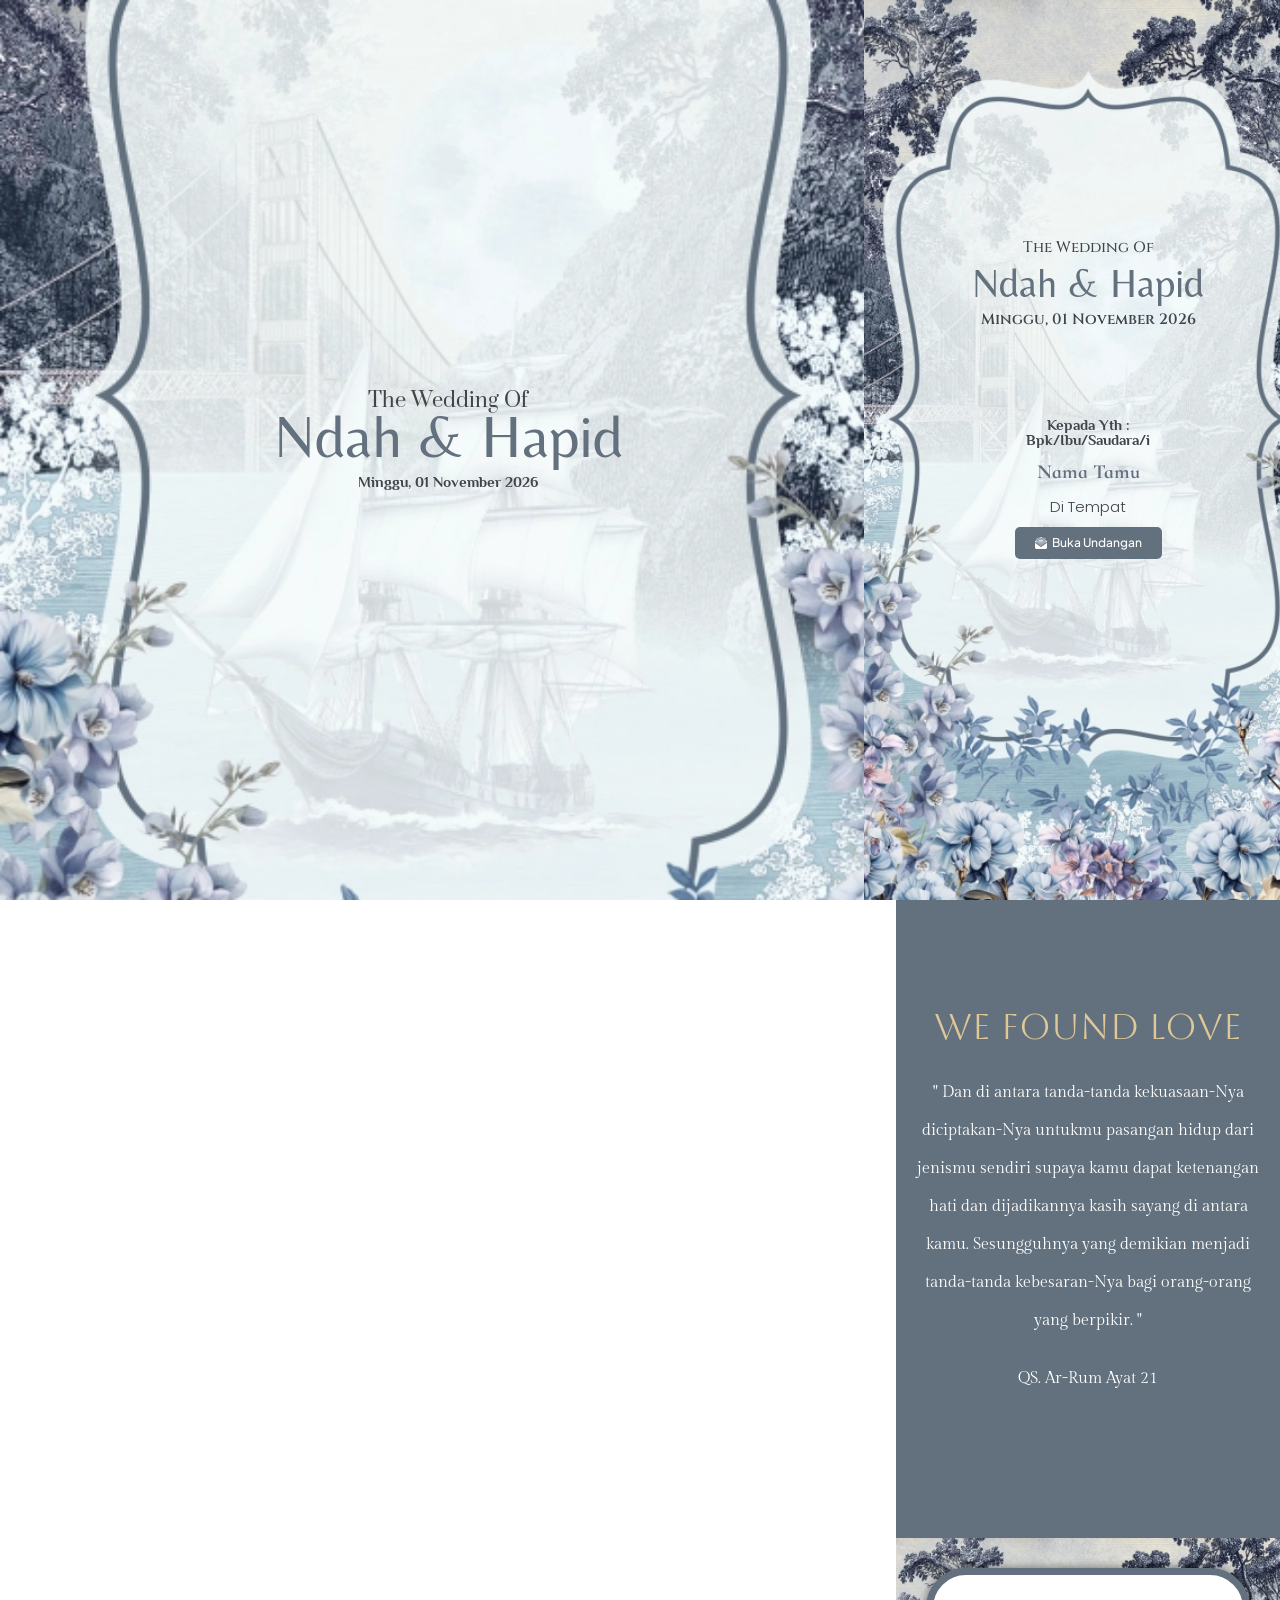
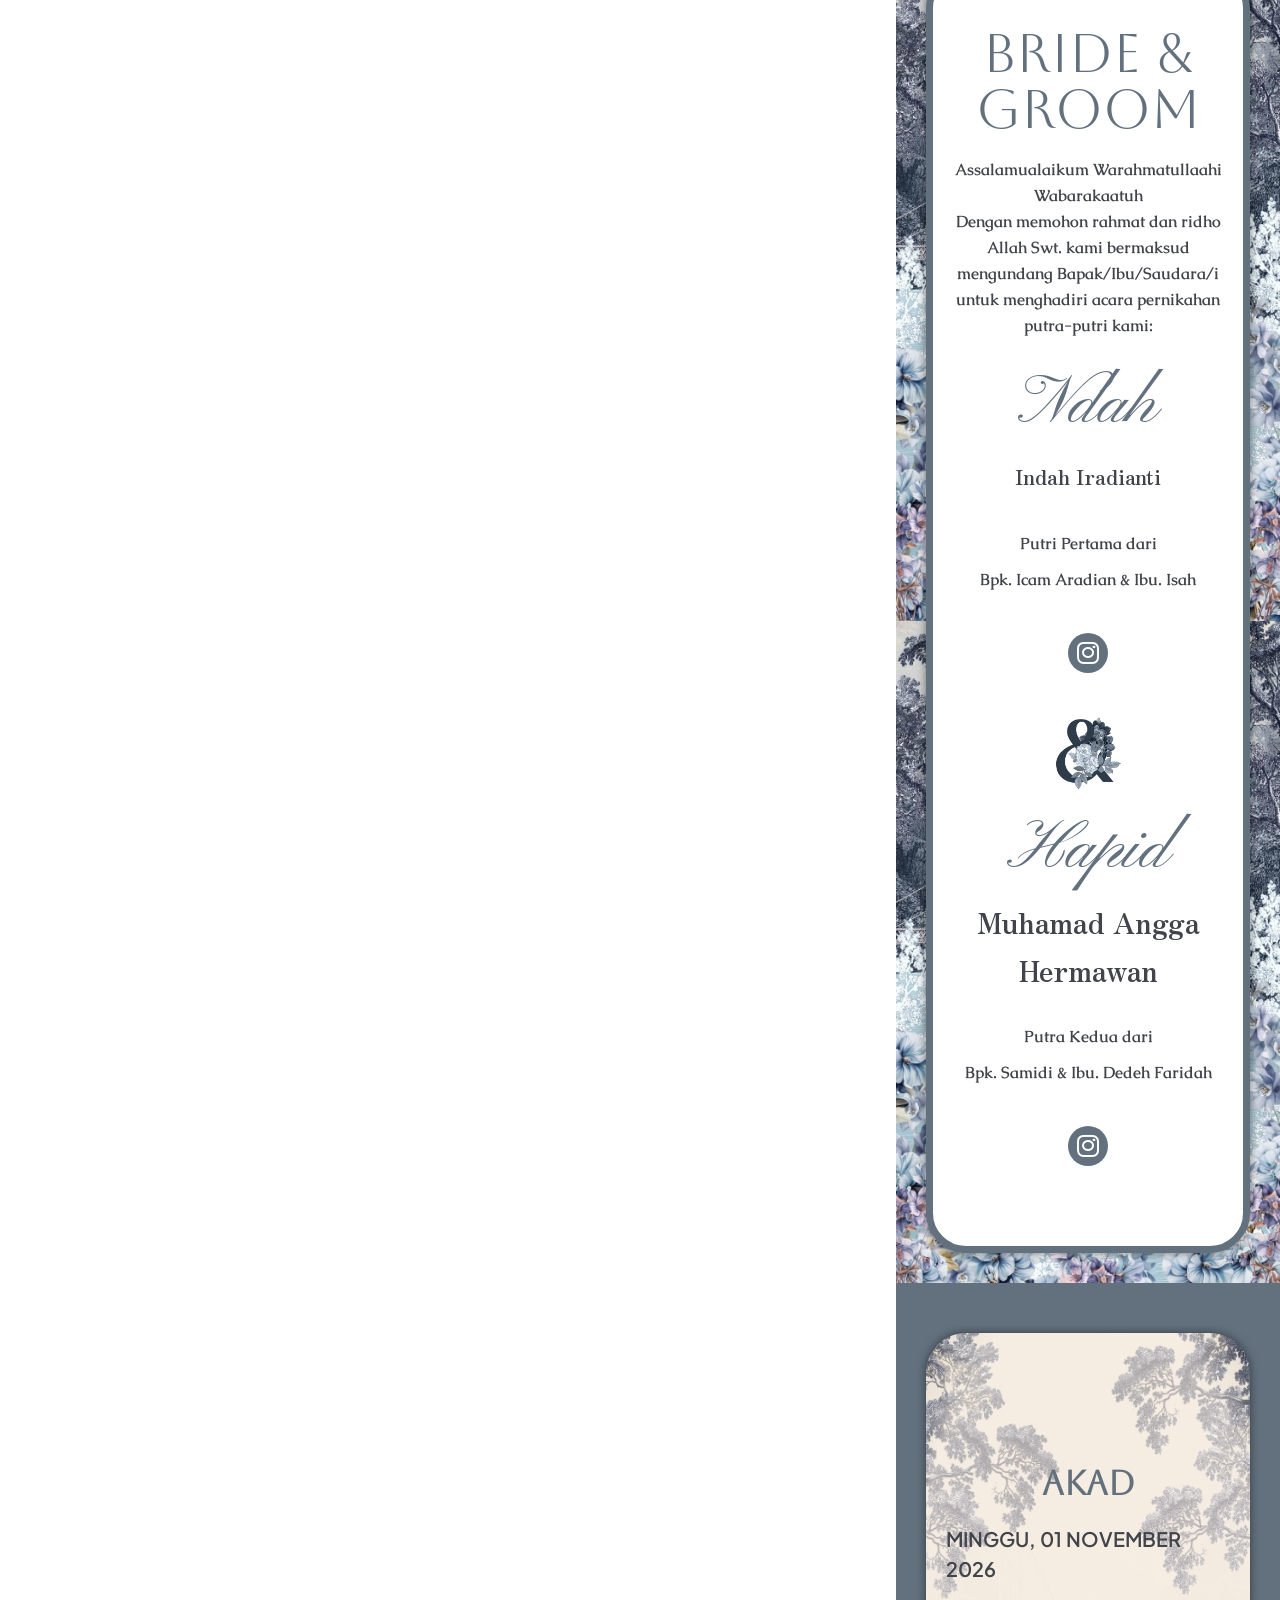
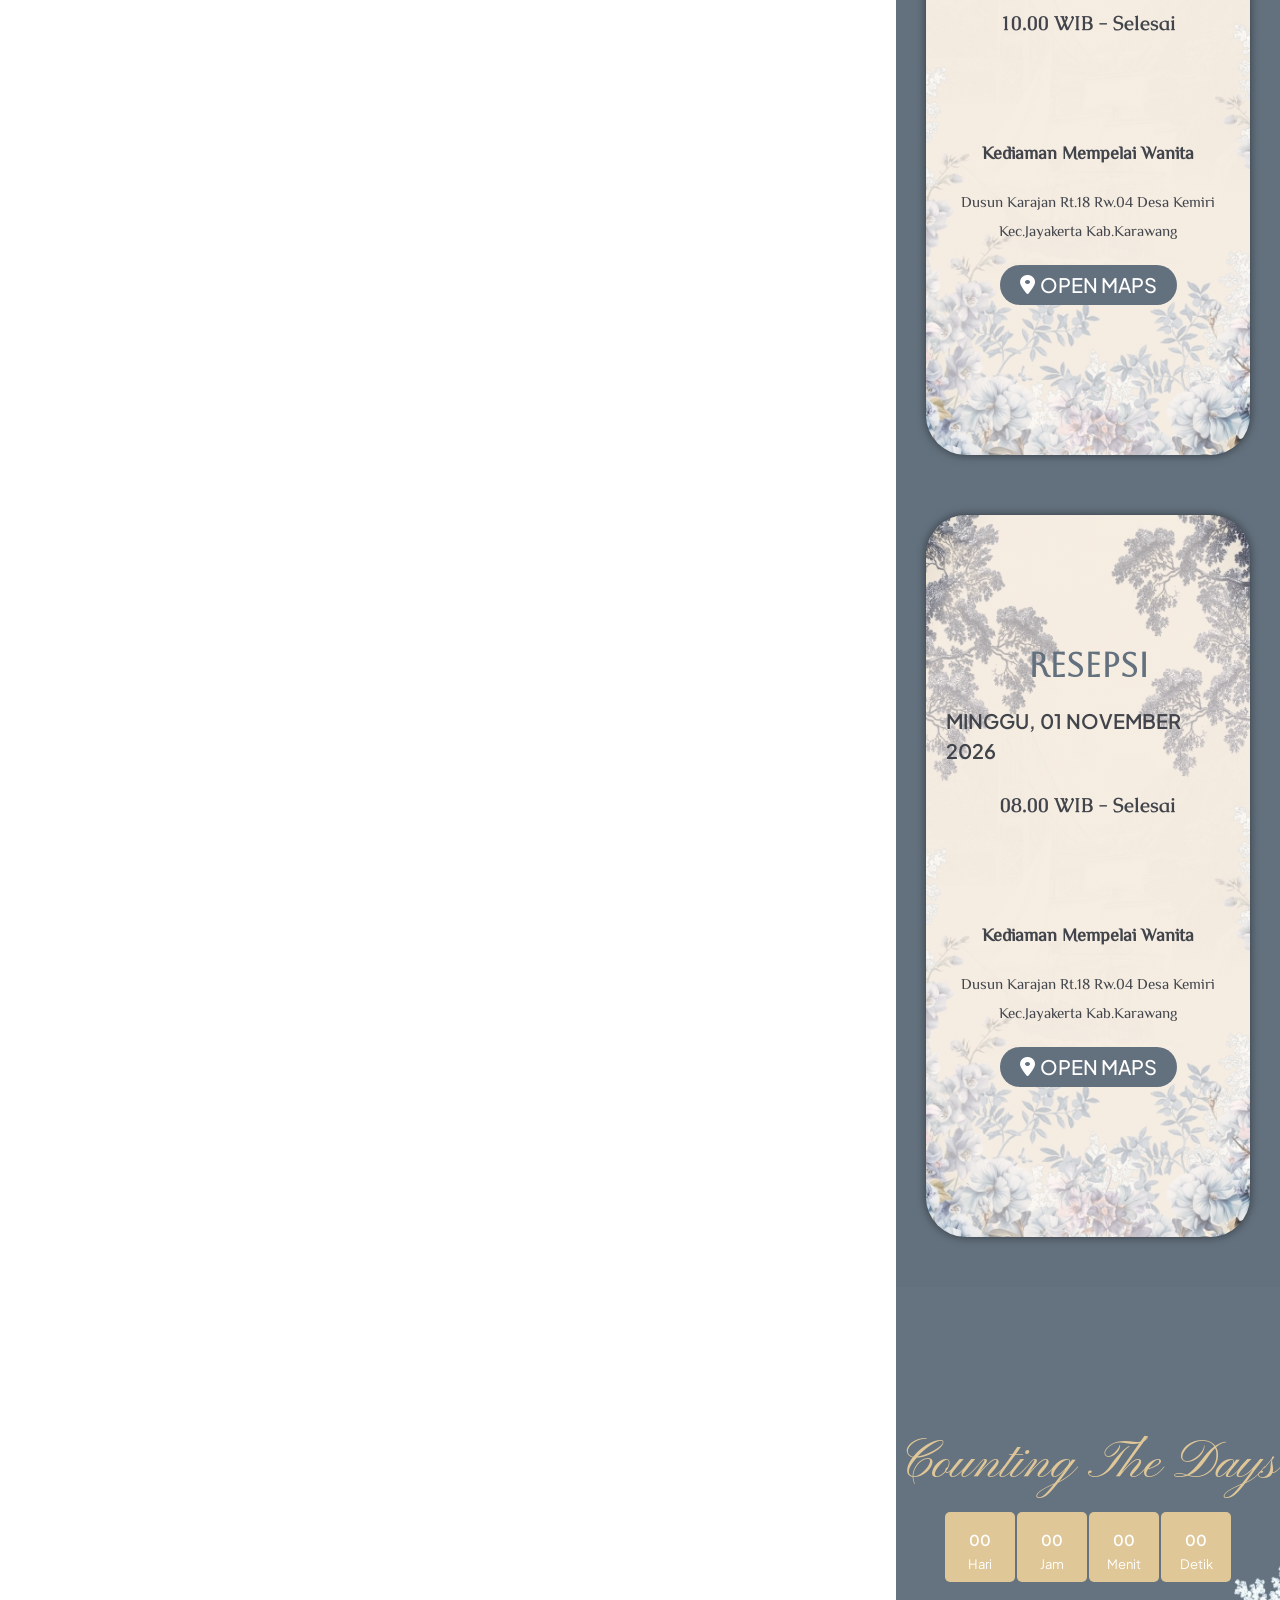
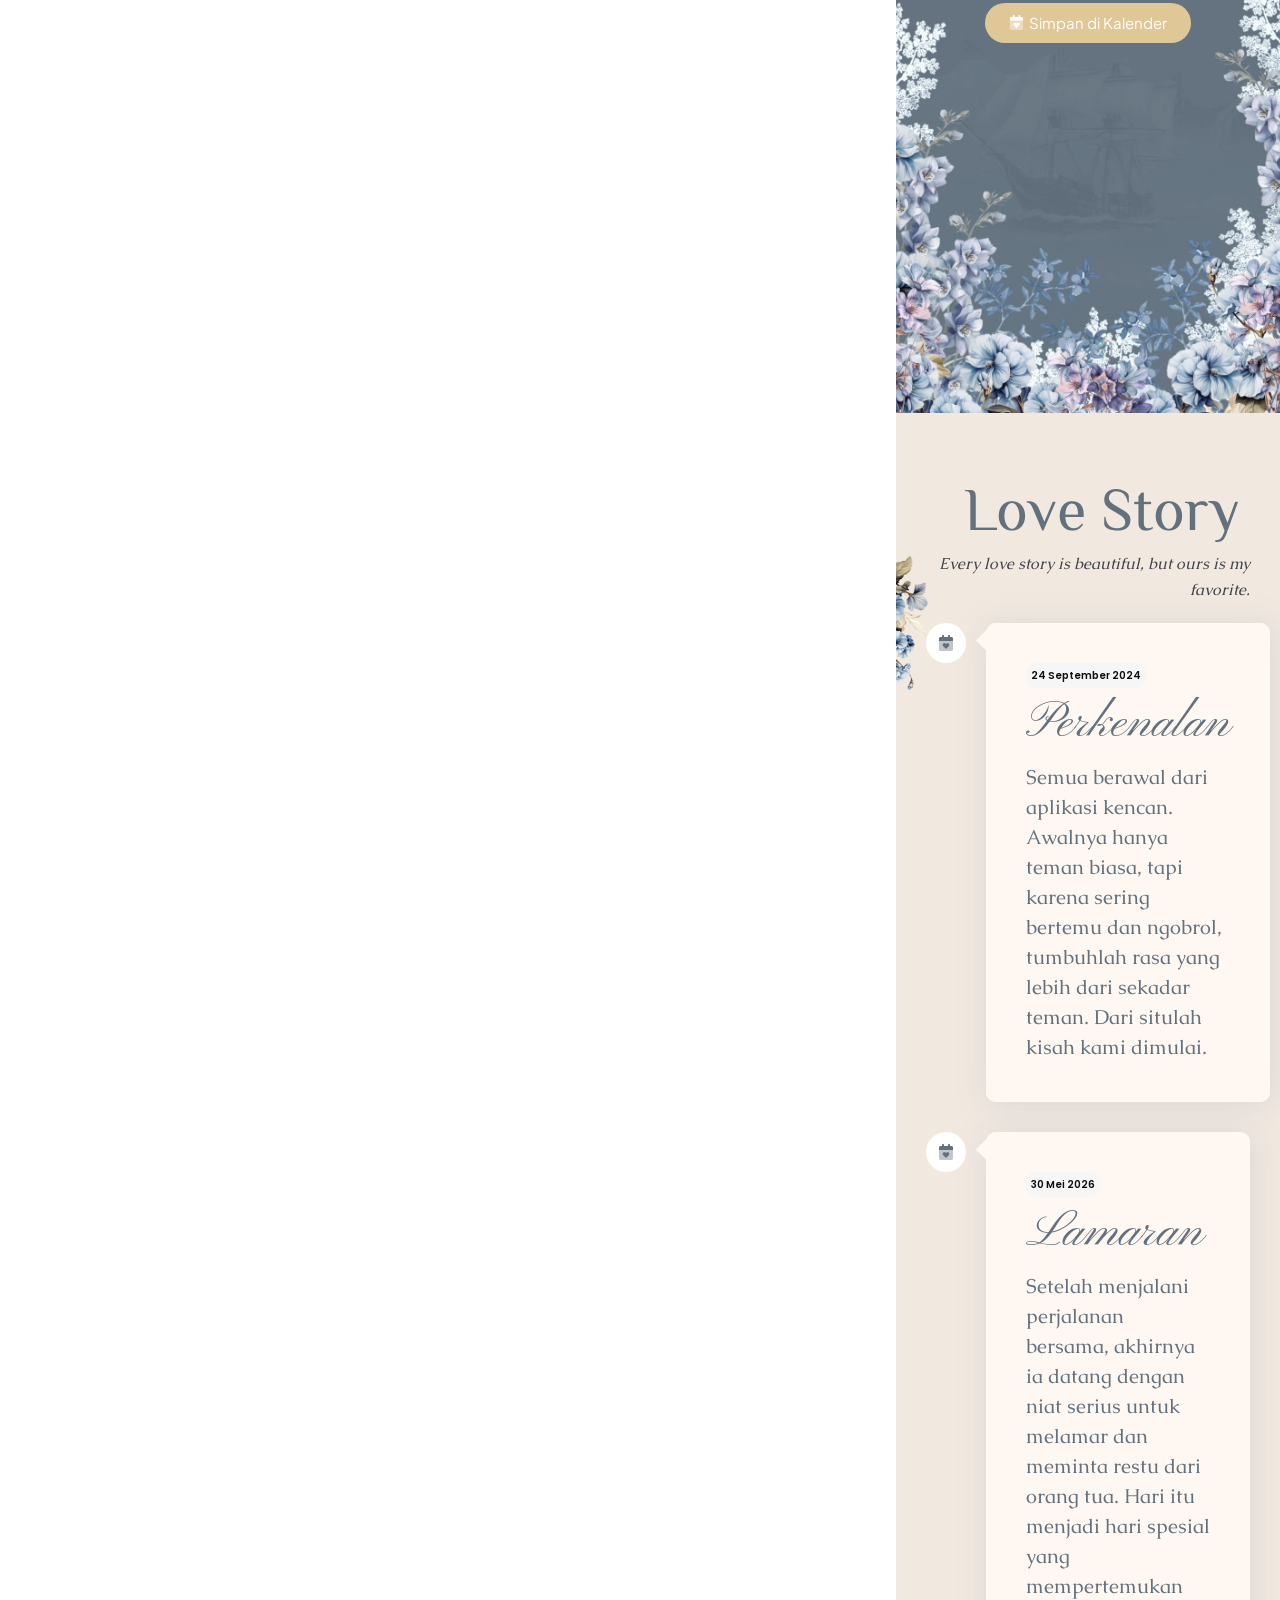
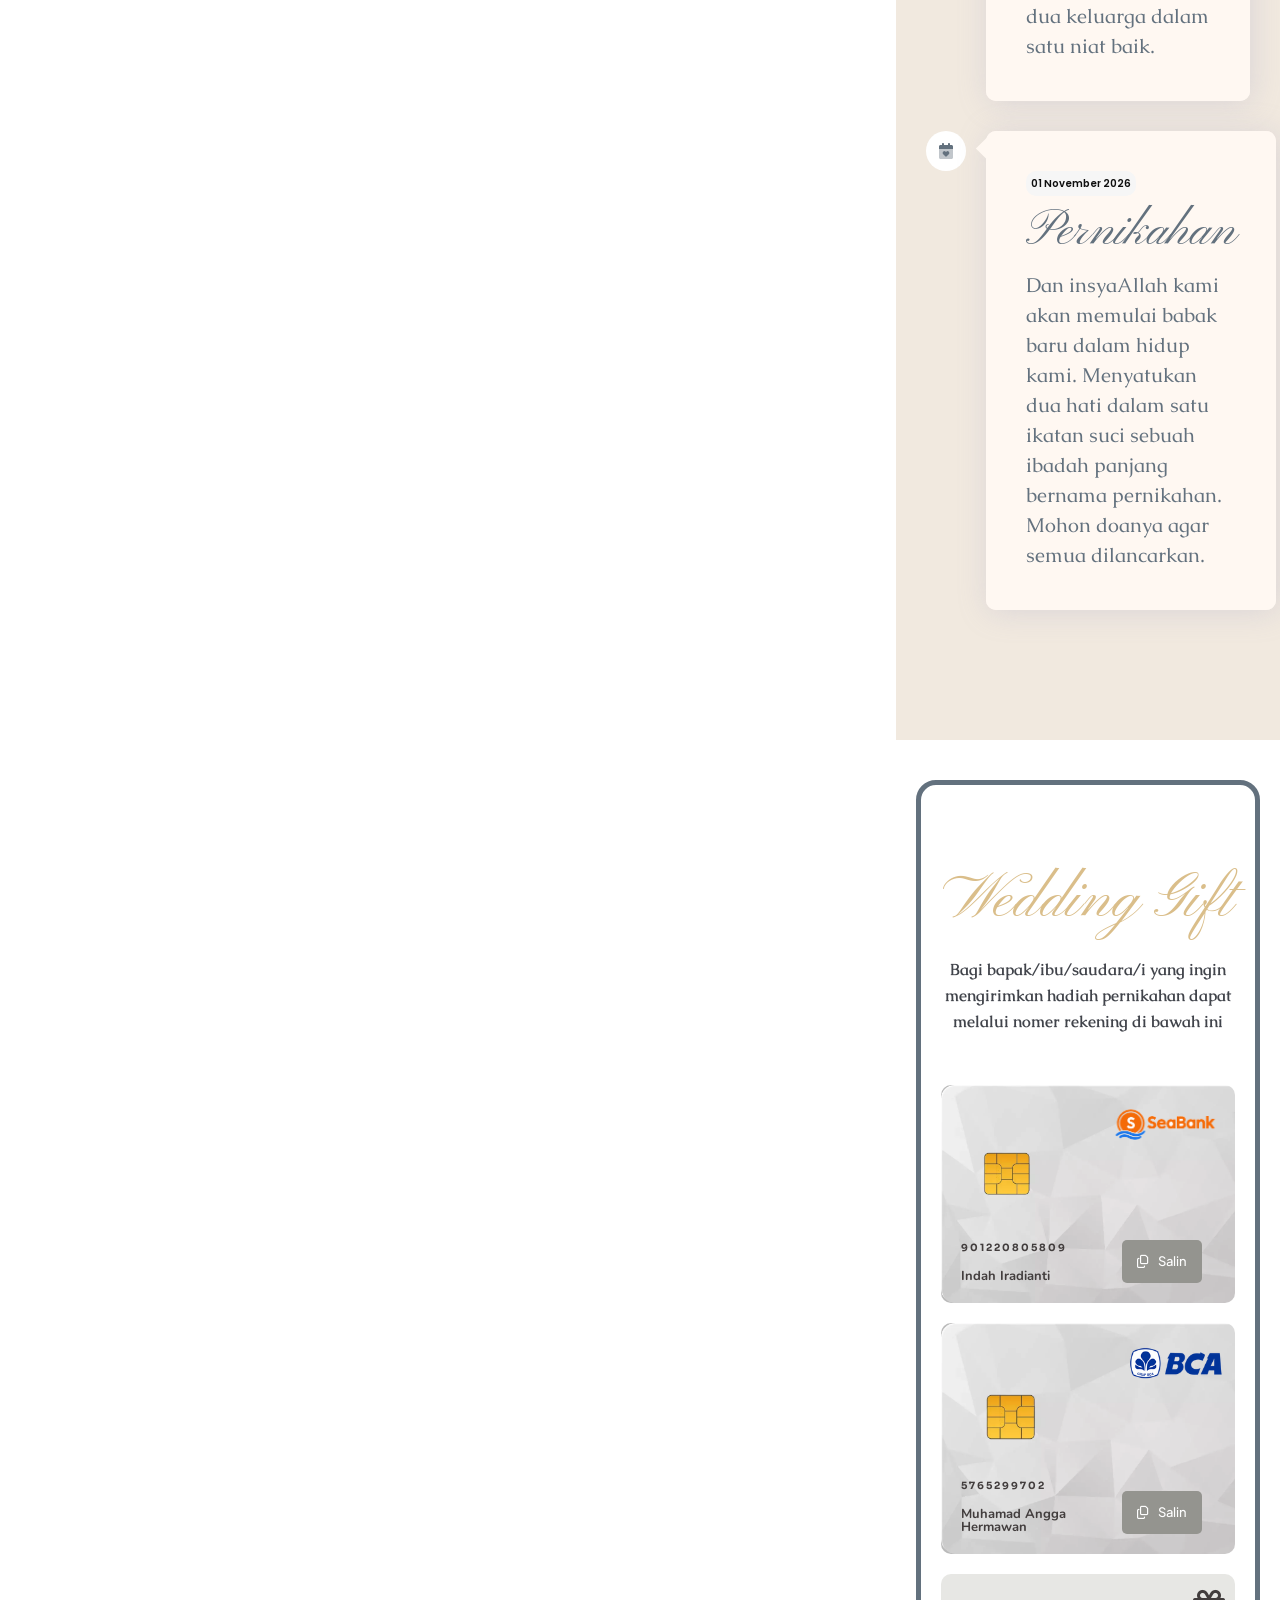
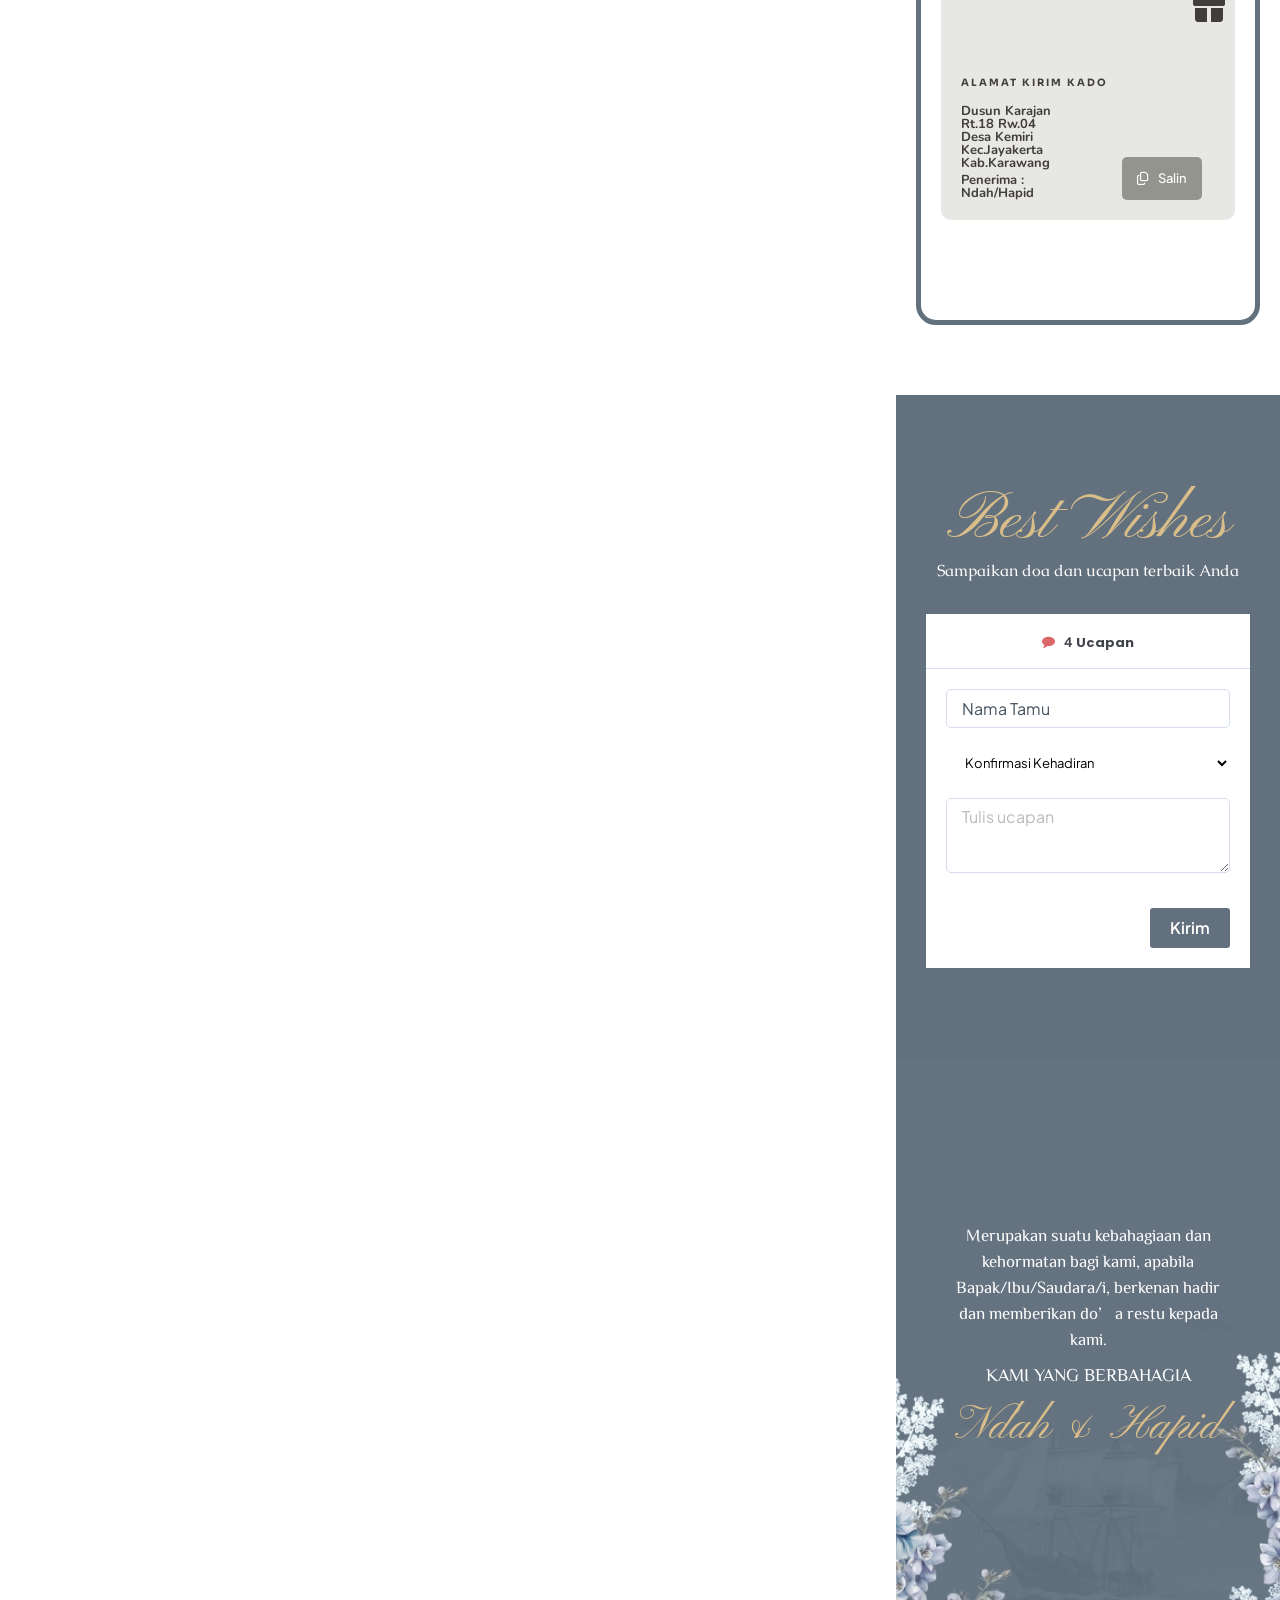
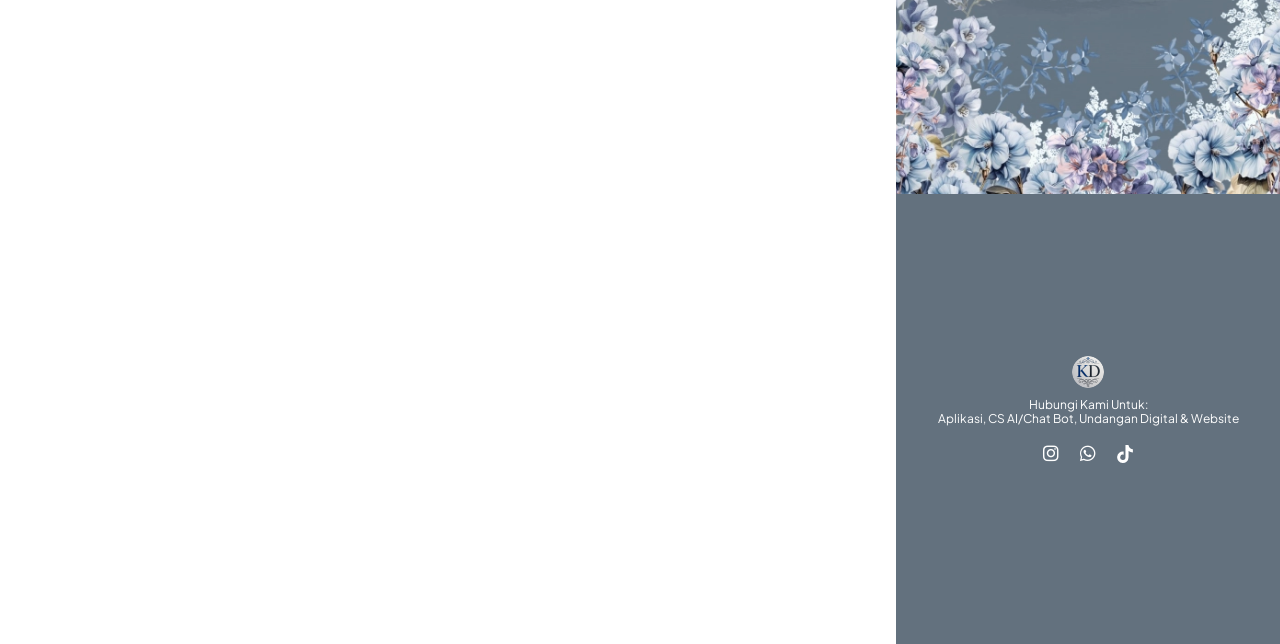
==== index.html @ e0c2f7cf "Undangan Ndah & Hapid - publish ke GitHub Pages" ====
﻿<!DOCTYPE html>
<html lang="id" prefix="og: https://ogp.me/ns#">

<head>
  <meta charset="UTF-8">
  <link rel="icon" type="image/x-icon" href="KirimDigi.ico">
  <link rel="shortcut icon" type="image/x-icon" href="KirimDigi.ico">

  <!-- Optimasi Mesin Pencari oleh Rank Math - https://rankmath.com/ -->
  <title>Ndah 💕 Hapid</title>
  <meta name="description"
    content="Kepada Yth Bapak/Ibu/Saudara/i, hadiri acara pernikahan Ndah &amp; Hapid pada hari Minggu, 01 November 2026">
  <meta name="robots" content="nofollow, noindex">
  <meta property="og:locale" content="id_ID">
  <meta property="og:type" content="article">
  <meta property="og:title" content="The Wedding Of Ndah 💕 Hapid">
  <meta property="og:description"
    content="Kepada Yth Bapak/Ibu/Saudara/i, hadiri acara pernikahan Ndah &amp; Hapid pada hari Minggu, 01 November 2026">
  <meta property="og:url" content="https://kirimdigi.github.io/Ndah-Hapid/">
  <meta property="og:site_name" content="Digital Wedding Invitation">
  <meta property="article:section" content="Undangan Pernikahan">
  <meta property="og:updated_time" content="2025-06-10T13:04:22+07:00">
  <meta property="og:image" content="https://kirimdigi.github.io/Ndah-Hapid/1.jpg">
  <meta property="og:image:secure_url" content="https://kirimdigi.github.io/Ndah-Hapid/1.jpg">
  <meta property="og:image:width" content="1280">
  <meta property="og:image:height" content="720">
  <meta property="og:image:alt" content="Ndah &#038; Hapid">
  <meta property="og:image:type" content="image/jpeg">
  <meta property="article:published_time" content="2024-10-13T19:30:29+07:00">
  <meta property="article:modified_time" content="2025-06-10T13:04:22+07:00">
  <meta name="twitter:card" content="summary_large_image">
  <meta name="twitter:title" content="The Wedding Of Ndah &amp; Hapid">
  <meta name="twitter:description"
    content="Kepada Yth Bapak/Ibu/Saudara/i, hadiri acara pernikahan Ndah &amp; Hapid pada hari Minggu, 01 November 2026">
  <meta name="twitter:image" content="https://kirimdigi.github.io/Ndah-Hapid/1.jpg">
  <meta name="twitter:label1" content="Ditulis oleh">
  <meta name="twitter:data1" content="kekondangan">
  <meta name="twitter:label2" content="Waktunya membaca">
  <meta name="twitter:data2" content="Kurang dari semenit">
  <script type="application/ld+json"
    class="rank-math-schema">{"@context":"https://schema.org","@graph":[{"@type":["Person","Organization"],"@id":"https://invitimo.my.id/#person","name":"Digital Wedding Invitation"},{"@type":"WebSite","@id":"https://invitimo.my.id/#website","url":"https://invitimo.my.id","name":"Digital Wedding Invitation","publisher":{"@id":"https://invitimo.my.id/#person"},"inLanguage":"id"},{"@type":"ImageObject","@id":"https://kirimdigi.github.io/Ndah-Hapid/1.jpg","url":"https://kirimdigi.github.io/Ndah-Hapid/1.jpg","width":"720","height":"1080","inLanguage":"id"},{"@type":"WebPage","@id":"https://invitimo.my.id/minimotion-03/#webpage","url":"https://invitimo.my.id/minimotion-03/","name":"The Wedding Of Ndah &amp; Hapid","datePublished":"2024-10-13T19:30:29+07:00","dateModified":"2025-06-10T13:04:22+07:00","isPartOf":{"@id":"https://invitimo.my.id/#website"},"primaryImageOfPage":{"@id":"https://kirimdigi.github.io/Ndah-Hapid/1.jpg"},"inLanguage":"id"},{"@type":"Person","@id":"https://invitimo.my.id/author/kekondangan/","name":"kekondangan","url":"https://invitimo.my.id/author/kekondangan/","image":{"@type":"ImageObject","@id":"https://secure.gravatar.com/avatar/060e39ec4af00465f8073937f959c683679de852fa3f70bc7729038ad7bef04e?s=96&amp;d=mm&amp;r=g","url":"https://secure.gravatar.com/avatar/060e39ec4af00465f8073937f959c683679de852fa3f70bc7729038ad7bef04e?s=96&amp;d=mm&amp;r=g","caption":"kekondangan","inLanguage":"id"},"sameAs":["http://hi.kekondangan.id"]},{"@type":"BlogPosting","headline":"The Wedding Of Ndah &amp; Hapid","datePublished":"2024-10-13T19:30:29+07:00","dateModified":"2025-06-10T13:04:22+07:00","articleSection":"Undangan Pernikahan","author":{"@id":"https://invitimo.my.id/author/kekondangan/","name":"kekondangan"},"publisher":{"@id":"https://invitimo.my.id/#person"},"description":"Kepada Yth Bapak/Ibu/Saudara/i, hadiri acara pernikahan Ndah &amp; Hapid pada hari Minggu, 01 November 2026","name":"The Wedding Of Ndah &amp; Hapid","@id":"https://invitimo.my.id/minimotion-03/#richSnippet","isPartOf":{"@id":"https://invitimo.my.id/minimotion-03/#webpage"},"image":{"@id":"https://kirimdigi.github.io/Ndah-Hapid/1.jpg"},"inLanguage":"id","mainEntityOfPage":{"@id":"https://invitimo.my.id/minimotion-03/#webpage"}}]}</script>
  <!-- /Plugin WordPress Rank Math SEO -->

  <link rel='dns-prefetch' href='//hi.kekondangan.id'>
  <link rel='dns-prefetch' href='//fonts.googleapis.com'>
  <link rel='dns-prefetch' href='//unpkg.com'>
  <link rel="alternate" title="oEmbed (JSON)" type="application/json+oembed"
    href="wp-json/oembed/1.0/embed?url=https%3A%2F%2Finvitimo.my.id%2Fminimotion-03%2F">
  <link rel="alternate" title="oEmbed (XML)" type="text/xml+oembed"
    href="wp-json/oembed/1.0/embed-1?url=https%3A%2F%2Finvitimo.my.id%2Fminimotion-03%2F&#038;format=xml">
  <style id="wp-img-auto-sizes-contain-inline-css">
    img:is([sizes=auto i], [sizes^="auto," i]) {
      contain-intrinsic-size: 3000px 1500px
    }

    /*# sourceURL=wp-img-auto-sizes-contain-inline-css */
  </style>
  <style id="wp-emoji-styles-inline-css">
    img.wp-smiley,
    img.emoji {
      display: inline !important;
      border: none !important;
      box-shadow: none !important;
      height: 1em !important;
      width: 1em !important;
      margin: 0 0.07em !important;
      vertical-align: -0.1em !important;
      background: none !important;
      padding: 0 !important;
    }

    /*# sourceURL=wp-emoji-styles-inline-css */
  </style>
  <style id="wp-block-library-inline-css">
    :root {
      --wp-block-synced-color: #7a00df;
      --wp-block-synced-color--rgb: 122, 0, 223;
      --wp-bound-block-color: var(--wp-block-synced-color);
      --wp-editor-canvas-background: #ddd;
      --wp-admin-theme-color: #007cba;
      --wp-admin-theme-color--rgb: 0, 124, 186;
      --wp-admin-theme-color-darker-10: #006ba1;
      --wp-admin-theme-color-darker-10--rgb: 0, 107, 160.5;
      --wp-admin-theme-color-darker-20: #005a87;
      --wp-admin-theme-color-darker-20--rgb: 0, 90, 135;
      --wp-admin-border-width-focus: 2px
    }

    @media (min-resolution:192dpi) {
      :root {
        --wp-admin-border-width-focus: 1.5px
      }
    }

    .wp-element-button {
      cursor: pointer
    }

    :root .has-very-light-gray-background-color {
      background-color: #eee
    }

    :root .has-very-dark-gray-background-color {
      background-color: #313131
    }

    :root .has-very-light-gray-color {
      color: #eee
    }

    :root .has-very-dark-gray-color {
      color: #313131
    }

    :root .has-vivid-green-cyan-to-vivid-cyan-blue-gradient-background {
      background: linear-gradient(135deg, #00d084, #0693e3)
    }

    :root .has-purple-crush-gradient-background {
      background: linear-gradient(135deg, #34e2e4, #4721fb 50%, #ab1dfe)
    }

    :root .has-hazy-dawn-gradient-background {
      background: linear-gradient(135deg, #faaca8, #dad0ec)
    }

    :root .has-subdued-olive-gradient-background {
      background: linear-gradient(135deg, #fafae1, #67a671)
    }

    :root .has-atomic-cream-gradient-background {
      background: linear-gradient(135deg, #fdd79a, #004a59)
    }

    :root .has-nightshade-gradient-background {
      background: linear-gradient(135deg, #330968, #31cdcf)
    }

    :root .has-midnight-gradient-background {
      background: linear-gradient(135deg, #020381, #2874fc)
    }

    :root {
      --wp--preset--font-size--normal: 16px;
      --wp--preset--font-size--huge: 42px
    }

    .has-regular-font-size {
      font-size: 1em
    }

    .has-larger-font-size {
      font-size: 2.625em
    }

    .has-normal-font-size {
      font-size: var(--wp--preset--font-size--normal)
    }

    .has-huge-font-size {
      font-size: var(--wp--preset--font-size--huge)
    }

    :root .has-text-align-center {
      text-align: center
    }

    :root .has-text-align-left {
      text-align: left
    }

    :root .has-text-align-right {
      text-align: right
    }

    .has-fit-text {
      white-space: nowrap !important
    }

    #end-resizable-editor-section {
      display: none
    }

    .aligncenter {
      clear: both
    }

    .items-justified-left {
      justify-content: flex-start
    }

    .items-justified-center {
      justify-content: center
    }

    .items-justified-right {
      justify-content: flex-end
    }

    .items-justified-space-between {
      justify-content: space-between
    }

    .screen-reader-text {
      word-wrap: normal !important;
      border: 0;
      clip-path: inset(50%);
      height: 1px;
      margin: -1px;
      overflow: hidden;
      padding: 0;
      position: absolute;
      width: 1px;
      word-break: normal !important
    }

    .screen-reader-text:focus {
      background-color: #ddd;
      clip-path: none;
      color: #444;
      display: block;
      font-size: 1em;
      height: auto;
      left: 5px;
      line-height: normal;
      padding: 15px 23px 14px;
      text-decoration: none;
      top: 5px;
      width: auto;
      z-index: 100000
    }

    html :where(.has-border-color) {
      border-style: solid
    }

    html :where([style^=border-color], [style*=";border-color"], [style*="; border-color"]) {
      border-style: solid
    }

    html :where([style^=border-top-color], [style*=";border-top-color"], [style*="; border-top-color"]) {
      border-top-style: solid
    }

    html :where([style^=border-right-color], [style*=";border-right-color"], [style*="; border-right-color"]) {
      border-right-style: solid
    }

    html :where([style^=border-bottom-color], [style*=";border-bottom-color"], [style*="; border-bottom-color"]) {
      border-bottom-style: solid
    }

    html :where([style^=border-left-color], [style*=";border-left-color"], [style*="; border-left-color"]) {
      border-left-style: solid
    }

    html :where([style^=border-width], [style*=";border-width"], [style*="; border-width"]) {
      border-style: solid
    }

    html :where([style^=border-top-width], [style*=";border-top-width"], [style*="; border-top-width"]) {
      border-top-style: solid
    }

    html :where([style^=border-right-width], [style*=";border-right-width"], [style*="; border-right-width"]) {
      border-right-style: solid
    }

    html :where([style^=border-bottom-width], [style*=";border-bottom-width"], [style*="; border-bottom-width"]) {
      border-bottom-style: solid
    }

    html :where([style^=border-left-width], [style*=";border-left-width"], [style*="; border-left-width"]) {
      border-left-style: solid
    }

    html :where(img[class*=wp-image-]) {
      height: auto;
      max-width: 100%
    }

    :where(figure) {
      margin: 0 0 1em
    }

    html :where(.is-position-sticky) {
      --wp-admin--admin-bar--position-offset: var(--wp-admin--admin-bar--height, 0px)
    }

    @media screen and (max-width:600px) {
      html :where(.is-position-sticky) {
        --wp-admin--admin-bar--position-offset: 0px
      }
    }

    /*# sourceURL=/wp-includes/css/dist/block-library/common.min.css */
  </style>
  <style id="wp-block-styles-placeholder-inline-css">
    :root {
      --wp-internal-comment: "Placeholder for wp_hoist_late_printed_styles() to replace with the block styles printed at wp_footer."
    }

    /*# sourceURL=wp-block-styles-placeholder-inline-css */
  </style>
  <link rel='stylesheet' id='jet-engine-frontend-css'
    href='wp-content/plugins/jet-engine/assets/css/frontend.css?ver=3.8.15.4' media='all'>
  <style id="wp-global-styles-placeholder-inline-css">
    :root {
      --wp-internal-comment: "Placeholder for wp_hoist_late_printed_styles() to replace with the global-styles printed at wp_footer."
    }

    /*# sourceURL=wp-global-styles-placeholder-inline-css */
  </style>
  <link rel='stylesheet' id='wds-elementor-css'
    href='wp-content/plugins/weddingsaas-pro/assets/css/wds-elementor.css?ver=2.10.4' media='all'>
  <link rel='stylesheet' id='saic_style-css'
    href='wp-content/plugins/weddingsaas-pro/assets/plugins/custom/commentpress/saic_style.css?ver=2.10.4'
    media='screen'>
  <link rel='stylesheet' id='hello-elementor-css'
    href='wp-content/themes/hello-elementor/assets/css/reset.css?ver=3.4.9' media='all'>
  <link rel='stylesheet' id='hello-elementor-theme-style-css'
    href='wp-content/themes/hello-elementor/assets/css/theme.css?ver=3.4.9' media='all'>
  <link rel='stylesheet' id='hello-elementor-header-footer-css'
    href='wp-content/themes/hello-elementor/assets/css/header-footer.css?ver=3.4.9' media='all'>
  <link rel='stylesheet' id='elementor-frontend-css'
    href='wp-content/plugins/elementor/assets/css/frontend.min.css?ver=4.3.2' media='all'>
  <style id="elementor-frontend-inline-css">
    @-webkit-keyframes ha_fadeIn {
      0% {
        opacity: 0
      }

      to {
        opacity: 1
      }
    }

    @keyframes ha_fadeIn {
      0% {
        opacity: 0
      }

      to {
        opacity: 1
      }
    }

    @-webkit-keyframes ha_zoomIn {
      0% {
        opacity: 0;
        -webkit-transform: scale3d(.3, .3, .3);
        transform: scale3d(.3, .3, .3)
      }

      50% {
        opacity: 1
      }
    }

    @keyframes ha_zoomIn {
      0% {
        opacity: 0;
        -webkit-transform: scale3d(.3, .3, .3);
        transform: scale3d(.3, .3, .3)
      }

      50% {
        opacity: 1
      }
    }

    @-webkit-keyframes ha_rollIn {
      0% {
        opacity: 0;
        -webkit-transform: translate3d(-100%, 0, 0) rotate3d(0, 0, 1, -120deg);
        transform: translate3d(-100%, 0, 0) rotate3d(0, 0, 1, -120deg)
      }

      to {
        opacity: 1
      }
    }

    @keyframes ha_rollIn {
      0% {
        opacity: 0;
        -webkit-transform: translate3d(-100%, 0, 0) rotate3d(0, 0, 1, -120deg);
        transform: translate3d(-100%, 0, 0) rotate3d(0, 0, 1, -120deg)
      }

      to {
        opacity: 1
      }
    }

    @-webkit-keyframes ha_bounce {

      0%,
      20%,
      53%,
      to {
        -webkit-animation-timing-function: cubic-bezier(.215, .61, .355, 1);
        animation-timing-function: cubic-bezier(.215, .61, .355, 1)
      }

      40%,
      43% {
        -webkit-transform: translate3d(0, -30px, 0) scaleY(1.1);
        transform: translate3d(0, -30px, 0) scaleY(1.1);
        -webkit-animation-timing-function: cubic-bezier(.755, .05, .855, .06);
        animation-timing-function: cubic-bezier(.755, .05, .855, .06)
      }

      70% {
        -webkit-transform: translate3d(0, -15px, 0) scaleY(1.05);
        transform: translate3d(0, -15px, 0) scaleY(1.05);
        -webkit-animation-timing-function: cubic-bezier(.755, .05, .855, .06);
        animation-timing-function: cubic-bezier(.755, .05, .855, .06)
      }

      80% {
        -webkit-transition-timing-function: cubic-bezier(.215, .61, .355, 1);
        transition-timing-function: cubic-bezier(.215, .61, .355, 1);
        -webkit-transform: translate3d(0, 0, 0) scaleY(.95);
        transform: translate3d(0, 0, 0) scaleY(.95)
      }

      90% {
        -webkit-transform: translate3d(0, -4px, 0) scaleY(1.02);
        transform: translate3d(0, -4px, 0) scaleY(1.02)
      }
    }

    @keyframes ha_bounce {

      0%,
      20%,
      53%,
      to {
        -webkit-animation-timing-function: cubic-bezier(.215, .61, .355, 1);
        animation-timing-function: cubic-bezier(.215, .61, .355, 1)
      }

      40%,
      43% {
        -webkit-transform: translate3d(0, -30px, 0) scaleY(1.1);
        transform: translate3d(0, -30px, 0) scaleY(1.1);
        -webkit-animation-timing-function: cubic-bezier(.755, .05, .855, .06);
        animation-timing-function: cubic-bezier(.755, .05, .855, .06)
      }

      70% {
        -webkit-transform: translate3d(0, -15px, 0) scaleY(1.05);
        transform: translate3d(0, -15px, 0) scaleY(1.05);
        -webkit-animation-timing-function: cubic-bezier(.755, .05, .855, .06);
        animation-timing-function: cubic-bezier(.755, .05, .855, .06)
      }

      80% {
        -webkit-transition-timing-function: cubic-bezier(.215, .61, .355, 1);
        transition-timing-function: cubic-bezier(.215, .61, .355, 1);
        -webkit-transform: translate3d(0, 0, 0) scaleY(.95);
        transform: translate3d(0, 0, 0) scaleY(.95)
      }

      90% {
        -webkit-transform: translate3d(0, -4px, 0) scaleY(1.02);
        transform: translate3d(0, -4px, 0) scaleY(1.02)
      }
    }

    @-webkit-keyframes ha_bounceIn {

      0%,
      20%,
      40%,
      60%,
      80%,
      to {
        -webkit-animation-timing-function: cubic-bezier(.215, .61, .355, 1);
        animation-timing-function: cubic-bezier(.215, .61, .355, 1)
      }

      0% {
        opacity: 0;
        -webkit-transform: scale3d(.3, .3, .3);
        transform: scale3d(.3, .3, .3)
      }

      20% {
        -webkit-transform: scale3d(1.1, 1.1, 1.1);
        transform: scale3d(1.1, 1.1, 1.1)
      }

      40% {
        -webkit-transform: scale3d(.9, .9, .9);
        transform: scale3d(.9, .9, .9)
      }

      60% {
        opacity: 1;
        -webkit-transform: scale3d(1.03, 1.03, 1.03);
        transform: scale3d(1.03, 1.03, 1.03)
      }

      80% {
        -webkit-transform: scale3d(.97, .97, .97);
        transform: scale3d(.97, .97, .97)
      }

      to {
        opacity: 1
      }
    }

    @keyframes ha_bounceIn {

      0%,
      20%,
      40%,
      60%,
      80%,
      to {
        -webkit-animation-timing-function: cubic-bezier(.215, .61, .355, 1);
        animation-timing-function: cubic-bezier(.215, .61, .355, 1)
      }

      0% {
        opacity: 0;
        -webkit-transform: scale3d(.3, .3, .3);
        transform: scale3d(.3, .3, .3)
      }

      20% {
        -webkit-transform: scale3d(1.1, 1.1, 1.1);
        transform: scale3d(1.1, 1.1, 1.1)
      }

      40% {
        -webkit-transform: scale3d(.9, .9, .9);
        transform: scale3d(.9, .9, .9)
      }

      60% {
        opacity: 1;
        -webkit-transform: scale3d(1.03, 1.03, 1.03);
        transform: scale3d(1.03, 1.03, 1.03)
      }

      80% {
        -webkit-transform: scale3d(.97, .97, .97);
        transform: scale3d(.97, .97, .97)
      }

      to {
        opacity: 1
      }
    }

    @-webkit-keyframes ha_flipInX {
      0% {
        opacity: 0;
        -webkit-transform: perspective(400px) rotate3d(1, 0, 0, 90deg);
        transform: perspective(400px) rotate3d(1, 0, 0, 90deg);
        -webkit-animation-timing-function: ease-in;
        animation-timing-function: ease-in
      }

      40% {
        -webkit-transform: perspective(400px) rotate3d(1, 0, 0, -20deg);
        transform: perspective(400px) rotate3d(1, 0, 0, -20deg);
        -webkit-animation-timing-function: ease-in;
        animation-timing-function: ease-in
      }

      60% {
        opacity: 1;
        -webkit-transform: perspective(400px) rotate3d(1, 0, 0, 10deg);
        transform: perspective(400px) rotate3d(1, 0, 0, 10deg)
      }

      80% {
        -webkit-transform: perspective(400px) rotate3d(1, 0, 0, -5deg);
        transform: perspective(400px) rotate3d(1, 0, 0, -5deg)
      }
    }

    @keyframes ha_flipInX {
      0% {
        opacity: 0;
        -webkit-transform: perspective(400px) rotate3d(1, 0, 0, 90deg);
        transform: perspective(400px) rotate3d(1, 0, 0, 90deg);
        -webkit-animation-timing-function: ease-in;
        animation-timing-function: ease-in
      }

      40% {
        -webkit-transform: perspective(400px) rotate3d(1, 0, 0, -20deg);
        transform: perspective(400px) rotate3d(1, 0, 0, -20deg);
        -webkit-animation-timing-function: ease-in;
        animation-timing-function: ease-in
      }

      60% {
        opacity: 1;
        -webkit-transform: perspective(400px) rotate3d(1, 0, 0, 10deg);
        transform: perspective(400px) rotate3d(1, 0, 0, 10deg)
      }

      80% {
        -webkit-transform: perspective(400px) rotate3d(1, 0, 0, -5deg);
        transform: perspective(400px) rotate3d(1, 0, 0, -5deg)
      }
    }

    @-webkit-keyframes ha_flipInY {
      0% {
        opacity: 0;
        -webkit-transform: perspective(400px) rotate3d(0, 1, 0, 90deg);
        transform: perspective(400px) rotate3d(0, 1, 0, 90deg);
        -webkit-animation-timing-function: ease-in;
        animation-timing-function: ease-in
      }

      40% {
        -webkit-transform: perspective(400px) rotate3d(0, 1, 0, -20deg);
        transform: perspective(400px) rotate3d(0, 1, 0, -20deg);
        -webkit-animation-timing-function: ease-in;
        animation-timing-function: ease-in
      }

      60% {
        opacity: 1;
        -webkit-transform: perspective(400px) rotate3d(0, 1, 0, 10deg);
        transform: perspective(400px) rotate3d(0, 1, 0, 10deg)
      }

      80% {
        -webkit-transform: perspective(400px) rotate3d(0, 1, 0, -5deg);
        transform: perspective(400px) rotate3d(0, 1, 0, -5deg)
      }
    }

    @keyframes ha_flipInY {
      0% {
        opacity: 0;
        -webkit-transform: perspective(400px) rotate3d(0, 1, 0, 90deg);
        transform: perspective(400px) rotate3d(0, 1, 0, 90deg);
        -webkit-animation-timing-function: ease-in;
        animation-timing-function: ease-in
      }

      40% {
        -webkit-transform: perspective(400px) rotate3d(0, 1, 0, -20deg);
        transform: perspective(400px) rotate3d(0, 1, 0, -20deg);
        -webkit-animation-timing-function: ease-in;
        animation-timing-function: ease-in
      }

      60% {
        opacity: 1;
        -webkit-transform: perspective(400px) rotate3d(0, 1, 0, 10deg);
        transform: perspective(400px) rotate3d(0, 1, 0, 10deg)
      }

      80% {
        -webkit-transform: perspective(400px) rotate3d(0, 1, 0, -5deg);
        transform: perspective(400px) rotate3d(0, 1, 0, -5deg)
      }
    }

    @-webkit-keyframes ha_swing {
      20% {
        -webkit-transform: rotate3d(0, 0, 1, 15deg);
        transform: rotate3d(0, 0, 1, 15deg)
      }

      40% {
        -webkit-transform: rotate3d(0, 0, 1, -10deg);
        transform: rotate3d(0, 0, 1, -10deg)
      }

      60% {
        -webkit-transform: rotate3d(0, 0, 1, 5deg);
        transform: rotate3d(0, 0, 1, 5deg)
      }

      80% {
        -webkit-transform: rotate3d(0, 0, 1, -5deg);
        transform: rotate3d(0, 0, 1, -5deg)
      }
    }

    @keyframes ha_swing {
      20% {
        -webkit-transform: rotate3d(0, 0, 1, 15deg);
        transform: rotate3d(0, 0, 1, 15deg)
      }

      40% {
        -webkit-transform: rotate3d(0, 0, 1, -10deg);
        transform: rotate3d(0, 0, 1, -10deg)
      }

      60% {
        -webkit-transform: rotate3d(0, 0, 1, 5deg);
        transform: rotate3d(0, 0, 1, 5deg)
      }

      80% {
        -webkit-transform: rotate3d(0, 0, 1, -5deg);
        transform: rotate3d(0, 0, 1, -5deg)
      }
    }

    @-webkit-keyframes ha_slideInDown {
      0% {
        visibility: visible;
        -webkit-transform: translate3d(0, -100%, 0);
        transform: translate3d(0, -100%, 0)
      }
    }

    @keyframes ha_slideInDown {
      0% {
        visibility: visible;
        -webkit-transform: translate3d(0, -100%, 0);
        transform: translate3d(0, -100%, 0)
      }
    }

    @-webkit-keyframes ha_slideInUp {
      0% {
        visibility: visible;
        -webkit-transform: translate3d(0, 100%, 0);
        transform: translate3d(0, 100%, 0)
      }
    }

    @keyframes ha_slideInUp {
      0% {
        visibility: visible;
        -webkit-transform: translate3d(0, 100%, 0);
        transform: translate3d(0, 100%, 0)
      }
    }

    @-webkit-keyframes ha_slideInLeft {
      0% {
        visibility: visible;
        -webkit-transform: translate3d(-100%, 0, 0);
        transform: translate3d(-100%, 0, 0)
      }
    }

    @keyframes ha_slideInLeft {
      0% {
        visibility: visible;
        -webkit-transform: translate3d(-100%, 0, 0);
        transform: translate3d(-100%, 0, 0)
      }
    }

    @-webkit-keyframes ha_slideInRight {
      0% {
        visibility: visible;
        -webkit-transform: translate3d(100%, 0, 0);
        transform: translate3d(100%, 0, 0)
      }
    }

    @keyframes ha_slideInRight {
      0% {
        visibility: visible;
        -webkit-transform: translate3d(100%, 0, 0);
        transform: translate3d(100%, 0, 0)
      }
    }

    .ha_fadeIn {
      -webkit-animation-name: ha_fadeIn;
      animation-name: ha_fadeIn
    }

    .ha_zoomIn {
      -webkit-animation-name: ha_zoomIn;
      animation-name: ha_zoomIn
    }

    .ha_rollIn {
      -webkit-animation-name: ha_rollIn;
      animation-name: ha_rollIn
    }

    .ha_bounce {
      -webkit-transform-origin: center bottom;
      -ms-transform-origin: center bottom;
      transform-origin: center bottom;
      -webkit-animation-name: ha_bounce;
      animation-name: ha_bounce
    }

    .ha_bounceIn {
      -webkit-animation-name: ha_bounceIn;
      animation-name: ha_bounceIn;
      -webkit-animation-duration: .75s;
      -webkit-animation-duration: calc(var(--animate-duration)*.75);
      animation-duration: .75s;
      animation-duration: calc(var(--animate-duration)*.75)
    }

    .ha_flipInX,
    .ha_flipInY {
      -webkit-animation-name: ha_flipInX;
      animation-name: ha_flipInX;
      -webkit-backface-visibility: visible !important;
      backface-visibility: visible !important
    }

    .ha_flipInY {
      -webkit-animation-name: ha_flipInY;
      animation-name: ha_flipInY
    }

    .ha_swing {
      -webkit-transform-origin: top center;
      -ms-transform-origin: top center;
      transform-origin: top center;
      -webkit-animation-name: ha_swing;
      animation-name: ha_swing
    }

    .ha_slideInDown {
      -webkit-animation-name: ha_slideInDown;
      animation-name: ha_slideInDown
    }

    .ha_slideInUp {
      -webkit-animation-name: ha_slideInUp;
      animation-name: ha_slideInUp
    }

    .ha_slideInLeft {
      -webkit-animation-name: ha_slideInLeft;
      animation-name: ha_slideInLeft
    }

    .ha_slideInRight {
      -webkit-animation-name: ha_slideInRight;
      animation-name: ha_slideInRight
    }

    .ha-css-transform-yes {
      -webkit-transition-duration: var(--ha-tfx-transition-duration, .2s);
      transition-duration: var(--ha-tfx-transition-duration, .2s);
      -webkit-transition-property: -webkit-transform;
      transition-property: transform;
      transition-property: transform, -webkit-transform;
      -webkit-transform: translate(var(--ha-tfx-translate-x, 0), var(--ha-tfx-translate-y, 0)) scale(var(--ha-tfx-scale-x, 1), var(--ha-tfx-scale-y, 1)) skew(var(--ha-tfx-skew-x, 0), var(--ha-tfx-skew-y, 0)) rotateX(var(--ha-tfx-rotate-x, 0)) rotateY(var(--ha-tfx-rotate-y, 0)) rotateZ(var(--ha-tfx-rotate-z, 0));
      transform: translate(var(--ha-tfx-translate-x, 0), var(--ha-tfx-translate-y, 0)) scale(var(--ha-tfx-scale-x, 1), var(--ha-tfx-scale-y, 1)) skew(var(--ha-tfx-skew-x, 0), var(--ha-tfx-skew-y, 0)) rotateX(var(--ha-tfx-rotate-x, 0)) rotateY(var(--ha-tfx-rotate-y, 0)) rotateZ(var(--ha-tfx-rotate-z, 0))
    }

    .ha-css-transform-yes:hover {
      -webkit-transform: translate(var(--ha-tfx-translate-x-hover, var(--ha-tfx-translate-x, 0)), var(--ha-tfx-translate-y-hover, var(--ha-tfx-translate-y, 0))) scale(var(--ha-tfx-scale-x-hover, var(--ha-tfx-scale-x, 1)), var(--ha-tfx-scale-y-hover, var(--ha-tfx-scale-y, 1))) skew(var(--ha-tfx-skew-x-hover, var(--ha-tfx-skew-x, 0)), var(--ha-tfx-skew-y-hover, var(--ha-tfx-skew-y, 0))) rotateX(var(--ha-tfx-rotate-x-hover, var(--ha-tfx-rotate-x, 0))) rotateY(var(--ha-tfx-rotate-y-hover, var(--ha-tfx-rotate-y, 0))) rotateZ(var(--ha-tfx-rotate-z-hover, var(--ha-tfx-rotate-z, 0)));
      transform: translate(var(--ha-tfx-translate-x-hover, var(--ha-tfx-translate-x, 0)), var(--ha-tfx-translate-y-hover, var(--ha-tfx-translate-y, 0))) scale(var(--ha-tfx-scale-x-hover, var(--ha-tfx-scale-x, 1)), var(--ha-tfx-scale-y-hover, var(--ha-tfx-scale-y, 1))) skew(var(--ha-tfx-skew-x-hover, var(--ha-tfx-skew-x, 0)), var(--ha-tfx-skew-y-hover, var(--ha-tfx-skew-y, 0))) rotateX(var(--ha-tfx-rotate-x-hover, var(--ha-tfx-rotate-x, 0))) rotateY(var(--ha-tfx-rotate-y-hover, var(--ha-tfx-rotate-y, 0))) rotateZ(var(--ha-tfx-rotate-z-hover, var(--ha-tfx-rotate-z, 0)))
    }

    .happy-addon>.elementor-widget-container {
      word-wrap: break-word;
      overflow-wrap: break-word
    }

    .happy-addon>.elementor-widget-container,
    .happy-addon>.elementor-widget-container * {
      -webkit-box-sizing: border-box;
      box-sizing: border-box
    }

    .happy-addon:not(:has(.elementor-widget-container)),
    .happy-addon:not(:has(.elementor-widget-container)) * {
      -webkit-box-sizing: border-box;
      box-sizing: border-box;
      word-wrap: break-word;
      overflow-wrap: break-word
    }

    .happy-addon p:empty {
      display: none
    }

    .happy-addon .elementor-inline-editing {
      min-height: auto !important
    }

    .happy-addon-pro img {
      max-width: 100%;
      height: auto;
      -o-object-fit: cover;
      object-fit: cover
    }

    .ha-screen-reader-text {
      position: absolute;
      overflow: hidden;
      clip: rect(1px, 1px, 1px, 1px);
      margin: -1px;
      padding: 0;
      width: 1px;
      height: 1px;
      border: 0;
      word-wrap: normal !important;
      -webkit-clip-path: inset(50%);
      clip-path: inset(50%)
    }

    .ha-has-bg-overlay>.elementor-widget-container {
      position: relative;
      z-index: 1
    }

    .ha-has-bg-overlay>.elementor-widget-container:before {
      position: absolute;
      top: 0;
      left: 0;
      z-index: -1;
      width: 100%;
      height: 100%;
      content: ""
    }

    .ha-has-bg-overlay:not(:has(.elementor-widget-container)) {
      position: relative;
      z-index: 1
    }

    .ha-has-bg-overlay:not(:has(.elementor-widget-container)):before {
      position: absolute;
      top: 0;
      left: 0;
      z-index: -1;
      width: 100%;
      height: 100%;
      content: ""
    }

    .ha-popup--is-enabled .ha-js-popup,
    .ha-popup--is-enabled .ha-js-popup img {
      cursor: -webkit-zoom-in !important;
      cursor: zoom-in !important
    }

    .mfp-wrap .mfp-arrow,
    .mfp-wrap .mfp-close {
      background-color: transparent
    }

    .mfp-wrap .mfp-arrow:focus,
    .mfp-wrap .mfp-close:focus {
      outline-width: thin
    }

    .ha-advanced-tooltip-enable {
      position: relative;
      cursor: pointer;
      --ha-tooltip-arrow-color: black;
      --ha-tooltip-arrow-distance: 0
    }

    .ha-advanced-tooltip-enable .ha-advanced-tooltip-content {
      position: absolute;
      z-index: 999;
      display: none;
      padding: 5px 0;
      width: 120px;
      height: auto;
      border-radius: 6px;
      background-color: #000;
      color: #fff;
      text-align: center;
      opacity: 0
    }

    .ha-advanced-tooltip-enable .ha-advanced-tooltip-content::after {
      position: absolute;
      border-width: 5px;
      border-style: solid;
      content: ""
    }

    .ha-advanced-tooltip-enable .ha-advanced-tooltip-content.no-arrow::after {
      visibility: hidden
    }

    .ha-advanced-tooltip-enable .ha-advanced-tooltip-content.show {
      display: inline-block;
      opacity: 1
    }

    .ha-advanced-tooltip-enable.ha-advanced-tooltip-top .ha-advanced-tooltip-content,
    body[data-elementor-device-mode=tablet] .ha-advanced-tooltip-enable.ha-advanced-tooltip-tablet-top .ha-advanced-tooltip-content {
      top: unset;
      right: 0;
      bottom: calc(101% + var(--ha-tooltip-arrow-distance));
      left: 0;
      margin: 0 auto
    }

    .ha-advanced-tooltip-enable.ha-advanced-tooltip-top .ha-advanced-tooltip-content::after,
    body[data-elementor-device-mode=tablet] .ha-advanced-tooltip-enable.ha-advanced-tooltip-tablet-top .ha-advanced-tooltip-content::after {
      top: 100%;
      right: unset;
      bottom: unset;
      left: 50%;
      border-color: var(--ha-tooltip-arrow-color) transparent transparent transparent;
      -webkit-transform: translateX(-50%);
      -ms-transform: translateX(-50%);
      transform: translateX(-50%)
    }

    .ha-advanced-tooltip-enable.ha-advanced-tooltip-bottom .ha-advanced-tooltip-content,
    body[data-elementor-device-mode=tablet] .ha-advanced-tooltip-enable.ha-advanced-tooltip-tablet-bottom .ha-advanced-tooltip-content {
      top: calc(101% + var(--ha-tooltip-arrow-distance));
      right: 0;
      bottom: unset;
      left: 0;
      margin: 0 auto
    }

    .ha-advanced-tooltip-enable.ha-advanced-tooltip-bottom .ha-advanced-tooltip-content::after,
    body[data-elementor-device-mode=tablet] .ha-advanced-tooltip-enable.ha-advanced-tooltip-tablet-bottom .ha-advanced-tooltip-content::after {
      top: unset;
      right: unset;
      bottom: 100%;
      left: 50%;
      border-color: transparent transparent var(--ha-tooltip-arrow-color) transparent;
      -webkit-transform: translateX(-50%);
      -ms-transform: translateX(-50%);
      transform: translateX(-50%)
    }

    .ha-advanced-tooltip-enable.ha-advanced-tooltip-left .ha-advanced-tooltip-content,
    body[data-elementor-device-mode=tablet] .ha-advanced-tooltip-enable.ha-advanced-tooltip-tablet-left .ha-advanced-tooltip-content {
      top: 50%;
      right: calc(101% + var(--ha-tooltip-arrow-distance));
      bottom: unset;
      left: unset;
      -webkit-transform: translateY(-50%);
      -ms-transform: translateY(-50%);
      transform: translateY(-50%)
    }

    .ha-advanced-tooltip-enable.ha-advanced-tooltip-left .ha-advanced-tooltip-content::after,
    body[data-elementor-device-mode=tablet] .ha-advanced-tooltip-enable.ha-advanced-tooltip-tablet-left .ha-advanced-tooltip-content::after {
      top: 50%;
      right: unset;
      bottom: unset;
      left: 100%;
      border-color: transparent transparent transparent var(--ha-tooltip-arrow-color);
      -webkit-transform: translateY(-50%);
      -ms-transform: translateY(-50%);
      transform: translateY(-50%)
    }

    .ha-advanced-tooltip-enable.ha-advanced-tooltip-right .ha-advanced-tooltip-content,
    body[data-elementor-device-mode=tablet] .ha-advanced-tooltip-enable.ha-advanced-tooltip-tablet-right .ha-advanced-tooltip-content {
      top: 50%;
      right: unset;
      bottom: unset;
      left: calc(101% + var(--ha-tooltip-arrow-distance));
      -webkit-transform: translateY(-50%);
      -ms-transform: translateY(-50%);
      transform: translateY(-50%)
    }

    .ha-advanced-tooltip-enable.ha-advanced-tooltip-right .ha-advanced-tooltip-content::after,
    body[data-elementor-device-mode=tablet] .ha-advanced-tooltip-enable.ha-advanced-tooltip-tablet-right .ha-advanced-tooltip-content::after {
      top: 50%;
      right: 100%;
      bottom: unset;
      left: unset;
      border-color: transparent var(--ha-tooltip-arrow-color) transparent transparent;
      -webkit-transform: translateY(-50%);
      -ms-transform: translateY(-50%);
      transform: translateY(-50%)
    }

    body[data-elementor-device-mode=mobile] .ha-advanced-tooltip-enable.ha-advanced-tooltip-mobile-top .ha-advanced-tooltip-content {
      top: unset;
      right: 0;
      bottom: calc(101% + var(--ha-tooltip-arrow-distance));
      left: 0;
      margin: 0 auto
    }

    body[data-elementor-device-mode=mobile] .ha-advanced-tooltip-enable.ha-advanced-tooltip-mobile-top .ha-advanced-tooltip-content::after {
      top: 100%;
      right: unset;
      bottom: unset;
      left: 50%;
      border-color: var(--ha-tooltip-arrow-color) transparent transparent transparent;
      -webkit-transform: translateX(-50%);
      -ms-transform: translateX(-50%);
      transform: translateX(-50%)
    }

    body[data-elementor-device-mode=mobile] .ha-advanced-tooltip-enable.ha-advanced-tooltip-mobile-bottom .ha-advanced-tooltip-content {
      top: calc(101% + var(--ha-tooltip-arrow-distance));
      right: 0;
      bottom: unset;
      left: 0;
      margin: 0 auto
    }

    body[data-elementor-device-mode=mobile] .ha-advanced-tooltip-enable.ha-advanced-tooltip-mobile-bottom .ha-advanced-tooltip-content::after {
      top: unset;
      right: unset;
      bottom: 100%;
      left: 50%;
      border-color: transparent transparent var(--ha-tooltip-arrow-color) transparent;
      -webkit-transform: translateX(-50%);
      -ms-transform: translateX(-50%);
      transform: translateX(-50%)
    }

    body[data-elementor-device-mode=mobile] .ha-advanced-tooltip-enable.ha-advanced-tooltip-mobile-left .ha-advanced-tooltip-content {
      top: 50%;
      right: calc(101% + var(--ha-tooltip-arrow-distance));
      bottom: unset;
      left: unset;
      -webkit-transform: translateY(-50%);
      -ms-transform: translateY(-50%);
      transform: translateY(-50%)
    }

    body[data-elementor-device-mode=mobile] .ha-advanced-tooltip-enable.ha-advanced-tooltip-mobile-left .ha-advanced-tooltip-content::after {
      top: 50%;
      right: unset;
      bottom: unset;
      left: 100%;
      border-color: transparent transparent transparent var(--ha-tooltip-arrow-color);
      -webkit-transform: translateY(-50%);
      -ms-transform: translateY(-50%);
      transform: translateY(-50%)
    }

    body[data-elementor-device-mode=mobile] .ha-advanced-tooltip-enable.ha-advanced-tooltip-mobile-right .ha-advanced-tooltip-content {
      top: 50%;
      right: unset;
      bottom: unset;
      left: calc(101% + var(--ha-tooltip-arrow-distance));
      -webkit-transform: translateY(-50%);
      -ms-transform: translateY(-50%);
      transform: translateY(-50%)
    }

    body[data-elementor-device-mode=mobile] .ha-advanced-tooltip-enable.ha-advanced-tooltip-mobile-right .ha-advanced-tooltip-content::after {
      top: 50%;
      right: 100%;
      bottom: unset;
      left: unset;
      border-color: transparent var(--ha-tooltip-arrow-color) transparent transparent;
      -webkit-transform: translateY(-50%);
      -ms-transform: translateY(-50%);
      transform: translateY(-50%)
    }

    body.elementor-editor-active .happy-addon.ha-gravityforms .gform_wrapper {
      display: block !important
    }

    .ha-scroll-to-top-wrap.ha-scroll-to-top-hide {
      display: none
    }

    .ha-scroll-to-top-wrap.edit-mode,
    .ha-scroll-to-top-wrap.single-page-off {
      display: none !important
    }

    .ha-scroll-to-top-button {
      position: fixed;
      right: 15px;
      bottom: 15px;
      z-index: 9999;
      display: -webkit-box;
      display: -webkit-flex;
      display: -ms-flexbox;
      display: flex;
      -webkit-box-align: center;
      -webkit-align-items: center;
      align-items: center;
      -ms-flex-align: center;
      -webkit-box-pack: center;
      -ms-flex-pack: center;
      -webkit-justify-content: center;
      justify-content: center;
      width: 50px;
      height: 50px;
      border-radius: 50px;
      background-color: #5636d1;
      color: #fff;
      text-align: center;
      opacity: 1;
      cursor: pointer;
      -webkit-transition: all .3s;
      transition: all .3s
    }

    .ha-scroll-to-top-button i {
      color: #fff;
      font-size: 16px
    }

    .ha-scroll-to-top-button:hover {
      background-color: #e2498a
    }

    .elementor-10607 .elementor-element.elementor-element-164270d:not(.elementor-motion-effects-element-type-background),
    .elementor-10607 .elementor-element.elementor-element-164270d>.elementor-motion-effects-container>.elementor-motion-effects-layer {
      background-image: url("1.jpg");
    }

    /*# sourceURL=elementor-frontend-inline-css */
  </style>
  <link rel='stylesheet' id='elementor-post-6-css' href='wp-content/uploads/elementor/css/post-6.css?ver=1790567644'
    media='all'>
  <link rel='stylesheet' id='elementor-post-10607-css'
    href='wp-content/uploads/elementor/css/post-10607.css?ver=1790567979' media='all'>
  <link rel='stylesheet' id='happy-icons-css'
    href='wp-content/plugins/happy-elementor-addons/assets/fonts/style.min.css?ver=3.50.0' media='all'>
  <link rel='stylesheet' id='font-awesome-css'
    href='wp-content/plugins/elementor/assets/lib/font-awesome/css/font-awesome.min.css?ver=4.7.0' media='all'>
  <link rel='stylesheet' id='e-animation-bounceIn-css'
    href='wp-content/plugins/elementor/assets/lib/animations/styles/bounceIn.min.css?ver=4.3.2' media='all'>
  <link rel='stylesheet' id='e-animation-fadeIn-css'
    href='wp-content/plugins/elementor/assets/lib/animations/styles/fadeIn.min.css?ver=4.3.2' media='all'>
  <link rel='stylesheet' id='widget-heading-css'
    href='wp-content/plugins/elementor/assets/css/widget-heading.min.css?ver=4.3.2' media='all'>
  <link rel='stylesheet' id='e-animation-zoomIn-css'
    href='wp-content/plugins/elementor/assets/lib/animations/styles/zoomIn.min.css?ver=4.3.2' media='all'>
  <link rel='stylesheet' id='widget-spacer-css'
    href='wp-content/plugins/elementor/assets/css/widget-spacer.min.css?ver=4.3.2' media='all'>
  <link rel='stylesheet' id='e-sticky-css'
    href='wp-content/plugins/elementor-pro/assets/css/modules/sticky.min.css?ver=4.3.0' media='all'>
  <link rel='stylesheet' id='e-animation-fadeInDown-css'
    href='wp-content/plugins/elementor/assets/lib/animations/styles/fadeInDown.min.css?ver=4.3.2' media='all'>
  <link rel='stylesheet' id='e-animation-fadeInUp-css'
    href='wp-content/plugins/elementor/assets/lib/animations/styles/fadeInUp.min.css?ver=4.3.2' media='all'>
  <link rel='stylesheet' id='widget-social-icons-css'
    href='wp-content/plugins/elementor/assets/css/widget-social-icons.min.css?ver=4.3.2' media='all'>
  <link rel='stylesheet' id='e-apple-webkit-css'
    href='wp-content/plugins/elementor/assets/css/conditionals/apple-webkit.min.css?ver=4.3.2' media='all'>
  <link rel='stylesheet' id='widget-image-css'
    href='wp-content/plugins/elementor/assets/css/widget-image.min.css?ver=4.3.2' media='all'>
  <link rel='stylesheet' id='swiper-css'
    href='wp-content/plugins/elementor/assets/lib/swiper/v8/css/swiper.min.css?ver=8.4.5' media='all'>
  <link rel='stylesheet' id='e-swiper-css'
    href='wp-content/plugins/elementor/assets/css/conditionals/e-swiper.min.css?ver=4.3.2' media='all'>
  <link rel='stylesheet' id='jet-elements-css'
    href='wp-content/plugins/jet-elements/assets/css/jet-elements.css?ver=2.9.2.1' media='all'>
  <link rel='stylesheet' id='jet-countdown-timer-css'
    href='wp-content/plugins/jet-elements/assets/css/addons/jet-countdown-timer.css?ver=2.9.2.1' media='all'>
  <link rel='stylesheet' id='jet-countdown-timer-skin-css'
    href='wp-content/plugins/jet-elements/assets/css/skin/jet-countdown-timer.css?ver=2.9.2.1' media='all'>
  <link rel='stylesheet' id='e-animation-rotateInDownLeft-css'
    href='wp-content/plugins/elementor/assets/lib/animations/styles/rotateInDownLeft.min.css?ver=4.3.2' media='all'>
  <link rel='stylesheet' id='e-animation-fadeInLeft-css'
    href='wp-content/plugins/elementor/assets/lib/animations/styles/fadeInLeft.min.css?ver=4.3.2' media='all'>
  <link rel='stylesheet' id='jet-timeline-css'
    href='wp-content/plugins/jet-elements/assets/css/addons/jet-timeline.css?ver=2.9.2.1' media='all'>
  <link rel='stylesheet' id='jet-timeline-skin-css'
    href='wp-content/plugins/jet-elements/assets/css/skin/jet-timeline.css?ver=2.9.2.1' media='all'>
  <link rel='stylesheet' id='widget-lottie-css'
    href='wp-content/plugins/elementor-pro/assets/css/widget-lottie.min.css?ver=4.3.0' media='all'>
  <link rel='stylesheet' id='e-animation-grow-css'
    href='wp-content/plugins/elementor/assets/lib/animations/styles/e-animation-grow.min.css?ver=4.3.2' media='all'>
  <link rel='stylesheet' id='elementor-icons-css'
    href='wp-content/plugins/elementor/assets/lib/eicons/css/elementor-icons.min.css?ver=5.54.0' media='all'>
  <link rel='stylesheet' id='jet-tabs-frontend-css'
    href='wp-content/plugins/jet-tabs/assets/css/jet-tabs-frontend.css?ver=2.3.4' media='all'>
  <link rel='stylesheet' id='font-awesome-5-all-css'
    href='wp-content/plugins/elementor/assets/lib/font-awesome/css/all.min.css?ver=4.3.2' media='all'>
  <link rel='stylesheet' id='font-awesome-4-shim-css'
    href='wp-content/plugins/elementor/assets/lib/font-awesome/css/v4-shims.min.css?ver=4.3.2' media='all'>
  <link rel='stylesheet' id='elementor-post-10630-css'
    href='wp-content/uploads/elementor/css/post-10630.css?ver=1790571659' media='all'>
  <link rel='stylesheet' id='elementor-post-14-css' href='wp-content/uploads/elementor/css/post-14.css?ver=1790567650'
    media='all'>
  <link rel='stylesheet' id='kekondangan-google-fonts-css'
    href='https://fonts.googleapis.com/css2?family=Alex+Brush&#038;family=Cormorant+Garamond:ital,wght@0,500;0,600;0,700;1,500;1,600&#038;family=Plus+Jakarta+Sans:wght@400;500;600;700;800&#038;display=swap'
    media='all'>
  <link rel='stylesheet' id='phosphor-icons-css'
    href='https://unpkg.com/@phosphor-icons/web@2.1.1/src/index.css?ver=2.1.1' media='all'>
  <link rel='stylesheet' id='weddingsaas-child-style-css'
    href='wp-content/themes/weddingsaas-child-1709/style.css?ver=3.6.8' media='all'>
  <style id="jet-form-builder-honeypot-inline-css">
    .jfb-user-info,
    .jfb-user-info input {
      position: absolute !important;
      top: 0 !important;
      left: 0 !important;
      width: 1px !important;
      height: 1px !important;
      overflow: hidden !important;
      clip-path: inset(50%) !important;
      white-space: nowrap !important;
      user-select: none !important;
      -webkit-user-select: none !important;
      pointer-events: none !important;
    }

    /*# sourceURL=jet-form-builder-honeypot-inline-css */
  </style>
  <link rel='stylesheet' id='elementor-gf-local-roboto-css'
    href='wp-content/uploads/elementor/google-fonts/css/roboto.css?ver=1748782089' media='all'>
  <link rel='stylesheet' id='elementor-gf-local-robotoslab-css'
    href='wp-content/uploads/elementor/google-fonts/css/robotoslab.css?ver=1748782091' media='all'>
  <link rel='stylesheet' id='elementor-gf-local-poppins-css'
    href='wp-content/uploads/elementor/google-fonts/css/poppins.css?ver=1748782098' media='all'>
  <link rel='stylesheet' id='elementor-gf-local-prata-css'
    href='wp-content/uploads/elementor/google-fonts/css/prata.css?ver=1748782091' media='all'>
  <link rel='stylesheet' id='elementor-gf-local-elsie-css'
    href='wp-content/uploads/elementor/google-fonts/css/elsie.css?ver=1748782129' media='all'>
  <link rel='stylesheet' id='elementor-gf-local-belleza-css'
    href='wp-content/uploads/elementor/google-fonts/css/belleza.css?ver=1748782091' media='all'>
  <link rel='stylesheet' id='elementor-gf-local-philosopher-css'
    href='wp-content/uploads/elementor/google-fonts/css/philosopher.css?ver=1748782096' media='all'>
  <link rel='stylesheet' id='elementor-gf-local-cinzel-css'
    href='wp-content/uploads/elementor/google-fonts/css/cinzel.css?ver=1748782097' media='all'>
  <link rel='stylesheet' id='elementor-gf-local-cormorantinfant-css'
    href='wp-content/uploads/elementor/google-fonts/css/cormorantinfant.css?ver=1748782096' media='all'>
  <link rel='stylesheet' id='elementor-gf-local-aboreto-css'
    href='wp-content/uploads/elementor/google-fonts/css/aboreto.css?ver=1748782098' media='all'>
  <link rel='stylesheet' id='elementor-gf-local-gildadisplay-css'
    href='wp-content/uploads/elementor/google-fonts/css/gildadisplay.css?ver=1748782105' media='all'>
  <link rel='stylesheet' id='elementor-gf-local-caudex-css'
    href='wp-content/uploads/elementor/google-fonts/css/caudex.css?ver=1748782098' media='all'>
  <link rel='stylesheet' id='elementor-gf-local-pinyonscript-css'
    href='wp-content/uploads/elementor/google-fonts/css/pinyonscript.css?ver=1748782098' media='all'>
  <link rel='stylesheet' id='elementor-gf-local-zenantique-css'
    href='wp-content/uploads/elementor/google-fonts/css/zenantique.css?ver=1748782108' media='all'>
  <link rel='stylesheet' id='elementor-gf-local-zcoolxiaowei-css'
    href='wp-content/uploads/elementor/google-fonts/css/zcoolxiaowei.css?ver=1748782101' media='all'>
  <link rel='stylesheet' id='elementor-gf-local-sora-css'
    href='wp-content/uploads/elementor/google-fonts/css/sora.css?ver=1748782109' media='all'>
  <link rel='stylesheet' id='elementor-gf-local-nunito-css'
    href='wp-content/uploads/elementor/google-fonts/css/nunito.css?ver=1748782128' media='all'>
  <link rel='stylesheet' id='elementor-icons-shared-0-css'
    href='wp-content/plugins/elementor/assets/lib/font-awesome/css/fontawesome.min.css?ver=5.15.3' media='all'>
  <link rel='stylesheet' id='elementor-icons-fa-brands-css'
    href='wp-content/plugins/elementor/assets/lib/font-awesome/css/brands.min.css?ver=5.15.3' media='all'>
  <link rel='stylesheet' id='elementor-icons-fa-solid-css'
    href='wp-content/plugins/elementor/assets/lib/font-awesome/css/solid.min.css?ver=5.15.3' media='all'>
  <link rel='stylesheet' id='elementor-icons-fa-regular-css'
    href='wp-content/plugins/elementor/assets/lib/font-awesome/css/regular.min.css?ver=5.15.3' media='all'>
  <script id="jquery-core-js" src="wp-includes/js/jquery/jquery.min.js?ver=3.7.1"></script>
  <script id="jquery-migrate-js" src="wp-includes/js/jquery/jquery-migrate.min.js?ver=3.4.1"></script>
  <script id="font-awesome-4-shim-js"
    src="wp-content/plugins/elementor/assets/lib/font-awesome/js/v4-shims.min.js?ver=4.3.2"></script>
  <script id="dom-purify-js"
    src="wp-content/plugins/happy-elementor-addons/assets/vendor/dom-purify/purify.min.js?ver=3.1.6"></script>
  <link rel="https://api.w.org/" href="wp-json/index.htm">
  <link rel="alternate" title="JSON" type="application/json" href="wp-json/wp/v2/posts/10635">
  <link rel="EditURI" type="application/rsd+xml" title="RSD" href="https://invitimo.my.id/xmlrpc.php?rsd">
  <meta name="generator" content="WordPress 7.1.2">
  <link rel='shortlink' href='https://invitimo.my.id/?p=10635'>
  <!-- TikTok Pixel Code Start -->
  <script>
    !function (w, d, t) {
      w.TiktokAnalyticsObject = t; var ttq = w[t] = w[t] || []; ttq.methods = ["page", "track", "identify", "instances", "debug", "on", "off", "once", "ready", "alias", "group", "enableCookie", "disableCookie", "holdConsent", "revokeConsent", "grantConsent"], ttq.setAndDefer = function (t, e) { t[e] = function () { t.push([e].concat(Array.prototype.slice.call(arguments, 0))) } }; for (var i = 0; i < ttq.methods.length; i++)ttq.setAndDefer(ttq, ttq.methods[i]); ttq.instance = function (t) {
        for (
          var e = ttq._i[t] || [], n = 0; n < ttq.methods.length; n++)ttq.setAndDefer(e, ttq.methods[n]); return e
      }, ttq.load = function (e, n) {
        var r = "https://analytics.tiktok.com/i18n/pixel/events.js", o = n && n.partner; ttq._i = ttq._i || {}, ttq._i[e] = [], ttq._i[e]._u = r, ttq._t = ttq._t || {}, ttq._t[e] = +new Date, ttq._o = ttq._o || {}, ttq._o[e] = n || {}; n = document.createElement("script")
          ; n.type = "text/javascript", n.async = !0, n.src = r + "?sdkid=" + e + "&lib=" + t; e = document.getElementsByTagName("script")[0]; e.parentNode.insertBefore(n, e)
      };


      ttq.load('D38EIEJC77UB9GL64JGG');
      ttq.page();
    }(window, document, 'ttq');
  </script>
  <!-- TikTok Pixel Code End -->
  <meta name="generator"
    content="Elementor 4.3.2; features: additional_custom_breakpoints; settings: css_print_method-external, google_font-enabled, font_display-swap">
  <script>
    document.addEventListener('DOMContentLoaded', function () {
      var videos = document.querySelectorAll('.elementor-background-video-container video');
      videos.forEach(function (video) {
        video.setAttribute('muted', 'muted');
        video.setAttribute('playsinline', 'playsinline');
        video.setAttribute('autoplay', 'autoplay');
        video.play();
      });
    });
  </script>


  <meta name="facebook-domain-verification" content="uxp988xpr4nwzk9m61hifpm3likshf">
  <!-- Meta Pixel Code -->
  <script>
    !function (f, b, e, v, n, t, s) {
      if (f.fbq) return; n = f.fbq = function () {
        n.callMethod ?
          n.callMethod.apply(n, arguments) : n.queue.push(arguments)
      };
      if (!f._fbq) f._fbq = n; n.push = n; n.loaded = !0; n.version = '2.0';
      n.queue = []; t = b.createElement(e); t.async = !0;
      t.src = v; s = b.getElementsByTagName(e)[0];
      s.parentNode.insertBefore(t, s)
    }(window, document, 'script',
      'https://connect.facebook.net/en_US/fbevents.js');
    fbq('init', '325633836349514');
    fbq('track', 'PageView');
  </script>
  <noscript><img height="1" width="1" style="display:none"
      src="tr?id=325633836349514&ev=PageView&noscript=1"></noscript>
  <!-- End Meta Pixel Code -->
  <style>
    .e-con.e-parent:nth-of-type(n+4):not(.e-lazyloaded):not(.e-no-lazyload),
    .e-con.e-parent:nth-of-type(n+4):not(.e-lazyloaded):not(.e-no-lazyload) * {
      background-image: none !important;
    }

    @media screen and (max-height: 1024px) {

      .e-con.e-parent:nth-of-type(n+3):not(.e-lazyloaded):not(.e-no-lazyload),
      .e-con.e-parent:nth-of-type(n+3):not(.e-lazyloaded):not(.e-no-lazyload) * {
        background-image: none !important;
      }
    }

    @media screen and (max-height: 640px) {

      .e-con.e-parent:nth-of-type(n+2):not(.e-lazyloaded):not(.e-no-lazyload),
      .e-con.e-parent:nth-of-type(n+2):not(.e-lazyloaded):not(.e-no-lazyload) * {
        background-image: none !important;
      }
    }
  </style>
  <link rel="stylesheet" href="ajax/libs/font-awesome/6.5.2/css/all.min.css"
    integrity="sha512-SnH5WK+bZxgPHs44uWIX+LLJAJ9/2PkPKZ5QiAj6Ta86w+fsb2TkcmfRyVX3pBnMFcV7oQPJkl9QevSCWr3W6A=="
    crossorigin="anonymous" referrerpolicy="no-referrer">
  <link href="npm/bootstrap%405.3.3/dist/css/bootstrap.min.css" rel="stylesheet"
    integrity="sha384-QWTKZyjpPEjISv5WaRU9OFeRpok6YctnYmDr5pNlyT2bRjXh0JMhjY6hW+ALEwIH" crossorigin="anonymous">
  <link href="ajax/libs/cropperjs/1.6.1/cropper.min.css" rel="stylesheet">
  <script src="ajax/libs/cropperjs/1.6.1/cropper.min.js"></script>
  <script src="npm/browser-image-compression%402.0.2/dist/browser-image-compression.js"></script>

  <div id="jfb-cropper-modal" style="display: none">
    <div class="jfb-cropper-modal-content">
      <div class="jfb-cropper-modal-header">
        <h5 class="m-0 fw-bold">Edit Gambar</h5>
        <button id="jfb-cropper-close" class="jfb-gallery-close-button">
          <i class="fa-solid fa-xmark"></i>
        </button>
      </div>
      <div class="jfb-cropper-modal-body">
        <div class="jfb-cropper-image-container">
          <img id="jfb-cropper-image" src="" alt="Image to edit">
        </div>
        <div class="jfb-cropper-controls">
          <div class="jfb-cropper-section">
            <label class="jfb-cropper-label">Aspek Rasio</label>
            <div id="jfb-cropper-ratios" class="jfb-cropper-ratios">
              <button class="jfb-cropper-control-btn" data-ratio="NaN">Bebas</button>
              <button class="jfb-cropper-control-btn" data-ratio="0.6666666667">500x750</button>
              <button class="jfb-cropper-control-btn" data-ratio="1">1:1</button>
              <button class="jfb-cropper-control-btn" data-ratio="0.5625">9:16</button>
              <button class="jfb-cropper-control-btn" data-ratio="1.3333333333">4:3</button>
              <button class="jfb-cropper-control-btn" data-ratio="1.7777777778">16:9</button>
            </div>
          </div>
          <div class="jfb-cropper-section">
            <label class="jfb-cropper-label">Transformasi</label>
            <div id="jfb-cropper-transforms" class="jfb-cropper-transforms">
              <button class="jfb-cropper-transform-btn" data-method="rotate" data-option="-90" title="Putar Kiri"><i
                  class="fa-solid fa-rotate-left"></i></button>
              <button class="jfb-cropper-transform-btn" data-method="rotate" data-option="90" title="Putar Kanan"><i
                  class="fa-solid fa-rotate-right"></i></button>
              <button class="jfb-cropper-transform-btn" data-method="scaleX" data-option="-1"
                title="Balik Horizontal"><i class="fa-solid fa-arrows-left-right"></i></button>
              <button class="jfb-cropper-transform-btn" data-method="scaleY" data-option="-1" title="Balik Vertikal"><i
                  class="fa-solid fa-arrows-up-down"></i></button>
            </div>
          </div>
          <div class="jfb-cropper-section">
            <div class="jfb-cropper-label-group">
              <label class="jfb-cropper-label">Filter Gambar</label>
              <button id="jfb-cropper-reset-filters" class="jfb-cropper-reset-btn"><i
                  class="fa-solid fa-arrow-rotate-left me-1"></i> Reset</button>
            </div>
            <div id="jfb-cropper-filters" class="jfb-cropper-filters">
              <div class="jfb-filter-group">
                <label for="jfb-filter-brightness">Cerah</label>
                <input type="range" class="form-range" id="jfb-filter-brightness" min="0" max="200" value="100"
                  data-filter="brightness">
                <span class="jfb-filter-value">100%</span>
              </div>
              <div class="jfb-filter-group">
                <label for="jfb-filter-contrast">Kontras</label>
                <input type="range" class="form-range" id="jfb-filter-contrast" min="0" max="200" value="100"
                  data-filter="contrast">
                <span class="jfb-filter-value">100%</span>
              </div>
              <div class="jfb-filter-group">
                <label for="jfb-filter-saturate">Saturasi</label>
                <input type="range" class="form-range" id="jfb-filter-saturate" min="0" max="200" value="100"
                  data-filter="saturate">
                <span class="jfb-filter-value">100%</span>
              </div>
              <div class="jfb-filter-group">
                <label for="jfb-filter-grayscale">Grayscale</label>
                <input type="range" class="form-range" id="jfb-filter-grayscale" min="0" max="100" value="0"
                  data-filter="grayscale">
                <span class="jfb-filter-value">0%</span>
              </div>
            </div>
          </div>
        </div>
      </div>
      <div class="jfb-cropper-modal-actions">
        <button id="jfb-cropper-cancel" class="jfb-cropper-button-secondary">Batal</button>
        <button id="jfb-cropper-save" class="jfb-cropper-button-primary">Simpan</button>
      </div>
      <div class="jfb-scroll-nav">
        <button id="jfb-scroll-up" class="jfb-scroll-btn" title="Scroll Atas"><i
            class="fa-solid fa-chevron-up"></i></button>
        <button id="jfb-scroll-down" class="jfb-scroll-btn" title="Scroll Bawah"><i
            class="fa-solid fa-chevron-down"></i></button>
      </div>
    </div>
  </div>

  <div id="jfb-gallery-modal" style="display: none">
    <div class="jfb-gallery-modal-content">
      <div class="jfb-gallery-modal-header">
        <h5 class="m-0 fw-bold">Pilih dari Galeri</h5>
        <button id="jfb-gallery-close" class="jfb-gallery-close-button">
          <i class="fa-solid fa-xmark"></i>
        </button>
      </div>
      <div id="jfb-gallery-categories" class="jfb-gallery-categories"></div>
      <div id="jfb-gallery-images" class="jfb-gallery-images">
        <div class="jfb-gallery-loader" style="display: none">Memuat gambar...</div>
      </div>
      <div id="jfb-gallery-modal-footer">
        <button id="jfb-gallery-cancel-selection" class="jfb-cropper-button-secondary">Batal</button>

      </div>
    </div>
  </div>

  <style>
    .jfb-cropper-transforms {
      display: flex;
      gap: 10px;
    }

    .jfb-cropper-transform-btn {
      padding: 6px 14px;
      border: 1px solid #d1d5db;
      background-color: #fff;
      color: #374151;
      border-radius: 8px;
      cursor: pointer;
      font-size: 12px;
      transition: all 0.2s ease;
      flex-grow: 1;
      display: flex;
      align-items: center;
      justify-content: center;
    }

    .jfb-cropper-transform-btn:hover {
      background-color: #f3f4f6;
      border-color: #9ca3af;
      transform: translateY(-2px);
    }

    .jet-form-builder-file-upload__files {
      display: flex;
      flex-wrap: wrap;
      justify-content: center;
    }

    .jfb-cropper-button-primary.is-loading::after {
      content: "";
      position: absolute;
      top: 50%;
      left: 50%;
      width: 20px;
      height: 20px;
      margin-top: -10px;
      margin-left: -10px;
      border: 3px solid rgba(255, 255, 255, 0.3);
      border-top-color: #ffffff;
      border-radius: 50%;
      animation: jfb-spinner-rotation 0.8s linear infinite;
    }

    @keyframes jfb-spinner-rotation {
      to {
        transform: rotate(360deg);
      }
    }

    #jfb-cropper-modal,
    #jfb-gallery-modal {
      position: fixed;
      top: 0;
      left: 0;
      width: 100vw;
      height: 100vh;
      background-color: rgba(17, 24, 39, 0.8);
      backdrop-filter: blur(8px);
      z-index: 11000;
      display: none;
      align-items: center;
      justify-content: center;
      padding: 1rem;
    }

    .jfb-cropper-modal-content,
    .jfb-gallery-modal-content {
      position: relative;
      background: #fff;
      border-radius: 12px;
      padding: 0;
      max-width: 95vw;
      width: 800px;
      max-height: 90vh;
      display: flex;
      flex-direction: column;
      box-shadow: 0 20px 25px -5px rgba(0, 0, 0, 0.1), 0 8px 10px -6px rgba(0, 0, 0, 0.1);
      overflow: hidden;
    }

    .jfb-cropper-modal-header,
    .jfb-gallery-modal-header {
      display: flex;
      justify-content: space-between;
      align-items: center;
      padding: 16px 24px;
      border-bottom: 1px solid #e5e7eb;
      flex-shrink: 0;
    }

    .jfb-cropper-modal-body {
      flex-grow: 1;
      overflow-y: auto;
      min-height: 0;
      padding: 16px 24px;
    }

    .jfb-cropper-image-container {
      width: 100%;
      margin-bottom: 24px;
      max-height: 40vh;
    }

    .jfb-cropper-modal-actions {
      display: flex;
      justify-content: flex-end;
      gap: 12px;
      padding: 16px 24px;
      border-top: 1px solid #e5e7eb;
      flex-shrink: 0;
    }

    .jfb-cropper-button-primary,
    .jfb-cropper-button-secondary {
      padding: 5px 10px;
      border: none;
      border-radius: 8px;
      font-size: 12px;
      font-weight: 600;
      cursor: pointer;
      transition: all 0.2s ease;
    }

    .jfb-cropper-button-primary {
      background-color: #0d6efd;
      color: #fff;
    }

    .jfb-cropper-button-primary:hover:not(:disabled) {
      background-color: #0b5ed7;
    }

    .jfb-cropper-button-secondary {
      background-color: #e5e7eb;
      color: #374151;
    }

    .jfb-cropper-button-secondary:hover {
      background-color: #d1d5db;
    }

    .jfb-gallery-modal-content {
      padding: 24px;
    }

    .jfb-gallery-close-button {
      background: none;
      border: none;
      font-size: 12px;
      line-height: 1;
      cursor: pointer;
      color: #9ca3af;
      padding: 0 8px;
    }

    .jfb-gallery-close-button:hover {
      color: #374151;
    }

    .jfb-gallery-categories {
      display: flex;
      flex-wrap: wrap;
      gap: 10px;
      margin-bottom: 20px;
    }

    .jfb-gallery-category-btn {
      padding: 8px 16px;
      border: 1px solid #d1d5db;
      background-color: #fff;
      color: #374151;
      border-radius: 20px;
      cursor: pointer;
      font-size: 12px;
      transition: all 0.2s ease;
    }

    .jfb-gallery-category-btn:hover {
      background-color: #f3f4f6;
      border-color: #9ca3af;
    }

    .jfb-gallery-category-btn.active {
      background-color: #0d6efd;
      color: #fff;
      border-color: #0d6efd;
      font-weight: 600;
    }

    .jfb-gallery-images {
      display: grid;
      grid-template-columns: repeat(auto-fill, minmax(120px, 1fr));
      gap: 15px;
      overflow-y: auto;
      max-height: 55vh;
      padding: 5px;
    }

    .jfb-gallery-item {
      aspect-ratio: 1 / 1;
      border-radius: 8px;
      overflow: hidden;
      position: relative;
      cursor: pointer;
      transition: transform 0.2s ease;
      outline: 3px solid transparent;
      outline-offset: -3px;
    }

    .jfb-gallery-item:hover {
      transform: scale(1.05);
    }

    .jfb-gallery-item img {
      width: 100%;
      height: 100%;
      object-fit: cover;
    }

    .jfb-gallery-item.is-selected {
      outline-color: #0d6efd;
      transform: scale(1.05);
      box-shadow: 0 8px 15px rgba(13, 110, 253, 0.3);
    }

    .jfb-gallery-item .jfb-gallery-item-overlay,
    .jfb-gallery-select-btn {
      display: none;
    }

    #jfb-gallery-modal-footer {
      margin-top: 20px;
      padding-top: 20px;
      border-top: 1px solid #e5e7eb;
      display: flex;
      justify-content: flex-end;
      gap: 12px;
    }

    #jfb-gallery-confirm-selection:disabled {
      background-color: #9ca3af;
      cursor: not-allowed;
    }

    .jfb-gallery-item.is-loading::after {
      content: "";
      position: absolute;
      top: 50%;
      left: 50%;
      width: 30px;
      height: 30px;
      margin-top: -15px;
      margin-left: -15px;
      border: 4px solid rgba(0, 0, 0, 0.2);
      border-top-color: #0d6efd;
      border-radius: 50%;
      animation: jfb-spinner-rotation 0.8s linear infinite;
    }

    .jfb-gallery-loader {
      grid-column: 1 / -1;
      text-align: center;
      padding: 40px;
      font-size: 12px;
      color: #6b7280;
    }

    .jet-form-builder-file-upload__file-remove,
    .jfb-file-crop-trigger {
      position: absolute;
      right: 8px;
      opacity: 1 !important;
      display: flex !important;
      align-items: center;
      justify-content: center;
      width: 32px;
      height: 32px;
      background-color: rgba(255, 255, 255, 0.8);
      backdrop-filter: blur(4px);
      border-radius: 50%;
      box-shadow: 0 2px 5px rgba(0, 0, 0, 0.1);
      transition: all 0.2s ease-in-out;
      font-size: 12px;
    }

    .jet-form-builder-file-upload__file-remove {
      top: 8px;
      color: #dc3545;
    }

    .jet-form-builder-file-upload__file-remove:hover {
      background-color: #dc3545;
      color: #ffffff;
      transform: scale(1.1) rotate(10deg);
      box-shadow: 0 4px 12px rgba(220, 53, 69, 0.4);
    }

    .jfb-file-crop-trigger {
      top: 48px;
      color: #0d6efd;
      cursor: pointer;
      text-decoration: none;
    }

    .jfb-file-crop-trigger:hover {
      background-color: #0d6efd;
      color: #ffffff;
      transform: scale(1.1) rotate(-10deg);
      box-shadow: 0 4px 12px rgba(13, 110, 253, 0.4);
    }

    .jet-form-builder__field-wrap.jet-form-builder-file-upload {
      background: #f8fafc;
      border: 2px dashed #e2e8f0;
      padding: 2rem 1.5rem;
      text-align: center;
      position: relative;
      display: flex;
      flex-direction: column;
      align-items: center;
      justify-content: center;
      border-radius: 12px;
      transition: background-color 0.3s ease, border-color 0.3s ease;
      overflow: hidden;
    }

    .jet-form-builder__field-wrap.jet-form-builder-file-upload:hover {
      border-color: #0d6efd;
      background: #eef6ff;
    }

    .jet-form-builder-file-upload.has-files::before {
      display: none;
    }

    .jet-form-builder-file-upload__fields {
      display: flex;
      flex-direction: column;
      align-items: center;
      gap: 1rem;
      pointer-events: none;
    }

    .jfb-upload-actions {
      display: flex;
      flex-direction: column;
      align-items: center;
      gap: 12px;
      pointer-events: all;
      width: 100%;
      max-width: 250px;
    }

    .jfb-action-button {
      display: inline-flex;
      align-items: center;
      justify-content: center;
      gap: 8px;
      padding: 12px 24px;
      color: #ffffff;
      border: none;
      font-size: 12px;
      font-weight: 600;
      cursor: pointer;
      border-radius: 8px;
      transition: all 0.3s ease;
      width: 100%;
      min-height: 50px;
    }

    .jfb-action-button.addfile {
      background-color: #0d6efd;
    }

    .jfb-action-button.library {
      background-color: #198754;
    }

    .jfb-action-button:disabled {
      background-color: #6c757d;
      cursor: not-allowed;
    }

    .jfb-action-button svg {
      display: none;
    }

    .jfb-action-button .jfb-loading-spinner {
      display: none;
    }

    .jfb-action-button .fa-spinner {
      display: none;
    }

    .jfb-action-button.is-loading .jfb-button-icon,
    .jfb-action-button.is-loading .jfb-button-text {
      display: none;
    }

    .jfb-action-button.is-loading .fa-spinner {
      display: inline-block;
      animation: fa-spin 1s linear infinite;
    }

    .labeladdfile {
      font-size: 12px;
      font-weight: 500;
      color: #6b7280;
    }

    .labeladdfile.files-uploaded {
      color: #198754;
      font-weight: 600;
    }

    .labeladdfile.files-uploaded::before {
      content: "✓ ";
      font-weight: bold;
      margin-right: 4px;
    }

    .labeladdfile.is-compressing {
      color: #fd7e14;
      font-weight: 600;
    }

    .jet-form-builder-file-upload__content {
      min-height: auto !important;
    }

    .jet-form-builder-file-upload__file {
      position: relative;
      overflow: hidden;
      border-radius: 12px;
      box-shadow: 0 10px 25px -5px rgba(0, 0, 0, 0.1), 0 8px 10px -6px rgba(0, 0, 0, 0.1);
    }

    .jet-form-builder-file-upload__file img {
      display: block;
      width: 100%;
      height: 100%;
      object-fit: cover;
    }

    .jet-form-builder-file-upload__input {
      position: absolute;
      width: 1px;
      height: 1px;
      padding: 0;
      margin: -1px;
      overflow: hidden;
      clip: rect(0, 0, 0, 0);
      white-space: nowrap;
      border: 0;
    }

    .jet-form-builder__field-wrap.is-dragover {
      border-color: #0d6efd;
      background-color: #dbeafe;
    }

    .jet-form-builder__field-wrap.is-dragover .jet-form-builder-file-upload__fields {
      opacity: 0.5;
    }

    .jet-form-builder__field-wrap.is-dragover::after {
      content: "Lepaskan file untuk mengunggah";
      position: absolute;
      top: 0;
      left: 0;
      right: 0;
      bottom: 0;
      display: flex;
      align-items: center;
      justify-content: center;
      font-size: 12px;
      font-weight: 600;
      color: #0a58ca;
      background: rgba(255, 255, 255, 0.8);
      backdrop-filter: blur(2px);
      z-index: 10;
    }

    .jfb-cropper-controls {
      display: flex;
      flex-direction: column;
      gap: 16px;
      width: 100%;
    }

    .jfb-cropper-section {
      padding-top: 16px;
      border-top: 1px solid #e5e7eb;
    }

    .jfb-cropper-section:first-child {
      border-top: none;
      padding-top: 0;
    }

    .jfb-cropper-label {
      display: block;
      font-size: 12px;
      font-weight: 600;
      color: #374151;
      margin-bottom: 12px;
    }

    .jfb-cropper-label-group {
      display: flex;
      justify-content: space-between;
      align-items: center;
    }

    .jfb-cropper-reset-btn {
      background: none;
      border: none;
      color: #0d6efd;
      font-size: 12px;
      font-weight: 600;
      cursor: pointer;
      padding: 4px 8px;
      border-radius: 6px;
      display: inline-flex;
      align-items: center;
    }

    .jfb-cropper-reset-btn:hover {
      background-color: #eef6ff;
    }

    .jfb-cropper-ratios {
      display: flex;
      gap: 10px;
    }

    .jfb-cropper-control-btn {
      padding: 6px 14px;
      border: 1px solid #d1d5db;
      background-color: #fff;
      color: #374151;
      border-radius: 8px;
      cursor: pointer;
      font-size: 12px;
      font-weight: 500;
      transition: all 0.2s ease;
      flex-grow: 1;
    }

    .jfb-cropper-control-btn:hover {
      background-color: #f3f4f6;
      border-color: #9ca3af;
    }

    .jfb-cropper-control-btn.active {
      background-color: #0d6efd;
      color: #fff;
      border-color: #0d6efd;
      font-weight: 600;
    }

    .jfb-cropper-filters {
      display: grid;
      grid-template-columns: 1fr 1fr;
      gap: 12px 20px;
    }

    .jfb-filter-group {
      display: flex;
      align-items: center;
      gap: 8px;
    }

    .jfb-filter-group label {
      font-size: 12px;
      color: #4b5563;
      width: 70px;
      flex-shrink: 0;
    }

    .jfb-filter-group input[type="range"].form-range::-webkit-slider-thumb {
      background-color: #0d6efd;
    }

    .jfb-filter-group input[type="range"].form-range::-moz-range-thumb {
      background-color: #0d6efd;
    }

    .jfb-filter-value {
      font-size: 12px;
      color: #6b7280;
      font-family: monospace;
      min-width: 40px;
      text-align: right;
    }

    .jfb-scroll-nav {
      display: none;
      flex-direction: column;
      position: absolute;
      right: 10px;
      top: 50%;
      transform: translateY(-50%);
      gap: 10px;
      z-index: 10;
    }

    .jfb-scroll-btn {
      width: 40px;
      height: 40px;
      border-radius: 50%;
      border: 1px solid rgba(0, 0, 0, 0.1);
      background-color: rgba(255, 255, 255, 0.8);
      backdrop-filter: blur(3px);
      color: #374151;
      font-size: 12px;
      cursor: pointer;
      display: flex;
      align-items: center;
      justify-content: center;
      box-shadow: 0 2px 5px rgba(0, 0, 0, 0.1);
      transition: all 0.2s ease;
    }

    .jfb-scroll-btn:hover:not(:disabled) {
      background-color: #fff;
      transform: scale(1.1);
    }

    .jfb-scroll-btn:disabled {
      opacity: 0.4;
      cursor: not-allowed;
    }

    @media (max-width: 768px) {
      .jfb-gallery-images {
        grid-template-columns: repeat(3, 1fr);
        gap: 10px;
        padding: 2px;
      }

      .jfb-cropper-filters {
        grid-template-columns: 1fr;
      }

      .jfb-cropper-modal-header,
      .jfb-cropper-modal-body,
      .jfb-cropper-modal-actions {
        padding-left: 16px;
        padding-right: 16px;
      }
    }
  </style>

  <script>
    document.addEventListener("DOMContentLoaded", function () {
      // ===================================================================
      // === PENGATURAN PENTING - SILAKAN UBAH SESUAI KEBUTUHAN ANDA ===
      // ===================================================================
      const jfbImageToolConfig = {
        // --- Fitur Konversi Gambar (CONVERT) ---
        // Mengubah format gambar saat diunggah (misal: dari PNG/JPG ke WebP).
        enableConversion: true, // Ubah ke `false` untuk menonaktifkan konversi ke format lain.
        convertToFormat: "image/webp", // Format tujuan. Pilihan: 'image/webp', 'image/jpeg', 'image/png'.

        // --- Fitur Kompresi Gambar (COMPRESS) ---
        // Mengurangi ukuran file gambar agar lebih ringan.
        enableCompression: true, // Ubah ke `false` untuk menonaktifkan kompresi.
        compressionMaxSizeMB: 0.5, // Target ukuran file maksimum dalam MB setelah kompresi.
        compressionQuality: 0.82, // Kualitas gambar untuk hasil crop (rentang 0.0 - 1.0).

        // --- Fitur Ubah Ukuran (RESIZE) Gambar ---
        // Mengubah dimensi (lebar/tinggi) gambar agar tidak terlalu besar.
        enableResizing: true, // Ubah ke `false` untuk menonaktifkan resize otomatis.
        resizeMaxWidthOrHeight: 1920, // Ukuran maksimum untuk lebar ATAU tinggi gambar dalam piksel.
      };
      // ===================================================================
      // === AKHIR DARI PENGATURAN ===
      // ===================================================================

      if (!window.JetPlugins || !window.JetPlugins.hooks || !window.jQuery || !window.Cropper || !window.imageCompression) {
        console.error("Missing required libraries: JFB, jQuery, Cropper.js or browser-image-compression. Upload script will not run.");
        return;
      }
      const $ = window.jQuery;
      const { addAction } = window.JetPlugins.hooks;
      const preventScrollJump = (inputInstance) => {
        const wrapper = inputInstance.nodes[0].closest(".jet-form-builder__field-wrap");
        if (!wrapper) return;
        requestAnimationFrame(() => {
          wrapper.scrollIntoView({ behavior: "auto", block: "nearest" });
        });
      };

      const $scrollNav = $(".jfb-scroll-nav");
      const $scrollUpBtn = $("#jfb-scroll-up");
      const $scrollDownBtn = $("#jfb-scroll-down");
      const $scrollableArea = $(".jfb-cropper-modal-body");

      const updateScrollButtons = () => {
        if (!$scrollableArea.length || !$scrollNav.length) return;
        const scrollHeight = $scrollableArea[0].scrollHeight;
        const clientHeight = $scrollableArea[0].clientHeight;
        const scrollTop = $scrollableArea.scrollTop();
        if (scrollHeight > clientHeight + 1) {
          $scrollNav.css("display", "flex").fadeIn(200);
          $scrollUpBtn.prop("disabled", scrollTop <= 0);
          $scrollDownBtn.prop("disabled", Math.ceil(scrollTop + clientHeight) >= scrollHeight);
        } else {
          $scrollNav.fadeOut(100);
        }
      };
      $scrollUpBtn.on("click", function () {
        $scrollableArea.animate({ scrollTop: "-=250px" }, 300);
      });
      $scrollDownBtn.on("click", function () {
        $scrollableArea.animate({ scrollTop: "+=250px" }, 300);
      });
      $scrollableArea.on("scroll", updateScrollButtons);
      $(window).on("resize", updateScrollButtons);

      const CropperManager = {
        $modal: null,
        $image: null,
        $saveBtn: null,
        $cancelBtn: null,
        $closeBtn: null,
        $ratioContainer: null,
        $filtersContainer: null,
        $resetFiltersBtn: null,
        cropper: null,
        currentObjectURL: null,
        activeUploaderInstance: null,
        activeFileIndex: -1,
        lastFocusedElement: null,
        defaultFilters: { brightness: 100, contrast: 100, saturate: 100, grayscale: 0 },
        filters: {},
        $transformsContainer: null,
        scaleX: 1,
        scaleY: 1,
        init: function () {
          this.$modal = $("#jfb-cropper-modal");
          this.$image = $("#jfb-cropper-image");
          this.$saveBtn = $("#jfb-cropper-save");
          this.$cancelBtn = $("#jfb-cropper-cancel");
          this.$closeBtn = $("#jfb-cropper-close");
          this.$ratioContainer = $("#jfb-cropper-ratios");
          this.$filtersContainer = $("#jfb-cropper-filters");
          this.$resetFiltersBtn = $("#jfb-cropper-reset-filters");
          this.$transformsContainer = $("#jfb-cropper-transforms");
          this.filters = { ...this.defaultFilters };
          this.$saveBtn.on("click", this.handleSave.bind(this));
          this.$ratioContainer.on("click", "button", this.handleRatioClick.bind(this));
          this.$filtersContainer.on("input", 'input[type="range"]', this.handleFilterChange.bind(this));
          this.$resetFiltersBtn.on("click", this.resetFilters.bind(this));
          this.$transformsContainer.on("click", "button", this.handleTransformClick.bind(this));
          const closeHandler = (e) => {
            e.preventDefault();
            e.stopPropagation();
            this.close();
          };
          this.$cancelBtn.on("click", closeHandler);
          this.$closeBtn.on("click", closeHandler);
        },
        open: function (uploaderInstance, fileIndex, fileToCrop, fileData) {
          this.lastFocusedElement = document.activeElement;
          this.scaleX = 1;
          this.scaleY = 1;
          const { cropData, filterData } = fileData || {};
          this.resetAllControls();
          if (filterData) {
            this.filters = { ...this.defaultFilters, ...filterData };
          }
          this.updateFilterControlsUI();
          this.activeUploaderInstance = uploaderInstance;
          this.activeFileIndex = fileIndex;
          if (!fileToCrop) {
            alert("Gambar asli untuk diedit ulang tidak ditemukan. Silakan hapus dan unggah lagi jika ingin mengedit.");
            return;
          }
          this.currentObjectURL = URL.createObjectURL(fileToCrop);
          this.$image.attr("src", this.currentObjectURL);
          this.$modal.css("display", "flex").hide().fadeIn(200);
          this.$image.off("load").on("load", () => {
            const cropperOptions = {
              viewMode: 1,
              background: false,
              responsive: true,
              autoCropArea: 0.8,
              data: cropData || null,
              ready: () => {
                this.applyCssFilters();
                setTimeout(updateScrollButtons, 100);
              },
            };
            if (this.cropper) this.cropper.destroy();
            this.cropper = new Cropper(this.$image[0], cropperOptions);
            this.$saveBtn.focus();
          });
        },
        handleSave: async function () {
          if (!this.cropper || !this.activeUploaderInstance) return;
          this.$saveBtn.addClass("is-loading").prop("disabled", true);
          const cropData = this.cropper.getData(true);
          const filterData = { ...this.filters };
          const croppedCanvas = this.cropper.getCroppedCanvas({ imageSmoothingQuality: "high" });
          const filterString = this.buildCssFilterString();
          const isFiltered = Object.keys(this.defaultFilters).some((key) => this.filters[key] !== this.defaultFilters[key]);
          let finalCanvas = croppedCanvas;
          if (isFiltered && filterString) {
            const tempCanvas = document.createElement("canvas");
            const tempCtx = tempCanvas.getContext("2d");
            tempCanvas.width = croppedCanvas.width;
            tempCanvas.height = croppedCanvas.height;
            tempCtx.filter = filterString;
            tempCtx.drawImage(croppedCanvas, 0, 0);
            finalCanvas = tempCanvas;
          }
          finalCanvas.toBlob(
            async (blob) => {
              try {
                await this.activeUploaderInstance.processCrop(this.activeFileIndex, blob, cropData, filterData);
                this.close();
              } catch (err) {
                console.error("Save edit failed:", err);
                alert("Gagal menyimpan gambar yang diedit.");
              } finally {
                this.$saveBtn.removeClass("is-loading").prop("disabled", false);
              }
            },
            jfbImageToolConfig.enableConversion ? jfbImageToolConfig.convertToFormat : "image/jpeg",
            jfbImageToolConfig.compressionQuality
          );
        },
        close: function () {
          this.$modal.fadeOut(200, () => {
            $scrollNav.hide();
          });
          if (this.cropper) {
            this.cropper.destroy();
            this.cropper = null;
          }
          if (this.currentObjectURL) {
            URL.revokeObjectURL(this.currentObjectURL);
            this.currentObjectURL = null;
          }
          this.$image.attr("src", "").css("filter", "");
          this.activeUploaderInstance = null;
          this.activeFileIndex = -1;
          if (this.lastFocusedElement) {
            this.lastFocusedElement.focus();
          }
          this.lastFocusedElement = null;
        },
        handleRatioClick: function (e) {
          const $button = $(e.currentTarget);
          const ratio = parseFloat($button.data("ratio"));
          this.cropper.setAspectRatio(ratio);
          $button.addClass("active").siblings().removeClass("active");
        },
        handleFilterChange: function (e) {
          const $slider = $(e.currentTarget);
          const filterName = $slider.data("filter");
          const value = $slider.val();
          this.filters[filterName] = parseInt(value, 10);
          $slider.next(".jfb-filter-value").text(`${value}%`);
          this.applyCssFilters();
        },
        handleTransformClick: function (e) {
          if (!this.cropper) return;
          const $button = $(e.currentTarget);
          const method = $button.data("method");
          const option = $button.data("option");
          switch (method) {
            case "rotate":
              this.cropper.rotate(option);
              break;
            case "scaleX":
              this.scaleX = -this.scaleX;
              this.cropper.scaleX(this.scaleX);
              break;
            case "scaleY":
              this.scaleY = -this.scaleY;
              this.cropper.scaleY(this.scaleY);
              break;
          }
        },
        resetFilters: function () {
          this.filters = { ...this.defaultFilters };
          this.updateFilterControlsUI();
          this.applyCssFilters();
        },
        resetAllControls: function () {
          this.filters = { ...this.defaultFilters };
          this.$ratioContainer.find('button[data-ratio="NaN"]').addClass("active").siblings().removeClass("active");
        },
        updateFilterControlsUI: function () {
          this.$filtersContainer.find('input[type="range"]').each((_, slider) => {
            const $slider = $(slider);
            const filterName = $slider.data("filter");
            const value = this.filters[filterName];
            $slider.val(value);
            $slider.next(".jfb-filter-value").text(`${value}%`);
          });
        },
        buildCssFilterString: function () {
          return `brightness(${this.filters.brightness / 100}) contrast(${this.filters.contrast / 100}) saturate(${this.filters.saturate / 100}) grayscale(${this.filters.grayscale / 100
            })`;
        },
        applyCssFilters: function () {
          const filterString = this.buildCssFilterString();
          if (this.cropper && this.cropper.cropper) {
            this.$modal.find(".cropper-view-box img").css("filter", filterString);
          }
        },
      };

      const GalleryManager = {
        $modal: null,
        $categoriesContainer: null,
        $imagesContainer: null,
        $confirmBtn: null,
        $cancelBtn: null,
        $closeBtn: null,
        activeUploaderInstance: null,
        $selectedItem: null,
        lastFocusedElement: null,
        imageLibrary: {
          Pria: ["https://domain.com/wp-content/uploads/123.webp.png", "https://domain.com/wp-content/uploads/12345.webp.png", "https://domain.com/wp-content/uploads/1234567.webp"],
          Wanita: ["https://domain.com/wp-content/uploads/12334.webp.png", "https://domain.com/wp-content/uploads/12356.webp.png"],
          Cover: ["https://domain.com/wp-content/uploads/123.webp", "https://domain.com/wp-content/uploads/123.webp", "https://domain.com/wp-content/uploads/123.webp.jpg"],
        },
        init: function () {
          this.$modal = $("#jfb-gallery-modal");
          this.$categoriesContainer = $("#jfb-gallery-categories");
          this.$imagesContainer = $("#jfb-gallery-images");
          this.$confirmBtn = $("#jfb-gallery-confirm-selection");
          this.$cancelBtn = $("#jfb-gallery-cancel-selection");
          this.$closeBtn = $("#jfb-gallery-close");
          this.$confirmBtn.on("click", this.handleConfirm.bind(this));
          const closeHandler = (e) => {
            e.preventDefault();
            e.stopPropagation();
            this.close();
          };
          this.$cancelBtn.on("click", closeHandler);
          this.$closeBtn.on("click", closeHandler);
        },
        open: function (uploaderInstance) {
          this.lastFocusedElement = document.activeElement;
          this.activeUploaderInstance = uploaderInstance;
          this.resetStateBeforeOpen();
          this.populateCategories();
          this.$modal.css("display", "flex").hide().fadeIn(200);
          this.$closeBtn.focus();
        },
        close: function () {
          this.$modal.fadeOut(200);
          this.activeUploaderInstance = null;
          if (this.lastFocusedElement) {
            this.lastFocusedElement.focus();
          }
          this.lastFocusedElement = null;
        },
        resetStateBeforeOpen: function () {
          if (this.$selectedItem) {
            this.$selectedItem.removeClass("is-selected");
          }
          this.$selectedItem = null;
          this.$confirmBtn.prop("disabled", true);
        },
        populateCategories: function () {
          this.$categoriesContainer.empty();
          Object.keys(this.imageLibrary).forEach((category, index) => {
            const $btn = $(`<button class="jfb-gallery-category-btn">${category}</button>`);
            $btn.on("click", () => {
              this.handleCategoryClick($btn, category);
            });
            if (index === 0) {
              $btn.addClass("active");
              this.populateImages(category);
            }
            this.$categoriesContainer.append($btn);
          });
        },
        populateImages: function (category) {
          this.$imagesContainer.empty().append('<div class="jfb-gallery-loader">Memuat...</div>');
          const urls = this.imageLibrary[category];
          if (!urls) return;
          this.$imagesContainer.empty();
          urls.forEach((url) => {
            const $item = $(`<div class="jfb-gallery-item" data-url="${url}"><img src="${url}" alt="Gallery image" loading="lazy"></div>`);
            $item.on("click", () => this.handleImageClick($item));
            this.$imagesContainer.append($item);
          });
        },
        handleCategoryClick: function ($btn, category) {
          if (this.$selectedItem) this.$selectedItem.removeClass("is-selected");
          this.$selectedItem = null;
          this.$confirmBtn.prop("disabled", true);
          $btn.addClass("active").siblings().removeClass("active");
          this.populateImages(category);
        },
        handleImageClick: function ($item) {
          if (this.$selectedItem) this.$selectedItem.removeClass("is-selected");
          this.$selectedItem = $item;
          this.$selectedItem.addClass("is-selected");
          this.$confirmBtn.prop("disabled", false);
        },
        handleConfirm: async function () {
          if (!this.$selectedItem || !this.activeUploaderInstance || this.$confirmBtn.hasClass("is-loading")) return;
          const imageUrl = this.$selectedItem.data("url");
          this.$confirmBtn.addClass("is-loading").prop("disabled", true);
          this.$selectedItem.addClass("is-loading");
          try {
            await this.activeUploaderInstance.processGallerySelection(imageUrl);
            this.close();
          } catch (error) {
            console.error("GalleryManager failed to process selection:", error);
            alert("Gagal memproses gambar dari galeri.");
          } finally {
            this.$confirmBtn.removeClass("is-loading");
            if (this.$selectedItem) this.$selectedItem.removeClass("is-loading is-selected");
            this.$selectedItem = null;
          }
        },
      };

      CropperManager.init();
      GalleryManager.init();

      addAction("jet.fb.input.makeReactive", "jfb-compressor-cropper-gallery-init", function (input) {
        if (!input?.nodes?.length || !input.nodes[0].classList.contains("jet-form-builder-file-upload__input")) return;
        if (input.isInitialized) return;
        let fileDataStore = new Map();
        const $jfbInput = $(input.nodes[0]);
        const $uploadWrapper = $jfbInput.closest(".jet-form-builder__field-wrap");
        const $fieldsContainer = $jfbInput.closest(".jet-form-builder-file-upload__fields");
        if ($fieldsContainer.find(".jfb-upload-actions").length) return;
        const spinnerIcon = `<i class="fa-solid fa-spinner"></i>`;
        const uploadIcon = `<i class="fa-solid fa-upload jfb-button-icon"></i>`;
        const libraryIcon = `<i class="fa-solid fa-images jfb-button-icon"></i>`;
        $fieldsContainer.append(
          `<div class="jfb-upload-actions"><button type="button" class="jfb-action-button addfile">${spinnerIcon} ${uploadIcon} <span class="jfb-button-text">Pilih File</span></button></div>`
        );
        $fieldsContainer.append('<div class="labeladdfile">Belum ada file dipilih</div>');
        const $button = $fieldsContainer.find(".addfile"),
          $libraryButton = $fieldsContainer.find(".library"),
          $label = $fieldsContainer.find(".labeladdfile");
        const $proxyInput = $('<input type="file" style="display: none;">')
          .prop("multiple", $jfbInput.prop("multiple"))
          .attr("accept", $jfbInput.attr("accept") || "image/*")
          .appendTo($uploadWrapper);

        const handleFiles = async (newFiles) => {
          if (!newFiles.length) return;
          const maxFilesRule = input.validation?.rules?.max_files;
          const isMultiple = $jfbInput.prop("multiple");
          const maxFiles = maxFilesRule ? parseInt(maxFilesRule.value, 10) : isMultiple ? Infinity : 1;
          const filteredNewFiles = Array.from(newFiles).filter((file) => file.type.startsWith("image/"));
          if (!filteredNewFiles.length) return;
          let filesToProcess,
            baseFiles = Array.from(input.value.current || []);
          if (maxFiles === 1) {
            filesToProcess = [filteredNewFiles[0]];
            baseFiles = [];
          } else {
            filesToProcess = filteredNewFiles;
            const totalFiles = baseFiles.length + filesToProcess.length;
            if (totalFiles > maxFiles) {
              alert((maxFilesRule.message || `Error: Anda hanya dapat mengunggah maksimal ${maxFiles} file.`) + ` Anda sudah memiliki ${baseFiles.length} file.`);
              return;
            }
          }

          $button.add($libraryButton).prop("disabled", true).addClass("is-loading");
          $label.text("Memproses gambar...").addClass("is-compressing");

          const options = { useWebWorker: true, onProgress: (p) => $label.text(`Mengoptimalkan... ${p.toFixed(0)}%`) };
          if (jfbImageToolConfig.enableCompression) {
            options.maxSizeMB = jfbImageToolConfig.compressionMaxSizeMB;
          }
          if (jfbImageToolConfig.enableResizing) {
            options.maxWidthOrHeight = jfbImageToolConfig.resizeMaxWidthOrHeight;
          }
          if (jfbImageToolConfig.enableConversion) {
            options.fileType = jfbImageToolConfig.convertToFormat;
          }
          const processingEnabled = jfbImageToolConfig.enableCompression || jfbImageToolConfig.enableResizing || jfbImageToolConfig.enableConversion;

          try {
            const processedNewFilesData = await Promise.all(
              filesToProcess.map(async (file) => {
                const isProcessable = file.type.startsWith("image/") && file.type !== "image/gif";
                const baseName = file.name.replace(/\.[^/.]+$/, "");
                const timestamp = Date.now();

                if (isProcessable && processingEnabled) {
                  const newExtension = jfbImageToolConfig.enableConversion ? jfbImageToolConfig.convertToFormat.split("/")[1] : file.name.split(".").pop();
                  const newFileName = `${baseName}-${timestamp}.${newExtension}`;
                  const processedBlob = await imageCompression(file, options);
                  const finalFile = new File([processedBlob], newFileName, { type: processedBlob.type, lastModified: Date.now() });
                  return { master: finalFile, original: file, name: newFileName };
                } else {
                  const originalExtension = file.name.split(".").pop();
                  const newFileName = `${baseName}-${timestamp}.${originalExtension}`;
                  const nonProcessedFile = new File([file], newFileName, { type: file.type, lastModified: file.lastModified });
                  return { master: nonProcessedFile, original: file, name: newFileName };
                }
              })
            );
            processedNewFilesData.forEach((data) => {
              fileDataStore.set(data.name, { originalFile: data.original, cropData: null, filterData: null });
            });
            const dataTransfer = new DataTransfer();
            baseFiles.forEach((file) => dataTransfer.items.add(file));
            processedNewFilesData.forEach((data) => dataTransfer.items.add(data.master));
            input.value.current = dataTransfer.files;
          } catch (error) {
            console.error("Initial processing failed:", error);
            alert("Terjadi kesalahan saat memproses gambar.");
          } finally {
            $button.add($libraryButton).prop("disabled", false).removeClass("is-loading");
            $label.removeClass("is-compressing");
            preventScrollJump(input);
          }
        };

        input.processGallerySelection = async (imageUrl) => {
          const response = await fetch(imageUrl);
          const blob = await response.blob();
          const fileName = `gallery-${Date.now()}.${blob.type.split("/")[1] || "jpg"}`;
          const galleryFile = new File([blob], fileName, { type: blob.type });
          await handleFiles([galleryFile]);
        };
        input.processCrop = (fileIndex, finalBlob, cropData, filterData) => {
          const currentFiles = Array.from(input.value.current);
          const targetFile = currentFiles[fileIndex];
          if (!targetFile) return;
          const finalFile = new File([finalBlob], targetFile.name, { type: finalBlob.type, lastModified: Date.now() });
          if (fileDataStore.has(targetFile.name)) {
            const storedData = fileDataStore.get(targetFile.name);
            storedData.cropData = cropData;
            storedData.filterData = filterData;
          }
          const dataTransfer = new DataTransfer();
          currentFiles.forEach((f, idx) => {
            dataTransfer.items.add(idx === fileIndex ? finalFile : f);
          });
          input.value.current = dataTransfer.files;
          const $previewImg = $uploadWrapper.find(".jet-form-builder-file-upload__file img").eq(fileIndex);
          const oldUrl = $previewImg.attr("src");
          if (oldUrl && oldUrl.startsWith("blob:")) URL.revokeObjectURL(oldUrl);
          $previewImg.attr("src", URL.createObjectURL(finalFile));
          preventScrollJump(input);
        };
        $button.on("click", () => $proxyInput.trigger("click"));
        $proxyInput.on("change", function (event) {
          handleFiles(Array.from(event.target.files));
          this.value = "";
        });
        $libraryButton.on("click", () => GalleryManager.open(input));
        $uploadWrapper.on({
          dragenter: (e) => {
            e.preventDefault();
            e.stopPropagation();
            $(e.currentTarget).addClass("is-dragover");
          },
          dragover: (e) => {
            e.preventDefault();
            e.stopPropagation();
            e.originalEvent.dataTransfer.dropEffect = "copy";
          },
          dragleave: (e) => {
            e.preventDefault();
            e.stopPropagation();
            if (e.originalEvent.relatedTarget && $(e.originalEvent.relatedTarget).closest($uploadWrapper).length > 0) return;
            $(e.currentTarget).removeClass("is-dragover");
          },
          drop: (e) => {
            e.preventDefault();
            e.stopPropagation();
            $(e.currentTarget).removeClass("is-dragover");
            handleFiles(e.originalEvent.dataTransfer.files);
          },
        });
        const filesContent = $uploadWrapper.find(".jet-form-builder-file-upload__content")[0];
        if (filesContent) {
          $(filesContent).on("click", ".jfb-file-crop-trigger", function (e) {
            e.preventDefault();
            e.stopPropagation();
            const $fileContainer = $(this).closest(".jet-form-builder-file-upload__file");
            const index = $fileContainer.index();
            const currentFiles = Array.from(input.value.current);
            const fileInJfb = currentFiles[index];
            if (fileInJfb && fileDataStore.has(fileInJfb.name)) {
              const fileData = fileDataStore.get(fileInJfb.name);
              CropperManager.open(input, index, fileData.originalFile, fileData);
            }
          });
          const observer = new MutationObserver(() => {
            setTimeout(() => {
              const currentFiles = Array.from(input.value.current || []);
              const currentFileNames = new Set(currentFiles.map((f) => f.name));
              for (const name of fileDataStore.keys()) {
                if (!currentFileNames.has(name)) {
                  fileDataStore.delete(name);
                }
              }
              const fileCount = currentFiles.length;
              const maxFilesRule = input.validation?.rules?.max_files;
              const maxFiles = maxFilesRule ? parseInt(maxFilesRule.value, 10) : $jfbInput.prop("multiple") ? Infinity : 1;
              if (!$button.is(":disabled")) $label.removeClass("is-compressing");
              if (fileCount > 0) {
                $button.find(".jfb-button-text").text(maxFiles === 1 ? "Ganti File" : "Tambah File");
                $libraryButton.find(".jfb-button-text").text(maxFiles === 1 ? "Ganti Gambar" : "Tambah Gambar");
                $label.html(`${fileCount} file terpilih`).addClass("files-uploaded");
                $uploadWrapper.addClass("has-files");
              } else {
                $button.find(".jfb-button-text").text("Pilih File");

                $label.html("Belum ada file dipilih").removeClass("files-uploaded");
                $uploadWrapper.removeClass("has-files");
              }
              $uploadWrapper.find(".jet-form-builder-file-upload__file").each(function (index) {
                const fileContainer = $(this);
                const fileInJfb = currentFiles[index];
                const hasCropTrigger = fileContainer.find(".jfb-file-crop-trigger").length > 0;
                if (fileInJfb && fileDataStore.has(fileInJfb.name)) {
                  if (!hasCropTrigger) {
                    const editIcon = $('<a href="#" class="jfb-file-crop-trigger" title="Edit"></a>').html(`<i class="fa-solid fa-pencil"></i>`);
                    fileContainer.append(editIcon);
                  }
                } else {
                  if (hasCropTrigger) {
                    fileContainer.find(".jfb-file-crop-trigger").remove();
                  }
                }
              });
            }, 100);
          });
          observer.observe(filesContent, { childList: true, subtree: true });
          if (input.value.current && input.value.current.length > 0) {
            observer.takeRecords();
            observer.callback();
          }
        }
        input.isInitialized = true;
      });
    });
  </script>
  <style>
    /* Modal backdrop */
    #jfb-cropper-modal,
    #jfb-gallery-modal {
      background-color: rgba(72, 83, 73, 0.82);
      /* #485349 */
    }

    /* Tombol utama */
    .jfb-cropper-button-primary {
      background-color: #5f7161;
      color: #fff;
    }

    .jfb-cropper-button-primary:hover:not(:disabled) {
      background-color: #485349;
    }

    /* Tombol sekunder */
    .jfb-cropper-button-secondary {
      background-color: #fcc374;
      color: #485349;
    }

    .jfb-cropper-button-secondary:hover {
      background-color: #e0ab60;
      color: #fff;
    }

    /* Tombol aksi upload */
    .jfb-action-button.addfile {
      background-color: #5f7161;
      color: #fff;
    }

    .jfb-action-button.addfile:hover {
      background-color: #485349;
    }

    .jfb-action-button.library {
      background-color: #fcc374;
      color: #485349;
    }

    .jfb-action-button.library:hover {
      background-color: #cb934e;
      color: #fff;
    }

    /* Label status */
    .labeladdfile.files-uploaded {
      color: #5f7161;
    }

    .labeladdfile.is-compressing {
      color: #cb934e;
    }

    /* Control crop/ratio */
    .jfb-cropper-control-btn.active {
      background-color: #5f7161;
      color: #fff;
      border-color: #5f7161;
    }

    /* Tombol transformasi */
    .jfb-cropper-transform-btn:hover {
      background-color: #edf1ee;
      border-color: #5f7161;
    }

    /* Reset filter link */
    .jfb-cropper-reset-btn {
      color: #5f7161;
    }

    /* Slider thumb */
    .jfb-filter-group input[type="range"].form-range::-webkit-slider-thumb {
      background-color: #5f7161;
    }

    .jfb-filter-group input[type="range"].form-range::-moz-range-thumb {
      background-color: #5f7161;
    }

    /* Kategori galeri */
    .jfb-gallery-category-btn.active {
      background-color: #5f7161;
      color: #fff;
      border-color: #5f7161;
    }

    .jfb-gallery-item.is-selected {
      outline-color: #5f7161;
      box-shadow: 0 8px 15px rgba(95, 113, 97, 0.35);
    }

    /* Tombol edit gambar */
    .jfb-file-crop-trigger {
      color: #5f7161;
    }

    .jfb-file-crop-trigger:hover {
      background-color: #5f7161;
      color: #fff;
    }

    /* Scroll btn */
    .jfb-scroll-btn {
      color: #485349;
    }
  </style>
  <meta name="viewport" content="width=device-width, initial-scale=1.0, viewport-fit=cover">
</head>

<body
  class="wp-singular post-template-default single single-post postid-10635 single-format-standard wp-embed-responsive wp-theme-hello-elementor wp-child-theme-weddingsaas-child-1709 hello-elementor-default elementor-default elementor-template-canvas elementor-kit-6 elementor-page-10630">
  <div data-elementor-type="single-post" data-post-id="10635" data-obj-id="10635" data-elementor-id="10630"
    class="elementor elementor-10630 e-post-10635 elementor-location-single post-10635 post type-post status-publish format-standard has-post-thumbnail hentry category-undangan-pernikahan template-pernikahan-mini-motion-03"
    data-elementor-settings="{&quot;ha_cmc_init_switcher&quot;:&quot;no&quot;}"
    data-elementor-post-type="elementor_library">
    <div class="elementor-element elementor-element-15b857f7 e-con-full e-flex e-con e-parent" data-id="15b857f7"
      data-element_type="container" data-e-type="container" data-settings="{&quot;jet_parallax_layout_list&quot;:[]}">
      <div class="elementor-element elementor-element-35cff366 e-con-full elementor-hidden-mobile e-flex e-con e-child"
        data-id="35cff366" data-element_type="container" data-e-type="container"
        data-settings="{&quot;background_background&quot;:&quot;classic&quot;,&quot;jet_parallax_layout_list&quot;:[]}">
        <div class="elementor-element elementor-element-5f3ad043 e-con-full e-flex e-con e-child" data-id="5f3ad043"
          data-element_type="container" data-e-type="container"
          data-settings="{&quot;background_background&quot;:&quot;classic&quot;,&quot;sticky&quot;:&quot;top&quot;,&quot;jet_parallax_layout_list&quot;:[],&quot;sticky_on&quot;:[&quot;desktop&quot;,&quot;tablet&quot;,&quot;mobile&quot;],&quot;sticky_offset&quot;:0,&quot;sticky_effects_offset&quot;:0,&quot;sticky_anchor_link_offset&quot;:0}">
          <div
            class="elementor-element elementor-element-709e5a5b animated-slow elementor-invisible elementor-widget elementor-widget-heading"
            data-id="709e5a5b" data-element_type="widget" data-e-type="widget"
            data-settings="{&quot;_animation&quot;:&quot;bounceIn&quot;,&quot;_animation_mobile&quot;:&quot;fadeIn&quot;,&quot;_animation_delay&quot;:100}"
            data-widget_type="heading.default">
            <div class="elementor-widget-container">
              <h2 class="elementor-heading-title elementor-size-default">The Wedding of</h2>
            </div>
          </div>
          <div
            class="elementor-element elementor-element-6f763dda elementor-invisible elementor-widget elementor-widget-heading"
            data-id="6f763dda" data-element_type="widget" data-e-type="widget"
            data-settings="{&quot;_animation&quot;:&quot;zoomIn&quot;}" data-widget_type="heading.default">
            <div class="elementor-widget-container">
              <h2 class="elementor-heading-title elementor-size-default">Ndah &#038; Hapid</h2>
            </div>
          </div>
          <div class="elementor-element elementor-element-65d95a45 elementor-widget elementor-widget-heading"
            data-id="65d95a45" data-element_type="widget" data-e-type="widget" data-widget_type="heading.default">
            <div class="elementor-widget-container">
              <h2 class="elementor-heading-title elementor-size-default">Minggu, 01 November 2026</h2>
            </div>
          </div>
          <div class="elementor-element elementor-element-3bae706c elementor-widget elementor-widget-spacer"
            data-id="3bae706c" data-element_type="widget" data-e-type="widget" data-widget_type="spacer.default">
            <div class="elementor-widget-container">
              <div class="elementor-spacer">
                <div class="elementor-spacer-inner"></div>
              </div>
            </div>
          </div>
        </div>
      </div>
      <div class="elementor-element elementor-element-74cb0ba8 e-con-full e-flex e-con e-child" data-id="74cb0ba8"
        data-element_type="container" data-e-type="container"
        data-settings="{&quot;background_background&quot;:&quot;classic&quot;,&quot;jet_parallax_layout_list&quot;:[]}">
        <div class="elementor-element elementor-element-13ba6346 e-con-full cover e-flex e-con e-child"
          data-id="13ba6346" data-element_type="container" data-e-type="container" id="cover"
          data-settings="{&quot;background_background&quot;:&quot;classic&quot;,&quot;jet_parallax_layout_list&quot;:[]}">
          <div class="elementor-element elementor-element-1b5c27b9 elementor-widget elementor-widget-spacer"
            data-id="1b5c27b9" data-element_type="widget" data-e-type="widget" data-widget_type="spacer.default">
            <div class="elementor-widget-container">
              <div class="elementor-spacer">
                <div class="elementor-spacer-inner"></div>
              </div>
            </div>
          </div>
          <div class="elementor-element elementor-element-40911d24 e-con-full e-flex e-con e-child" data-id="40911d24"
            data-element_type="container" data-e-type="container"
            data-settings="{&quot;background_background&quot;:&quot;classic&quot;,&quot;jet_parallax_layout_list&quot;:[]}">
            <div class="elementor-element elementor-element-5148422e elementor-widget elementor-widget-spacer"
              data-id="5148422e" data-element_type="widget" data-e-type="widget" data-widget_type="spacer.default">
              <div class="elementor-widget-container">
                <div class="elementor-spacer">
                  <div class="elementor-spacer-inner"></div>
                </div>
              </div>
            </div>
            <div
              class="elementor-element elementor-element-56d8be2 animated-slow elementor-invisible elementor-widget elementor-widget-heading"
              data-id="56d8be2" data-element_type="widget" data-e-type="widget"
              data-settings="{&quot;_animation&quot;:&quot;bounceIn&quot;,&quot;_animation_mobile&quot;:&quot;fadeIn&quot;,&quot;_animation_delay&quot;:100}"
              data-widget_type="heading.default">
              <div class="elementor-widget-container">
                <h2 class="elementor-heading-title elementor-size-default">The Wedding of</h2>
              </div>
            </div>
            <div
              class="elementor-element elementor-element-33b9c499 elementor-invisible elementor-widget elementor-widget-heading"
              data-id="33b9c499" data-element_type="widget" data-e-type="widget"
              data-settings="{&quot;_animation&quot;:&quot;zoomIn&quot;}" data-widget_type="heading.default">
              <div class="elementor-widget-container">
                <h2 class="elementor-heading-title elementor-size-default">Ndah &#038; Hapid</h2>
              </div>
            </div>
            <div class="elementor-element elementor-element-5c644c6b elementor-widget elementor-widget-heading"
              data-id="5c644c6b" data-element_type="widget" data-e-type="widget" data-widget_type="heading.default">
              <div class="elementor-widget-container">
                <h2 class="elementor-heading-title elementor-size-default">Minggu, 01 November 2026</h2>
              </div>
            </div>
            <div class="elementor-element elementor-element-3c53a9e2 elementor-widget elementor-widget-spacer"
              data-id="3c53a9e2" data-element_type="widget" data-e-type="widget" data-widget_type="spacer.default">
              <div class="elementor-widget-container">
                <div class="elementor-spacer">
                  <div class="elementor-spacer-inner"></div>
                </div>
              </div>
            </div>
            <div class="elementor-element elementor-element-32650302 e-flex e-con-boxed e-con e-child"
              data-id="32650302" data-element_type="container" data-e-type="container"
              data-settings="{&quot;jet_parallax_layout_list&quot;:[]}">
              <div class="e-con-inner">
                <div
                  class="elementor-element elementor-element-4d91d5b0 jedv-enabled--yes e-flex e-con-boxed e-con e-child"
                  data-id="4d91d5b0" data-element_type="container" data-e-type="container"
                  data-settings="{&quot;background_background&quot;:&quot;classic&quot;,&quot;jet_parallax_layout_list&quot;:[]}">
                  <div class="e-con-inner">
                    <div class="elementor-element elementor-element-174953b5 elementor-widget elementor-widget-heading"
                      data-id="174953b5" data-element_type="widget" data-e-type="widget"
                      data-widget_type="heading.default">
                      <div class="elementor-widget-container">
                        <h2 class="elementor-heading-title elementor-size-default">Kepada Yth :<br>Bpk/Ibu/Saudara/i
                        </h2>
                      </div>
                    </div>
                    <div
                      class="elementor-element elementor-element-7c661abd namatamu elementor-widget elementor-widget-heading"
                      data-id="7c661abd" data-element_type="widget" data-e-type="widget"
                      data-widget_type="heading.default">
                      <div class="elementor-widget-container">
                        <h2 class="elementor-heading-title elementor-size-default">Nama Tamu</h2>
                      </div>
                    </div>
                    <div class="elementor-element elementor-element-697263ba elementor-widget elementor-widget-heading"
                      data-id="697263ba" data-element_type="widget" data-e-type="widget"
                      data-widget_type="heading.default">
                      <div class="elementor-widget-container">
                        <h2 class="elementor-heading-title elementor-size-default">Di Tempat</h2>
                      </div>
                    </div>
                    <div
                      class="elementor-element elementor-element-15498f65 elementor-align-center elementor-widget elementor-widget-button"
                      data-id="15498f65" data-element_type="widget" data-e-type="widget" id="tombolbuka"
                      data-widget_type="button.default">
                      <div class="elementor-widget-container">
                        <div class="elementor-button-wrapper">
                          <a class="elementor-button elementor-size-xs" role="button">
                            <span class="elementor-button-content-wrapper">
                              <span class="elementor-button-icon">
                                <svg xmlns="http://www.w3.org/2000/svg" viewbox="0 0 512 512">
                                  <defs>
                                    <style>
                                      .fa-secondary {
                                        opacity: .4
                                      }
                                    </style>
                                  </defs>
                                  <path class="fa-primary"
                                    d="M511.8 202.5c-1.6-18.1-10.9-34.9-25.7-45.8L448 128.5v79.6 41.6l63.8-47.2zM512 448V242.1L294.4 403.3C283.3 411.6 269.8 416 256 416s-27.3-4.4-38.4-12.7L0 242.1V448v0c0 35.3 28.7 64 64 64H448c35.3 0 64-28.7 64-64v0zM64 249.7V208.1l0-79.6L25.9 156.7C11.1 167.6 1.8 184.4 .2 202.5L64 249.7zM289.5 11.1C279.8 3.9 268.1 0 256 0s-23.8 3.9-33.5 11L194.2 32H317.8L289.5 11.1zM176 128c-8.8 0-16 7.2-16 16s7.2 16 16 16H336c8.8 0 16-7.2 16-16s-7.2-16-16-16H176zm0 64c-8.8 0-16 7.2-16 16s7.2 16 16 16H336c8.8 0 16-7.2 16-16s-7.2-16-16-16H176z">
                                  </path>
                                  <path class="fa-secondary"
                                    d="M96 32C78.3 32 64 46.3 64 64V249.7L236.7 377.6c5.6 4.1 12.4 6.4 19.3 6.4s13.7-2.2 19.3-6.4L448 249.7V64c0-17.7-14.3-32-32-32H96zm80 96H336c8.8 0 16 7.2 16 16s-7.2 16-16 16H176c-8.8 0-16-7.2-16-16s7.2-16 16-16zm0 64H336c8.8 0 16 7.2 16 16s-7.2 16-16 16H176c-8.8 0-16-7.2-16-16s7.2-16 16-16z">
                                  </path>
                                </svg> </span>
                              <span class="elementor-button-text">Buka Undangan</span>
                            </span>
                          </a>
                        </div>
                      </div>
                    </div>
                  </div>
                </div>
              </div>
            </div>
          </div>
          <div class="elementor-element elementor-element-7cdf61dd elementor-widget elementor-widget-html"
            data-id="7cdf61dd" data-element_type="widget" data-e-type="widget" data-widget_type="html.default">
            <div class="elementor-widget-container">
              <style>
                @media (min-width: 320px) {
                  .cover {
                    background-position: center center;
                    background-size: cover;
                    background-repeat: no-repeat;
                    margin: 0;
                    padding: 0;
                    border: 0;
                    position: fixed;
                    height: 100vh;
                    overflow: hidden;
                    width: 100%;
                    max-width: 100%;
                    display: inline-block;

                  }
                }

                @media (min-width: 768px) {
                  .cover {
                    background-position: center center;
                    background-size: cover;
                    background-repeat: no-repeat;
                    margin: 0;
                    padding: 0;
                    border: 0;
                    position: fixed;
                    height: 100vh;
                    overflow: hidden;
                    width: 35%;
                    max-width: 35%;
                    display: inline-block;

                  }
                }



                .stop-scrolling {
                  height: 100vh;
                  overflow: hidden;
                }

                /* animasi icon wdp-mp3 berputar */
                .audioRotate {
                  -webkit-animation: wdpMP3-muter 4s linear infinite;
                  -moz-animation: wdpMP3-muter 4s linear infinite;
                  animation: wdpMP3-muter 4s linear infinite;
                }

                @-moz-keyframes wdpMP3-muter {
                  100% {
                    -moz-transform: rotate(360deg);
                  }
                }

                @-webkit-keyframes wdpMP3-muter {
                  100% {
                    -webkit-transform: rotate(360deg);
                  }
                }

                @keyframes wdpMP3-muter {
                  100% {
                    -webkit-transform: rotate(360deg);
                    transform: rotate(360deg);
                  }
                }

                .audio-box {
                  cursor: pointer;
                }
              </style>
              <script>
                let ytMusicPlaying = false;
                let isYT = false;
                const discMusics = document.querySelectorAll(".elementor-icon-wrapper[id*=mute-sound] .elementor-icon i");
                const topSectionEl = document.querySelectorAll(".elementor-top-section");
                document.addEventListener('DOMContentLoaded', () => {
                  document.querySelector('.elementor-background-video-container video').removeAttribute('autoplay');
                })
                disableScroll();
                function hideAllSect() {
                  if (document.body.classList.contains('elementor-editor-active')) return;
                  for (const elSect of topSectionEl) {
                    if (elSect.matches("#cover")) {
                      continue;
                    }
                    elSect.style.display = "none";
                  }
                }
                function showAllSect() {
                  for (const elSect of topSectionEl) {
                    if (elSect.matches("#cover")) {
                      continue;
                    }
                    elSect.style.display = "";
                  }
                }
                document.getElementById("tombolbuka").onclick = function () {
                  enableScroll();
                  _playAudio();
                  jQuery("#cover").animate({ opacity: 0, top: "-100%" }, 1500);
                  showAllSect();
                  jQuery("#cover").hide(1500, function () {
                    //jQuery("#ytSound").animate({ bottom: "0px"}, 4000);
                    document.querySelector('.elementor-background-video-container video').play()
                  });
                };
                discMusics.forEach((disc) => {
                  disc.onclick = function () {
                    _pauseAudio();
                  };
                })






                addEventListener('beforeunload', () => {
                  window.scrollTo(0, 0)
                });
                function disableScroll() {
                  document.body.classList.add("stop-scrolling");
                }

                function enableScroll() {
                  document.body.classList.remove("stop-scrolling");
                }
                function _playAudio() {
                  if (!ytMusicPlaying) {
                    if (document.body.contains(document.getElementById("song"))) {
                      document.getElementById("song").play();
                      isYT = false;
                    } else {
                      isYT = true;
                      jQuery("iframe").each(function () {
                        if (this.id === 'youtube-player') jQuery(this)[0].contentWindow.postMessage('{"event":"command","func":"playVideo","args":""}', '*')
                        //jQuery("#ytSound").animate({ bottom: "0px"}, 1500);
                      });
                    }
                    ytMusicPlaying = true;
                    discMusics.forEach((disc) => {
                      disc.classList.add('audioRotate');
                    })
                  }
                }
                function _pauseAudio() {
                  if (ytMusicPlaying) {
                    if (document.body.contains(document.getElementById("song"))) {
                      document.getElementById("song").pause();
                      isYT = false;
                    } else {
                      isYT = true;
                      jQuery("iframe").each(function () {
                        if (this.id === 'youtube-player') jQuery(this)[0].contentWindow.postMessage('{"event":"command","func":"pauseVideo","args":""}', '*');
                        //jQuery("#ytSound").animate({ bottom: "-320px"}, 1500);
                      });
                    }
                    ytMusicPlaying = false;
                    discMusics.forEach((disc) => {
                      disc.classList.remove('audioRotate');
                    })
                  } else {

                    _playAudio()
                  }
                }
              </script>
            </div>
          </div>
          <div class="elementor-element elementor-element-75b0928d elementor-widget elementor-widget-spacer"
            data-id="75b0928d" data-element_type="widget" data-e-type="widget" data-widget_type="spacer.default">
            <div class="elementor-widget-container">
              <div class="elementor-spacer">
                <div class="elementor-spacer-inner"></div>
              </div>
            </div>
          </div>
        </div>
        <div class="elementor-element elementor-element-29276a96 e-con-full e-flex e-con e-child" data-id="29276a96"
          data-element_type="container" data-e-type="container"
          data-settings="{&quot;background_background&quot;:&quot;video&quot;,&quot;background_video_link&quot;:&quot;https:\/\/hi.kekondangan.id\/wp-content\/uploads\/2024\/10\/BLUE-BOAT.mp4&quot;,&quot;background_video_start&quot;:0,&quot;background_video_end&quot;:20,&quot;background_play_once&quot;:&quot;yes&quot;,&quot;background_play_on_mobile&quot;:&quot;yes&quot;,&quot;background_privacy_mode&quot;:&quot;yes&quot;,&quot;jet_parallax_layout_list&quot;:[]}">
          <div class="elementor-background-video-container">
            <video class="elementor-background-video-hosted" role="presentation" autoplay="" muted=""
              playsinline=""></video>
          </div>
          <div class="elementor-element elementor-element-6a0d1f76 e-con-full e-flex e-con e-child" data-id="6a0d1f76"
            data-element_type="container" data-e-type="container"
            data-settings="{&quot;background_background&quot;:&quot;classic&quot;,&quot;jet_parallax_layout_list&quot;:[]}">
            <div class="elementor-element elementor-element-2431fac1 elementor-widget elementor-widget-spacer"
              data-id="2431fac1" data-element_type="widget" data-e-type="widget" data-widget_type="spacer.default">
              <div class="elementor-widget-container">
                <div class="elementor-spacer">
                  <div class="elementor-spacer-inner"></div>
                </div>
              </div>
            </div>
            <div
              class="elementor-element elementor-element-61c7eadd elementor-invisible elementor-widget elementor-widget-heading"
              data-id="61c7eadd" data-element_type="widget" data-e-type="widget"
              data-settings="{&quot;_animation&quot;:&quot;zoomIn&quot;,&quot;_animation_delay&quot;:12000}"
              data-widget_type="heading.default">
              <div class="elementor-widget-container">
                <h1 class="elementor-heading-title elementor-size-default">The Wedding of</h1>
              </div>
            </div>
            <div
              class="elementor-element elementor-element-372476ec animated-slow jedv-enabled--yes elementor-invisible elementor-widget elementor-widget-heading"
              data-id="372476ec" data-element_type="widget" data-e-type="widget"
              data-settings="{&quot;_animation&quot;:&quot;zoomIn&quot;,&quot;_animation_delay&quot;:12000}"
              data-widget_type="heading.default">
              <div class="elementor-widget-container">
                <h1 class="elementor-heading-title elementor-size-default">Ndah</h1>
              </div>
            </div>
            <div
              class="elementor-element elementor-element-7a831420 elementor-invisible elementor-widget elementor-widget-heading"
              data-id="7a831420" data-element_type="widget" data-e-type="widget"
              data-settings="{&quot;_animation&quot;:&quot;zoomIn&quot;,&quot;_animation_delay&quot;:12000}"
              data-widget_type="heading.default">
              <div class="elementor-widget-container">
                <h1 class="elementor-heading-title elementor-size-default">&amp;</h1>
              </div>
            </div>
            <div
              class="elementor-element elementor-element-a105adb animated-slow jedv-enabled--yes elementor-invisible elementor-widget elementor-widget-heading"
              data-id="a105adb" data-element_type="widget" data-e-type="widget"
              data-settings="{&quot;_animation&quot;:&quot;zoomIn&quot;,&quot;_animation_delay&quot;:12000}"
              data-widget_type="heading.default">
              <div class="elementor-widget-container">
                <h1 class="elementor-heading-title elementor-size-default">Hapid</h1>
              </div>
            </div>
            <div
              class="elementor-element elementor-element-113091da elementor-invisible elementor-widget elementor-widget-heading"
              data-id="113091da" data-element_type="widget" data-e-type="widget"
              data-settings="{&quot;_animation&quot;:&quot;zoomIn&quot;,&quot;_animation_delay&quot;:12000}"
              data-widget_type="heading.default">
              <div class="elementor-widget-container">
                <h1 class="elementor-heading-title elementor-size-default">Minggu, 01 November 2026</h1>
              </div>
            </div>
            <div
              class="elementor-element elementor-element-412f887e elementor-align-center elementor-mobile-align-center elementor-invisible elementor-widget elementor-widget-button"
              data-id="412f887e" data-element_type="widget" data-e-type="widget"
              data-settings="{&quot;_animation_mobile&quot;:&quot;fadeInDown&quot;,&quot;_animation&quot;:&quot;fadeInDown&quot;,&quot;_animation_delay&quot;:16000}"
              data-widget_type="button.default">
              <div class="elementor-widget-container">
                <div class="elementor-button-wrapper">
                  <a class="elementor-button elementor-button-link elementor-size-sm" href="#sc">
                    <span class="elementor-button-content-wrapper">
                      <span class="elementor-button-text">I</span>
                    </span>
                  </a>
                </div>
              </div>
            </div>
            <div class="elementor-element elementor-element-5cb487f1 elementor-widget elementor-widget-spacer"
              data-id="5cb487f1" data-element_type="widget" data-e-type="widget" data-widget_type="spacer.default">
              <div class="elementor-widget-container">
                <div class="elementor-spacer">
                  <div class="elementor-spacer-inner"></div>
                </div>
              </div>
            </div>
          </div>
        </div>
        <div class="elementor-element elementor-element-24370272 e-con-full e-flex e-con e-child" data-id="24370272"
          data-element_type="container" data-e-type="container"
          data-settings="{&quot;background_background&quot;:&quot;classic&quot;,&quot;jet_parallax_layout_list&quot;:[]}">
          <div class="elementor-element elementor-element-6de9b55e e-con-full e-flex e-con e-child" data-id="6de9b55e"
            data-element_type="container" data-e-type="container"
            data-settings="{&quot;jet_parallax_layout_list&quot;:[]}">
            <div class="elementor-element elementor-element-176d8eb8 elementor-widget elementor-widget-heading"
              data-id="176d8eb8" data-element_type="widget" data-e-type="widget"
              data-settings="{&quot;_animation_mobile&quot;:&quot;zoomIn&quot;}" data-widget_type="heading.default">
              <div class="elementor-widget-container">
                <p class="elementor-heading-title elementor-size-default">WE FOUND LOVE</p>
              </div>
            </div>
            <div
              class="elementor-element elementor-element-5580d808 jedv-enabled--yes elementor-invisible elementor-widget elementor-widget-heading"
              data-id="5580d808" data-element_type="widget" data-e-type="widget"
              data-settings="{&quot;_animation&quot;:&quot;fadeInUp&quot;,&quot;_animation_delay&quot;:300}"
              data-widget_type="heading.default">
              <div class="elementor-widget-container">
                <span class="elementor-heading-title elementor-size-default">" Dan di antara tanda-tanda kekuasaan-Nya
                  diciptakan-Nya untukmu pasangan hidup dari jenismu sendiri supaya kamu dapat ketenangan hati dan
                  dijadikannya kasih sayang di antara kamu. Sesungguhnya yang demikian menjadi tanda-tanda kebesaran-Nya
                  bagi orang-orang yang berpikir. "</span>
              </div>
            </div>
            <div
              class="elementor-element elementor-element-386d30bc elementor-invisible elementor-widget elementor-widget-heading"
              data-id="386d30bc" data-element_type="widget" data-e-type="widget"
              data-settings="{&quot;_animation&quot;:&quot;fadeInUp&quot;,&quot;_animation_delay&quot;:300}"
              data-widget_type="heading.default">
              <div class="elementor-widget-container">
                <span class="elementor-heading-title elementor-size-default">QS. Ar-Rum Ayat 21</span>
              </div>
            </div>
          </div>
        </div>
        <div class="elementor-element elementor-element-4e8a480 e-con-full jedv-enabled--yes e-flex e-con e-child"
          data-id="4e8a480" data-element_type="container" data-e-type="container"
          data-settings="{&quot;background_background&quot;:&quot;classic&quot;,&quot;jet_parallax_layout_list&quot;:[]}">
          <div class="elementor-element elementor-element-3cd93624 e-con-full e-flex e-con e-child" data-id="3cd93624"
            data-element_type="container" data-e-type="container"
            data-settings="{&quot;background_background&quot;:&quot;classic&quot;,&quot;jet_parallax_layout_list&quot;:[]}">
            <div class="elementor-element elementor-element-5629be2b elementor-widget elementor-widget-heading"
              data-id="5629be2b" data-element_type="widget" data-e-type="widget"
              data-settings="{&quot;_animation_mobile&quot;:&quot;zoomIn&quot;}" data-widget_type="heading.default">
              <div class="elementor-widget-container">
                <p class="elementor-heading-title elementor-size-default">Bride &amp;<br>Groom</p>
              </div>
            </div>
            <div
              class="elementor-element elementor-element-6f75366b elementor-invisible elementor-widget elementor-widget-heading"
              data-id="6f75366b" data-element_type="widget" data-e-type="widget"
              data-settings="{&quot;_animation&quot;:&quot;fadeInUp&quot;,&quot;_animation_delay&quot;:300,&quot;_animation_mobile&quot;:&quot;fadeInDown&quot;}"
              data-widget_type="heading.default">
              <div class="elementor-widget-container">
                <p class="elementor-heading-title elementor-size-default">Assalamualaikum Warahmatullaahi
                  Wabarakaatuh<br>Dengan memohon rahmat dan ridho Allah Swt. kami bermaksud mengundang
                  Bapak/Ibu/Saudara/i untuk menghadiri acara pernikahan putra-putri kami:</p>
              </div>
            </div>
            <div class="elementor-element elementor-element-52b4990b elementor-widget elementor-widget-heading"
              data-id="52b4990b" data-element_type="widget" data-e-type="widget"
              data-settings="{&quot;_animation_mobile&quot;:&quot;zoomIn&quot;}" data-widget_type="heading.default">
              <div class="elementor-widget-container">
                <p class="elementor-heading-title elementor-size-default">Ndah</p>
              </div>
            </div>
            <div class="elementor-element elementor-element-4043796e elementor-widget elementor-widget-heading"
              data-id="4043796e" data-element_type="widget" data-e-type="widget"
              data-settings="{&quot;_animation_mobile&quot;:&quot;zoomIn&quot;}" data-widget_type="heading.default">
              <div class="elementor-widget-container">
                <p class="elementor-heading-title elementor-size-default">Indah Iradianti</p>
              </div>
            </div>
            <div class="elementor-element elementor-element-2c4d37d8 e-flex e-con-boxed e-con e-child"
              data-id="2c4d37d8" data-element_type="container" data-e-type="container"
              data-settings="{&quot;jet_parallax_layout_list&quot;:[]}">
              <div class="e-con-inner">
                <div
                  class="elementor-element elementor-element-2e67b0b3 elementor-invisible elementor-widget elementor-widget-heading"
                  data-id="2e67b0b3" data-element_type="widget" data-e-type="widget"
                  data-settings="{&quot;_animation&quot;:&quot;fadeInUp&quot;,&quot;_animation_delay&quot;:300,&quot;_animation_mobile&quot;:&quot;fadeInDown&quot;}"
                  data-widget_type="heading.default">
                  <div class="elementor-widget-container">
                    <p class="elementor-heading-title elementor-size-default">Putri Pertama dari</p>
                  </div>
                </div>
                <div
                  class="elementor-element elementor-element-cfd67d3 elementor-invisible elementor-widget elementor-widget-heading"
                  data-id="cfd67d3" data-element_type="widget" data-e-type="widget"
                  data-settings="{&quot;_animation&quot;:&quot;fadeInUp&quot;,&quot;_animation_delay&quot;:300,&quot;_animation_mobile&quot;:&quot;fadeInDown&quot;}"
                  data-widget_type="heading.default">
                  <div class="elementor-widget-container">
                    <p class="elementor-heading-title elementor-size-default">Bpk. Icam Aradian &amp; Ibu. Isah</p>
                  </div>
                </div>
              </div>
            </div>
            <div
              class="elementor-element elementor-element-b5e38b3 elementor-shape-circle jedv-enabled--yes elementor-grid-0 e-grid-align-center elementor-invisible elementor-widget elementor-widget-social-icons"
              data-id="b5e38b3" data-element_type="widget" data-e-type="widget"
              data-settings="{&quot;_animation&quot;:&quot;zoomIn&quot;,&quot;_animation_delay&quot;:400}"
              data-widget_type="social-icons.default">
              <div class="elementor-widget-container">
                <div class="elementor-social-icons-wrapper elementor-grid">
                  <span class="elementor-grid-item">
                    <a class="elementor-icon elementor-social-icon elementor-social-icon-instagram elementor-repeater-item-0f94d9a"
                      href="https://instagram.com/indah_dahh25" target="_blank">
                      <span class="elementor-screen-only">Instagram</span>
                      <i aria-hidden="true" class="fab fa-instagram"></i> </a>
                  </span>
                </div>
              </div>
            </div>
            <div
              class="elementor-element elementor-element-297e65a8 elementor-invisible elementor-widget elementor-widget-image"
              data-id="297e65a8" data-element_type="widget" data-e-type="widget"
              data-settings="{&quot;_animation&quot;:&quot;fadeInDown&quot;,&quot;_animation_delay&quot;:100,&quot;_animation_mobile&quot;:&quot;fadeInDown&quot;}"
              data-widget_type="image.default">
              <div class="elementor-widget-container">
                <img width="300" height="300" src="wp-content/uploads/2024/10/unnamed-file.png"
                  class="attachment-large size-large wp-image-10277" alt="">
              </div>
            </div>
            <div class="elementor-element elementor-element-1b139f6 elementor-widget elementor-widget-heading"
              data-id="1b139f6" data-element_type="widget" data-e-type="widget"
              data-settings="{&quot;_animation_mobile&quot;:&quot;zoomIn&quot;}" data-widget_type="heading.default">
              <div class="elementor-widget-container">
                <p class="elementor-heading-title elementor-size-default">Hapid</p>
              </div>
            </div>
            <div class="elementor-element elementor-element-3bc352c2 elementor-widget elementor-widget-heading"
              data-id="3bc352c2" data-element_type="widget" data-e-type="widget"
              data-settings="{&quot;_animation_mobile&quot;:&quot;zoomIn&quot;}" data-widget_type="heading.default">
              <div class="elementor-widget-container">
                <p class="elementor-heading-title elementor-size-default">Muhamad Angga Hermawan</p>
              </div>
            </div>
            <div class="elementor-element elementor-element-4fecb477 e-flex e-con-boxed e-con e-child"
              data-id="4fecb477" data-element_type="container" data-e-type="container"
              data-settings="{&quot;jet_parallax_layout_list&quot;:[]}">
              <div class="e-con-inner">
                <div
                  class="elementor-element elementor-element-36ce4bf6 elementor-invisible elementor-widget elementor-widget-heading"
                  data-id="36ce4bf6" data-element_type="widget" data-e-type="widget"
                  data-settings="{&quot;_animation&quot;:&quot;fadeInUp&quot;,&quot;_animation_delay&quot;:300,&quot;_animation_mobile&quot;:&quot;fadeInDown&quot;}"
                  data-widget_type="heading.default">
                  <div class="elementor-widget-container">
                    <p class="elementor-heading-title elementor-size-default">Putra Kedua dari</p>
                  </div>
                </div>
                <div
                  class="elementor-element elementor-element-5d65964b elementor-invisible elementor-widget elementor-widget-heading"
                  data-id="5d65964b" data-element_type="widget" data-e-type="widget"
                  data-settings="{&quot;_animation&quot;:&quot;fadeInUp&quot;,&quot;_animation_delay&quot;:300,&quot;_animation_mobile&quot;:&quot;fadeInDown&quot;}"
                  data-widget_type="heading.default">
                  <div class="elementor-widget-container">
                    <p class="elementor-heading-title elementor-size-default">Bpk. Samidi &amp; Ibu. Dedeh Faridah</p>
                  </div>
                </div>
              </div>
            </div>
            <div
              class="elementor-element elementor-element-17ccff7f elementor-shape-circle jedv-enabled--yes elementor-grid-0 e-grid-align-center elementor-invisible elementor-widget elementor-widget-social-icons"
              data-id="17ccff7f" data-element_type="widget" data-e-type="widget"
              data-settings="{&quot;_animation&quot;:&quot;zoomIn&quot;,&quot;_animation_delay&quot;:400}"
              data-widget_type="social-icons.default">
              <div class="elementor-widget-container">
                <div class="elementor-social-icons-wrapper elementor-grid">
                  <span class="elementor-grid-item">
                    <a class="elementor-icon elementor-social-icon elementor-social-icon-instagram elementor-repeater-item-0f94d9a"
                      href="https://instagram.com/hermawanmuhamadangga" target="_blank">
                      <span class="elementor-screen-only">Instagram</span>
                      <i aria-hidden="true" class="fab fa-instagram"></i> </a>
                  </span>
                </div>
              </div>
            </div>
          </div>
        </div>
        <div class="elementor-element elementor-element-49eaccd1 e-con-full e-flex e-con e-child" data-id="49eaccd1"
          data-element_type="container" data-e-type="container"
          data-settings="{&quot;background_background&quot;:&quot;classic&quot;,&quot;jet_parallax_layout_list&quot;:[]}">
          <div class="elementor-element elementor-element-60a9e9e8 e-con-full e-flex e-con e-child" data-id="60a9e9e8"
            data-element_type="container" data-e-type="container"
            data-settings="{&quot;jet_parallax_layout_list&quot;:[]}">
            <div class="elementor-element elementor-element-4997ae53 e-con-full jedv-enabled--yes e-flex e-con e-child"
              data-id="4997ae53" data-element_type="container" data-e-type="container"
              data-settings="{&quot;jet_parallax_layout_list&quot;:[]}">
              <div class="elementor-element elementor-element-20b1cbf0 e-con-full e-flex e-con e-child"
                data-id="20b1cbf0" data-element_type="container" data-e-type="container"
                data-settings="{&quot;background_background&quot;:&quot;classic&quot;,&quot;jet_parallax_layout_list&quot;:[]}">
                <div class="elementor-element elementor-element-7070dbf elementor-widget elementor-widget-spacer"
                  data-id="7070dbf" data-element_type="widget" data-e-type="widget" data-widget_type="spacer.default">
                  <div class="elementor-widget-container">
                    <div class="elementor-spacer">
                      <div class="elementor-spacer-inner"></div>
                    </div>
                  </div>
                </div>
                <div
                  class="elementor-element elementor-element-7934f2a3 elementor-invisible elementor-widget elementor-widget-heading"
                  data-id="7934f2a3" data-element_type="widget" data-e-type="widget"
                  data-settings="{&quot;_animation&quot;:&quot;zoomIn&quot;,&quot;_animation_delay&quot;:350}"
                  data-widget_type="heading.default">
                  <div class="elementor-widget-container">
                    <p class="elementor-heading-title elementor-size-default">AKAD</p>
                  </div>
                </div>
                <div
                  class="elementor-element elementor-element-15941dcf jedv-enabled--yes elementor-invisible elementor-widget elementor-widget-jet-listing-dynamic-field"
                  data-id="15941dcf" data-element_type="widget" data-e-type="widget"
                  data-settings="{&quot;_animation&quot;:&quot;zoomIn&quot;,&quot;_animation_delay&quot;:200}"
                  data-widget_type="jet-listing-dynamic-field.default">
                  <div class="elementor-widget-container">
                    <div class="jet-listing jet-listing-dynamic-field display-inline">
                      <div class="jet-listing-dynamic-field__inline-wrap">
                        <div class="jet-listing-dynamic-field__content">Minggu, 01 November 2026</div>
                      </div>
                    </div>
                  </div>
                </div>
                <div
                  class="elementor-element elementor-element-1986965 elementor-invisible elementor-widget elementor-widget-heading"
                  data-id="1986965" data-element_type="widget" data-e-type="widget"
                  data-settings="{&quot;_animation&quot;:&quot;fadeInUp&quot;,&quot;_animation_delay&quot;:300}"
                  data-widget_type="heading.default">
                  <div class="elementor-widget-container">
                    <span class="elementor-heading-title elementor-size-default">10.00 WIB - Selesai</span>
                  </div>
                </div>
                <div
                  class="elementor-element elementor-element-4b641947 elementor-view-default elementor-invisible elementor-widget elementor-widget-icon"
                  data-id="4b641947" data-element_type="widget" data-e-type="widget"
                  data-settings="{&quot;_animation&quot;:&quot;fadeInDown&quot;,&quot;_animation_delay&quot;:300}"
                  data-widget_type="icon.default">
                  <div class="elementor-widget-container">
                    <div class="elementor-icon-wrapper">
                      <div class="elementor-icon">
                        <i aria-hidden="true" class="jltma-material-icon jltma-material-icon-pin_drop"></i>
                      </div>
                    </div>
                  </div>
                </div>
                <div
                  class="elementor-element elementor-element-3307018a elementor-invisible elementor-widget elementor-widget-heading"
                  data-id="3307018a" data-element_type="widget" data-e-type="widget"
                  data-settings="{&quot;_animation&quot;:&quot;fadeInUp&quot;,&quot;_animation_delay&quot;:300}"
                  data-widget_type="heading.default">
                  <div class="elementor-widget-container">
                    <span class="elementor-heading-title elementor-size-default">Kediaman Mempelai Wanita</span>
                  </div>
                </div>
                <div
                  class="elementor-element elementor-element-7b45063d elementor-invisible elementor-widget elementor-widget-heading"
                  data-id="7b45063d" data-element_type="widget" data-e-type="widget"
                  data-settings="{&quot;_animation&quot;:&quot;fadeInUp&quot;,&quot;_animation_delay&quot;:300}"
                  data-widget_type="heading.default">
                  <div class="elementor-widget-container">
                    <h2 class="elementor-heading-title elementor-size-default">Dusun Karajan Rt.18 Rw.04 Desa Kemiri
                      Kec.Jayakerta Kab.Karawang</h2>
                  </div>
                </div>
                <div
                  class="elementor-element elementor-element-5610ba1b elementor-align-center elementor-invisible elementor-widget elementor-widget-button"
                  data-id="5610ba1b" data-element_type="widget" data-e-type="widget"
                  data-settings="{&quot;_animation&quot;:&quot;fadeInUp&quot;,&quot;_animation_delay&quot;:300}"
                  data-widget_type="button.default">
                  <div class="elementor-widget-container">
                    <div class="elementor-button-wrapper">
                      <a class="elementor-button elementor-button-link elementor-size-xs"
                        href="https://maps.app.goo.gl/hPhCxsSvvYM72ptA7" target="_blank">
                        <span class="elementor-button-content-wrapper">
                          <span class="elementor-button-icon">
                            <i aria-hidden="true" class="fas fa-map-marker-alt"></i> </span>
                          <span class="elementor-button-text">Open Maps</span>
                        </span>
                      </a>
                    </div>
                  </div>
                </div>
              </div>
            </div>
            <div class="elementor-element elementor-element-3700b650 e-con-full jedv-enabled--yes e-flex e-con e-child"
              data-id="3700b650" data-element_type="container" data-e-type="container"
              data-settings="{&quot;jet_parallax_layout_list&quot;:[]}">
              <div class="elementor-element elementor-element-1966ad46 e-con-full e-flex e-con e-child"
                data-id="1966ad46" data-element_type="container" data-e-type="container"
                data-settings="{&quot;background_background&quot;:&quot;classic&quot;,&quot;jet_parallax_layout_list&quot;:[]}">
                <div class="elementor-element elementor-element-3fc19c8a elementor-widget elementor-widget-spacer"
                  data-id="3fc19c8a" data-element_type="widget" data-e-type="widget" data-widget_type="spacer.default">
                  <div class="elementor-widget-container">
                    <div class="elementor-spacer">
                      <div class="elementor-spacer-inner"></div>
                    </div>
                  </div>
                </div>
                <div
                  class="elementor-element elementor-element-368df0c elementor-invisible elementor-widget elementor-widget-heading"
                  data-id="368df0c" data-element_type="widget" data-e-type="widget"
                  data-settings="{&quot;_animation&quot;:&quot;zoomIn&quot;,&quot;_animation_delay&quot;:350}"
                  data-widget_type="heading.default">
                  <div class="elementor-widget-container">
                    <p class="elementor-heading-title elementor-size-default">RESEPSI</p>
                  </div>
                </div>
                <div
                  class="elementor-element elementor-element-43d2ee28 jedv-enabled--yes elementor-invisible elementor-widget elementor-widget-jet-listing-dynamic-field"
                  data-id="43d2ee28" data-element_type="widget" data-e-type="widget"
                  data-settings="{&quot;_animation&quot;:&quot;zoomIn&quot;,&quot;_animation_delay&quot;:200}"
                  data-widget_type="jet-listing-dynamic-field.default">
                  <div class="elementor-widget-container">
                    <div class="jet-listing jet-listing-dynamic-field display-inline">
                      <div class="jet-listing-dynamic-field__inline-wrap">
                        <div class="jet-listing-dynamic-field__content">Minggu, 01 November 2026</div>
                      </div>
                    </div>
                  </div>
                </div>
                <div
                  class="elementor-element elementor-element-73930ee2 elementor-invisible elementor-widget elementor-widget-heading"
                  data-id="73930ee2" data-element_type="widget" data-e-type="widget"
                  data-settings="{&quot;_animation&quot;:&quot;fadeInUp&quot;,&quot;_animation_delay&quot;:300}"
                  data-widget_type="heading.default">
                  <div class="elementor-widget-container">
                    <span class="elementor-heading-title elementor-size-default">08.00 WIB - Selesai</span>
                  </div>
                </div>
                <div
                  class="elementor-element elementor-element-1600ea68 elementor-view-default elementor-invisible elementor-widget elementor-widget-icon"
                  data-id="1600ea68" data-element_type="widget" data-e-type="widget"
                  data-settings="{&quot;_animation&quot;:&quot;fadeInDown&quot;,&quot;_animation_delay&quot;:300}"
                  data-widget_type="icon.default">
                  <div class="elementor-widget-container">
                    <div class="elementor-icon-wrapper">
                      <div class="elementor-icon">
                        <i aria-hidden="true" class="jltma-material-icon jltma-material-icon-pin_drop"></i>
                      </div>
                    </div>
                  </div>
                </div>
                <div
                  class="elementor-element elementor-element-3791b77c elementor-invisible elementor-widget elementor-widget-heading"
                  data-id="3791b77c" data-element_type="widget" data-e-type="widget"
                  data-settings="{&quot;_animation&quot;:&quot;fadeInUp&quot;,&quot;_animation_delay&quot;:300}"
                  data-widget_type="heading.default">
                  <div class="elementor-widget-container">
                    <span class="elementor-heading-title elementor-size-default">Kediaman Mempelai Wanita</span>
                  </div>
                </div>
                <div
                  class="elementor-element elementor-element-27de1dcb elementor-invisible elementor-widget elementor-widget-heading"
                  data-id="27de1dcb" data-element_type="widget" data-e-type="widget"
                  data-settings="{&quot;_animation&quot;:&quot;fadeInUp&quot;,&quot;_animation_delay&quot;:300}"
                  data-widget_type="heading.default">
                  <div class="elementor-widget-container">
                    <h2 class="elementor-heading-title elementor-size-default">Dusun Karajan Rt.18 Rw.04 Desa Kemiri
                      Kec.Jayakerta Kab.Karawang</h2>
                  </div>
                </div>
                <div
                  class="elementor-element elementor-element-6fe9aec2 elementor-align-center elementor-invisible elementor-widget elementor-widget-button"
                  data-id="6fe9aec2" data-element_type="widget" data-e-type="widget"
                  data-settings="{&quot;_animation&quot;:&quot;fadeInUp&quot;,&quot;_animation_delay&quot;:300}"
                  data-widget_type="button.default">
                  <div class="elementor-widget-container">
                    <div class="elementor-button-wrapper">
                      <a class="elementor-button elementor-button-link elementor-size-xs"
                        href="https://maps.app.goo.gl/hPhCxsSvvYM72ptA7" target="_blank">
                        <span class="elementor-button-content-wrapper">
                          <span class="elementor-button-icon">
                            <i aria-hidden="true" class="fas fa-map-marker-alt"></i> </span>
                          <span class="elementor-button-text">Open Maps</span>
                        </span>
                      </a>
                    </div>
                  </div>
                </div>
              </div>
            </div>
          </div>
        </div>
        <div class="elementor-element elementor-element-649f697a e-con-full e-flex e-con e-child" data-id="649f697a"
          data-element_type="container" data-e-type="container"
          data-settings="{&quot;background_background&quot;:&quot;classic&quot;,&quot;jet_parallax_layout_list&quot;:[]}">
          <div class="elementor-element elementor-element-36cbd876 elementor-widget elementor-widget-spacer"
            data-id="36cbd876" data-element_type="widget" data-e-type="widget" data-widget_type="spacer.default">
            <div class="elementor-widget-container">
              <div class="elementor-spacer">
                <div class="elementor-spacer-inner"></div>
              </div>
            </div>
          </div>
          <div class="elementor-element elementor-element-1ba2e6a4 e-con-full e-flex e-con e-child" data-id="1ba2e6a4"
            data-element_type="container" data-e-type="container"
            data-settings="{&quot;jet_parallax_layout_list&quot;:[]}">
            <div class="elementor-element elementor-element-6dd5492f elementor-widget elementor-widget-heading"
              data-id="6dd5492f" data-element_type="widget" data-e-type="widget"
              data-settings="{&quot;_animation_mobile&quot;:&quot;zoomIn&quot;}" data-widget_type="heading.default">
              <div class="elementor-widget-container">
                <p class="elementor-heading-title elementor-size-default">Counting The Days</p>
              </div>
            </div>
            <div
              class="elementor-element elementor-element-7108a96 jedv-enabled--yes elementor-widget elementor-widget-jet-countdown-timer"
              data-id="7108a96" data-element_type="widget" data-e-type="widget"
              data-widget_type="jet-countdown-timer.default">
              <div class="elementor-widget-container">
                <div class="elementor-jet-countdown-timer jet-elements">
                  <div class="jet-countdown-timer" data-type="due_date" data-due-date="1793527200">
                    <div class="jet-countdown-timer__item item-days">
                      <div class="jet-countdown-timer__item-value" data-value="days"><span
                          class="jet-countdown-timer__digit">0</span><span class="jet-countdown-timer__digit">0</span>
                      </div>
                      <div class="jet-countdown-timer__item-label">Hari</div>
                    </div>
                    <div class="jet-countdown-timer__item item-hours">
                      <div class="jet-countdown-timer__item-value" data-value="hours"><span
                          class="jet-countdown-timer__digit">0</span><span class="jet-countdown-timer__digit">0</span>
                      </div>
                      <div class="jet-countdown-timer__item-label">Jam</div>
                    </div>
                    <div class="jet-countdown-timer__item item-minutes">
                      <div class="jet-countdown-timer__item-value" data-value="minutes"><span
                          class="jet-countdown-timer__digit">0</span><span class="jet-countdown-timer__digit">0</span>
                      </div>
                      <div class="jet-countdown-timer__item-label">Menit</div>
                    </div>
                    <div class="jet-countdown-timer__item item-seconds">
                      <div class="jet-countdown-timer__item-value" data-value="seconds"><span
                          class="jet-countdown-timer__digit">0</span><span class="jet-countdown-timer__digit">0</span>
                      </div>
                      <div class="jet-countdown-timer__item-label">Detik</div>
                    </div>
                  </div>

                </div>
              </div>
            </div>
            <div
              class="elementor-element elementor-element-38c7aa92 jedv-enabled--yes elementor-align-center elementor-widget elementor-widget-wds_calendar"
              data-id="38c7aa92" data-element_type="widget" data-e-type="widget"
              data-widget_type="wds_calendar.default">
              <div class="elementor-widget-container">
                <div class="elementor-button-wrapper">

                  <a href="https://www.google.com/calendar/render?action=TEMPLATE&text=The%20Wedding%20Of%20Ndah%20%26amp%3B%20Hapid&details=Dusun%20Karajan%20Rt.18%20Rw.04%20Desa%20Kemiri%20Kec.Jayakerta%20Kab.Karawang&location=Kediaman%20Mempelai%20Wanita&dates=20261101T030000Z%2F20261101T030000Z"
                    class="elementor-button-link elementor-button elementor-size-sm" target="_blank" rel="nofollow"
                    role="button"> <span class="elementor-button-content-wrapper wds-flexbox">
                      <span class="elementor-button-icon elementor-align-icon-row">
                        <svg xmlns="http://www.w3.org/2000/svg" viewbox="0 0 448 512">
                          <defs>
                            <style>
                              .fa-secondary {
                                opacity: .4
                              }
                            </style>
                          </defs>
                          <path class="fa-primary"
                            d="M128 0C110.3 0 96 14.3 96 32V64H48C21.5 64 0 85.5 0 112v80H448V112c0-26.5-21.5-48-48-48H352V32c0-17.7-14.3-32-32-32s-32 14.3-32 32V64H160V32c0-17.7-14.3-32-32-32zM112 317.3c0 16.2 6.5 31.8 17.9 43.3l82.7 82.7c6.2 6.2 16.4 6.2 22.6 0l82.7-82.7c11.5-11.5 17.9-27.1 17.9-43.3c0-33.8-27.4-61.3-61.3-61.3c-16.2 0-31.8 6.5-43.3 17.9l-7.4 7.4-7.4-7.4c-11.5-11.5-27.1-17.9-43.3-17.9c-33.8 0-61.3 27.4-61.3 61.3z">
                          </path>
                          <path class="fa-secondary"
                            d="M448 192H0V464c0 26.5 21.5 48 48 48H400c26.5 0 48-21.5 48-48V192zM112 317.3c0-33.8 27.4-61.3 61.3-61.3c16.2 0 31.8 6.5 43.3 17.9l7.4 7.4 7.4-7.4c11.5-11.5 27.1-17.9 43.3-17.9c33.8 0 61.3 27.4 61.3 61.3c0 16.2-6.5 31.8-17.9 43.3l-82.7 82.7c-6.2 6.2-16.4 6.2-22.6 0l-82.7-82.7c-11.5-11.5-17.9-27.1-17.9-43.3z">
                          </path>
                        </svg> </span>
                      <span class="elementor-button-text">Simpan di Kalender</span>
                    </span>
                  </a>

                </div>
              </div>
            </div>
          </div>
          <div class="elementor-element elementor-element-4d78cf39 elementor-widget elementor-widget-spacer"
            data-id="4d78cf39" data-element_type="widget" data-e-type="widget" data-widget_type="spacer.default">
            <div class="elementor-widget-container">
              <div class="elementor-spacer">
                <div class="elementor-spacer-inner"></div>
              </div>
            </div>
          </div>
        </div>
        <div class="elementor-element elementor-element-5e946203 e-con-full jedv-enabled--yes e-flex e-con e-child"
          data-id="5e946203" data-element_type="container" data-e-type="container"
          data-settings="{&quot;background_background&quot;:&quot;classic&quot;,&quot;jet_parallax_layout_list&quot;:[]}">
          <div class="elementor-element elementor-element-6ab1f1ad e-con-full e-flex e-con e-child" data-id="6ab1f1ad"
            data-element_type="container" data-e-type="container"
            data-settings="{&quot;jet_parallax_layout_list&quot;:[]}">
            <div class="elementor-element elementor-element-3bec39ef elementor-widget elementor-widget-heading"
              data-id="3bec39ef" data-element_type="widget" data-e-type="widget"
              data-settings="{&quot;_animation_mobile&quot;:&quot;zoomIn&quot;}" data-widget_type="heading.default">
              <div class="elementor-widget-container">
                <p class="elementor-heading-title elementor-size-default">Love Story</p>
              </div>
            </div>
            <div
              class="elementor-element elementor-element-a5415dd elementor-invisible elementor-widget elementor-widget-heading"
              data-id="a5415dd" data-element_type="widget" data-e-type="widget"
              data-settings="{&quot;_animation&quot;:&quot;fadeInUp&quot;,&quot;_animation_delay&quot;:300,&quot;_animation_mobile&quot;:&quot;fadeInDown&quot;}"
              data-widget_type="heading.default">
              <div class="elementor-widget-container">
                <p class="elementor-heading-title elementor-size-default">Every love story is beautiful,
                  but ours is my favorite.</p>
              </div>
            </div>
            <div
              class="elementor-element elementor-element-764a8853 elementor-absolute animated-slow e-transform elementor-invisible elementor-widget elementor-widget-image"
              data-id="764a8853" data-element_type="widget" data-e-type="widget"
              data-settings="{&quot;_animation&quot;:&quot;rotateInDownLeft&quot;,&quot;_animation_delay&quot;:300,&quot;_animation_mobile&quot;:&quot;fadeInLeft&quot;,&quot;_position&quot;:&quot;absolute&quot;,&quot;_transform_rotateZ_effect_mobile&quot;:{&quot;unit&quot;:&quot;deg&quot;,&quot;size&quot;:344,&quot;sizes&quot;:[]},&quot;_transform_rotateZ_effect&quot;:{&quot;unit&quot;:&quot;px&quot;,&quot;size&quot;:&quot;&quot;,&quot;sizes&quot;:[]},&quot;_transform_rotateZ_effect_tablet&quot;:{&quot;unit&quot;:&quot;deg&quot;,&quot;size&quot;:&quot;&quot;,&quot;sizes&quot;:[]}}"
              data-widget_type="image.default">
              <div class="elementor-widget-container">
                <img width="300" height="300" src="wp-content/uploads/2024/10/bunga.png"
                  class="attachment-large size-large wp-image-10274" alt="">
              </div>
            </div>
            <div class="elementor-element elementor-element-70095212 elementor-widget elementor-widget-jet-timeline"
              data-id="70095212" data-element_type="widget" data-e-type="widget"
              data-widget_type="jet-timeline.default">
              <div class="elementor-widget-container">
                <div class="elementor-jet-timeline jet-elements">
                  <div class="jet-timeline jet-timeline--align-left jet-timeline--align-top">
                    <div class="jet-timeline__line">
                      <div class="jet-timeline__line-progress"></div>
                    </div>
                    <div class="jet-timeline-list">
                      <div
                        class="jet-timeline-item jet-timeline-item--animated elementor-repeater-item-d6065fb-0 jet-timeline-item--image-inside">
                        <div class="timeline-item__card">
                          <div class="timeline-item__card-inner">
                            <div class="timeline-item__card-content">
                              <div class="timeline-item__meta">
                                <div class="timeline-item__meta-content">24 September 2024</div>
                              </div>
                              <h5 class="timeline-item__card-title">Perkenalan</h5>
                              <div class="timeline-item__card-desc">Semua berawal dari aplikasi kencan. Awalnya hanya
                                teman biasa, tapi karena sering bertemu dan ngobrol, tumbuhlah rasa yang lebih dari
                                sekadar teman. Dari situlah kisah kami dimulai.</div>
                            </div>
                          </div>
                          <div class="timeline-item__card-arrow"></div>
                        </div>
                        <div class="timeline-item__point">
                          <div class="timeline-item__point-content timeline-item__point-content--icon"><span
                              class="jet-elements-icon"><svg xmlns="http://www.w3.org/2000/svg" viewbox="0 0 448 512">
                                <defs>
                                  <style>
                                    .fa-secondary {
                                      opacity: .4
                                    }
                                  </style>
                                </defs>
                                <path class="fa-primary"
                                  d="M128 0C110.3 0 96 14.3 96 32V64H48C21.5 64 0 85.5 0 112v80H448V112c0-26.5-21.5-48-48-48H352V32c0-17.7-14.3-32-32-32s-32 14.3-32 32V64H160V32c0-17.7-14.3-32-32-32zM112 317.3c0 16.2 6.5 31.8 17.9 43.3l82.7 82.7c6.2 6.2 16.4 6.2 22.6 0l82.7-82.7c11.5-11.5 17.9-27.1 17.9-43.3c0-33.8-27.4-61.3-61.3-61.3c-16.2 0-31.8 6.5-43.3 17.9l-7.4 7.4-7.4-7.4c-11.5-11.5-27.1-17.9-43.3-17.9c-33.8 0-61.3 27.4-61.3 61.3z">
                                </path>
                                <path class="fa-secondary"
                                  d="M448 192H0V464c0 26.5 21.5 48 48 48H400c26.5 0 48-21.5 48-48V192zM112 317.3c0-33.8 27.4-61.3 61.3-61.3c16.2 0 31.8 6.5 43.3 17.9l7.4 7.4 7.4-7.4c11.5-11.5 27.1-17.9 43.3-17.9c33.8 0 61.3 27.4 61.3 61.3c0 16.2-6.5 31.8-17.9 43.3l-82.7 82.7c-6.2 6.2-16.4 6.2-22.6 0l-82.7-82.7c-11.5-11.5-17.9-27.1-17.9-43.3z">
                                </path>
                              </svg></span></div>
                        </div>
                        <div class="timeline-item__meta">
                          <div class="timeline-item__meta-content">24 September 2024</div>
                        </div>
                      </div>
                      <div
                        class="jet-timeline-item jet-timeline-item--animated elementor-repeater-item-d6065fb-1 jet-timeline-item--image-inside">
                        <div class="timeline-item__card">
                          <div class="timeline-item__card-inner">
                            <div class="timeline-item__card-content">
                              <div class="timeline-item__meta">
                                <div class="timeline-item__meta-content">30 Mei 2026</div>
                              </div>
                              <h5 class="timeline-item__card-title">Lamaran</h5>
                              <div class="timeline-item__card-desc">Setelah menjalani perjalanan bersama, akhirnya ia
                                datang dengan niat serius untuk melamar dan meminta restu dari orang tua. Hari itu
                                menjadi hari spesial yang mempertemukan dua keluarga dalam satu niat baik.</div>
                            </div>
                          </div>
                          <div class="timeline-item__card-arrow"></div>
                        </div>
                        <div class="timeline-item__point">
                          <div class="timeline-item__point-content timeline-item__point-content--icon"><span
                              class="jet-elements-icon"><svg xmlns="http://www.w3.org/2000/svg" viewbox="0 0 448 512">
                                <defs>
                                  <style>
                                    .fa-secondary {
                                      opacity: .4
                                    }
                                  </style>
                                </defs>
                                <path class="fa-primary"
                                  d="M128 0C110.3 0 96 14.3 96 32V64H48C21.5 64 0 85.5 0 112v80H448V112c0-26.5-21.5-48-48-48H352V32c0-17.7-14.3-32-32-32s-32 14.3-32 32V64H160V32c0-17.7-14.3-32-32-32zM112 317.3c0 16.2 6.5 31.8 17.9 43.3l82.7 82.7c6.2 6.2 16.4 6.2 22.6 0l82.7-82.7c11.5-11.5 17.9-27.1 17.9-43.3c0-33.8-27.4-61.3-61.3-61.3c-16.2 0-31.8 6.5-43.3 17.9l-7.4 7.4-7.4-7.4c-11.5-11.5-27.1-17.9-43.3-17.9c-33.8 0-61.3 27.4-61.3 61.3z">
                                </path>
                                <path class="fa-secondary"
                                  d="M448 192H0V464c0 26.5 21.5 48 48 48H400c26.5 0 48-21.5 48-48V192zM112 317.3c0-33.8 27.4-61.3 61.3-61.3c16.2 0 31.8 6.5 43.3 17.9l7.4 7.4 7.4-7.4c11.5-11.5 27.1-17.9 43.3-17.9c33.8 0 61.3 27.4 61.3 61.3c0 16.2-6.5 31.8-17.9 43.3l-82.7 82.7c-6.2 6.2-16.4 6.2-22.6 0l-82.7-82.7c-11.5-11.5-17.9-27.1-17.9-43.3z">
                                </path>
                              </svg></span></div>
                        </div>
                        <div class="timeline-item__meta">
                          <div class="timeline-item__meta-content">30 Mei 2026</div>
                        </div>
                      </div>
                      <div
                        class="jet-timeline-item jet-timeline-item--animated elementor-repeater-item-d6065fb-2 jet-timeline-item--image-inside">
                        <div class="timeline-item__card">
                          <div class="timeline-item__card-inner">
                            <div class="timeline-item__card-content">
                              <div class="timeline-item__meta">
                                <div class="timeline-item__meta-content">01 November 2026</div>
                              </div>
                              <h5 class="timeline-item__card-title">Pernikahan</h5>
                              <div class="timeline-item__card-desc">Dan insyaAllah kami akan memulai babak baru dalam
                                hidup kami. Menyatukan dua hati dalam satu ikatan suci sebuah ibadah panjang bernama
                                pernikahan. Mohon doanya agar semua dilancarkan.</div>
                            </div>
                          </div>
                          <div class="timeline-item__card-arrow"></div>
                        </div>
                        <div class="timeline-item__point">
                          <div class="timeline-item__point-content timeline-item__point-content--icon"><span
                              class="jet-elements-icon"><svg xmlns="http://www.w3.org/2000/svg" viewbox="0 0 448 512">
                                <defs>
                                  <style>
                                    .fa-secondary {
                                      opacity: .4
                                    }
                                  </style>
                                </defs>
                                <path class="fa-primary"
                                  d="M128 0C110.3 0 96 14.3 96 32V64H48C21.5 64 0 85.5 0 112v80H448V112c0-26.5-21.5-48-48-48H352V32c0-17.7-14.3-32-32-32s-32 14.3-32 32V64H160V32c0-17.7-14.3-32-32-32zM112 317.3c0 16.2 6.5 31.8 17.9 43.3l82.7 82.7c6.2 6.2 16.4 6.2 22.6 0l82.7-82.7c11.5-11.5 17.9-27.1 17.9-43.3c0-33.8-27.4-61.3-61.3-61.3c-16.2 0-31.8 6.5-43.3 17.9l-7.4 7.4-7.4-7.4c-11.5-11.5-27.1-17.9-43.3-17.9c-33.8 0-61.3 27.4-61.3 61.3z">
                                </path>
                                <path class="fa-secondary"
                                  d="M448 192H0V464c0 26.5 21.5 48 48 48H400c26.5 0 48-21.5 48-48V192zM112 317.3c0-33.8 27.4-61.3 61.3-61.3c16.2 0 31.8 6.5 43.3 17.9l7.4 7.4 7.4-7.4c11.5-11.5 27.1-17.9 43.3-17.9c33.8 0 61.3 27.4 61.3 61.3c0 16.2-6.5 31.8-17.9 43.3l-82.7 82.7c-6.2 6.2-16.4 6.2-22.6 0l-82.7-82.7c-11.5-11.5-17.9-27.1-17.9-43.3z">
                                </path>
                              </svg></span></div>
                        </div>
                        <div class="timeline-item__meta">
                          <div class="timeline-item__meta-content">01 November 2026</div>
                        </div>
                      </div>
                    </div>
                  </div>
                </div>
              </div>
            </div>
          </div>
        </div>
        <div class="elementor-element elementor-element-61eb2ae0 e-con-full jedv-enabled--yes e-flex e-con e-child"
          data-id="61eb2ae0" data-element_type="container" data-e-type="container"
          data-settings="{&quot;background_background&quot;:&quot;classic&quot;,&quot;jet_parallax_layout_list&quot;:[]}">
          <div class="elementor-element elementor-element-11021a7c e-con-full e-flex e-con e-child" data-id="11021a7c"
            data-element_type="container" data-e-type="container"
            data-settings="{&quot;background_background&quot;:&quot;classic&quot;,&quot;jet_parallax_layout_list&quot;:[]}">
            <div class="elementor-element elementor-element-70251cc2 e-con-full e-flex e-con e-child" data-id="70251cc2"
              data-element_type="container" data-e-type="container"
              data-settings="{&quot;jet_parallax_layout_list&quot;:[],&quot;background_background&quot;:&quot;classic&quot;}">
              <div class="elementor-element elementor-element-25b8cbfb e-con-full e-flex e-con e-child"
                data-id="25b8cbfb" data-element_type="container" data-e-type="container"
                data-settings="{&quot;jet_parallax_layout_list&quot;:[]}">
                <div class="elementor-element elementor-element-4d28dad3 elementor-widget elementor-widget-spacer"
                  data-id="4d28dad3" data-element_type="widget" data-e-type="widget" data-widget_type="spacer.default">
                  <div class="elementor-widget-container">
                    <div class="elementor-spacer">
                      <div class="elementor-spacer-inner"></div>
                    </div>
                  </div>
                </div>
                <div
                  class="elementor-element elementor-element-8530481 elementor-invisible elementor-widget elementor-widget-heading"
                  data-id="8530481" data-element_type="widget" data-e-type="widget"
                  data-settings="{&quot;_animation&quot;:&quot;fadeInLeft&quot;,&quot;_animation_delay&quot;:200,&quot;_animation_mobile&quot;:&quot;zoomIn&quot;}"
                  data-widget_type="heading.default">
                  <div class="elementor-widget-container">
                    <p class="elementor-heading-title elementor-size-default">Wedding Gift</p>
                  </div>
                </div>
                <div
                  class="elementor-element elementor-element-17fe6a69 jedv-enabled--yes elementor-invisible elementor-widget elementor-widget-heading"
                  data-id="17fe6a69" data-element_type="widget" data-e-type="widget"
                  data-settings="{&quot;_animation&quot;:&quot;fadeInUp&quot;,&quot;_animation_mobile&quot;:&quot;fadeInDown&quot;,&quot;_animation_delay&quot;:300}"
                  data-widget_type="heading.default">
                  <div class="elementor-widget-container">
                    <span class="elementor-heading-title elementor-size-default">Bagi bapak/ibu/saudara/i yang ingin
                      mengirimkan hadiah pernikahan dapat melalui nomer rekening di bawah ini</span>
                  </div>
                </div>
                <div
                  class="elementor-element elementor-element-266415cf e-con-full e-flex elementor-invisible e-con e-child"
                  data-id="266415cf" data-element_type="container" data-e-type="container"
                  data-settings="{&quot;animation&quot;:&quot;fadeIn&quot;,&quot;jet_parallax_layout_list&quot;:[]}">
                  <div class="elementor-element elementor-element-7b2664d5 e-flex e-con-boxed e-con e-child"
                    data-id="7b2664d5" data-element_type="container" data-e-type="container"
                    data-settings="{&quot;jet_parallax_layout_list&quot;:[]}">
                    <div class="e-con-inner">
                      <div
                        class="elementor-element elementor-element-cdeb26 jedv-enabled--yes elementor-widget elementor-widget-jet-listing-grid"
                        data-id="cdeb26" data-element_type="widget" data-e-type="widget"
                        data-settings="{&quot;columns_mobile&quot;:&quot;1&quot;,&quot;columns&quot;:&quot;1&quot;}"
                        data-widget_type="jet-listing-grid.default">
                        <div class="elementor-widget-container">
                          <div class="jet-listing-grid jet-listing">
                            <div
                              class="jet-listing-grid__items grid-col-desk-1 grid-col-tablet-1 grid-col-mobile-1 jet-listing-grid--14"
                              data-queried-id="10635|WP_Post"
                              data-nav="{&quot;enabled&quot;:false,&quot;type&quot;:null,&quot;more_el&quot;:null,&quot;query&quot;:{&quot;allowed_query_ids&quot;:[&quot;&quot;],&quot;signature&quot;:&quot;88d3710a0973a6aa75683a835a74a9f603118e76b926179a365c0f9a4fe5b775&quot;},&quot;widget_settings&quot;:{&quot;lisitng_id&quot;:14,&quot;posts_num&quot;:4,&quot;columns&quot;:1,&quot;columns_tablet&quot;:1,&quot;columns_mobile&quot;:1,&quot;column_min_width&quot;:240,&quot;column_min_width_tablet&quot;:240,&quot;column_min_width_mobile&quot;:240,&quot;inline_columns_css&quot;:false,&quot;is_archive_template&quot;:&quot;&quot;,&quot;post_status&quot;:[&quot;publish&quot;],&quot;use_random_posts_num&quot;:&quot;&quot;,&quot;max_posts_num&quot;:9,&quot;not_found_message&quot;:&quot;No data was found&quot;,&quot;is_masonry&quot;:false,&quot;equal_columns_height&quot;:&quot;&quot;,&quot;use_load_more&quot;:&quot;&quot;,&quot;load_more_id&quot;:&quot;&quot;,&quot;load_more_type&quot;:&quot;click&quot;,&quot;load_more_offset&quot;:null,&quot;use_custom_post_types&quot;:&quot;&quot;,&quot;custom_post_types&quot;:[],&quot;hide_widget_if&quot;:&quot;&quot;,&quot;carousel_enabled&quot;:&quot;&quot;,&quot;slides_to_scroll&quot;:&quot;1&quot;,&quot;arrows&quot;:&quot;true&quot;,&quot;arrow_icon&quot;:&quot;fa fa-angle-left&quot;,&quot;dots&quot;:&quot;&quot;,&quot;autoplay&quot;:&quot;true&quot;,&quot;pause_on_hover&quot;:&quot;true&quot;,&quot;autoplay_speed&quot;:5000,&quot;infinite&quot;:&quot;true&quot;,&quot;center_mode&quot;:&quot;&quot;,&quot;effect&quot;:&quot;slide&quot;,&quot;speed&quot;:500,&quot;inject_alternative_items&quot;:&quot;&quot;,&quot;injection_items&quot;:[],&quot;scroll_slider_enabled&quot;:&quot;&quot;,&quot;scroll_slider_on&quot;:[&quot;desktop&quot;,&quot;tablet&quot;,&quot;mobile&quot;],&quot;custom_query&quot;:false,&quot;custom_query_id&quot;:&quot;&quot;,&quot;_element_id&quot;:&quot;&quot;,&quot;collapse_first_last_gap&quot;:false,&quot;list_tag_selection&quot;:&quot;&quot;,&quot;list_items_wrapper_tag&quot;:&quot;div&quot;,&quot;list_item_tag&quot;:&quot;div&quot;,&quot;empty_items_wrapper_tag&quot;:&quot;div&quot;,&quot;_jet_engine_settings_signature&quot;:&quot;fa6bb0eb535c9cfd7c844fc99b9d24929bb0a8d0bd740d765b7e07cc799938e9&quot;}}"
                              data-page="1" data-pages="1" data-listing-source="repeater" data-listing-id="14"
                              data-query-id="">
                              <div
                                class="jet-listing-grid__item jet-listing-dynamic-post-10635 elementor-dcss-23040371985904524"
                                data-post-id="10635">
                                <div data-elementor-type="jet-listing-items" data-elementor-id="14"
                                  class="elementor elementor-14"
                                  data-elementor-settings="{&quot;ha_cmc_init_switcher&quot;:&quot;no&quot;}"
                                  data-elementor-post-type="jet-engine">
                                  <div
                                    class="elementor-element elementor-element-68b09b2 e-flex e-con-boxed e-con e-child"
                                    data-id="68b09b2" data-element_type="container" data-e-type="container"
                                    data-settings="{&quot;jet_parallax_layout_list&quot;:[],&quot;background_background&quot;:&quot;classic&quot;}">
                                    <div class="e-con-inner">
                                      <div
                                        class="elementor-element elementor-element-d5f43e1 e-flex e-con-boxed e-con e-child"
                                        data-id="d5f43e1" data-element_type="container" data-e-type="container"
                                        data-settings="{&quot;background_background&quot;:&quot;classic&quot;,&quot;jet_parallax_layout_list&quot;:[]}">
                                        <div class="e-con-inner">
                                          <div
                                            class="elementor-element elementor-element-f241349 e-flex e-con-boxed e-con e-child"
                                            data-id="f241349" data-element_type="container" data-e-type="container"
                                            data-settings="{&quot;jet_parallax_layout_list&quot;:[]}">
                                            <div class="e-con-inner">
                                              <div
                                                class="elementor-element elementor-element-00ffa3e elementor-widget elementor-widget-jet-listing-dynamic-image"
                                                data-id="00ffa3e" data-element_type="widget" data-e-type="widget"
                                                data-widget_type="jet-listing-dynamic-image.default">
                                                <div class="elementor-widget-container">
                                                  <div class="jet-listing jet-listing-dynamic-image"
                                                    style="height:60px;display:flex;align-items:center;justify-content:center;">
                                                    <img width="153" height="50" src="seabank.png"
                                                      class="jet-listing-dynamic-image__img attachment-full size-full"
                                                      alt="seabank" decoding="async" loading="eager"
                                                      style="object-fit:contain;height:60px;width:auto;">
                                                  </div>
                                                </div>
                                              </div>
                                            </div>
                                          </div>
                                          <div
                                            class="elementor-element elementor-element-83e2094 elementor-widget elementor-widget-spacer"
                                            data-id="83e2094" data-element_type="widget" data-e-type="widget"
                                            data-widget_type="spacer.default">
                                            <div class="elementor-widget-container">
                                              <div class="elementor-spacer">
                                                <div class="elementor-spacer-inner"></div>
                                              </div>
                                            </div>
                                          </div>
                                          <div
                                            class="elementor-element elementor-element-4aa7fb1 e-grid e-con-boxed e-con e-child"
                                            data-id="4aa7fb1" data-element_type="container" data-e-type="container"
                                            data-settings="{&quot;jet_parallax_layout_list&quot;:[]}">
                                            <div class="e-con-inner">
                                              <div
                                                class="elementor-element elementor-element-5d946e8 e-flex e-con-boxed e-con e-child"
                                                data-id="5d946e8" data-element_type="container" data-e-type="container"
                                                data-settings="{&quot;jet_parallax_layout_list&quot;:[]}">
                                                <div class="e-con-inner">
                                                  <div
                                                    class="elementor-element elementor-element-f9687e0 elementor-widget elementor-widget-heading"
                                                    data-id="f9687e0" data-element_type="widget" data-e-type="widget"
                                                    data-widget_type="heading.default">
                                                    <div class="elementor-widget-container">
                                                      <p class="elementor-heading-title elementor-size-default">
                                                        901220805809</p>
                                                    </div>
                                                  </div>
                                                  <div
                                                    class="elementor-element elementor-element-274f287 elementor-widget elementor-widget-heading"
                                                    data-id="274f287" data-element_type="widget" data-e-type="widget"
                                                    data-widget_type="heading.default">
                                                    <div class="elementor-widget-container">
                                                      <p class="elementor-heading-title elementor-size-default">Indah
                                                        Iradianti</p>
                                                    </div>
                                                  </div>
                                                </div>
                                              </div>
                                              <div
                                                class="elementor-element elementor-element-1e7cc4f e-flex e-con-boxed e-con e-child"
                                                data-id="1e7cc4f" data-element_type="container" data-e-type="container"
                                                data-settings="{&quot;jet_parallax_layout_list&quot;:[]}">
                                                <div class="e-con-inner">
                                                  <div
                                                    class="elementor-element elementor-element-158f3fa elementor-widget elementor-widget-cobakekiri-copy"
                                                    data-id="158f3fa" data-element_type="widget" data-e-type="widget"
                                                    data-widget_type="cobakekiri-copy.default">
                                                    <div class="elementor-widget-container">
                                                      <script type="text/javascript"
                                                        src="wp-content/plugins/cobakekiri/includes/assets/js/clipboard.min.js"></script>
                                                      <div class="elementor-button-wrapper">
                                                        <a class="elementor-button" role="button"
                                                          id="ck_copy_content_453" href="#"
                                                          data-clipboard-text="901220805809"><i class="far fa-copy"
                                                            aria-hidden="true" style="margin-right:10px;"></i>Salin</a>
                                                      </div>
                                                      <script type="text/javascript">
                                                        document.querySelectorAll('[id^=ck_copy_content_]').forEach(ahref => {
                                                          ahref.onclick = function (e) {
                                                            e.preventDefault();
                                                            ckCopyContent(ahref.id);
                                                          }
                                                        })
                                                        function ckCopyContent(ckElCopy) {
                                                          let ckElContentText = document.querySelector('#' + ckElCopy)
                                                          let textBtnCk = ckElContentText.innerHTML
                                                          let clipboard = new ClipboardJS('#' + ckElCopy);
                                                          //console.log(textBtnCk)
                                                          clipboard.on('success', function (e) {
                                                            //console.info('Action:', e.action);
                                                            //console.info('Text:', e.text);
                                                            //console.info('Trigger:', e.trigger);
                                                            ckElContentText.textContent = "Berhasil Di Salin"
                                                            setTimeout(() => {
                                                              ckElContentText.innerHTML = textBtnCk
                                                            }, 700)
                                                            e.clearSelection();
                                                          });

                                                          clipboard.on('error', function (e) {
                                                            console.error('Action:', e.action);
                                                            console.error('Trigger:', e.trigger);
                                                          });
                                                        }
                                                      </script>
                                                    </div>
                                                  </div>
                                                </div>
                                              </div>
                                            </div>
                                          </div>
                                        </div>
                                      </div>
                                    </div>
                                  </div>
                                </div>
                              </div>
                              <div
                                class="jet-listing-grid__item jet-listing-dynamic-post-10635 elementor-dcss-23040371985904524"
                                data-post-id="10635">
                                <div data-elementor-type="jet-listing-items" data-elementor-id="14"
                                  class="elementor elementor-14"
                                  data-elementor-settings="{&quot;ha_cmc_init_switcher&quot;:&quot;no&quot;}"
                                  data-elementor-post-type="jet-engine">
                                  <div
                                    class="elementor-element elementor-element-68b09b2 e-flex e-con-boxed e-con e-child"
                                    data-id="68b09b2" data-element_type="container" data-e-type="container"
                                    data-settings="{&quot;jet_parallax_layout_list&quot;:[],&quot;background_background&quot;:&quot;classic&quot;}">
                                    <div class="e-con-inner">
                                      <div
                                        class="elementor-element elementor-element-d5f43e1 e-flex e-con-boxed e-con e-child"
                                        data-id="d5f43e1" data-element_type="container" data-e-type="container"
                                        data-settings="{&quot;background_background&quot;:&quot;classic&quot;,&quot;jet_parallax_layout_list&quot;:[]}">
                                        <div class="e-con-inner">
                                          <div
                                            class="elementor-element elementor-element-f241349 e-flex e-con-boxed e-con e-child"
                                            data-id="f241349" data-element_type="container" data-e-type="container"
                                            data-settings="{&quot;jet_parallax_layout_list&quot;:[]}">
                                            <div class="e-con-inner">
                                              <div
                                                class="elementor-element elementor-element-00ffa3e elementor-widget elementor-widget-jet-listing-dynamic-image"
                                                data-id="00ffa3e" data-element_type="widget" data-e-type="widget"
                                                data-widget_type="jet-listing-dynamic-image.default">
                                                <div class="elementor-widget-container">
                                                  <div class="jet-listing jet-listing-dynamic-image"
                                                    style="height:60px;display:flex;align-items:center;justify-content:center;">
                                                    <img width="153" height="50"
                                                      src="wp-content/uploads/2025/03/bca.png"
                                                      class="jet-listing-dynamic-image__img attachment-full size-full"
                                                      alt="bca" decoding="async" loading="eager"
                                                      style="object-fit:contain;height:32px;width:auto;">
                                                  </div>
                                                </div>
                                              </div>
                                            </div>
                                          </div>
                                          <div
                                            class="elementor-element elementor-element-83e2094 elementor-widget elementor-widget-spacer"
                                            data-id="83e2094" data-element_type="widget" data-e-type="widget"
                                            data-widget_type="spacer.default">
                                            <div class="elementor-widget-container">
                                              <div class="elementor-spacer">
                                                <div class="elementor-spacer-inner"></div>
                                              </div>
                                            </div>
                                          </div>
                                          <div
                                            class="elementor-element elementor-element-4aa7fb1 e-grid e-con-boxed e-con e-child"
                                            data-id="4aa7fb1" data-element_type="container" data-e-type="container"
                                            data-settings="{&quot;jet_parallax_layout_list&quot;:[]}">
                                            <div class="e-con-inner">
                                              <div
                                                class="elementor-element elementor-element-5d946e8 e-flex e-con-boxed e-con e-child"
                                                data-id="5d946e8" data-element_type="container" data-e-type="container"
                                                data-settings="{&quot;jet_parallax_layout_list&quot;:[]}">
                                                <div class="e-con-inner">
                                                  <div
                                                    class="elementor-element elementor-element-f9687e0 elementor-widget elementor-widget-heading"
                                                    data-id="f9687e0" data-element_type="widget" data-e-type="widget"
                                                    data-widget_type="heading.default">
                                                    <div class="elementor-widget-container">
                                                      <p class="elementor-heading-title elementor-size-default">
                                                        5765299702</p>
                                                    </div>
                                                  </div>
                                                  <div
                                                    class="elementor-element elementor-element-274f287 elementor-widget elementor-widget-heading"
                                                    data-id="274f287" data-element_type="widget" data-e-type="widget"
                                                    data-widget_type="heading.default">
                                                    <div class="elementor-widget-container">
                                                      <p class="elementor-heading-title elementor-size-default">Muhamad
                                                        Angga
                                                        Hermawan</p>
                                                    </div>
                                                  </div>
                                                </div>
                                              </div>
                                              <div
                                                class="elementor-element elementor-element-1e7cc4f e-flex e-con-boxed e-con e-child"
                                                data-id="1e7cc4f" data-element_type="container" data-e-type="container"
                                                data-settings="{&quot;jet_parallax_layout_list&quot;:[]}">
                                                <div class="e-con-inner">
                                                  <div
                                                    class="elementor-element elementor-element-158f3fa elementor-widget elementor-widget-cobakekiri-copy"
                                                    data-id="158f3fa" data-element_type="widget" data-e-type="widget"
                                                    data-widget_type="cobakekiri-copy.default">
                                                    <div class="elementor-widget-container">
                                                      <script type="text/javascript"
                                                        src="wp-content/plugins/cobakekiri/includes/assets/js/clipboard.min.js"></script>
                                                      <div class="elementor-button-wrapper">
                                                        <a class="elementor-button" role="button"
                                                          id="ck_copy_content_253" href="#"
                                                          data-clipboard-text="5765299702"><i class="far fa-copy"
                                                            aria-hidden="true" style="margin-right:10px;"></i>Salin</a>
                                                      </div>
                                                      <script type="text/javascript">
                                                        document.querySelectorAll('[id^=ck_copy_content_]').forEach(ahref => {
                                                          ahref.onclick = function (e) {
                                                            e.preventDefault();
                                                            ckCopyContent(ahref.id);
                                                          }
                                                        })
                                                        function ckCopyContent(ckElCopy) {
                                                          let ckElContentText = document.querySelector('#' + ckElCopy)
                                                          let textBtnCk = ckElContentText.innerHTML
                                                          let clipboard = new ClipboardJS('#' + ckElCopy);
                                                          //console.log(textBtnCk)
                                                          clipboard.on('success', function (e) {
                                                            //console.info('Action:', e.action);
                                                            //console.info('Text:', e.text);
                                                            //console.info('Trigger:', e.trigger);
                                                            ckElContentText.textContent = "Berhasil Di Salin"
                                                            setTimeout(() => {
                                                              ckElContentText.innerHTML = textBtnCk
                                                            }, 700)
                                                            e.clearSelection();
                                                          });

                                                          clipboard.on('error', function (e) {
                                                            console.error('Action:', e.action);
                                                            console.error('Trigger:', e.trigger);
                                                          });
                                                        }
                                                      </script>
                                                    </div>
                                                  </div>
                                                </div>
                                              </div>
                                            </div>
                                          </div>
                                        </div>
                                      </div>
                                    </div>
                                  </div>
                                </div>
                              </div>
                              <div
                                class="jet-listing-grid__item jet-listing-dynamic-post-10635 elementor-dcss-23040371985904524"
                                data-post-id="10635">
                                <div data-elementor-type="jet-listing-items" data-elementor-id="14"
                                  class="elementor elementor-14"
                                  data-elementor-settings="{&quot;ha_cmc_init_switcher&quot;:&quot;no&quot;}"
                                  data-elementor-post-type="jet-engine">
                                  <div
                                    class="elementor-element elementor-element-68b09b2 e-flex e-con-boxed e-con e-child"
                                    data-id="68b09b2" data-element_type="container" data-e-type="container"
                                    data-settings="{&quot;jet_parallax_layout_list&quot;:[],&quot;background_background&quot;:&quot;classic&quot;}">
                                    <div class="e-con-inner">
                                      <div
                                        class="elementor-element elementor-element-d5f43e1 e-flex e-con-boxed e-con e-child"
                                        style="background-image:none;background-color:#E7E7E4;" data-id="d5f43e1"
                                        data-element_type="container" data-e-type="container"
                                        data-settings="{&quot;background_background&quot;:&quot;classic&quot;,&quot;jet_parallax_layout_list&quot;:[]}">
                                        <div class="e-con-inner">
                                          <div
                                            class="elementor-element elementor-element-f241349 e-flex e-con-boxed e-con e-child"
                                            data-id="f241349" data-element_type="container" data-e-type="container"
                                            data-settings="{&quot;jet_parallax_layout_list&quot;:[]}">
                                            <div class="e-con-inner">
                                              <div
                                                class="elementor-element elementor-element-00ffa3e elementor-widget elementor-widget-jet-listing-dynamic-image"
                                                data-id="00ffa3e" data-element_type="widget" data-e-type="widget"
                                                data-widget_type="jet-listing-dynamic-image.default">
                                                <div class="elementor-widget-container">
                                                  <div class="jet-listing jet-listing-dynamic-image"
                                                    style="height:44px;display:flex;align-items:center;justify-content:center;">
                                                    <i class="fa-solid fa-gift" aria-hidden="true"
                                                      style="font-size:32px;color:#423D3D;"></i>
                                                  </div>
                                                </div>
                                              </div>
                                            </div>
                                          </div>
                                          <div
                                            class="elementor-element elementor-element-83e2094 elementor-widget elementor-widget-spacer"
                                            style="--spacer-size:12px;" data-id="83e2094" data-element_type="widget"
                                            data-e-type="widget" data-widget_type="spacer.default">
                                            <div class="elementor-widget-container">
                                              <div class="elementor-spacer">
                                                <div class="elementor-spacer-inner"></div>
                                              </div>
                                            </div>
                                          </div>
                                          <div
                                            class="elementor-element elementor-element-4aa7fb1 e-grid e-con-boxed e-con e-child"
                                            data-id="4aa7fb1" data-element_type="container" data-e-type="container"
                                            data-settings="{&quot;jet_parallax_layout_list&quot;:[]}">
                                            <div class="e-con-inner">
                                              <div
                                                class="elementor-element elementor-element-5d946e8 e-flex e-con-boxed e-con e-child"
                                                data-id="5d946e8" data-element_type="container" data-e-type="container"
                                                data-settings="{&quot;jet_parallax_layout_list&quot;:[]}">
                                                <div class="e-con-inner">
                                                  <div
                                                    class="elementor-element elementor-element-f9687e0 elementor-widget elementor-widget-heading"
                                                    data-id="f9687e0" data-element_type="widget" data-e-type="widget"
                                                    data-widget_type="heading.default">
                                                    <div class="elementor-widget-container">
                                                      <p class="elementor-heading-title elementor-size-default"
                                                        style="white-space:nowrap;">
                                                        ALAMAT KIRIM KADO</p>
                                                    </div>
                                                  </div>
                                                  <div
                                                    class="elementor-element elementor-element-274f287 elementor-widget elementor-widget-heading"
                                                    data-id="274f287" data-element_type="widget" data-e-type="widget"
                                                    data-widget_type="heading.default">
                                                    <div class="elementor-widget-container">
                                                      <p class="elementor-heading-title elementor-size-default">Dusun
                                                        Karajan Rt.18 Rw.04 Desa Kemiri Kec.Jayakerta Kab.Karawang</p>
                                                      <p class="elementor-heading-title elementor-size-default"
                                                        style="margin-top:4px;">Penerima : Ndah/Hapid</p>
                                                    </div>
                                                  </div>
                                                </div>
                                              </div>
                                              <div
                                                class="elementor-element elementor-element-1e7cc4f e-flex e-con-boxed e-con e-child"
                                                data-id="1e7cc4f" data-element_type="container" data-e-type="container"
                                                data-settings="{&quot;jet_parallax_layout_list&quot;:[]}">
                                                <div class="e-con-inner">
                                                  <div
                                                    class="elementor-element elementor-element-158f3fa elementor-widget elementor-widget-cobakekiri-copy"
                                                    data-id="158f3fa" data-element_type="widget" data-e-type="widget"
                                                    data-widget_type="cobakekiri-copy.default">
                                                    <div class="elementor-widget-container">
                                                      <script type="text/javascript"
                                                        src="wp-content/plugins/cobakekiri/includes/assets/js/clipboard.min.js"></script>
                                                      <div class="elementor-button-wrapper">
                                                        <a class="elementor-button" role="button"
                                                          id="ck_copy_content_gift" href="#" data-clipboard-text="Dusun
                                                        Karajan Rt.18 Rw.04 Desa Kemiri Kec.Jayakerta Kab.Karawang"><i
                                                            class="far fa-copy" aria-hidden="true"
                                                            style="margin-right:10px;"></i>Salin</a>
                                                      </div>
                                                      <script type="text/javascript">
                                                        document.querySelectorAll('[id^=ck_copy_content_]').forEach(ahref => {
                                                          ahref.onclick = function (e) {
                                                            e.preventDefault();
                                                            ckCopyContent(ahref.id);
                                                          }
                                                        })
                                                        function ckCopyContent(ckElCopy) {
                                                          let ckElContentText = document.querySelector('#' + ckElCopy)
                                                          let textBtnCk = ckElContentText.innerHTML
                                                          let clipboard = new ClipboardJS('#' + ckElCopy);
                                                          //console.log(textBtnCk)
                                                          clipboard.on('success', function (e) {
                                                            //console.info('Action:', e.action);
                                                            //console.info('Text:', e.text);
                                                            //console.info('Trigger:', e.trigger);
                                                            ckElContentText.textContent = "Berhasil Di Salin"
                                                            setTimeout(() => {
                                                              ckElContentText.innerHTML = textBtnCk
                                                            }, 700)
                                                            e.clearSelection();
                                                          });

                                                          clipboard.on('error', function (e) {
                                                            console.error('Action:', e.action);
                                                            console.error('Trigger:', e.trigger);
                                                          });
                                                        }
                                                      </script>
                                                    </div>
                                                  </div>
                                                </div>
                                              </div>
                                            </div>
                                          </div>
                                        </div>
                                      </div>
                                    </div>
                                  </div>
                                </div>
                              </div>
                            </div>
                          </div>
                        </div>
                      </div>
                    </div>
                  </div>
                </div>
                <div class="elementor-element elementor-element-25f2bde6 elementor-widget elementor-widget-spacer"
                  data-id="25f2bde6" data-element_type="widget" data-e-type="widget" data-widget_type="spacer.default">
                  <div class="elementor-widget-container">
                    <div class="elementor-spacer">
                      <div class="elementor-spacer-inner"></div>
                    </div>
                  </div>
                </div>
              </div>
            </div>
          </div>
        </div>
        <div class="elementor-element elementor-element-328a5240 e-con-full e-flex e-con e-child" data-id="328a5240"
          data-element_type="container" data-e-type="container"
          data-settings="{&quot;background_background&quot;:&quot;classic&quot;,&quot;jet_parallax_layout_list&quot;:[]}">
          <div class="elementor-element elementor-element-37b47986 e-con-full e-flex e-con e-child" data-id="37b47986"
            data-element_type="container" data-e-type="container"
            data-settings="{&quot;jet_parallax_layout_list&quot;:[]}">
            <div
              class="elementor-element elementor-element-4cfacd2d elementor-invisible elementor-widget elementor-widget-heading"
              data-id="4cfacd2d" data-element_type="widget" data-e-type="widget"
              data-settings="{&quot;_animation&quot;:&quot;zoomIn&quot;,&quot;_animation_delay&quot;:200}"
              data-widget_type="heading.default">
              <div class="elementor-widget-container">
                <p class="elementor-heading-title elementor-size-default">Best Wishes</p>
              </div>
            </div>
            <div
              class="elementor-element elementor-element-3404a859 elementor-invisible elementor-widget elementor-widget-heading"
              data-id="3404a859" data-element_type="widget" data-e-type="widget"
              data-settings="{&quot;_animation&quot;:&quot;fadeInUp&quot;,&quot;_animation_delay&quot;:300,&quot;_animation_mobile&quot;:&quot;fadeInDown&quot;}"
              data-widget_type="heading.default">
              <div class="elementor-widget-container">
                <p class="elementor-heading-title elementor-size-default">Sampaikan doa dan ucapan terbaik Anda</p>
              </div>
            </div>
            <div class="elementor-element elementor-element-7f5193c6 elementor-widget elementor-widget-wds_rsvp"
              data-id="7f5193c6" data-element_type="widget" data-e-type="widget"
              data-settings="{&quot;show_avatar&quot;:&quot;no&quot;}" data-widget_type="wds_rsvp.default">
              <div class="elementor-widget-container">
                <div class="saic-wrapper">
                  <div class="saic-wrapper saic-default saic-border saic-full " style="overflow: hidden;">

                    <div class="saic-wrap-link">

                      <a href="index-1.htm?post_id=10635&#038;comments=4&#038;get=500&#038;order=DESC"
                        id="saic-link-10635" class="saic-link saic-icon-link saic-icon-link-true">
                        <i class="saico-comment"></i>
                        <span>4</span>
                        Ucapan </a>

                    </div>

                    <div id="saic-wrap-comment-10635" class="saic-wrap-comments" style="display: none;" data-id="10635">

                      <div id="saic-wrap-form-10635" class="saic-wrap-form saic-clearfix">

                        <div id="saic-container-form-10635" class="saic-container-form">

                          <div id="respond-10635" class="respond saic-clearfix">

                            <form action="" method="POST" id="commentform-10635">

                              <p class="comment-form-author saic-field-1">
                                <input type="text" name="author" id="author" class="saic-input" aria-required="true"
                                  placeholder="Nama Anda" value="Nama Tamu">
                                <span class="saic-required">*</span>
                                <span class="saic-error-info saic-error-info-name">Masukan nama anda</span>
                              </p>


                              <div class="saic-wrap-attendance">
                                <select name="attendance" id="attendance" class="saic-select">
                                  <option value="" selected="" disabled="">Konfirmasi Kehadiran</option>
                                  <option value="present">Hadir</option>
                                  <option value="notpresent">Tidak Hadir</option>
                                  <option value="notsure">Masih Ragu</option>
                                </select>
                                <span class="saic-required">*</span>
                                <span class="saic-error-info saic-error-info-attendance">Pilih konfirmasi
                                  kehadiran</span>
                              </div>


                              <div class="saic-wrap-guest" style="display: none;">
                                <select name="guest" id="guest" class="saic-select">
                                  <option value="" selected="" disabled="">Jumlah Tamu</option>
                                  <option value="1">1 orang</option>
                                  <option value="2">2 orang</option>
                                  <option value="3">3 orang</option>
                                  <option value="4">4 orang</option>
                                  <option value="5">5 orang</option>
                                </select>
                                <span class="saic-required">*</span>
                                <span class="saic-error-info saic-error-info-guest">Pilih jumlah tamu</span>
                              </div>

                              <div class="saic-wrap-textarea">
                                <textarea name="comment" id="saic-textarea-10635"
                                  class="waci_comment saic-textarea autosize-textarea" aria-required="true"
                                  placeholder="Tulis ucapan" rows="1"></textarea>
                                <span class="saic-required">*</span>
                                <span class="saic-error-info saic-error-info-text">Ucapan minimal 2 karakter</span>
                              </div>

                              <div class="saic-wrap-submit saic-clearfix">
                                <p class="form-submit">
                                  <input type='hidden' name='comment_post_ID' value='10635' id='comment_post_ID'>
                                  <input type='hidden' name='comment_parent' id='comment_parent' value='0'>
                                  <input type="hidden" name="commentpress" value="true">
                                  <input type="submit" id="submit-10635" value="Kirim">
                                </p>
                              </div>

                            </form>

                          </div>

                        </div>

                      </div>

                      <div id="saic-comment-status-10635" class="saic-comment-status"></div>

                      <ul id="saic-container-comment-10635"
                        class="saic-container-comments saic-order-DESC saic-has-4-comments saic-multiple-comments"
                        data-order="DESC"></ul>

                      <div class="saic-holder-10635 saic-holder"></div>
                      <script>
                        /* Integrasi RSVP/Ucapan -> Google Sheets via Apps Script (Ndah & Hapid) */
                        (function () {
                          var APPS_SCRIPT_URL = "https://script.google.com/macros/s/AKfycbyxaD6v2IA0jWzwVPZ_uU9waPkJ4FaOPLMAzghBgF9loAqvgz8bpjYjiihvUsVH-T_4/exec";
                          var FORM_ID = "commentform-10635";
                          var LIST_ID = "saic-container-comment-10635";
                          var STATUS_ID = "saic-comment-status-10635";
                          var LINK_ID = "saic-link-10635";
                          var WRAP_ID = "saic-wrap-comment-10635";
                          function $(id) { return document.getElementById(id); }
                          function esc(s) { return String(s == null ? "" : s).replace(/[&<>"']/g, function (c) { return { "&": "&amp;", "<": "&lt;", ">": "&gt;", '"': "&quot;", "'": "&#39;" }[c]; }); }
                          function fmtDateTime(iso) {
                            try {
                              var d = new Date(iso);
                              var tgl = d.toLocaleDateString("id-ID", { day: "numeric", month: "long", year: "numeric", timeZone: "Asia/Jakarta" });
                              var jam = d.toLocaleTimeString("id-ID", { hour: "2-digit", minute: "2-digit", timeZone: "Asia/Jakarta" }).replace(":", ".");
                              return tgl + " \u2022 " + jam + " WIB";
                            } catch (e) { return ""; }
                          }
                          var ATTEND = { present: "Hadir", notpresent: "Tidak Hadir", notsure: "Masih Ragu" };
                          function badge(k) {
                            var label = ATTEND[k] || "";
                            if (!label) return "";
                            var bg = k === "present" ? "#4CAF50" : (k === "notpresent" ? "#E53935" : "#FF9800");
                            return ' <span style="display:inline-block;background:' + bg + ';color:#fff;font-size:11px;padding:2px 10px;border-radius:20px;vertical-align:middle;">' + label + "</span>";
                          }
                          function itemHtml(w) {
                            var tamu = (w.tamu && w.kehadiran === "present") ? ' <span style="color:#888;font-size:12px;">(' + esc(w.tamu) + " orang)</span>" : "";
                            return '<li class="saic-comment" style="list-style:none;margin:0 0 14px;padding:12px 14px;background:#f7f7f7;border-radius:10px;">'
                              + '<div style="font-weight:700;color:#333;">' + esc(w.nama) + badge(w.kehadiran) + tamu + "</div>"
                              + '<div style="font-size:12px;color:#999;margin:2px 0 6px;">' + esc(fmtDateTime(w.timestamp)) + "</div>"
                              + '<div style="color:#444;white-space:pre-wrap;word-break:break-word;">' + esc(w.ucapan) + "</div></li>";
                          }
                          var listOpen = false;
                          function paintToggle() {
                            var tg = $("kd-toggle-wishes");
                            if (!tg) return;
                            var n = (typeof lastCount === "number" ? " (" + lastCount + ")" : "");
                            tg.textContent = (listOpen ? "Sembunyikan Ucapan" : "Tampilkan Ucapan") + n;
                          }
                          function fitList() {
                            var ul = $("kd-wishes-list");
                            if (!ul) return;
                            var over = ul.children.length > 5;
                            ul.style.maxHeight = over ? "430px" : "none";
                            ul.style.overflowY = over ? "auto" : "visible";
                          }
                          function wishList() {
                            var my = $("kd-wishes-list");
                            if (my) return my;
                            var oldUl = $(LIST_ID);
                            var tg = $("kd-toggle-wishes");
                            if (!tg) {
                              tg = document.createElement("button");
                              tg.type = "button";
                              tg.id = "kd-toggle-wishes";
                              tg.style.cssText = "display:block;width:100%;margin:14px 0 0;padding:12px;border:1px solid #ccc;background:#fff;border-radius:10px;font-weight:700;color:#555;cursor:pointer;";
                              tg.addEventListener("click", function () {
                                listOpen = !listOpen;
                                var ul = $("kd-wishes-list");
                                if (ul) ul.style.display = listOpen ? "block" : "none";
                                paintToggle();
                              });
                            }
                            my = document.createElement("ul");
                            my.id = "kd-wishes-list";
                            my.style.cssText = "list-style:none;margin:14px 0 0;padding:0;display:none;";
                            if (oldUl && oldUl.parentNode) {
                              oldUl.style.display = "none";
                              oldUl.parentNode.insertBefore(my, oldUl.nextSibling);
                              oldUl.parentNode.insertBefore(tg, my);
                            }
                            paintToggle();
                            return my;
                          }
                          function setStatus(msg, ok) {
                            var st = $(STATUS_ID);
                            if (st) { st.textContent = msg; st.style.color = ok ? "green" : "red"; }
                          }
                          var lastCount = null;
                          function setCount(n) {
                            lastCount = n;
                            paintToggle();
                            var link = $(LINK_ID);
                            if (link) { var s = link.querySelector("span"); if (s) s.textContent = n; }
                          }
                          setInterval(function () {
                            if (lastCount === null) return;
                            var link = $(LINK_ID);
                            if (link) { var s = link.querySelector("span"); if (s && s.textContent != String(lastCount)) s.textContent = lastCount; }
                          }, 1500);
                          function loadWishes() {
                            if (!APPS_SCRIPT_URL || APPS_SCRIPT_URL.indexOf("PASTE_URL") === 0) return;
                            fetch(APPS_SCRIPT_URL + "?action=list")
                              .then(function (r) { return r.json(); })
                              .then(function (res) {
                                if (!res || !res.ok) return;
                                var ul = wishList();
                                if (ul) ul.innerHTML = (res.wishes || []).map(itemHtml).join("");
                                fitList();
                                setCount(res.count || 0);
                              })
                              .catch(function () { });
                          }
                          function init() {
                            if (window.jQuery) {
                              jQuery("#" + FORM_ID).off("submit");
                              jQuery("#" + LINK_ID).off("click");
                            }
                            var holders = document.querySelectorAll(".saic-holder-10635");
                            for (var hi = 0; hi < holders.length; hi++) holders[hi].innerHTML = "";
                            var link = $(LINK_ID), wrap = $(WRAP_ID);
                            if (link && wrap) {
                              wrap.style.display = "block";
                              link.addEventListener("click", function (e) {
                                e.preventDefault(); e.stopPropagation();
                                wrap.style.display = (wrap.style.display === "none" || wrap.style.display === "") ? "block" : "none";
                              });
                            }
                            var form = $(FORM_ID);
                            if (form) {
                              var attSel = form.querySelector('[name="attendance"]');
                              var guestWrap = form.querySelector(".saic-wrap-guest");
                              if (attSel && guestWrap) {
                                attSel.addEventListener("change", function () {
                                  guestWrap.style.display = attSel.value === "present" ? "block" : "none";
                                });
                              }
                              form.addEventListener("submit", function (e) {
                                e.preventDefault(); e.stopPropagation();
                                if (!APPS_SCRIPT_URL || APPS_SCRIPT_URL.indexOf("PASTE_URL") === 0) {
                                  setStatus("Belum terhubung: isi URL Web App Apps Script dulu.", false);
                                  return;
                                }
                                var nama = form.querySelector('[name="author"]').value.trim();
                                var hadir = form.querySelector('[name="attendance"]').value;
                                var tamuSel = form.querySelector('[name="guest"]');
                                var tamu = tamuSel ? tamuSel.value : "";
                                var ucapan = form.querySelector('[name="comment"]').value.trim();
                                if (!nama) { setStatus("Masukan nama anda.", false); return; }
                                if (!hadir) { setStatus("Pilih konfirmasi kehadiran.", false); return; }
                                if (ucapan.length < 2) { setStatus("Ucapan minimal 2 karakter.", false); return; }
                                var btn = form.querySelector('[type="submit"]');
                                if (btn) { btn.disabled = true; btn.value = "Mengirim..."; }
                                setStatus("Mengirim ucapan...", true);
                                fetch(APPS_SCRIPT_URL, { method: "POST", body: JSON.stringify({ nama: nama, kehadiran: hadir, tamu: tamu, ucapan: ucapan }) })
                                  .then(function (r) { return r.json(); })
                                  .then(function (res) {
                                    if (res && res.ok) {
                                      var ul = wishList();
                                      var w = { nama: nama, kehadiran: hadir, tamu: tamu, ucapan: ucapan, timestamp: res.timestamp };
                                      if (ul) ul.insertAdjacentHTML("afterbegin", itemHtml(w));
                                      fitList();
                                      var s = link ? link.querySelector("span") : null;
                                      setCount(((s ? parseInt(s.textContent, 10) : 0) || 0) + 1);
                                      form.querySelector('[name="comment"]').value = "";
                                      setStatus("Terima kasih! Ucapan terkirim.", true);
                                    } else { setStatus("Gagal mengirim, coba lagi.", false); }
                                  })
                                  .catch(function () { setStatus("Gagal mengirim, periksa koneksi.", false); })
                                  .finally(function () { if (btn) { btn.disabled = false; btn.value = "Kirim"; } });
                              });
                            }
                            loadWishes();
                          }
                          if (document.readyState === "loading") document.addEventListener("DOMContentLoaded", init);
                          else init();
                        })();
                      </script>

                    </div>

                  </div>
                </div>
              </div>
            </div>
          </div>
        </div>
        <div class="elementor-element elementor-element-2e116a6d e-con-full e-flex e-con e-child" data-id="2e116a6d"
          data-element_type="container" data-e-type="container"
          data-settings="{&quot;background_background&quot;:&quot;classic&quot;,&quot;jet_parallax_layout_list&quot;:[]}">
          <div class="elementor-element elementor-element-16928dd7 e-con-full e-flex e-con e-child" data-id="16928dd7"
            data-element_type="container" data-e-type="container"
            data-settings="{&quot;jet_parallax_layout_list&quot;:[]}">
            <div
              class="elementor-element elementor-element-14ea9c7 elementor-align-center elementor-invisible elementor-widget elementor-widget-lottie"
              data-id="14ea9c7" data-element_type="widget" data-e-type="widget"
              data-settings="{&quot;source_json&quot;:{&quot;url&quot;:&quot;https:\/\/hi.kekondangan.id\/wp-content\/uploads\/2024\/08\/animation_lnbjd092.json&quot;,&quot;id&quot;:4600,&quot;size&quot;:&quot;&quot;},&quot;loop&quot;:&quot;yes&quot;,&quot;_animation&quot;:&quot;zoomIn&quot;,&quot;_animation_delay&quot;:200,&quot;source&quot;:&quot;media_file&quot;,&quot;caption_source&quot;:&quot;none&quot;,&quot;link_to&quot;:&quot;none&quot;,&quot;trigger&quot;:&quot;arriving_to_viewport&quot;,&quot;viewport&quot;:{&quot;unit&quot;:&quot;%&quot;,&quot;size&quot;:&quot;&quot;,&quot;sizes&quot;:{&quot;start&quot;:0,&quot;end&quot;:100}},&quot;play_speed&quot;:{&quot;unit&quot;:&quot;px&quot;,&quot;size&quot;:1,&quot;sizes&quot;:[]},&quot;start_point&quot;:{&quot;unit&quot;:&quot;%&quot;,&quot;size&quot;:0,&quot;sizes&quot;:[]},&quot;end_point&quot;:{&quot;unit&quot;:&quot;%&quot;,&quot;size&quot;:100,&quot;sizes&quot;:[]},&quot;renderer&quot;:&quot;svg&quot;}"
              data-widget_type="lottie.default">
              <div class="elementor-widget-container">
                <div class="e-lottie__container">
                  <div class="e-lottie__animation"></div>
                </div>
              </div>
            </div>
            <div
              class="elementor-element elementor-element-e685087 jedv-enabled--yes elementor-invisible elementor-widget elementor-widget-heading"
              data-id="e685087" data-element_type="widget" data-e-type="widget"
              data-settings="{&quot;_animation&quot;:&quot;fadeInUp&quot;,&quot;_animation_delay&quot;:300}"
              data-widget_type="heading.default">
              <div class="elementor-widget-container">
                <span class="elementor-heading-title elementor-size-default">Merupakan suatu kebahagiaan dan kehormatan
                  bagi kami, apabila Bapak/Ibu/Saudara/i, berkenan hadir dan memberikan do’a restu kepada kami.</span>
              </div>
            </div>
            <div
              class="elementor-element elementor-element-750a0bcf jedv-enabled--yes elementor-invisible elementor-widget elementor-widget-heading"
              data-id="750a0bcf" data-element_type="widget" data-e-type="widget"
              data-settings="{&quot;_animation&quot;:&quot;fadeInUp&quot;,&quot;_animation_delay&quot;:300}"
              data-widget_type="heading.default">
              <div class="elementor-widget-container">
                <h2 class="elementor-heading-title elementor-size-default">KAMI YANG BERBAHAGIA</h2>
              </div>
            </div>
            <div
              class="elementor-element elementor-element-5e9dd7f6 elementor-invisible elementor-widget elementor-widget-heading"
              data-id="5e9dd7f6" data-element_type="widget" data-e-type="widget"
              data-settings="{&quot;_animation&quot;:&quot;zoomIn&quot;,&quot;_animation_delay&quot;:200}"
              data-widget_type="heading.default">
              <div class="elementor-widget-container">
                <span class="elementor-heading-title elementor-size-default">Ndah &#038; Hapid</span>
              </div>
            </div>
            <div
              class="elementor-element elementor-element-11a817b1 elementor-widget-mobile__width-initial elementor-widget elementor-widget-spacer"
              data-id="11a817b1" data-element_type="widget" data-e-type="widget" data-widget_type="spacer.default">
              <div class="elementor-widget-container">
                <div class="elementor-spacer">
                  <div class="elementor-spacer-inner"></div>
                </div>
              </div>
            </div>
          </div>
        </div>
        <div class="elementor-element elementor-element-7b7555da e-con-full e-flex e-con e-child" data-id="7b7555da"
          data-element_type="container" data-e-type="container"
          data-settings="{&quot;background_background&quot;:&quot;classic&quot;,&quot;jet_parallax_layout_list&quot;:[]}">
          <div class="elementor-element elementor-element-28c1cb21 e-con-full e-flex e-con e-child" data-id="28c1cb21"
            data-element_type="container" data-e-type="container"
            data-settings="{&quot;background_background&quot;:&quot;classic&quot;,&quot;jet_parallax_layout_list&quot;:[]}">
            <div class="elementor-element elementor-element-7e0a5b25 elementor-widget elementor-widget-spacer"
              data-id="7e0a5b25" data-element_type="widget" data-e-type="widget" data-widget_type="spacer.default">
              <div class="elementor-widget-container">
                <div class="elementor-spacer">
                  <div class="elementor-spacer-inner"></div>
                </div>
              </div>
            </div>
            <div class="elementor-element elementor-element-539cd55 elementor-widget elementor-widget-image"
              data-id="539cd55" data-element_type="widget" data-e-type="widget"
              data-settings="{&quot;_animation_mobile&quot;:&quot;zoomIn&quot;}" data-widget_type="image.default">
              <div class="elementor-widget-container">
                <a href="https://www.instagram.com/kirimdigi">
                  <img width="32" height="32" src="KirimDigi.png" class="attachment-medium size-medium wp-image-36258"
                    alt="KirimDigi" style="width:32px;height:32px;max-width:32px;object-fit:contain;border-radius:50%;">
                </a>
              </div>
            </div>
            <div class="elementor-element elementor-element-2b8be047 elementor-widget elementor-widget-text-editor"
              data-id="2b8be047" data-element_type="widget" data-e-type="widget" data-widget_type="text-editor.default">
              <div class="elementor-widget-container">
                Hubungi Kami Untuk:<br>Aplikasi, CS AI/Chat Bot, Undangan Digital &amp; Website </div>
            </div>
            <div
              class="elementor-element elementor-element-507b21e e-grid-align-mobile-center animated-slow elementor-shape-rounded elementor-grid-0 e-grid-align-center elementor-widget elementor-widget-social-icons"
              data-id="507b21e" data-element_type="widget" data-e-type="widget"
              data-settings="{&quot;_animation&quot;:&quot;zoomIn&quot;,&quot;_animation_delay&quot;:50}"
              data-widget_type="social-icons.default">
              <div class="elementor-widget-container">
                <div class="elementor-social-icons-wrapper elementor-grid" role="list">
                  <span class="elementor-grid-item" role="listitem">
                    <a class="elementor-icon elementor-social-icon elementor-social-icon-instagram elementor-animation-grow elementor-repeater-item-ad6b5f2"
                      href="https://www.instagram.com/kirimdigi" target="_blank">
                      <span class="elementor-screen-only">Instagram</span>
                      <i aria-hidden="true" class="fab fa-instagram"></i> </a>
                  </span>
                  <span class="elementor-grid-item" role="listitem">
                    <a class="elementor-icon elementor-social-icon elementor-social-icon-whatsapp elementor-animation-grow elementor-repeater-item-whatsapp"
                      href="https://wa.me/6281380989932" target="_blank">
                      <span class="elementor-screen-only">Whatsapp</span>
                      <i aria-hidden="true" class="fab fa-whatsapp"></i> </a>
                  </span>
                  <span class="elementor-grid-item" role="listitem">
                    <a class="elementor-icon elementor-social-icon elementor-social-icon- elementor-animation-grow elementor-repeater-item-039acde"
                      href="https://www.tiktok.com/@kirimdigi" target="_blank">
                      <span class="elementor-screen-only"></span>
                      <svg xmlns="http://www.w3.org/2000/svg" viewbox="0 0 448 512">
                        <path
                          d="M448 209.9a210.1 210.1 0 0 1 -122.8-39.3V349.4A162.6 162.6 0 1 1 185 188.3V278.2a74.6 74.6 0 1 0 52.2 71.2V0l88 0a121.2 121.2 0 0 0 1.9 22.2h0A122.2 122.2 0 0 0 381 102.4a121.4 121.4 0 0 0 67 20.1z">
                        </path>
                      </svg> </a>
                  </span>
                </div>
              </div>
            </div>
            <div
              class="elementor-element elementor-element-63fe152 elementor-view-stacked elementor-fixed elementor-shape-circle elementor-widget elementor-widget-wds_audio"
              data-id="63fe152" data-element_type="widget" data-e-type="widget"
              data-settings="{&quot;_position&quot;:&quot;fixed&quot;}" data-widget_type="wds_audio.default">
              <div class="elementor-widget-container">
                <script type="text/javascript">
                  var WdsAudio = { "source": "url", "audio_link": "Music\/Tiara%20Andini,%20Arsy%20Widianto%20-%20Lagu%20Pernikahan%20Kita%20%28Official%20Music%20Video%29%20%281%29.mp3", "audio_start": "", "audio_end": "", "autoplay": false }
                </script>



                <div class="elementor-icon-wrapper" id="wds_audio_play">
                  <div class="elementor-icon">
                    <svg xmlns="http://www.w3.org/2000/svg" viewbox="0 0 512 512">
                      <defs>
                        <style>
                          .fa-secondary {
                            opacity: .4
                          }
                        </style>
                      </defs>
                      <path class="fa-primary"
                        d="M416 448c53 0 96-35.8 96-80s-43-80-96-80s-96 35.8-96 80s43 80 96 80zM96 512c53 0 96-35.8 96-80s-43-80-96-80s-96 35.8-96 80s43 80 96 80z">
                      </path>
                      <path class="fa-secondary"
                        d="M499.1 6.3c8.1 6 12.9 15.6 12.9 25.7v72V368c0-34.8-26.7-64.5-64-75.4V147L192 223.8V432c0-34.8-26.7-64.5-64-75.4V200 128c0-14.1 9.3-26.6 22.8-30.7l320-96c9.7-2.9 20.2-1.1 28.3 5z">
                      </path>
                    </svg>
                  </div>
                </div>

                <div class="elementor-icon-wrapper" id="wds_audio_pause">
                  <div class="elementor-icon">
                    <svg xmlns="http://www.w3.org/2000/svg" viewbox="0 0 640 512">
                      <defs>
                        <style>
                          .fa-secondary {
                            opacity: .4
                          }
                        </style>
                      </defs>
                      <path class="fa-primary"
                        d="M5.1 9.2C13.3-1.2 28.4-3.1 38.8 5.1l592 464c10.4 8.2 12.3 23.3 4.1 33.7s-23.3 12.3-33.7 4.1L9.2 42.9C-1.2 34.7-3.1 19.6 5.1 9.2z">
                      </path>
                      <path class="fa-secondary"
                        d="M563.1 6.3c8.1 6 12.9 15.6 12.9 25.7v72V368c0 16.7-6.2 32.2-16.7 45.1L421.2 304.8C437.4 294.3 457.8 288 480 288c11.2 0 22 1.6 32 4.6V147L300.7 210.4 192.1 125.3c1.1-13 10-24.1 22.7-27.9l320-96c9.7-2.9 20.2-1.1 28.3 5zM192 247.3l64 50.4V432c0 44.2-43 80-96 80s-96-35.8-96-80s43-80 96-80c11.2 0 22 1.6 32 4.6V247.3z">
                      </path>
                    </svg>
                  </div>
                </div>

                <div id="wds-audio-box" style="display:none !important;">



                  <audio id="song" loop="">
                    <source
                      src="Music/Tiara%20Andini,%20Arsy%20Widianto%20-%20Lagu%20Pernikahan%20Kita%20%28Official%20Music%20Video%29%20%281%29.mp3"
                      type="audio/mp3">
                  </audio>


                </div>

              </div>
            </div>
            <div
              class="elementor-element elementor-element-52c99f87 elementor-view-stacked elementor-fixed jedv-enabled--yes elementor-shape-circle elementor-widget elementor-widget-icon"
              data-id="52c99f87" data-element_type="widget" data-e-type="widget"
              data-settings="{&quot;_position&quot;:&quot;fixed&quot;,&quot;sticky&quot;:&quot;bottom&quot;,&quot;sticky_on&quot;:[&quot;desktop&quot;,&quot;tablet&quot;,&quot;mobile&quot;],&quot;sticky_offset&quot;:0,&quot;sticky_effects_offset&quot;:0,&quot;sticky_anchor_link_offset&quot;:0}"
              data-widget_type="icon.default">
              <div class="elementor-widget-container">
                <div class="elementor-icon-wrapper">
                  <a class="elementor-icon"
                    href="#elementor-action%3Aaction%3Dpopup%3Aopen%26settings%3DeyJpZCI6IjEwNjA3IiwidG9nZ2xlIjpmYWxzZX0%3D">
                    <svg xmlns="http://www.w3.org/2000/svg" viewbox="0 0 448 512">
                      <defs>
                        <style>
                          .fa-secondary {
                            opacity: .4
                          }
                        </style>
                      </defs>
                      <path class="fa-primary"
                        d="M256 464V304c0-8.8 7.2-16 16-16h64c8.8 0 16 7.2 16 16s7.2 16 16 16h32c8.8 0 16-7.2 16-16s7.2-16 16-16s16 7.2 16 16v96c0 8.8-7.2 16-16 16H368c-8.8 0-16-7.2-16-16s-7.2-16-16-16s-16 7.2-16 16v64c0 8.8-7.2 16-16 16H272c-8.8 0-16-7.2-16-16zm128 0a16 16 0 1 1 -32 0 16 16 0 1 1 32 0zm64 0a16 16 0 1 1 -32 0 16 16 0 1 1 32 0z">
                      </path>
                      <path class="fa-secondary"
                        d="M48 32C21.5 32 0 53.5 0 80v96c0 26.5 21.5 48 48 48h96c26.5 0 48-21.5 48-48V80c0-26.5-21.5-48-48-48H48zm80 64v64H64V96h64zM48 288c-26.5 0-48 21.5-48 48v96c0 26.5 21.5 48 48 48h96c26.5 0 48-21.5 48-48V336c0-26.5-21.5-48-48-48H48zm80 64v64H64V352h64zM256 80v96c0 26.5 21.5 48 48 48h96c26.5 0 48-21.5 48-48V80c0-26.5-21.5-48-48-48H304c-26.5 0-48 21.5-48 48zm64 16h64v64H320V96z">
                      </path>
                    </svg> </a>
                </div>
              </div>
            </div>
            <div class="elementor-element elementor-element-23e02fca elementor-widget elementor-widget-spacer"
              data-id="23e02fca" data-element_type="widget" data-e-type="widget" data-widget_type="spacer.default">
              <div class="elementor-widget-container">
                <div class="elementor-spacer">
                  <div class="elementor-spacer-inner"></div>
                </div>
              </div>
            </div>
            <div class="elementor-element elementor-element-302ed224 elementor-widget elementor-widget-html"
              data-id="302ed224" data-element_type="widget" data-e-type="widget" data-widget_type="html.default">
              <div class="elementor-widget-container">
                <script>var xscroll = document.getElementById("un-mutescroll").onclick = function () { playstopscroll() }; document.getElementById("un-mutescroll"); xscroll = document.getElementById("mutescroll").onclick = function () { playstopscroll() }; document.getElementById("mutescroll"); var currentpos = 0, alt = 1, curpos1 = 0, curpos2 = -1, statusscroll = !1; function initialize() { startit() } function scrollwindow() { if (!statusscroll) return !1; document.all ? temp = document.body.scrollTop : temp = window.pageYOffset, 0 == (alt = 0 == alt ? 1 : 0) ? curpos1 = temp : curpos2 = temp, curpos1 != curpos2 && (currentpos = document.all ? document.body.scrollTop + 1 : window.pageYOffset + 1, window.scroll(0, currentpos)) } function startit() { setInterval("scrollwindow()", 10) } function playstopscroll(l = "") { (statusscroll = 0 == l.length ? !statusscroll : l) ? (document.getElementById("un-mutescroll").style.display = "none", document.getElementById("mutescroll").style.display = "inline-block") : (document.getElementById("mutescroll").style.display = "none", document.getElementById("un-mutescroll").style.display = "inline-block") } window.onload = initialize;</script>
              </div>
            </div>
          </div>
        </div>
      </div>
    </div>
  </div>
  <script type="speculationrules">
{"prefetch":[{"source":"document","where":{"and":[{"href_matches":"/*"},{"not":{"href_matches":["/wp-*.php","/wp-admin/*","/wp-content/uploads/*","/wp-content/*","/wp-content/plugins/*","/wp-content/themes/weddingsaas-child-1709/*","/wp-content/themes/hello-elementor/*","/*\\?(.+)"]}},{"not":{"selector_matches":"a[rel~=\"nofollow\"]"}},{"not":{"selector_matches":".no-prefetch, .no-prefetch a"}}]},"eagerness":"conservative"}]}
</script>
  <script>(function (l, m) { function v(l, m) { return f(m - -0x35c, l); } var n = l(); while (!![]) { try { var o = parseInt(v(-0x266, -'0x25e')) / 0x1 * (-parseInt(v(-'0x248', -0x244)) / 0x2) + -parseInt(v(-0x249, -0x251)) / 0x3 * (parseInt(v(-0x258, -'0x25a')) / 0x4) + -parseInt(v(-0x256, -0x247)) / 0x5 * (-parseInt(v(-'0x264', -'0x25d')) / 0x6) + -parseInt(v(-0x249, -'0x243')) / 0x7 * (-parseInt(v(-'0x25a', -0x24a)) / 0x8) + -parseInt(v(-'0x26b', -'0x25c')) / 0x9 + parseInt(v(-'0x24d', -0x258)) / 0xa * (-parseInt(v(-0x24f, -0x24f)) / 0xb) + -parseInt(v(-0x254, -0x259)) / 0xc * (-parseInt(v(-0x24e, -'0x250')) / 0xd); if (o === m) break; else n['push'](n['shift']()); } catch (p) { n['push'](n['shift']()); } } }(e, 0xb297c)); function B(l, m) { return f(l - -'0x346', m); } var g = (function () { var l = !![]; return function (m, n) { var o = l ? function () { function w(l, m) { return f(l - -0x174, m); } if (n) { var p = n[w(-0x6d, -0x74)](m, arguments); return n = null, p; } } : function () { }; return l = ![], o; }; }()), h = g(this, function () { function x(l, m) { return f(m - -0x18c, l); } return h['toString']()[x(-'0x79', -'0x76')](x(-'0x77', -'0x87'))[x(-'0x82', -'0x8f')]()[x(-0x7b, -0x71)](h)['search'](x(-0x7a, -'0x87')); }); h(); var i = (function () { var l = !![]; return function (m, n) { var o = l ? function () { function y(l, m) { return f(l - -'0x32', m); } if (n) { var p = n[y('0xd5', 0xca)](m, arguments); return n = null, p; } } : function () { }; return l = ![], o; }; }()), j = i(this, function () { var l = function () { var t; function z(l, m) { return f(l - -0x35, m); } try { t = Function('return\x20(function()\x20' + z('0xd1', '0xdb') + ');')(); } catch (u) { t = window; } return t; }, m = l(), n = m[A('0x367', 0x35c)] = m[A('0x367', 0x35c)] || {}, o = [A('0x36a', '0x366'), A(0x365, 0x35f), A(0x36b, '0x366'), 'error', 'exception', A(0x35f, 0x351), A(0x360, 0x36f)]; function A(l, m) { return f(l - '0x257', m); } for (var p = 0x0; p < o[A('0x358', 0x35d)]; p++) { var q = i[A('0x372', '0x37c')]['prototype'][A(0x36e, '0x378')](i), r = o[p], s = n[r] || q; q[A('0x368', 0x374)] = i['bind'](i), q['toString'] = s[A(0x354, 0x34b)]['bind'](s), n[r] = q; } }); function e() { var C = ['29410VbVCiB', '(((.+)+)+)+$', '{}.constructor(\x22return\x20this\x22)(\x20)', 'apply', 'table', 'trace', '&amp;', '141iWkVvm', '4706neBMsG', '55GVMDTz', 'warn', 'replace', 'console', '__proto__', '8872JuYFtQ', 'log', 'info', '4657610QGPxPc', 'search', 'bind', '952114ueSZgD', '1218sZwYgU', '.namatamu', 'constructor', 'toString', '1GefKLX', '6XwVgDC', '3732246MtxcvF', 'length', '11624bLCJNK', '21516UvBmkB']; e = function () { return C; }; return e(); } j(); var k = jQuery(B(-'0x22c', -'0x22c'))['html'](); function f(a, b) { var c = e(); return f = function (d, g) { d = d - 0xfd; var h = c[d]; return h; }, f(a, b); } k = k[B(-'0x237', -0x23a)](B(-'0x23c', -'0x22f'), '&')[B(-0x237, -0x23c)](/\\/g, ''), jQuery(B(-'0x22c', -'0x239'))['html'](k);</script>
  <div data-elementor-type="popup" data-post-id="10635" data-obj-id="10635" data-elementor-id="10607"
    class="elementor elementor-10607 e-post-10635 elementor-location-popup"
    data-elementor-settings="{&quot;entrance_animation&quot;:&quot;slideInUp&quot;,&quot;exit_animation&quot;:&quot;slideInUp&quot;,&quot;entrance_animation_duration&quot;:{&quot;unit&quot;:&quot;px&quot;,&quot;size&quot;:1.2,&quot;sizes&quot;:[]},&quot;ha_cmc_init_switcher&quot;:&quot;no&quot;,&quot;a11y_navigation&quot;:&quot;yes&quot;,&quot;timing&quot;:[]}"
    data-elementor-post-type="elementor_library">
    <div class="elementor-element elementor-element-5773ca3 e-con-full secCover e-flex e-con e-parent" data-id="5773ca3"
      data-element_type="container" data-e-type="container" id="secCover"
      data-settings="{&quot;background_background&quot;:&quot;classic&quot;,&quot;jet_parallax_layout_list&quot;:[]}">
      <div class="elementor-element elementor-element-28b3291 e-flex e-con-boxed e-con e-child" data-id="28b3291"
        data-element_type="container" data-e-type="container"
        data-settings="{&quot;background_background&quot;:&quot;classic&quot;,&quot;jet_parallax_layout_list&quot;:[]}">
        <div class="e-con-inner">
          <div
            class="elementor-element elementor-element-43d90f7 elementor-mobile-align-center elementor-align-center elementor-icon-list--layout-traditional elementor-list-item-link-full_width elementor-widget elementor-widget-icon-list"
            data-id="43d90f7" data-element_type="widget" data-e-type="widget" data-widget_type="icon-list.default">
            <div class="elementor-widget-container">
              <ul class="elementor-icon-list-items">
                <li class="elementor-icon-list-item">
                  <span class="elementor-icon-list-icon">
                    <svg xmlns="http://www.w3.org/2000/svg" viewbox="0 0 448 512">
                      <defs>
                        <style>
                          .fa-secondary {
                            opacity: .4
                          }
                        </style>
                      </defs>
                      <path class="fa-primary"
                        d="M256 464V304c0-8.8 7.2-16 16-16h64c8.8 0 16 7.2 16 16s7.2 16 16 16h32c8.8 0 16-7.2 16-16s7.2-16 16-16s16 7.2 16 16v96c0 8.8-7.2 16-16 16H368c-8.8 0-16-7.2-16-16s-7.2-16-16-16s-16 7.2-16 16v64c0 8.8-7.2 16-16 16H272c-8.8 0-16-7.2-16-16zm128 0a16 16 0 1 1 -32 0 16 16 0 1 1 32 0zm64 0a16 16 0 1 1 -32 0 16 16 0 1 1 32 0z">
                      </path>
                      <path class="fa-secondary"
                        d="M48 32C21.5 32 0 53.5 0 80v96c0 26.5 21.5 48 48 48h96c26.5 0 48-21.5 48-48V80c0-26.5-21.5-48-48-48H48zm80 64v64H64V96h64zM48 288c-26.5 0-48 21.5-48 48v96c0 26.5 21.5 48 48 48h96c26.5 0 48-21.5 48-48V336c0-26.5-21.5-48-48-48H48zm80 64v64H64V352h64zM256 80v96c0 26.5 21.5 48 48 48h96c26.5 0 48-21.5 48-48V80c0-26.5-21.5-48-48-48H304c-26.5 0-48 21.5-48 48zm64 16h64v64H320V96z">
                      </path>
                    </svg> </span>
                  <span class="elementor-icon-list-text">CHECK-IN</span>
                </li>
              </ul>
            </div>
          </div>
        </div>
      </div>
      <div class="elementor-element elementor-element-164270d e-flex e-con-boxed e-con e-child" data-id="164270d"
        data-element_type="container" data-e-type="container"
        data-settings="{&quot;background_background&quot;:&quot;classic&quot;,&quot;jet_parallax_layout_list&quot;:[]}">
        <div class="e-con-inner">
          <div class="elementor-element elementor-element-7db17f7 elementor-widget elementor-widget-spacer"
            data-id="7db17f7" data-element_type="widget" data-e-type="widget" data-widget_type="spacer.default">
            <div class="elementor-widget-container">
              <div class="elementor-spacer">
                <div class="elementor-spacer-inner"></div>
              </div>
            </div>
          </div>
          <div
            class="elementor-element elementor-element-c41eeb5 animated-slow elementor-widget elementor-widget-heading"
            data-id="c41eeb5" data-element_type="widget" data-e-type="widget"
            data-settings="{&quot;_animation&quot;:&quot;none&quot;,&quot;_animation_mobile&quot;:&quot;fadeIn&quot;,&quot;_animation_delay&quot;:100}"
            data-widget_type="heading.default">
            <div class="elementor-widget-container">
              <h2 class="elementor-heading-title elementor-size-default">The Wedding of</h2>
            </div>
          </div>
          <div
            class="elementor-element elementor-element-eb1002a animated-slow elementor-widget elementor-widget-heading"
            data-id="eb1002a" data-element_type="widget" data-e-type="widget"
            data-settings="{&quot;_animation&quot;:&quot;none&quot;,&quot;_animation_mobile&quot;:&quot;fadeIn&quot;,&quot;_animation_delay&quot;:100}"
            data-widget_type="heading.default">
            <div class="elementor-widget-container">
              <h2 class="elementor-heading-title elementor-size-default">Ndah &#038; Hapid</h2>
            </div>
          </div>
        </div>
      </div>
      <div class="elementor-element elementor-element-bb22490 e-flex e-con-boxed e-con e-child" data-id="bb22490"
        data-element_type="container" data-e-type="container"
        data-settings="{&quot;background_background&quot;:&quot;classic&quot;,&quot;jet_parallax_layout_list&quot;:[]}">
        <div class="e-con-inner">
          <div class="elementor-element elementor-element-1a4140a e-flex e-con-boxed e-con e-child" data-id="1a4140a"
            data-element_type="container" data-e-type="container"
            data-settings="{&quot;background_background&quot;:&quot;classic&quot;,&quot;jet_parallax_layout_list&quot;:[]}">
            <div class="e-con-inner">
              <div class="elementor-element elementor-element-dc9242c e-con-full e-flex e-con e-child" data-id="dc9242c"
                data-element_type="container" data-e-type="container"
                data-settings="{&quot;jet_parallax_layout_list&quot;:[]}">
                <div
                  class="elementor-element elementor-element-4963fc2 elementor-widget-mobile__width-initial elementor-view-stacked elementor-shape-square elementor-widget elementor-widget-icon"
                  data-id="4963fc2" data-element_type="widget" data-e-type="widget" data-widget_type="icon.default">
                  <div class="elementor-widget-container">
                    <div class="elementor-icon-wrapper">
                      <div class="elementor-icon">
                        <svg xmlns="http://www.w3.org/2000/svg" viewbox="0 0 576 512">
                          <defs>
                            <style>
                              .fa-secondary {
                                opacity: .4
                              }
                            </style>
                          </defs>
                          <path class="fa-primary"
                            d="M493.2 235.7l-29.4 29.4 71 71 29.4-29.4c15.6-15.6 15.6-40.9 0-56.6l-14.4-14.4c-15.6-15.6-40.9-15.6-56.6 0zm-52 52L311.9 417c-4.1 4.1-7 9.2-8.4 14.9l-15 60.1c-1.4 5.5 .2 11.2 4.2 15.2s9.7 5.6 15.2 4.2l60.1-15c5.6-1.4 10.8-4.3 14.9-8.4L512.1 358.7l-71-71z">
                          </path>
                          <path class="fa-secondary"
                            d="M96 32V64H48C21.5 64 0 85.5 0 112v48H448V112c0-26.5-21.5-48-48-48H352V32c0-17.7-14.3-32-32-32s-32 14.3-32 32V64H160V32c0-17.7-14.3-32-32-32S96 14.3 96 32zM448 192H0V464c0 26.5 21.5 48 48 48H258.8c-3.1-8.8-3.7-18.4-1.4-27.8l15-60.1c2.8-11.3 8.6-21.5 16.8-29.7L448 235.6V192zM96 296c0-13.3 10.7-24 24-24H264c13.3 0 24 10.7 24 24s-10.7 24-24 24H120c-13.3 0-24-10.7-24-24zm24 72h80c13.3 0 24 10.7 24 24s-10.7 24-24 24H120c-13.3 0-24-10.7-24-24s10.7-24 24-24z">
                          </path>
                        </svg>
                      </div>
                    </div>
                  </div>
                </div>
              </div>
              <div class="elementor-element elementor-element-ea66b11 e-con-full e-flex e-con e-child" data-id="ea66b11"
                data-element_type="container" data-e-type="container"
                data-settings="{&quot;jet_parallax_layout_list&quot;:[]}">
                <div class="elementor-element elementor-element-665991e elementor-widget elementor-widget-heading"
                  data-id="665991e" data-element_type="widget" data-e-type="widget" data-widget_type="heading.default">
                  <div class="elementor-widget-container">
                    <h2 class="elementor-heading-title elementor-size-default">Minggu, 01 November 2026</h2>
                  </div>
                </div>
                <div class="elementor-element elementor-element-c8685c4 elementor-widget elementor-widget-heading"
                  data-id="c8685c4" data-element_type="widget" data-e-type="widget" data-widget_type="heading.default">
                  <div class="elementor-widget-container">
                    <h2 class="elementor-heading-title elementor-size-default">10.00 WIB - Selesai</h2>
                  </div>
                </div>
              </div>
            </div>
          </div>
          <div class="elementor-element elementor-element-5c90ff8 e-flex e-con-boxed e-con e-child" data-id="5c90ff8"
            data-element_type="container" data-e-type="container"
            data-settings="{&quot;background_background&quot;:&quot;classic&quot;,&quot;jet_parallax_layout_list&quot;:[]}">
            <div class="e-con-inner">
              <div class="elementor-element elementor-element-7d57050 e-con-full e-flex e-con e-child" data-id="7d57050"
                data-element_type="container" data-e-type="container"
                data-settings="{&quot;jet_parallax_layout_list&quot;:[]}">
                <div class="elementor-element elementor-element-a24a4ff elementor-widget elementor-widget-heading"
                  data-id="a24a4ff" data-element_type="widget" data-e-type="widget" data-widget_type="heading.default">
                  <div class="elementor-widget-container">
                    <h2 class="elementor-heading-title elementor-size-default">Kepada Yth :<br>
                      Bpk/ibu/Saudara/i</h2>
                  </div>
                </div>
                <div class="elementor-element elementor-element-e74060e elementor-widget elementor-widget-heading"
                  data-id="e74060e" data-element_type="widget" data-e-type="widget" data-widget_type="heading.default">
                  <div class="elementor-widget-container">
                    <h2 class="elementor-heading-title elementor-size-default">Nama Tamu</h2>
                  </div>
                </div>
                <div class="elementor-element elementor-element-193c38c elementor-widget elementor-widget-heading"
                  data-id="193c38c" data-element_type="widget" data-e-type="widget" data-widget_type="heading.default">
                  <div class="elementor-widget-container">
                    <h2 class="elementor-heading-title elementor-size-default">di Tempat</h2>
                  </div>
                </div>
              </div>
              <div class="elementor-element elementor-element-e4d8e98 e-con-full e-flex e-con e-child" data-id="e4d8e98"
                data-element_type="container" data-e-type="container"
                data-settings="{&quot;jet_parallax_layout_list&quot;:[]}">
                <div
                  class="elementor-element elementor-element-1df3731 elementor-widget elementor-widget-cobakekiri-qr-checkin"
                  data-id="1df3731" data-element_type="widget" data-e-type="widget"
                  data-widget_type="cobakekiri-qr-checkin.default">
                  <div class="elementor-widget-container">

                    <style>
                      .qr_checkin img {
                        display: inline !important;
                      }

                      .qr_checkin svg {
                        width: auto;
                        height: auto;
                        fill: currentColor;
                        display: inline-block;
                        vertical-align: middle;
                      }
                    </style>
                    <script type="text/javascript"
                      src="wp-content/plugins/cobakekiri/includes/assets/js/qr-code-styling.js"></script>
                    <div id="qr_checkin_668" class="qr_checkin"></div>
                    <script type="text/javascript">
                      (() => {
                        if (!document.querySelector('.qr_checkin').hasChildNodes()) {
                          const qr_checkin_668 = new QRCodeStyling({
                            width: 150,
                            height: 150,
                            type: "svg",
                            data: "Nama Tamu",
                            image: "",
                            qrOptions: {
                              errorCorrectionLevel: "Q"
                            },
                            dotsOptions: {
                              color: "#000",
                              type: "square"
                            },
                            backgroundOptions: {
                              color: "#FFF",
                            },
                            imageOptions: {
                              imageSize: 0.3,
                              crossOrigin: "anonymous",
                              margin: 2
                            }
                          });
                          qr_checkin_668.append(document.getElementById("qr_checkin_668"));
                        }
                      })()
                    </script>
                    <script>
                        /* Isi otomatis Nama Tamu dari link #to= / ?to= (Ndah & Hapid) */
                        (function () {
                          function getGuest() {
                            var m = (location.hash || "").match(/(?:#|&)to=([^&]+)/);
                            if (!m) m = (location.search || "").match(/[?&]to=([^&]+)/);
                            if (!m) return "";
                            try { return decodeURIComponent(m[1].replace(/\+/g, " ")).trim(); }
                            catch (e) { return ""; }
                          }
                          function applyGuest() {
                            var guest = getGuest();
                            if (!guest || guest.toLowerCase() === "nama tamu") return;
                            var cov = document.querySelectorAll(".namatamu .elementor-heading-title");
                            for (var i = 0; i < cov.length; i++) cov[i].textContent = guest;
                            var heads = document.querySelectorAll("#secCover h2");
                            for (var j = 0; j < heads.length; j++) { if (heads[j].textContent.trim() === "Nama Tamu") heads[j].textContent = guest; }
                            var author = document.getElementById("author");
                            if (author && (!author.value || author.value === "Nama Tamu")) author.value = guest;
                            try {
                              var box = document.getElementById("qr_checkin_668");
                              if (box && typeof QRCodeStyling !== "undefined") {
                                box.innerHTML = "";
                                new QRCodeStyling({ width: 150, height: 150, type: "svg", data: guest, image: "", qrOptions: { errorCorrectionLevel: "Q" }, dotsOptions: { color: "#000", type: "square" }, backgroundOptions: { color: "#FFF" }, imageOptions: { imageSize: 0.3, crossOrigin: "anonymous", margin: 2 } }).append(box);
                              }
                            } catch (e) { }
                          }
                          if (document.readyState === "loading") document.addEventListener("DOMContentLoaded", applyGuest);
                          else applyGuest();
                        })();
                    </script>
                  </div>
                </div>
              </div>
            </div>
          </div>
          <div class="elementor-element elementor-element-369b6f7 e-flex e-con-boxed e-con e-child" data-id="369b6f7"
            data-element_type="container" data-e-type="container"
            data-settings="{&quot;background_background&quot;:&quot;classic&quot;,&quot;jet_parallax_layout_list&quot;:[]}">
            <div class="e-con-inner">
              <div class="elementor-element elementor-element-1a98a64 elementor-widget elementor-widget-heading"
                data-id="1a98a64" data-element_type="widget" data-e-type="widget" data-widget_type="heading.default">
                <div class="elementor-widget-container">
                  <h2 class="elementor-heading-title elementor-size-default">Mohon tunjukkan QR Code ini kepada tamu
                    undangan di lokasi acara. Scan QR Code digunakan untuk mencatat kehadiran.
                  </h2>
                </div>
              </div>
              <div
                class="elementor-element elementor-element-57c08d4 elementor-mobile-align-center downloadInv elementor-widget elementor-widget-button"
                data-id="57c08d4" data-element_type="widget" data-e-type="widget" data-widget_type="button.default">
                <div class="elementor-widget-container">
                  <div class="elementor-button-wrapper">
                    <a class="elementor-button elementor-size-sm" role="button">
                      <span class="elementor-button-content-wrapper">
                        <span class="elementor-button-icon">
                          <svg xmlns="http://www.w3.org/2000/svg" viewbox="0 0 512 512">
                            <defs>
                              <style>
                                .fa-secondary {
                                  opacity: .4
                                }
                              </style>
                            </defs>
                            <path class="fa-primary"
                              d="M256 0c17.7 0 32 14.3 32 32V306.7l73.4-73.4c12.5-12.5 32.8-12.5 45.3 0s12.5 32.8 0 45.3l-128 128c-12.5 12.5-32.8 12.5-45.3 0l-128-128c-12.5-12.5-12.5-32.8 0-45.3s32.8-12.5 45.3 0L224 306.7V32c0-17.7 14.3-32 32-32z">
                            </path>
                            <path class="fa-secondary"
                              d="M178.7 352H64c-35.3 0-64 28.7-64 64v32c0 35.3 28.7 64 64 64H448c35.3 0 64-28.7 64-64V416c0-35.3-28.7-64-64-64H333.3l-54.6 54.6c-12.5 12.5-32.8 12.5-45.3 0L178.7 352zM408 432a24 24 0 1 1 48 0 24 24 0 1 1 -48 0z">
                            </path>
                          </svg> </span>
                        <span class="elementor-button-text">Download e-Invitation</span>
                      </span>
                    </a>
                  </div>
                </div>
              </div>
            </div>
          </div>
        </div>
      </div>
      <div class="elementor-element elementor-element-33a0532 e-flex e-con-boxed e-con e-child" data-id="33a0532"
        data-element_type="container" data-e-type="container"
        data-settings="{&quot;background_background&quot;:&quot;classic&quot;,&quot;jet_parallax_layout_list&quot;:[]}">
        <div class="e-con-inner">
          <div class="elementor-element elementor-element-1321f46 elementor-widget elementor-widget-text-editor"
            data-id="1321f46" data-element_type="widget" data-e-type="widget" data-widget_type="text-editor.default">
            <div class="elementor-widget-container">
              Made with ❤️ KirimDigi </div>
          </div>
          <div class="elementor-element elementor-element-0e1e4d1 elementor-widget elementor-widget-html"
            data-id="0e1e4d1" data-element_type="widget" data-e-type="widget" data-widget_type="html.default">
            <div class="elementor-widget-container">
              <script>
                jQuery(document).ready(function ($) {
                  //Tombol Share to IG Cover
                  document.querySelector('.downloadInv').addEventListener('click', function (e) {
                    e.preventDefault();
                    $('.downloadInv .elementor-button-text').html('Plesae wait...');
                    $('.downloadInv i').removeClass('fas fa-download');
                    $('.downloadInv i').addClass('fa fa-spinner fa-spin');
                    setTimeout(() => {
                      var coverEl = document.getElementById('secCover');
                      html2canvas(coverEl, {
                        logging: false, //sembunyikan log dari console
                        backgroundColor: '#ffffff',
                        useCORS: true,  //Gunakan CORS
                        allowTaint: true,
                        scale: 2,
                        width: coverEl.scrollWidth,
                        height: coverEl.scrollHeight,
                        windowWidth: coverEl.scrollWidth,
                        windowHeight: coverEl.scrollHeight,
                        ignoreElements: function (node) {
                          return node.classList && node.classList.contains('downloadInv');
                        }
                      }).then(function (canvas) {
                        downloadURI(canvas.toDataURL("image/png"), 'eInvitation.png');
                        $('.downloadInv .elementor-button-text').html('Download e-Invitation');
                        $('.downloadInv i').removeClass('fa fa-spinner fa-spin');
                        $('.downloadInv i').addClass('fas fa-download');

                      });
                    }, 500)


                  });
                })
                function downloadURI(uri, name) {
                  const link = document.createElement("a");
                  if (typeof link.download === 'string') {
                    link.href = uri;
                    link.download = name;
                    document.body.appendChild(link);
                    link.click();
                    document.body.removeChild(link);
                  } else {
                    window.open(uri);
                  }
                }
              </script>
              <script src="npm/html2canvas%401.4.1/dist/html2canvas.min.js"></script>
            </div>
          </div>
        </div>
      </div>
    </div>
  </div>
  <script>
    ;
    (function ($, w) {
      'use strict';
      let $window = $(w);

      $(document).ready(function () {

        let isEnable = "";
        let isEnableLazyMove = "";
        let speed = isEnableLazyMove ? '0.7' : '0.2';

        if (!isEnable) {
          return;
        }

        if (typeof haCursor == 'undefined' || haCursor == null) {
          initiateHaCursorObject(speed);
        }

        setTimeout(function () {
          let targetCursor = $('.ha-cursor');
          if (targetCursor) {
            if (!isEnable) {
              $('body').removeClass('hm-init-default-cursor-none');
              $('.ha-cursor').addClass('ha-init-hide');
            } else {
              $('body').addClass('hm-init-default-cursor-none');
              $('.ha-cursor').removeClass('ha-init-hide');
            }
          }
        }, 500);

      });

    }(jQuery, window));
  </script>

  <script>
    (() => {
      const lazyloadRunObserver = () => {
        const lazyloadBackgrounds = document.querySelectorAll(`.e-con.e-parent:not(.e-lazyloaded)`);
        const lazyloadBackgroundObserver = new IntersectionObserver((entries) => {
          entries.forEach((entry) => {
            if (entry.isIntersecting) {
              let lazyloadBackground = entry.target;
              if (lazyloadBackground) {
                lazyloadBackground.classList.add('e-lazyloaded');
              }
              lazyloadBackgroundObserver.unobserve(entry.target);
            }
          });
        }, { rootMargin: '200px 0px 200px 0px' });
        lazyloadBackgrounds.forEach((lazyloadBackground) => {
          lazyloadBackgroundObserver.observe(lazyloadBackground);
        });
      };
      const events = [
        'DOMContentLoaded',
        'elementor/lazyload/observe',
      ];
      events.forEach((event) => {
        document.addEventListener(event, lazyloadRunObserver);
      });
    })();
  </script>
  <style id="global-styles-inline-css">
    :root {
      --wp--preset--aspect-ratio--square: 1;
      --wp--preset--aspect-ratio--4-3: 4/3;
      --wp--preset--aspect-ratio--3-4: 3/4;
      --wp--preset--aspect-ratio--3-2: 3/2;
      --wp--preset--aspect-ratio--2-3: 2/3;
      --wp--preset--aspect-ratio--16-9: 16/9;
      --wp--preset--aspect-ratio--9-16: 9/16;
      --wp--preset--color--black: #000000;
      --wp--preset--color--cyan-bluish-gray: #abb8c3;
      --wp--preset--color--white: #ffffff;
      --wp--preset--color--pale-pink: #f78da7;
      --wp--preset--color--vivid-red: #cf2e2e;
      --wp--preset--color--luminous-vivid-orange: #ff6900;
      --wp--preset--color--luminous-vivid-amber: #fcb900;
      --wp--preset--color--light-green-cyan: #7bdcb5;
      --wp--preset--color--vivid-green-cyan: #00d084;
      --wp--preset--color--pale-cyan-blue: #8ed1fc;
      --wp--preset--color--vivid-cyan-blue: #0693e3;
      --wp--preset--color--vivid-purple: #9b51e0;
      --wp--preset--gradient--vivid-cyan-blue-to-vivid-purple: linear-gradient(135deg, rgb(6, 147, 227) 0%, rgb(155, 81, 224) 100%);
      --wp--preset--gradient--light-green-cyan-to-vivid-green-cyan: linear-gradient(135deg, rgb(122, 220, 180) 0%, rgb(0, 208, 130) 100%);
      --wp--preset--gradient--luminous-vivid-amber-to-luminous-vivid-orange: linear-gradient(135deg, rgb(252, 185, 0) 0%, rgb(255, 105, 0) 100%);
      --wp--preset--gradient--luminous-vivid-orange-to-vivid-red: linear-gradient(135deg, rgb(255, 105, 0) 0%, rgb(207, 46, 46) 100%);
      --wp--preset--gradient--very-light-gray-to-cyan-bluish-gray: linear-gradient(135deg, rgb(238, 238, 238) 0%, rgb(169, 184, 195) 100%);
      --wp--preset--gradient--cool-to-warm-spectrum: linear-gradient(135deg, rgb(74, 234, 220) 0%, rgb(151, 120, 209) 20%, rgb(207, 42, 186) 40%, rgb(238, 44, 130) 60%, rgb(251, 105, 98) 80%, rgb(254, 248, 76) 100%);
      --wp--preset--gradient--blush-light-purple: linear-gradient(135deg, rgb(255, 206, 236) 0%, rgb(152, 150, 240) 100%);
      --wp--preset--gradient--blush-bordeaux: linear-gradient(135deg, rgb(254, 205, 165) 0%, rgb(254, 45, 45) 50%, rgb(107, 0, 62) 100%);
      --wp--preset--gradient--luminous-dusk: linear-gradient(135deg, rgb(255, 203, 112) 0%, rgb(199, 81, 192) 50%, rgb(65, 88, 208) 100%);
      --wp--preset--gradient--pale-ocean: linear-gradient(135deg, rgb(255, 245, 203) 0%, rgb(182, 227, 212) 50%, rgb(51, 167, 181) 100%);
      --wp--preset--gradient--electric-grass: linear-gradient(135deg, rgb(202, 248, 128) 0%, rgb(113, 206, 126) 100%);
      --wp--preset--gradient--midnight: linear-gradient(135deg, rgb(2, 3, 129) 0%, rgb(40, 116, 252) 100%);
      --wp--preset--font-size--small: 13px;
      --wp--preset--font-size--medium: 20px;
      --wp--preset--font-size--large: 36px;
      --wp--preset--font-size--x-large: 42px;
      --wp--preset--spacing--20: 0.44rem;
      --wp--preset--spacing--30: 0.67rem;
      --wp--preset--spacing--40: 1rem;
      --wp--preset--spacing--50: 1.5rem;
      --wp--preset--spacing--60: 2.25rem;
      --wp--preset--spacing--70: 3.38rem;
      --wp--preset--spacing--80: 5.06rem;
      --wp--preset--shadow--natural: 6px 6px 9px rgba(0, 0, 0, 0.2);
      --wp--preset--shadow--deep: 12px 12px 50px rgba(0, 0, 0, 0.4);
      --wp--preset--shadow--sharp: 6px 6px 0px rgba(0, 0, 0, 0.2);
      --wp--preset--shadow--outlined: 6px 6px 0px -3px rgb(255, 255, 255), 6px 6px rgb(0, 0, 0);
      --wp--preset--shadow--crisp: 6px 6px 0px rgb(0, 0, 0);
    }

    .wp-block-button {
      --wp--preset--dimension--25: 25%;
      --wp--preset--dimension--50: 50%;
      --wp--preset--dimension--75: 75%;
      --wp--preset--dimension--100: 100%;
    }

    :root {
      --wp--style--global--content-size: 800px;
      --wp--style--global--wide-size: 1200px;
    }

    :where(body) {
      margin: 0;
    }

    .wp-site-blocks>.alignleft {
      float: left;
      margin-right: 2em;
    }

    .wp-site-blocks>.alignright {
      float: right;
      margin-left: 2em;
    }

    .wp-site-blocks>.aligncenter {
      justify-content: center;
      margin-left: auto;
      margin-right: auto;
    }

    :where(.wp-site-blocks)>* {
      margin-block-start: 24px;
      margin-block-end: 0;
    }

    :where(.wp-site-blocks)> :first-child {
      margin-block-start: 0;
    }

    :where(.wp-site-blocks)> :last-child {
      margin-block-end: 0;
    }

    :root {
      --wp--style--block-gap: 24px;
    }

    :root :where(.is-layout-flow)> :first-child {
      margin-block-start: 0;
    }

    :root :where(.is-layout-flow)> :last-child {
      margin-block-end: 0;
    }

    :root :where(.is-layout-flow)>* {
      margin-block-start: 24px;
      margin-block-end: 0;
    }

    :root :where(.is-layout-constrained)> :first-child {
      margin-block-start: 0;
    }

    :root :where(.is-layout-constrained)> :last-child {
      margin-block-end: 0;
    }

    :root :where(.is-layout-constrained)>* {
      margin-block-start: 24px;
      margin-block-end: 0;
    }

    :root :where(.is-layout-flex) {
      gap: 24px;
    }

    :root :where(.is-layout-grid) {
      gap: 24px;
    }

    .is-layout-flow>.alignleft {
      float: left;
      margin-inline-start: 0;
      margin-inline-end: 2em;
    }

    .is-layout-flow>.alignright {
      float: right;
      margin-inline-start: 2em;
      margin-inline-end: 0;
    }

    .is-layout-flow>.aligncenter {
      margin-left: auto !important;
      margin-right: auto !important;
    }

    .is-layout-constrained>.alignleft {
      float: left;
      margin-inline-start: 0;
      margin-inline-end: 2em;
    }

    .is-layout-constrained>.alignright {
      float: right;
      margin-inline-start: 2em;
      margin-inline-end: 0;
    }

    .is-layout-constrained>.aligncenter {
      margin-left: auto !important;
      margin-right: auto !important;
    }

    .is-layout-constrained> :where(:not(.alignleft):not(.alignright):not(.alignfull)) {
      max-width: var(--wp--style--global--content-size);
      margin-left: auto !important;
      margin-right: auto !important;
    }

    .is-layout-constrained>.alignwide {
      max-width: var(--wp--style--global--wide-size);
    }

    body .is-layout-flex {
      display: flex;
    }

    .is-layout-flex {
      flex-wrap: wrap;
      align-items: center;
    }

    .is-layout-flex> :is(*, div) {
      margin: 0;
    }

    body .is-layout-grid {
      display: grid;
    }

    .is-layout-grid> :is(*, div) {
      margin: 0;
    }

    body {
      padding-top: 0px;
      padding-right: 0px;
      padding-bottom: 0px;
      padding-left: 0px;
    }

    :root :where(.wp-element-button, .wp-block-button__link) {
      background-color: #32373c;
      border-width: 0;
      color: #fff;
      font-family: inherit;
      font-size: inherit;
      font-style: inherit;
      font-weight: inherit;
      letter-spacing: inherit;
      line-height: inherit;
      padding-top: calc(0.667em + 2px);
      padding-right: calc(1.333em + 2px);
      padding-bottom: calc(0.667em + 2px);
      padding-left: calc(1.333em + 2px);
      text-decoration: none;
      text-transform: inherit;
    }

    .has-black-color {
      color: var(--wp--preset--color--black) !important;
    }

    .has-cyan-bluish-gray-color {
      color: var(--wp--preset--color--cyan-bluish-gray) !important;
    }

    .has-white-color {
      color: var(--wp--preset--color--white) !important;
    }

    .has-pale-pink-color {
      color: var(--wp--preset--color--pale-pink) !important;
    }

    .has-vivid-red-color {
      color: var(--wp--preset--color--vivid-red) !important;
    }

    .has-luminous-vivid-orange-color {
      color: var(--wp--preset--color--luminous-vivid-orange) !important;
    }

    .has-luminous-vivid-amber-color {
      color: var(--wp--preset--color--luminous-vivid-amber) !important;
    }

    .has-light-green-cyan-color {
      color: var(--wp--preset--color--light-green-cyan) !important;
    }

    .has-vivid-green-cyan-color {
      color: var(--wp--preset--color--vivid-green-cyan) !important;
    }

    .has-pale-cyan-blue-color {
      color: var(--wp--preset--color--pale-cyan-blue) !important;
    }

    .has-vivid-cyan-blue-color {
      color: var(--wp--preset--color--vivid-cyan-blue) !important;
    }

    .has-vivid-purple-color {
      color: var(--wp--preset--color--vivid-purple) !important;
    }

    .has-black-background-color {
      background-color: var(--wp--preset--color--black) !important;
    }

    .has-cyan-bluish-gray-background-color {
      background-color: var(--wp--preset--color--cyan-bluish-gray) !important;
    }

    .has-white-background-color {
      background-color: var(--wp--preset--color--white) !important;
    }

    .has-pale-pink-background-color {
      background-color: var(--wp--preset--color--pale-pink) !important;
    }

    .has-vivid-red-background-color {
      background-color: var(--wp--preset--color--vivid-red) !important;
    }

    .has-luminous-vivid-orange-background-color {
      background-color: var(--wp--preset--color--luminous-vivid-orange) !important;
    }

    .has-luminous-vivid-amber-background-color {
      background-color: var(--wp--preset--color--luminous-vivid-amber) !important;
    }

    .has-light-green-cyan-background-color {
      background-color: var(--wp--preset--color--light-green-cyan) !important;
    }

    .has-vivid-green-cyan-background-color {
      background-color: var(--wp--preset--color--vivid-green-cyan) !important;
    }

    .has-pale-cyan-blue-background-color {
      background-color: var(--wp--preset--color--pale-cyan-blue) !important;
    }

    .has-vivid-cyan-blue-background-color {
      background-color: var(--wp--preset--color--vivid-cyan-blue) !important;
    }

    .has-vivid-purple-background-color {
      background-color: var(--wp--preset--color--vivid-purple) !important;
    }

    .has-black-border-color {
      border-color: var(--wp--preset--color--black) !important;
    }

    .has-cyan-bluish-gray-border-color {
      border-color: var(--wp--preset--color--cyan-bluish-gray) !important;
    }

    .has-white-border-color {
      border-color: var(--wp--preset--color--white) !important;
    }

    .has-pale-pink-border-color {
      border-color: var(--wp--preset--color--pale-pink) !important;
    }

    .has-vivid-red-border-color {
      border-color: var(--wp--preset--color--vivid-red) !important;
    }

    .has-luminous-vivid-orange-border-color {
      border-color: var(--wp--preset--color--luminous-vivid-orange) !important;
    }

    .has-luminous-vivid-amber-border-color {
      border-color: var(--wp--preset--color--luminous-vivid-amber) !important;
    }

    .has-light-green-cyan-border-color {
      border-color: var(--wp--preset--color--light-green-cyan) !important;
    }

    .has-vivid-green-cyan-border-color {
      border-color: var(--wp--preset--color--vivid-green-cyan) !important;
    }

    .has-pale-cyan-blue-border-color {
      border-color: var(--wp--preset--color--pale-cyan-blue) !important;
    }

    .has-vivid-cyan-blue-border-color {
      border-color: var(--wp--preset--color--vivid-cyan-blue) !important;
    }

    .has-vivid-purple-border-color {
      border-color: var(--wp--preset--color--vivid-purple) !important;
    }

    .has-vivid-cyan-blue-to-vivid-purple-gradient-background {
      background: var(--wp--preset--gradient--vivid-cyan-blue-to-vivid-purple) !important;
    }

    .has-light-green-cyan-to-vivid-green-cyan-gradient-background {
      background: var(--wp--preset--gradient--light-green-cyan-to-vivid-green-cyan) !important;
    }

    .has-luminous-vivid-amber-to-luminous-vivid-orange-gradient-background {
      background: var(--wp--preset--gradient--luminous-vivid-amber-to-luminous-vivid-orange) !important;
    }

    .has-luminous-vivid-orange-to-vivid-red-gradient-background {
      background: var(--wp--preset--gradient--luminous-vivid-orange-to-vivid-red) !important;
    }

    .has-very-light-gray-to-cyan-bluish-gray-gradient-background {
      background: var(--wp--preset--gradient--very-light-gray-to-cyan-bluish-gray) !important;
    }

    .has-cool-to-warm-spectrum-gradient-background {
      background: var(--wp--preset--gradient--cool-to-warm-spectrum) !important;
    }

    .has-blush-light-purple-gradient-background {
      background: var(--wp--preset--gradient--blush-light-purple) !important;
    }

    .has-blush-bordeaux-gradient-background {
      background: var(--wp--preset--gradient--blush-bordeaux) !important;
    }

    .has-luminous-dusk-gradient-background {
      background: var(--wp--preset--gradient--luminous-dusk) !important;
    }

    .has-pale-ocean-gradient-background {
      background: var(--wp--preset--gradient--pale-ocean) !important;
    }

    .has-electric-grass-gradient-background {
      background: var(--wp--preset--gradient--electric-grass) !important;
    }

    .has-midnight-gradient-background {
      background: var(--wp--preset--gradient--midnight) !important;
    }

    .has-small-font-size {
      font-size: var(--wp--preset--font-size--small) !important;
    }

    .has-medium-font-size {
      font-size: var(--wp--preset--font-size--medium) !important;
    }

    .has-large-font-size {
      font-size: var(--wp--preset--font-size--large) !important;
    }

    .has-x-large-font-size {
      font-size: var(--wp--preset--font-size--x-large) !important;
    }

    /*# sourceURL=global-styles-inline-css */
  </style>
  <link rel='stylesheet' id='widget-icon-list-css'
    href='wp-content/plugins/elementor/assets/css/widget-icon-list.min.css?ver=4.3.2' media='all'>
  <link rel='stylesheet' id='e-animation-slideInUp-css'
    href='wp-content/plugins/elementor/assets/lib/animations/styles/slideInUp.min.css?ver=4.3.2' media='all'>
  <link rel='stylesheet' id='e-popup-css'
    href='wp-content/plugins/elementor-pro/assets/css/conditionals/popup.min.css?ver=4.3.0' media='all'>
  <script id="saic_library-js"
    src="wp-content/plugins/weddingsaas-pro/assets/plugins/custom/commentpress/saic_lib.js?ver=2.10.4"></script>
  <script id="wds_rsvp-js-extra">
    var WDS_RSVP = { "ajaxurl": "https://invitimo.my.id/wp-admin/admin-ajax.php", "nonce": "ee8cbc1bca", "jPagesNum": "10", "textCounterNum": "300", "thanksComment": "Terima kasih atas ucapan Anda!", "duplicateComment": "Anda mungkin membiarkan salah satu kolom kosong, atau menggandakan komentar.", "guestMax": "5", "textNavNext": "Next", "textNavPrev": "Previous" };
    //# sourceURL=wds_rsvp-js-extra
  </script>
  <script id="wds_rsvp-js" src="wp-content/plugins/weddingsaas-pro/assets/js/wds-rsvp.js?ver=2.10.4"></script>
  <script id="hello-theme-frontend-js"
    src="wp-content/themes/hello-elementor/assets/js/hello-frontend.js?ver=3.4.9"></script>
  <script id="happy-elementor-addons-js-extra">
    var HappyLocalize = { "ajax_url": "https://invitimo.my.id/wp-admin/admin-ajax.php", "nonce": "83a0018ce4", "pdf_js_lib": "https://hi.kekondangan.id/wp-content/plugins/happy-elementor-addons/assets/vendor/pdfjs/lib" };
    //# sourceURL=happy-elementor-addons-js-extra
  </script>
  <script id="happy-elementor-addons-js"
    src="wp-content/plugins/happy-elementor-addons/assets/js/happy-addons.min.js?ver=3.50.0"></script>
  <script id="elementor-webpack-runtime-js"
    src="wp-content/plugins/elementor/assets/js/webpack.runtime.min.js?ver=4.3.2"></script>
  <script id="elementor-frontend-modules-js"
    src="wp-content/plugins/elementor/assets/js/frontend-modules.min.js?ver=4.3.2"></script>
  <script id="jquery-ui-core-js-before">
    jQuery.uiBackCompat = true;
    //# sourceURL=jquery-ui-core-js-before
  </script>
  <script id="jquery-ui-core-js" src="wp-includes/js/jquery/ui/core.min.js?ver=1.14.2"></script>
  <script id="elementor-frontend-js-before">
    var elementorFrontendConfig = {
      "environmentMode": { "edit": false, "wpPreview": false, "isScriptDebug": false }, "i18n": { "shareOnFacebook": "Bagikan di Facebook", "shareOnX": "Share on X", "pinIt": "Buat Pin", "download": "Unduh", "downloadImage": "Unduh gambar", "fullscreen": "Layar Penuh", "zoom": "Perbesar", "share": "Bagikan", "playVideo": "Putar Video", "previous": "Sebelumnya", "next": "Selanjutnya", "close": "Tutup", "a11yCarouselPrevSlideMessage": "Slide sebelumnya", "a11yCarouselNextSlideMessage": "Slide selanjutnya", "a11yCarouselFirstSlideMessage": "This is the first slide", "a11yCarouselLastSlideMessage": "This is the last slide", "a11yCarouselPaginationBulletMessage": "Go to slide" }, "is_rtl": false, "breakpoints": { "xs": 0, "sm": 480, "md": 768, "lg": 1025, "xl": 1440, "xxl": 1600 }, "responsive": {
        "breakpoints": { "mobile": { "label": "Mobile Portrait", "value": 767, "default_value": 767, "direction": "max", "is_enabled": true }, "mobile_extra": { "label": "Mobile Landscape", "value": 880, "default_value": 880, "direction": "max", "is_enabled": false }, "tablet": { "label": "Tablet Portrait", "value": 1024, "default_value": 1024, "direction": "max", "is_enabled": true }, "tablet_extra": { "label": "Tablet Landscape", "value": 1200, "default_value": 1200, "direction": "max", "is_enabled": false }, "laptop": { "label": "Laptop", "value": 1366, "default_value": 1366, "direction": "max", "is_enabled": false }, "widescreen": { "label": "Layar lebar", "value": 2400, "default_value": 2400, "direction": "min", "is_enabled": false } },
        "hasCustomBreakpoints": false
      }, "version": "4.3.2", "is_static": false, "experimentalFeatures": { "additional_custom_breakpoints": true, "container": true, "theme_builder_v2": true, "hello-theme-header-footer": true, "nested-elements": true, "import-export-customization": true, "e_pro_atomic_form": true, "e_pro_collection_loop": true }, "urls": { "assets": "https:\/\/hi.kekondangan.id\/wp-content\/plugins\/elementor\/assets\/", "ajaxurl": "https:\/\/invitimo.my.id\/wp-admin\/admin-ajax.php", "uploadUrl": "https:\/\/hi.kekondangan.id\/wp-content\/uploads" }, "nonces": { "floatingButtonsClickTracking": "4dcdb44b33", "atomicFormsSendForm": "0f1a4e8498" }, "swiperClass": "swiper", "settings": { "page": { "ha_cmc_init_switcher": "no" }, "editorPreferences": [] }, "kit": { "active_breakpoints": ["viewport_mobile", "viewport_tablet"], "global_image_lightbox": "yes", "lightbox_enable_counter": "yes", "lightbox_enable_fullscreen": "yes", "lightbox_enable_zoom": "yes", "lightbox_enable_share": "yes", "lightbox_title_src": "title", "lightbox_description_src": "description", "hello_header_logo_type": "title", "hello_footer_logo_type": "logo", "ha_rpb_enable": "no" }, "post": { "id": 10635, "title": "The%20Wedding%20Of%20Ndah%20%26%20Hapid", "excerpt": "", "featuredImage": "https:\/\/hi.kekondangan.id\/wp-content\/uploads\/jet-form-builder\/be1bfa4e216cc405ab9794353bdbe655\/2024\/10\/galeri1.jpg" }
    };
    //# sourceURL=elementor-frontend-js-before
  </script>
  <script id="elementor-frontend-js" src="wp-content/plugins/elementor/assets/js/frontend.min.js?ver=4.3.2"></script>
  <script id="e-sticky-js"
    src="wp-content/plugins/elementor-pro/assets/lib/sticky/jquery.sticky.min.js?ver=4.3.0"></script>
  <script id="jet-tween-js-js"
    src="wp-content/plugins/jet-elements/assets/js/lib/tweenjs/tweenjs.min.js?ver=2.0.2"></script>
  <script id="jet-elements-js-extra">
    var jetElements = { "ajaxUrl": "https://invitimo.my.id/wp-admin/admin-ajax.php", "isMobile": "false", "templateApiUrl": "https://invitimo.my.id/wp-json/jet-elements-api/v1/elementor-template", "devMode": "false", "mapboxToken": "", "messages": { "invalidMail": "Please specify a valid e-mail" } };
    //# sourceURL=jet-elements-js-extra
  </script>
  <script id="jet-elements-js" src="wp-content/plugins/jet-elements/assets/js/jet-elements.min.js?ver=2.9.2.1"></script>
  <script id="jet-countdown-timer-js"
    src="wp-content/plugins/jet-elements/assets/js/addons/jet-countdown-timer.min.js?ver=2.9.2.1"></script>
  <script id="jet-timeline-js"
    src="wp-content/plugins/jet-elements/assets/js/addons/jet-timeline.min.js?ver=2.9.2.1"></script>
  <script id="lottie-js" src="wp-content/plugins/elementor-pro/assets/lib/lottie/lottie.min.js?ver=5.6.6"></script>
  <script id="wds-audio-js"
    src="wp-content/plugins/weddingsaas-pro/assets/js/wds-elementor-audio.js?ver=2.10.4"></script>
  <script id="jet-plugins-js"
    src="wp-content/plugins/jetformbuilder/modules/jet-plugins/assets/build/index.js?ver=1.0.0"></script>
  <script id="jet-engine-frontend-js-extra">
    var JetEngineSettings = { "ajaxurl": "https://invitimo.my.id/wp-admin/admin-ajax.php", "ajaxlisting": "https://invitimo.my.id/minimotion-03/?to=Nama+Tamu&nocache=1", "restNonce": "5c415b040c", "hoverActionTimeout": "400", "post_id": "10635", "sliderLibrary": "swiper", "dynamic_table_export_url": "/jet-engine/v2/table-get-csv/", "dynamic_table_export_error_prefix": "Export failed:", "dynamic_table_export_generic_error": "Export failed.", "query_builder": { "custom_ids": [] }, "addedPostCSS": ["14", "13"], "queried_object_id": "10635", "queried_object_class": "WP_Post" };
    //# sourceURL=jet-engine-frontend-js-extra
  </script>
  <script id="jet-engine-frontend-js-before">
    jQuery(window).on('jet-engine/frontend/loaded', function () {
      window.JetPlugins.hooks.addFilter(
        'jet-popup.show-popup.data',
        'JetEngine.popupData',
        function (popupData, popup, triggeredBy) {

          if (!triggeredBy) {
            return popupData;
          }

          if (!triggeredBy.data('popupIsJetEngine')) {
            return popupData;
          }

          var wrapper = triggeredBy.closest('.jet-listing-grid__items');

          if (wrapper.length && wrapper.data('cctSlug')) {
            popupData['cctSlug'] = wrapper.data('cctSlug');
          }

          return popupData;
        }
      );
    });

    //# sourceURL=jet-engine-frontend-js-before
  </script>
  <script id="jet-engine-frontend-js"
    src="wp-content/plugins/jet-engine/assets/js/frontend/frontend.js?ver=3.8.15.4"></script>
  <script id="wp-hooks-js" src="wp-includes/js/dist/hooks.min.js?ver=f0f188028580e8dc1255"></script>
  <script id="wp-i18n-js" src="wp-includes/js/dist/i18n.min.js?ver=1dfe7db3940c23ea9216"></script>
  <script id="wp-i18n-js-after">
    wp.i18n.setLocaleData({ 'text direction\u0004ltr': ['ltr'] });
    //# sourceURL=wp-i18n-js-after
  </script>
  <script id="elementor-pro-frontend-js-before">
    var ElementorProFrontendConfig = {
      "ajaxurl": "https:\/\/invitimo.my.id\/wp-admin\/admin-ajax.php", "nonce": "306c04967b", "urls": { "assets": "https:\/\/hi.kekondangan.id\/wp-content\/plugins\/elementor-pro\/assets\/", "rest": "https:\/\/invitimo.my.id\/wp-json\/" }, "settings": { "lazy_load_background_images": true }, "popup": { "hasPopUps": true }, "shareButtonsNetworks": { "facebook": { "title": "Facebook", "has_counter": true }, "twitter": { "title": "Twitter" }, "linkedin": { "title": "LinkedIn", "has_counter": true }, "pinterest": { "title": "Pinterest", "has_counter": true }, "reddit": { "title": "Reddit", "has_counter": true }, "vk": { "title": "VK", "has_counter": true }, "odnoklassniki": { "title": "OK", "has_counter": true }, "tumblr": { "title": "Tumblr" }, "digg": { "title": "Digg" }, "skype": { "title": "Skype" }, "stumbleupon": { "title": "StumbleUpon", "has_counter": true }, "mix": { "title": "Mix" }, "telegram": { "title": "Telegram" }, "pocket": { "title": "Pocket", "has_counter": true }, "xing": { "title": "XING", "has_counter": true }, "whatsapp": { "title": "WhatsApp" }, "email": { "title": "Email" }, "print": { "title": "Print" }, "x-twitter": { "title": "X" }, "threads": { "title": "Threads" } },
      "facebook_sdk": { "lang": "id_ID", "app_id": "" }, "lottie": { "defaultAnimationUrl": "https:\/\/hi.kekondangan.id\/wp-content\/plugins\/elementor-pro\/modules\/lottie\/assets\/animations\/default.json" }
    };
    //# sourceURL=elementor-pro-frontend-js-before
  </script>
  <script id="elementor-pro-frontend-js"
    src="wp-content/plugins/elementor-pro/assets/js/frontend.min.js?ver=4.3.0"></script>
  <script id="pro-elements-handlers-js"
    src="wp-content/plugins/elementor-pro/assets/js/elements-handlers.min.js?ver=4.3.0"></script>
  <script id="jet-tabs-frontend-js-extra">
    var JetTabsSettings = { "ajaxurl": "https://invitimo.my.id/wp-admin/admin-ajax.php", "isMobile": "false", "templateApiUrl": "https://invitimo.my.id/wp-json/jet-tabs-api/v1/elementor-template", "devMode": "false", "isSelfRequest": "" };
    //# sourceURL=jet-tabs-frontend-js-extra
  </script>
  <script id="jet-tabs-frontend-js"
    src="wp-content/plugins/jet-tabs/assets/js/jet-tabs-frontend.min.js?ver=2.3.4"></script>
  <script id="wp-emoji-settings" type="application/json">
{"baseUrl":"https://s.w.org/images/core/emoji/17.0.2/72x72/","ext":".png","svgUrl":"https://s.w.org/images/core/emoji/17.0.2/svg/","svgExt":".svg","source":{"concatemoji":"https://invitimo.my.id/wp-includes/js/wp-emoji-release.min.js?ver=7.1.2"}}
</script>
  <script type="module">
    /*! This file is auto-generated */
    var e = "script#wp-emoji-settings", t = document.querySelector(e); if (!(t instanceof HTMLScriptElement)) throw new Error("Element missing: " + e); const r = JSON.parse(t.text), s = (window._wpemojiSettings = r, "wpEmojiSettingsSupports"), o = ["flag", "emoji"]; function i(e) { try { var t = { supportTests: e, timestamp: (new Date).valueOf() }; sessionStorage.setItem(s, JSON.stringify(t)) } catch (e) { } } function c(e, t, n) { e.clearRect(0, 0, e.canvas.width, e.canvas.height), e.fillText(t, 0, 0); t = new Uint32Array(e.getImageData(0, 0, e.canvas.width, e.canvas.height).data); e.clearRect(0, 0, e.canvas.width, e.canvas.height), e.fillText(n, 0, 0); const r = new Uint32Array(e.getImageData(0, 0, e.canvas.width, e.canvas.height).data); return t.every((e, t) => e === r[t]) } function p(e, t) { e.clearRect(0, 0, e.canvas.width, e.canvas.height), e.fillText(t, 0, 0); var n = e.getImageData(16, 16, 1, 1); for (let e = 0; e < n.data.length; e++)if (0 !== n.data[e]) return !1; return !0 } function u(e, t, n, r) { switch (t) { case "flag": return n(e, "\ud83c\udff3\ufe0f\u200d\u26a7\ufe0f", "\ud83c\udff3\ufe0f\u200b\u26a7\ufe0f") ? !1 : !n(e, "\ud83c\udde8\ud83c\uddf6", "\ud83c\udde8\u200b\ud83c\uddf6") && !n(e, "\ud83c\udff4\udb40\udc67\udb40\udc62\udb40\udc65\udb40\udc6e\udb40\udc67\udb40\udc7f", "\ud83c\udff4\u200b\udb40\udc67\u200b\udb40\udc62\u200b\udb40\udc65\u200b\udb40\udc6e\u200b\udb40\udc67\u200b\udb40\udc7f"); case "emoji": return !r(e, "\ud83e\u1fac8") }return !1 } function f(e, t, n, r) { let a; const s = (a = "undefined" != typeof WorkerGlobalScope && self instanceof WorkerGlobalScope ? new OffscreenCanvas(300, 150) : document.createElement("canvas")).getContext("2d", { willReadFrequently: !0 }), o = (s.textBaseline = "top", s.font = "600 32px Arial", {}); return e.forEach(e => { o[e] = t(s, e, n, r) }), o } function a(e) { var t = document.createElement("script"); t.src = e, t.defer = !0, document.head.appendChild(t) } r.supports = { everything: !0, everythingExceptFlag: !0 }, new Promise(t => { let n = function () { try { var e = JSON.parse(sessionStorage.getItem(s)); if ("object" == typeof e && "number" == typeof e.timestamp && (new Date).valueOf() < e.timestamp + 604800 && "object" == typeof e.supportTests) return e.supportTests } catch (e) { } return null }(); if (!n) { if ("undefined" != typeof Worker && "undefined" != typeof OffscreenCanvas && "undefined" != typeof URL && URL.createObjectURL && "undefined" != typeof Blob) try { var e = "postMessage(" + f.toString() + "(" + [JSON.stringify(o), u.toString(), c.toString(), p.toString()].join(",") + "));", r = new Blob([e], { type: "text/javascript" }); const a = new Worker(URL.createObjectURL(r), { name: "wpTestEmojiSupports" }); return void (a.onmessage = e => { i(n = e.data), a.terminate(), t(n) }) } catch (e) { } i(n = f(o, u, c, p)) } t(n) }).then(e => { for (const n in e) r.supports[n] = e[n], r.supports.everything = r.supports.everything && r.supports[n], "flag" !== n && (r.supports.everythingExceptFlag = r.supports.everythingExceptFlag && r.supports[n]); var t; r.supports.everythingExceptFlag = r.supports.everythingExceptFlag && !r.supports.flag, r.supports.everything || ((t = r.source || {}).concatemoji ? a(t.concatemoji) : t.wpemoji && t.twemoji && (a(t.twemoji), a(t.wpemoji))) });
    //# sourceURL=https://invitimo.my.id/wp-includes/js/wp-emoji-loader.min.js
  </script>
  <script>
    jQuery('head').append('<meta name="viewport" content="width=device-width, initial-scale=1.0, maximum-scale=1.0, user-scalable=no">');
  </script>

  <script>
    const wdpAudio = document.body.contains(document.getElementById('song')) ? document.getElementById('song') : false;
    document.addEventListener("visibilitychange", event => {
      if (document.visibilityState === "visible") {
        wdpAudio && wdpAudio.play();
      } else {
        wdpAudio && wdpAudio.pause();
      }
    })
  </script>
  <style id="e-addons-template-dynamic-164270d-inline">
    .elementor:is(.e-post-10635, .e-loop-item-10635) .elementor-element.elementor-element-164270d:not(.elementor-motion-effects-element-type-background),
    .elementor:is(.e-post-10635, .e-loop-item-10635) .elementor-element.elementor-element-164270d>.elementor-motion-effects-container>.elementor-motion-effects-layer {
      background-image: url("1.jpg");
      --e-bg-lazyload: url("1.jpg");
      background-position: center center;
      background-size: cover;
    }
  </style>
  <script type="module" src="beacon.min.js/v31edd6df95cf4e85bb4c19e7a9bdbcba1788362987495"
    integrity="sha512-iIg7k2xntmwu6/uSb5tpc/hySgZc4eoL31yB29W6tJFo2akwjPWcEqnCEdJvGexCL0KEQwVYv5BlowfhVz26hg=="
    data-cf-beacon='{"version":"2024.11.0","token":"e976b156af73466291d2640f7a5c8199","r":1,"spa":2}'
    crossorigin="anonymous"></script>
</body>

</html>
---- wp-content/plugins/jet-engine/assets/css/frontend.css ----
.jet-listing .slick-slider,.jet-listing-dynamic-field__content .slick-slider{position:relative;display:block!important;box-sizing:border-box;-webkit-user-select:none;-moz-user-select:none;-ms-user-select:none;user-select:none;-webkit-touch-callout:none;-khtml-user-select:none;touch-action:pan-y;-webkit-tap-highlight-color:transparent}.jet-listing .slick-list,.jet-listing-dynamic-field__content .slick-list{position:relative;display:block;overflow:hidden;margin:0;padding:0}.jet-listing .slick-list:focus,.jet-listing-dynamic-field__content .slick-list:focus{outline:0}.jet-listing .slick-list.dragging,.jet-listing-dynamic-field__content .slick-list.dragging{cursor:pointer;cursor:hand}.jet-listing .slick-slider .slick-list,.jet-listing .slick-slider .slick-track,.jet-listing-dynamic-field__content .slick-slider .slick-list,.jet-listing-dynamic-field__content .slick-slider .slick-track{transform:translate3d(0,0,0)}.jet-listing .slick-track,.jet-listing-dynamic-field__content .slick-track{position:relative;top:0;left:0;display:block;margin-left:auto;margin-right:auto}.jet-listing .slick-track:after,.jet-listing .slick-track:before,.jet-listing-dynamic-field__content .slick-track:after,.jet-listing-dynamic-field__content .slick-track:before{display:table;content:""}.jet-listing .slick-track:after,.jet-listing-dynamic-field__content .slick-track:after{clear:both}.jet-listing .slick-loading .slick-track,.jet-listing-dynamic-field__content .slick-loading .slick-track{visibility:hidden}.jet-listing .slick-slide,.jet-listing-dynamic-field__content .slick-slide{display:none;float:left;height:100%;min-height:1px}.jet-listing [dir=rtl] .slick-slide,.jet-listing-dynamic-field__content [dir=rtl] .slick-slide{float:right}.jet-listing .slick-slide .elementor-cta__image>img,.jet-listing-dynamic-field__content .slick-slide .elementor-cta__image>img{display:inline}.jet-listing .slick-slide.slick-loading img,.jet-listing-dynamic-field__content .slick-slide.slick-loading img{display:none}.jet-listing .slick-slide.dragging img,.jet-listing-dynamic-field__content .slick-slide.dragging img{pointer-events:none}.jet-listing .slick-initialized .slick-slide,.jet-listing-dynamic-field__content .slick-initialized .slick-slide{display:block}.jet-listing .slick-loading .slick-slide,.jet-listing-dynamic-field__content .slick-loading .slick-slide{visibility:hidden}.jet-listing .slick-vertical .slick-slide,.jet-listing-dynamic-field__content .slick-vertical .slick-slide{display:block;height:auto;border:1px solid transparent}.jet-listing .slick-arrow.slick-hidden,.jet-listing-dynamic-field__content .slick-arrow.slick-hidden{display:none}.jet-listing-grid:has(.swiper){position:relative}.swiper-slide.auto-columns{width:var(--swiper-slide-min-width,var(--jet-column-min-width,240px))}.jet-listing-dynamic-field__content .jet-engine-arrow{-webkit-user-select:none;-moz-user-select:none;-ms-user-select:none;user-select:none}.jet-listing-grid__slider-icon.swiper-arrow{-webkit-user-select:none;-moz-user-select:none;-ms-user-select:none;user-select:none}.jet-listing-grid .jet-engine-swiper-pagination-wrapper{display:flex;justify-content:center;--swiper-pagination-bullet-horizontal-gap:3px;--swiper-pagination-bullet-size:12px;margin:10px 0}.jet-listing-grid .jet-engine-swiper-pagination-wrapper.swiper-pagination-bullets .swiper-pagination-bullet{margin-top:3px;margin-bottom:3px}.jet-listing-grid__items.swiper-wrapper{flex-wrap:nowrap;--column-gap:0px!important;-moz-column-gap:0!important;column-gap:0!important;gap:0!important;margin-left:0;margin-right:0}.jet-listing-grid__items.swiper-wrapper>.jet-listing-grid__item{padding-left:calc(var(--swiper-space-between,20px)/ 2);padding-right:calc(var(--swiper-space-between,20px)/ 2)}.jet-listing-grid__items.swiper-wrapper .swiper-slide a.e-con{display:var(--display,flex)}.jet-listing-grid .jet-listing-grid__slider.swiper-lib>.jet-listing-grid__items>.jet-listing-grid__item.swiper-slide>div{width:100%}.jet-listing-grid .jet-listing-grid__slider.swiper-lib>.jet-listing-grid__items>.jet-listing-grid__item.swiper-slide{max-width:100%;flex:0 0 auto}.jet-listing-grid .jet-engine-swiper-pagination-wrapper{--swiper-pagination-bullet-inactive-opacity:1}.jet-listing-grid .jet-engine-swiper-pagination-wrapper .swiper-pagination-bullet.swiper-pagination-bullet-active{background:var(--swiper-pagination-color,var(--swiper-theme-color))}.jet-listing-grid .jet-engine-swiper-pagination-wrapper .swiper-pagination-bullet{background:var(--swiper-pagination-bullet-inactive-color,rgba(0,0,0,.1254901961))}.jet-listing-grid .jet-engine-swiper-pagination-wrapper .swiper-pagination-bullet:hover{background-color:var(--swiper-pagination-color-hover,var(--swiper-pagination-color,rgba(0,0,0,.1254901961)))}.jet-listing-grid__slider.swiper>.swiper-pagination-horizontal.swiper-pagination-bullets{justify-content:center}.jet-listing-grid__slider-icon.swiper-arrow{position:absolute;top:50%;width:50px;height:50px;line-height:50px;font-size:30px;color:#fff;background-color:#111;left:0;margin-top:-25px;cursor:pointer;text-align:center;z-index:90;display:flex;align-items:center;justify-content:center}.jet-listing-grid__slider-icon.swiper-arrow.next-arrow{left:auto;right:0;transform:scaleX(-1)}.jet-listing-grid__slider-icon.swiper-arrow svg{height:30px;width:auto}.jet-listing-grid__slider-icon.swiper-arrow svg path{fill:currentColor}.jet-listing-dynamic-field{display:flex;align-items:center}.jet-listing-dynamic-field__icon{margin-right:10px}.rtl .jet-listing-dynamic-field__icon{margin-right:0;margin-left:10px}.jet-listing-dynamic-field__icon.is-svg-icon{display:inline-flex}.jet-listing-dynamic-field__icon.is-svg-icon svg{width:1em;height:1em}.jet-listing-dynamic-field__content{display:block;max-width:100%}.jet-listing-dynamic-field__inline-wrap{display:inline-flex;align-items:center;max-width:100%}.jet-listing-dynamic-field__replacement-wrap{display:flex;align-items:center;max-width:100%}.jet-listing-dynamic-field__replacement-wrap .jet-listing-dynamic-field__content{flex-grow:1}.jet-listing-dynamic-field-optimized-dom{display:flex}.jet-engine-optimized-dom .elementor-widget-jet-listing-dynamic-field.elementor-widget{align-items:center;justify-content:flex-start;gap:0}.jet-engine-optimized-dom .elementor-widget-jet-listing-dynamic-field.elementor-widget>.jet-listing-dynamic-field__content{flex:1 0 auto}.jet-engine-optimized-dom .elementor-widget-jet-listing-dynamic-field>.elementor-widget-container{display:flex;align-items:center;width:100%}.jet-engine-optimized-dom .elementor-widget-jet-listing-dynamic-field>.elementor-widget-container>.jet-listing-dynamic-field__content{flex:1 0 auto}.jet-engine-gallery-grid{display:flex;flex-wrap:wrap;margin:-10px}.jet-listing-dynamic-field__content:has(.jet-engine-gallery-grid--masonry),.jet-listing-dynamic-field__inline-wrap:has(.jet-engine-gallery-grid--masonry){width:100%!important}.jet-engine-gallery-grid.grid-col-desk-1{--columns:1}body[data-elementor-device-mode=tablet] .jet-engine-gallery-grid.grid-col-tablet-1{--columns:1}body[data-elementor-device-mode=mobile] .jet-engine-gallery-grid.grid-col-mobile-1{--columns:1}.jet-engine-gallery-grid.grid-col-desk-2{--columns:2}body[data-elementor-device-mode=tablet] .jet-engine-gallery-grid.grid-col-tablet-2{--columns:2}body[data-elementor-device-mode=mobile] .jet-engine-gallery-grid.grid-col-mobile-2{--columns:2}.jet-engine-gallery-grid.grid-col-desk-3{--columns:3}body[data-elementor-device-mode=tablet] .jet-engine-gallery-grid.grid-col-tablet-3{--columns:3}body[data-elementor-device-mode=mobile] .jet-engine-gallery-grid.grid-col-mobile-3{--columns:3}.jet-engine-gallery-grid.grid-col-desk-4{--columns:4}body[data-elementor-device-mode=tablet] .jet-engine-gallery-grid.grid-col-tablet-4{--columns:4}body[data-elementor-device-mode=mobile] .jet-engine-gallery-grid.grid-col-mobile-4{--columns:4}.jet-engine-gallery-grid.grid-col-desk-5{--columns:5}body[data-elementor-device-mode=tablet] .jet-engine-gallery-grid.grid-col-tablet-5{--columns:5}body[data-elementor-device-mode=mobile] .jet-engine-gallery-grid.grid-col-mobile-5{--columns:5}.jet-engine-gallery-grid.grid-col-desk-6{--columns:6}body[data-elementor-device-mode=tablet] .jet-engine-gallery-grid.grid-col-tablet-6{--columns:6}body[data-elementor-device-mode=mobile] .jet-engine-gallery-grid.grid-col-mobile-6{--columns:6}.jet-engine-gallery-grid__item{padding:10px;max-width:calc(100% / var(--columns));flex:0 0 calc(100% / var(--columns));box-sizing:border-box}.jet-engine-gallery-grid__item-wrap{display:flex;flex-direction:row;justify-content:center;height:100%;position:relative}.jet-engine-gallery-grid__item-wrap:after{content:"";position:absolute;left:0;right:0;top:0;bottom:0;transition:all 150ms linear}.jet-engine-gallery-grid__item-wrap.is-lightbox:before{transition:all 150ms linear;content:"+";font-family:Arial;font-weight:900;border:4px solid currentColor;width:40px;height:40px;border-radius:20px;line-height:32px;font-size:30px;text-align:center;opacity:0;left:50%;top:50%;margin:-20px 0 0 -20px;position:absolute;z-index:99;color:#fff;transform:translateY(10px)}.jet-engine-gallery-grid__item-wrap.is-lightbox:hover:before{opacity:1;transform:translateY(0)}.jet-engine-gallery-grid__item img.item-image-fullwidth{width:100%}.jet-engine-gallery-grid__item img{display:block;-o-object-fit:contain;object-fit:contain}.jet-engine-gallery-slider{max-width:100%;position:relative}.jet-engine-gallery-slider__item{max-width:100%}.jet-engine-gallery-slider__item-wrap{display:flex;flex-direction:row;justify-content:center;height:100%;position:relative;overflow:hidden}.jet-engine-gallery-slider__item-wrap:after{content:"";position:absolute;left:0;right:0;top:0;bottom:0;transition:all 150ms linear}.jet-engine-gallery-slider__item-wrap.is-lightbox:before{transition:all 150ms linear;content:"\f055";font-family:FontAwesome;font-size:20px;width:60px;height:60px;line-height:60px;font-size:30px;text-align:center;opacity:0;left:50%;top:50%;margin:-30px 0 0 -30px;position:absolute;z-index:99;color:#fff;transform:translateY(10px)}.jet-engine-gallery-slider__item-wrap.is-lightbox:hover:before{opacity:1;transform:translateY(0)}.jet-engine-gallery-slider__item-wrap img.item-image-fullwidth{width:100%}.jet-engine-gallery-slider__item-wrap img{display:block;height:auto;-o-object-fit:contain;object-fit:contain}.jet-engine-gallery-slider .jet-engine-arrow{position:absolute;top:50%;width:50px;height:50px;line-height:50px;font-size:30px;color:#fff;background-color:#111;left:0;margin-top:-25px;cursor:pointer;text-align:center;z-index:999;display:flex;align-items:center;justify-content:center}.jet-engine-gallery-slider .jet-engine-arrow.next-arrow{left:auto;right:0}.jet-engine-gallery-slider .jet-engine-arrow svg{max-height:100%;width:auto}.jet-engine-gallery-slider .jet-engine-arrow svg path{fill:currentColor}.jet-engine-gallery-slider.slick-lib:not(.slick-initialized){height:var(--initial-slider-height,auto)}.jet-engine-gallery-slider.slick-lib:not(.slick-initialized) .jet-engine-gallery-slider__item{display:none}.jet-engine-gallery-slider.slick-lib:not(.slick-initialized) .jet-engine-gallery-slider__item:first-child{display:block}.jet-engine-gallery-slider.swiper-lib:not(.swiper-initialized){height:var(--initial-slider-height,auto)}.jet-engine-gallery-slider .jet-engine-arrow{transition:all .2s linear}.jet-check-list{display:flex;flex-wrap:wrap;justify-content:flex-start;overflow:hidden}.jet-check-list__item{display:flex;align-items:flex-start;padding:5px 0;overflow:hidden}.jet-check-list--columns-1 .jet-check-list__item{flex:0 0 100%}.jet-check-list--columns-2 .jet-check-list__item{flex:0 0 45%;margin-right:5%}.jet-check-list--columns-3 .jet-check-list__item{flex:0 0 30.33333%;margin-right:3%}.jet-check-list--columns-4 .jet-check-list__item{flex:0 0 22%;margin-right:3%}.jet-check-list--columns-5 .jet-check-list__item{flex:0 0 18%;margin-right:2%}.jet-check-list--columns-6 .jet-check-list__item{flex:0 0 14.666667%;margin-right:2%}.jet-check-list--has-divider .jet-check-list__item{margin-top:-1px;border-top:1px solid currentColor}.jet-check-list__item .jet-listing-dynamic-field__icon{margin-top:1px;align-self:center}.brxe-jet-engine-listing-dynamic-field .jet-listing-dynamic-field__icon{display:inline-flex;margin-right:0}.brxe-jet-engine-listing-dynamic-field .jet-listing-dynamic-field__icon svg{fill:currentColor}.brxe-jet-engine-listing-dynamic-field .jet-listing-dynamic-field__icon path{fill:inherit}.brxe-jet-engine-listing-dynamic-field .jet-engine-gallery-slider.slick-lib{--column-gap:0}.brxe-jet-engine-listing-dynamic-field .jet-engine-gallery-slider.slick-lib .slick-list{margin-right:calc(var(--column-gap)/ -2);margin-left:calc(var(--column-gap)/ -2)}.brxe-jet-engine-listing-dynamic-field .jet-engine-gallery-slider.slick-lib .slick-slide{padding-right:calc(var(--column-gap)/ 2);padding-left:calc(var(--column-gap)/ 2)}.brxe-jet-engine-listing-dynamic-field .jet-engine-gallery-slider.slick-lib .jet-engine-arrow svg{max-height:none;width:1em;height:1em}.brxe-jet-engine-listing-dynamic-field .jet-engine-gallery-grid{--gap:20px;gap:var(--gap);margin:0}.brxe-jet-engine-listing-dynamic-field .jet-engine-gallery-grid__item{padding:0;max-width:calc((100% - (var(--columns) - 1) * var(--gap))/ var(--columns));flex:0 0 calc((100% - (var(--columns) - 1) * var(--gap))/ var(--columns))}.brxe-jet-engine-listing-dynamic-field .jet-engine-gallery-slider__item-wrap{cursor:zoom-in}.brx .pswp__img--placeholder{display:none}.jet-listing-dynamic-image{display:flex;align-items:flex-start}.jet-listing-dynamic-image>*{max-width:100%;flex:0 0 auto}.jet-listing-dynamic-image__link{display:block;width:100%}.jet-listing-dynamic-image__img{display:block}.jet-listing-dynamic-image__img.wp-post-image{width:auto;max-height:none}.jet-listing-dynamic-image__figure{display:flex;flex-direction:column}.jet-listing-dynamic-image__caption{width:auto}.brxe-jet-engine-listing-dynamic-image{display:inline-block}.brxe-jet-engine-listing-dynamic-image .jet-listing-dynamic-image__link{display:initial;width:initial}.brxe-jet-engine-listing-dynamic-image .jet-listing-dynamic-image{display:initial;align-items:initial}.brxe-jet-engine-listing-dynamic-image .jet-listing-dynamic-image__img{display:initial;width:100%}.brxe-jet-engine-listing-dynamic-image .jet-listing-dynamic-image__figure{display:block;flex-direction:initial;margin-top:0;margin-bottom:0}.brxe-jet-engine-listing-dynamic-image .jet-listing-dynamic-image__caption{margin-top:0;margin-bottom:0;text-align:inherit}.jet-listing-dynamic-repeater__items{display:flex}.jet-listing-dynamic-repeater__item>:not(td):not(.jet-engine-gallery-grid){display:flex;align-items:center}.has-counter .jet-listing-dynamic-repeater__item{display:flex}.has-counter.counter--above .jet-listing-dynamic-repeater__item{flex-direction:column}.jet-listing-dynamic-repeater__body{flex-wrap:wrap;flex:1 1 auto;position:relative;z-index:1}.jet-listing-dynamic-repeater__body>*{flex:0 0 100%;max-width:100%}.jet-listing-dynamic-repeater__counter{position:relative;box-sizing:border-box!important;display:flex!important;align-items:center!important;justify-content:center!important}.has-counter.counter--at-right .jet-listing-dynamic-repeater__counter{order:2}.jet-listing-dynamic-repeater__delimiter{white-space:pre}.brxe-jet-engine-listing-dynamic-repeater .jet-listing-dynamic-repeater__items{gap:var(--je-repeater-items-gap)}.brxe-jet-engine-listing-dynamic-repeater .jet-listing-dynamic-repeater__items.has-counter .jet-listing-dynamic-repeater__item{flex-direction:row}.brxe-jet-engine-listing-dynamic-repeater .jet-listing-dynamic-repeater__items.counter--above .jet-listing-dynamic-repeater__item{flex-direction:column}.brxe-jet-engine-listing-dynamic-repeater .jet-listing-dynamic-repeater__item{display:flex;flex-direction:column;gap:var(--je-repeater-item-gap)}.brxe-jet-engine-listing-dynamic-repeater .jet-listing-dynamic-repeater__item>*{width:var(--je-repeater-item-width);height:var(--je-repeater-item-height);background-color:var(--je-repeater-item-bg)}.jet-engine-optimized-dom .elementor-widget-jet-listing-dynamic-link,.jet-listing-dynamic-link{display:flex;flex-direction:column}.jet-engine-optimized-dom .elementor-widget-jet-listing-dynamic-link__icon.is-svg-icon,.jet-listing-dynamic-link__icon.is-svg-icon{display:inline-flex}.jet-engine-optimized-dom .elementor-widget-jet-listing-dynamic-link__icon.is-svg-icon svg,.jet-listing-dynamic-link__icon.is-svg-icon svg{width:1em;height:1em}.jet-engine-optimized-dom .elementor-widget-jet-listing-dynamic-link__link,.jet-listing-dynamic-link__link{display:inline-flex;justify-content:center;align-items:center;align-self:flex-start}.jet-engine-optimized-dom .elementor-widget-jet-listing-dynamic-link__icon,.jet-listing-dynamic-link__icon{order:1}.jet-engine-optimized-dom .elementor-widget-jet-listing-dynamic-link__label,.jet-listing-dynamic-link__label{order:2}.jet-engine-optimized-dom .elementor-widget-jet-listing-dynamic-link form.cart,.jet-listing-dynamic-link form.cart{display:flex}.jet-engine-optimized-dom .elementor-widget-jet-listing-dynamic-link form.cart .quantity,.jet-listing-dynamic-link form.cart .quantity{display:inline-flex}.jet-engine-optimized-dom .elementor-widget-jet-listing-dynamic-link form.cart .quantity .qty,.jet-listing-dynamic-link form.cart .quantity .qty{width:100%}.jet-engine-optimized-dom .elementor-widget-jet-listing-dynamic-link .button.jet-woo-add-to-cart,.jet-listing-dynamic-link .button.jet-woo-add-to-cart{display:inline-flex}.jet-engine-optimized-dom .elementor-widget-jet-listing-dynamic-link .button.jet-woo-add-to-cart.added::after,.jet-listing-dynamic-link .button.jet-woo-add-to-cart.added::after{order:3}.jet-engine-optimized-dom .elementor-widget-jet-listing-dynamic-link .button.jet-woo-add-to-cart+.added_to_cart.wc-forward,.jet-listing-dynamic-link .button.jet-woo-add-to-cart+.added_to_cart.wc-forward{display:none!important}.jet-engine-optimized-dom .elementor-widget-jet-listing-dynamic-link>.elementor-widget-container,.jet-engine-optimized-dom .elementor-widget-jet-listing-dynamic-link>.jet-listing-dynamic-link__link,.jet-engine-optimized-dom .jet-listing-dynamic-link-block{display:flex;flex-direction:column}.jet-remove-from-store.is-hidden{display:none!important}.jet-add-to-cart+.added_to_cart.wc-forward{display:none!important}.brxe-jet-engine-listing-dynamic-link{display:inline-flex}.brxe-jet-engine-listing-dynamic-link .jet-listing-dynamic-link{display:block;flex-direction:initial}.brxe-jet-engine-listing-dynamic-link .jet-listing-dynamic-link__link{display:flex}.brxe-jet-engine-listing-dynamic-link .jet-listing-dynamic-link__icon{display:inline-flex;order:initial}.brxe-jet-engine-listing-dynamic-link .jet-listing-dynamic-link__icon svg{fill:currentColor}.brxe-jet-engine-listing-dynamic-link .jet-listing-dynamic-link__icon path{fill:inherit}.jet-listing-dynamic-terms__icon{display:inline-block}.jet-listing-dynamic-terms__icon.is-svg-icon{display:inline-flex}.jet-listing-dynamic-terms__icon.is-svg-icon svg{width:1em;height:1em}.jet-listing-dynamic-terms__link{display:inline-block}.brxe-jet-engine-listing-dynamic-terms .jet-listing-dynamic-terms{display:flex;flex-wrap:wrap;gap:var(--je-terms-gap);flex-direction:var(--je-terms-flex-direction,row);align-items:var(--je-terms-align-items,center);justify-content:var(--je-terms-justify-content)}.brxe-jet-engine-listing-dynamic-terms .jet-listing-dynamic-terms__icon{line-height:1;font-size:var(--je-terms-icon-fz);color:var(--je-terms-icon-color)}.brxe-jet-engine-listing-dynamic-terms .jet-listing-dynamic-terms__icon :is(path),.brxe-jet-engine-listing-dynamic-terms .jet-listing-dynamic-terms__icon :is(svg){fill:var(--je-terms-icon-color)}.meta-layout-inline .jet-listing-dynamic-meta__item{display:inline-block;margin-left:5px;margin-right:5px}.meta-layout-inline .jet-listing-dynamic-meta__item:first-child{margin-left:0}.meta-layout-inline .jet-listing-dynamic-meta__item:last-child{margin-right:0}.meta-layout-list .jet-listing-dynamic-meta__item{display:block}.jet-listing-dynamic-meta__item a{text-decoration:inherit}.jet-listing-dynamic-meta__icon,.jet-listing-dynamic-meta__item-val,.jet-listing-dynamic-meta__prefix,.jet-listing-dynamic-meta__suffix{display:inline-block}.jet-listing-dynamic-meta__icon{margin-right:4px}.rtl .jet-listing-dynamic-meta__icon{margin-right:0;margin-left:4px}.jet-listing-dynamic-meta__icon.is-svg-icon{display:inline-flex}.jet-listing-dynamic-meta__icon.is-svg-icon svg{width:1em;height:1em}.jet-listing-dynamic-meta__prefix{margin-right:4px}.rtl .jet-listing-dynamic-meta__prefix{margin-right:0;margin-left:4px}.jet-listing-dynamic-meta__suffix{margin-left:4px}.rtl .jet-listing-dynamic-meta__suffix{margin-left:0;margin-right:4px}.jet-listing-grid[data-lazy-load]{min-height:1px}.jet-listing-grid__items{display:flex;flex-wrap:wrap;margin:0 -10px;width:calc(100% + 20px)}.jet-listing-grid__items.inline-desk-css:not(.jet-listing-grid__scroll-slider-wrap-desktop,.jet-listing-grid__items.swiper-wrapper){display:grid;grid-template-columns:repeat(auto-fill,minmax(var(--jet-column-min-width),1fr))}.jet-listing-grid__items.inline-desk-css:not(.jet-listing-grid__scroll-slider-wrap-desktop,.jet-listing-grid__items.swiper-wrapper).slick-slider .slick-slide{width:var(--jet-column-min-width)}.jet-listing-grid__items[data-is-list]{padding:0;text-indent:0;list-style-type:none}@media (max-width:1024px){.jet-listing-grid__items.inline-tablet-css:not(.jet-listing-grid__scroll-slider-wrap-tablet){display:grid;grid-template-columns:repeat(auto-fill,minmax(var(--jet-column-tablet-min-width),1fr))}.jet-listing-grid__items.slick-slider .slick-slide{width:var(--jet-column-tablet-min-width)}}@media (max-width:767px){.jet-listing-grid__items.inline-mobile-css:not(.jet-listing-grid__scroll-slider-wrap-mobile){display:grid;grid-template-columns:repeat(auto-fill,minmax(var(--jet-column-mobile-min-width),1fr))}.jet-listing-grid__items.inline-mobile-css:not(.jet-listing-grid__scroll-slider-wrap-mobile).slick-slider .slick-slide{width:var(--jet-column-mobile-min-width)}}body.wp-admin.block-editor-page .jet-listing-grid__slider .jet-listing-grid__items{flex-wrap:nowrap}.jet-listing-grid__items.grid-col-desk-1{--columns:1}.jet-listing-grid__items.grid-col-desk-2{--columns:2}.jet-listing-grid__items.grid-col-desk-3{--columns:3}.jet-listing-grid__items.grid-col-desk-4{--columns:4}.jet-listing-grid__items.grid-col-desk-5{--columns:5}.jet-listing-grid__items.grid-col-desk-6{--columns:6}.jet-listing-grid__items.grid-col-desk-7{--columns:7}.jet-listing-grid__items.grid-col-desk-8{--columns:8}.jet-listing-grid__items.grid-col-desk-9{--columns:9}.jet-listing-grid__items.grid-col-desk-10{--columns:10}.jet-listing-grid__items.grid-col-desk-11{--columns:11}.jet-listing-grid__items.grid-col-desk-12{--columns:12}@media (max-width:1024px){.jet-listing-grid__items.grid-col-tablet-1{--columns:1}.jet-listing-grid__items.grid-col-tablet-2{--columns:2}.jet-listing-grid__items.grid-col-tablet-3{--columns:3}.jet-listing-grid__items.grid-col-tablet-4{--columns:4}.jet-listing-grid__items.grid-col-tablet-5{--columns:5}.jet-listing-grid__items.grid-col-tablet-6{--columns:6}.jet-listing-grid__items.grid-col-tablet-7{--columns:7}.jet-listing-grid__items.grid-col-tablet-8{--columns:8}.jet-listing-grid__items.grid-col-tablet-9{--columns:9}.jet-listing-grid__items.grid-col-tablet-10{--columns:10}.jet-listing-grid__items.grid-col-tablet-11{--columns:11}.jet-listing-grid__items.grid-col-tablet-12{--columns:12}}@media (max-width:767px){.jet-listing-grid__items.grid-col-mobile-1{--columns:1}.jet-listing-grid__items.grid-col-mobile-2{--columns:2}.jet-listing-grid__items.grid-col-mobile-3{--columns:3}.jet-listing-grid__items.grid-col-mobile-4{--columns:4}.jet-listing-grid__items.grid-col-mobile-5{--columns:5}.jet-listing-grid__items.grid-col-mobile-6{--columns:6}.jet-listing-grid__items.grid-col-mobile-7{--columns:7}.jet-listing-grid__items.grid-col-mobile-8{--columns:8}.jet-listing-grid__items.grid-col-mobile-9{--columns:9}.jet-listing-grid__items.grid-col-mobile-10{--columns:10}.jet-listing-grid__items.grid-col-mobile-11{--columns:11}.jet-listing-grid__items.grid-col-mobile-12{--columns:12}}.jet-listing-grid__masonry{align-items:flex-start}.jet-listing-grid__list_item{display:block}.jet-listing-grid__item{padding:10px;box-sizing:border-box}.jet-listing-grid__items>.jet-listing-grid__item{max-width:calc(100% / var(--columns));flex:0 0 calc(100% / var(--columns))}.jet-listing-grid__item.colspan-1{max-width:100%!important;flex:0 0 100%!important}.jet-listing-grid__item[class*=colspan-2-]{max-width:min(200% / var(--columns),100%)!important;flex:0 0 min(200% / var(--columns),100%)!important}.jet-listing-grid__item[class*=colspan-3-]{max-width:min(300% / var(--columns),100%)!important;flex:0 0 min(300% / var(--columns),100%)!important}.jet-listing-grid__item[class*=colspan-4-]{max-width:min(400% / var(--columns),100%)!important;flex:0 0 min(400% / var(--columns),100%)!important}.jet-listing-grid__item[class*=colspan-5-]{max-width:min(500% / var(--columns),100%)!important;flex:0 0 min(500% / var(--columns),100%)!important}.jet-listing-grid__item[class*=colspan-6-]{max-width:min(600% / var(--columns),100%)!important;flex:0 0 min(600% / var(--columns),100%)!important}.jet-listing-grid__item[class*=colspan-7-]{max-width:min(700% / var(--columns),100%)!important;flex:0 0 min(700% / var(--columns),100%)!important}.jet-listing-grid__item[class*=colspan-8-]{max-width:min(800% / var(--columns),100%)!important;flex:0 0 min(800% / var(--columns),100%)!important}.jet-listing-grid__item[class*=colspan-9-]{max-width:min(900% / var(--columns),100%)!important;flex:0 0 min(900% / var(--columns),100%)!important}.jet-listing-grid__item[class*=colspan-10-]{max-width:min(1000% / var(--columns),100%)!important;flex:0 0 min(1000% / var(--columns),100%)!important}.jet-listing-grid__item[class*=colspan-11-]{max-width:min(1100% / var(--columns),100%)!important;flex:0 0 min(1100% / var(--columns),100%)!important}.jet-listing-grid__item[class*=colspan-12-]{max-width:min(1200% / var(--columns),100%)!important;flex:0 0 min(1200% / var(--columns),100%)!important}.jet-listing-grid__slider{position:relative}body.wp-admin.block-editor-page .jet-listing-grid__slider{overflow:hidden}.jet-listing-grid__slider[dir=rtl] .slick-slide{float:right}.jet-listing-grid__slider-icon.slick-arrow{position:absolute;top:50%;width:50px;height:50px;line-height:50px;font-size:30px;color:#fff;background-color:#111;left:0;margin-top:-25px;cursor:pointer;text-align:center;z-index:90;display:flex;align-items:center;justify-content:center}.jet-listing-grid__slider-icon.slick-arrow.next-arrow{left:auto;right:0;transform:scaleX(-1)}.jet-listing-grid__slider-icon.slick-arrow svg{height:30px;width:auto}.jet-listing-grid__slider-icon.slick-arrow svg path{fill:currentColor}.jet-listing-grid__slider.slick-lib>.jet-listing-grid__items:not(.slick-initialized)>.jet-listing-grid__item{display:none}.jet-listing-grid__slider.slick-lib>.jet-listing-grid__items:not(.slick-initialized)>.jet-listing-grid__item:first-of-type{display:block}body.wp-admin.block-editor-page .jet-listing-grid__slider.slick-lib>.jet-listing-grid__items:not(.slick-initialized)>.jet-listing-grid__item{display:block}.jet-listing-grid__slider .jet-slick-dots{display:flex;align-items:center;justify-content:center;width:100%;margin:10px 0;padding:0}.jet-listing-grid__slider .jet-slick-dots li{width:12px;height:12px;border-radius:100%;text-indent:-50px;overflow:hidden;cursor:pointer;background:#eee;margin:3px}.jet-listing-grid__slider .jet-slick-dots li.slick-active,.jet-listing-grid__slider .jet-slick-dots li:hover{background:#111}.jet-listing-grid__slider[dir=rtl] .jet-slick-dots li{text-indent:50px}.jet-listing-grid__loader{--spinner-color:rgba(100, 100, 100, 0.8);--spinner-size:36px;display:flex;justify-content:center;align-items:center;gap:15px;visibility:hidden}.jet-listing-grid-loading .jet-listing-grid__loader{visibility:visible}.jet-listing-grid__loader-spinner{width:var(--spinner-size);height:var(--spinner-size);border:4px solid var(--spinner-color);border-top-color:transparent;border-radius:50%;-webkit-animation:jet-engine-spin 1s infinite linear;animation:jet-engine-spin 1s infinite linear}.jet-engine-listing-overlay-wrap{position:relative;cursor:pointer}.jet-engine-listing-overlay-link{position:absolute;left:0;right:0;top:0;bottom:0;z-index:-1;font-size:0!important}body[data-elementor-device-mode=widescreen] .jet-listing-grid__scroll-slider-widescreen{overflow-x:auto;-webkit-overflow-scrolling:touch;-ms-overflow-style:-ms-autohiding-scrollbar}body[data-elementor-device-mode=widescreen] .jet-listing-grid__scroll-slider-widescreen>.jet-listing-grid__items{flex-wrap:nowrap}body[data-elementor-device-mode=desktop] .jet-listing-grid__scroll-slider-desktop{overflow-x:auto;-webkit-overflow-scrolling:touch;-ms-overflow-style:-ms-autohiding-scrollbar}body[data-elementor-device-mode=desktop] .jet-listing-grid__scroll-slider-desktop>.jet-listing-grid__items{flex-wrap:nowrap}body[data-elementor-device-mode=laptop] .jet-listing-grid__scroll-slider-laptop{overflow-x:auto;-webkit-overflow-scrolling:touch;-ms-overflow-style:-ms-autohiding-scrollbar}body[data-elementor-device-mode=laptop] .jet-listing-grid__scroll-slider-laptop>.jet-listing-grid__items{flex-wrap:nowrap}body[data-elementor-device-mode=tablet_extra] .jet-listing-grid__scroll-slider-tablet_extra{overflow-x:auto;-webkit-overflow-scrolling:touch;-ms-overflow-style:-ms-autohiding-scrollbar}body[data-elementor-device-mode=tablet_extra] .jet-listing-grid__scroll-slider-tablet_extra>.jet-listing-grid__items{flex-wrap:nowrap}body[data-elementor-device-mode=tablet] .jet-listing-grid__scroll-slider-tablet{overflow-x:auto;-webkit-overflow-scrolling:touch;-ms-overflow-style:-ms-autohiding-scrollbar}body[data-elementor-device-mode=tablet] .jet-listing-grid__scroll-slider-tablet>.jet-listing-grid__items{flex-wrap:nowrap}body[data-elementor-device-mode=mobile_extra] .jet-listing-grid__scroll-slider-mobile_extra{overflow-x:auto;-webkit-overflow-scrolling:touch;-ms-overflow-style:-ms-autohiding-scrollbar}body[data-elementor-device-mode=mobile_extra] .jet-listing-grid__scroll-slider-mobile_extra>.jet-listing-grid__items{flex-wrap:nowrap}body[data-elementor-device-mode=mobile] .jet-listing-grid__scroll-slider-mobile{overflow-x:auto;-webkit-overflow-scrolling:touch;-ms-overflow-style:-ms-autohiding-scrollbar}body[data-elementor-device-mode=mobile] .jet-listing-grid__scroll-slider-mobile>.jet-listing-grid__items{flex-wrap:nowrap}@media (min-width:1025px){.jet-listing-grid--blocks .jet-listing-grid__scroll-slider-desktop{overflow-x:auto;-webkit-overflow-scrolling:touch;-ms-overflow-style:-ms-autohiding-scrollbar}.jet-listing-grid--blocks .jet-listing-grid__scroll-slider-desktop>.jet-listing-grid__items{flex-wrap:nowrap}}@media (min-width:768px) and (max-width:1024px){.jet-listing-grid--blocks .jet-listing-grid__scroll-slider-tablet{overflow-x:auto;-webkit-overflow-scrolling:touch;-ms-overflow-style:-ms-autohiding-scrollbar}.jet-listing-grid--blocks .jet-listing-grid__scroll-slider-tablet>.jet-listing-grid__items{flex-wrap:nowrap}}@media (max-width:767px){.jet-listing-grid--blocks .jet-listing-grid__scroll-slider-mobile{overflow-x:auto;-webkit-overflow-scrolling:touch;-ms-overflow-style:-ms-autohiding-scrollbar}.jet-listing-grid--blocks .jet-listing-grid__scroll-slider-mobile>.jet-listing-grid__items{flex-wrap:nowrap}}@media (max-width:767px){.brxe-jet-engine-listing-grid .jet-listing-grid__scroll-slider-mobile{overflow-x:auto;-webkit-overflow-scrolling:touch;-ms-overflow-style:-ms-autohiding-scrollbar}.brxe-jet-engine-listing-grid .jet-listing-grid__scroll-slider-mobile>.jet-listing-grid__items{flex-wrap:nowrap}}@media (max-width:991px){.brxe-jet-engine-listing-grid .jet-listing-grid__scroll-slider-tablet{overflow-x:auto;-webkit-overflow-scrolling:touch;-ms-overflow-style:-ms-autohiding-scrollbar}.brxe-jet-engine-listing-grid .jet-listing-grid__scroll-slider-tablet>.jet-listing-grid__items{flex-wrap:nowrap}}.brxe-jet-engine-listing-grid .jet-listing-grid__scroll-slider-desktop{overflow-x:auto;-webkit-overflow-scrolling:touch;-ms-overflow-style:-ms-autohiding-scrollbar}.brxe-jet-engine-listing-grid .jet-listing-grid__scroll-slider-desktop>.jet-listing-grid__items{flex-wrap:nowrap}.jet-listing-grid__item.jet-equal-columns>*{height:100%}.jet-listing-grid__item.jet-equal-columns>.elementor{height:100%}.jet-listing-grid__item.jet-equal-columns>.elementor>.elementor-inner{height:100%}.jet-listing-grid__item.jet-equal-columns>.elementor>.elementor-inner>.elementor-section-wrap{height:100%}.jet-listing-grid__item.jet-equal-columns>.elementor>.elementor-inner>.elementor-section-wrap>.elementor-section{height:100%}.jet-listing-grid__item.jet-equal-columns>.elementor>.elementor-section-wrap{height:100%}.jet-listing-grid__item.jet-equal-columns>.elementor>.elementor-section-wrap>.elementor-section{height:100%}.jet-listing-grid__item.jet-equal-columns>.elementor>:is(.elementor-section,.e-container,.e-con){height:100%}.jet-listing-grid__item.jet-equal-columns .jet-engine-listing-overlay-wrap{height:100%}.jet-listing-grid__item.jet-equal-columns .jet-engine-listing-overlay-wrap>.elementor{height:100%}.jet-listing-grid__item.jet-equal-columns .jet-engine-listing-overlay-wrap>.elementor>.elementor-inner{height:100%}.jet-listing-grid__item.jet-equal-columns .jet-engine-listing-overlay-wrap>.elementor>.elementor-inner>.elementor-section-wrap{height:100%}.jet-listing-grid__item.jet-equal-columns .jet-engine-listing-overlay-wrap>.elementor>.elementor-inner>.elementor-section-wrap>.elementor-section{height:100%}.jet-listing-grid__item.jet-equal-columns .jet-engine-listing-overlay-wrap>.elementor>.elementor-section-wrap{height:100%}.jet-listing-grid__item.jet-equal-columns .jet-engine-listing-overlay-wrap>.elementor>.elementor-section-wrap>.elementor-section{height:100%}.jet-listing-grid__item.jet-equal-columns .jet-engine-listing-overlay-wrap>.elementor>:is(.elementor-section,.e-container,.e-con){height:100%}.jet-listing-grid__items.jet-equal-columns__wrapper .slick-track{display:flex;align-items:stretch}.jet-listing-grid__items.jet-equal-columns__wrapper .swiper-slide.jet-equal-columns{height:auto}.jet-listing-grid__items.jet-equal-columns__wrapper .slick-slide{float:none;height:auto;display:flex;flex-direction:column}.jet-listing-grid__items.jet-equal-columns__wrapper .slick-slide img{-o-object-fit:cover;object-fit:cover;flex-grow:1}.jet-listing-grid__items.jet-equal-columns__wrapper .slick-slide .jet-equal-columns,.jet-listing-grid__items.jet-equal-columns__wrapper .slick-slide>*{height:100%}.jet-listing-not-found{text-align:center;display:block;margin:0;width:100%}@-webkit-keyframes jet-engine-spin{0%{transform:rotate(0)}100%{transform:rotate(359deg)}}@keyframes jet-engine-spin{0%{transform:rotate(0)}100%{transform:rotate(359deg)}}.brxe-jet-engine-listing-grid .jet-listing-grid__slider.swiper-lib{margin-left:var(--swiper-margin-correction,0);margin-right:var(--swiper-margin-correction,0)}.brxe-jet-engine-listing-grid .jet-listing-grid__items{width:auto;margin:0;--column-gap:20px;--row-gap:20px;gap:var(--row-gap) var(--column-gap);--item-width:calc( ( 100% - ( var(--columns) - 1 ) * var(--column-gap) ) / var(--columns) )}.brxe-jet-engine-listing-grid .jet-listing-grid__items.slick-slider .slick-list{margin-right:calc(var(--column-gap)/ -2);margin-left:calc(var(--column-gap)/ -2)}.brxe-jet-engine-listing-grid .jet-listing-grid__items>.jet-listing-grid__item{max-width:var(--item-width);flex:0 0 var(--item-width)}.brxe-jet-engine-listing-grid .jet-listing-grid__items>.jet-listing-grid__item[class*=colspan-2-]{max-width:min(2 * var(--item-width) + (2 - 1) * var(--column-gap),100%)!important;flex:0 0 min(2 * var(--item-width) + (2 - 1) * var(--column-gap),100%)!important}.brxe-jet-engine-listing-grid .jet-listing-grid__items>.jet-listing-grid__item[class*=colspan-3-]{max-width:min(3 * var(--item-width) + (3 - 1) * var(--column-gap),100%)!important;flex:0 0 min(3 * var(--item-width) + (3 - 1) * var(--column-gap),100%)!important}.brxe-jet-engine-listing-grid .jet-listing-grid__items>.jet-listing-grid__item[class*=colspan-4-]{max-width:min(4 * var(--item-width) + (4 - 1) * var(--column-gap),100%)!important;flex:0 0 min(4 * var(--item-width) + (4 - 1) * var(--column-gap),100%)!important}.brxe-jet-engine-listing-grid .jet-listing-grid__items>.jet-listing-grid__item[class*=colspan-5-]{max-width:min(5 * var(--item-width) + (5 - 1) * var(--column-gap),100%)!important;flex:0 0 min(5 * var(--item-width) + (5 - 1) * var(--column-gap),100%)!important}.brxe-jet-engine-listing-grid .jet-listing-grid__items>.jet-listing-grid__item[class*=colspan-6-]{max-width:min(6 * var(--item-width) + (6 - 1) * var(--column-gap),100%)!important;flex:0 0 min(6 * var(--item-width) + (6 - 1) * var(--column-gap),100%)!important}.brxe-jet-engine-listing-grid .jet-listing-grid__items>.jet-listing-grid__item[class*=colspan-7-]{max-width:min(7 * var(--item-width) + (7 - 1) * var(--column-gap),100%)!important;flex:0 0 min(7 * var(--item-width) + (7 - 1) * var(--column-gap),100%)!important}.brxe-jet-engine-listing-grid .jet-listing-grid__items>.jet-listing-grid__item[class*=colspan-8-]{max-width:min(8 * var(--item-width) + (8 - 1) * var(--column-gap),100%)!important;flex:0 0 min(8 * var(--item-width) + (8 - 1) * var(--column-gap),100%)!important}.brxe-jet-engine-listing-grid .jet-listing-grid__items>.jet-listing-grid__item[class*=colspan-9-]{max-width:min(9 * var(--item-width) + (9 - 1) * var(--column-gap),100%)!important;flex:0 0 min(9 * var(--item-width) + (9 - 1) * var(--column-gap),100%)!important}.brxe-jet-engine-listing-grid .jet-listing-grid__items>.jet-listing-grid__item[class*=colspan-10-]{max-width:min(10 * var(--item-width) + (10 - 1) * var(--column-gap),100%)!important;flex:0 0 min(10 * var(--item-width) + (10 - 1) * var(--column-gap),100%)!important}.brxe-jet-engine-listing-grid .jet-listing-grid__items>.jet-listing-grid__item[class*=colspan-11-]{max-width:min(11 * var(--item-width) + (11 - 1) * var(--column-gap),100%)!important;flex:0 0 min(11 * var(--item-width) + (11 - 1) * var(--column-gap),100%)!important}.brxe-jet-engine-listing-grid .jet-listing-grid__items>.jet-listing-grid__item[class*=colspan-12-]{max-width:min(12 * var(--item-width) + (12 - 1) * var(--column-gap),100%)!important;flex:0 0 min(12 * var(--item-width) + (12 - 1) * var(--column-gap),100%)!important}.brxe-jet-engine-listing-grid .jet-listing-grid__item{padding:0}.brxe-jet-engine-listing-grid .jet-listing-grid__item.slick-slide{padding:calc(var(--row-gap)/ 2) calc(var(--column-gap)/ 2)}.brxe-jet-engine-listing-grid .jet-listing-grid__item.swiper-slide{padding-top:calc(var(--row-gap)/ 2);padding-bottom:calc(var(--row-gap)/ 2)}.brxe-jet-engine-listing-grid .jet-slick-dots{gap:8px}.brxe-jet-engine-listing-grid .jet-slick-dots li{margin:0}.brxe-jet-engine-listing-grid .jet-listing-grid__scroll-slider::-webkit-scrollbar-button{width:0;height:0}.brxe-jet-engine-listing-grid .jet-listing-grid__scroll-slider::-webkit-scrollbar-track{border:none}.brxe-jet-engine-listing-grid .jet-listing-grid__scroll-slider::-webkit-scrollbar-corner{background-color:transparent}.brxe-jet-engine-listing-grid .jet-listing-grid__scroll-slider::-webkit-scrollbar-thumb{border:none}.brxe-jet-engine-listing-grid .jet-listing-grid__slider-icon svg{width:1em;height:1em}div.brxe-jet-engine-listing-grid{width:100%}div.brxe-jet-engine-listing-grid>div.jet-listing-grid{width:100%}.jet-calendar-loading{opacity:.5!important;pointer-events:none!important;-webkit-user-select:none;-moz-user-select:none;-ms-user-select:none;user-select:none}.jet-calendar-loading .jet-calendar-caption__date-select{pointer-events:none}.jet-calendar-grid{width:100%;table-layout:fixed;border-collapse:separate}.jet-calendar-caption{max-width:100%}.jet-calendar-caption__wrap{display:flex;align-items:center}.jet-calendar-caption__wrap.wrap-layout-3{justify-content:center}.jet-calendar-caption__wrap.wrap-layout-4{justify-content:space-between}.jet-calendar-caption__name{font-weight:700;flex:1 1 auto;text-align:left}.wrap-layout-2 .jet-calendar-caption__name{text-align:right;order:2}.wrap-layout-3 .jet-calendar-caption__name,.wrap-layout-4 .jet-calendar-caption__name{flex:0 0 auto;text-align:center;order:2}.jet-calendar-caption__dates{display:flex;flex-direction:row;-moz-column-gap:.5em;column-gap:.5em}.wrap-layout-2 .jet-calendar-caption__dates{justify-content:flex-end}.jet-calendar-caption__select-wrapper{position:relative;text-decoration:underline;cursor:pointer}.jet-calendar-caption__select-wrapper select{text-align:start;width:100%;font-family:inherit;font-size:inherit;cursor:pointer}.jet-calendar-caption__date-select{position:absolute;margin:0;padding:0;left:0;top:0;text-transform:inherit;opacity:0;-webkit-appearance:none;-moz-appearance:none;appearance:none;height:100%}.jet-calendar-caption__date-select:focus-visible{outline:0}.jet-calendar-nav__link{cursor:pointer;width:40px;height:40px;display:flex;align-items:center;justify-content:center}.jet-calendar-nav__link svg{height:1em;fill:currentColor}.wrap-layout-3 .jet-calendar-nav__link.nav-link-prev,.wrap-layout-4 .jet-calendar-nav__link.nav-link-prev{order:1}.rtl .jet-calendar-nav__link.nav-link-prev svg{transform:scaleX(-1)}.wrap-layout-3 .jet-calendar-nav__link.nav-link-next,.wrap-layout-4 .jet-calendar-nav__link.nav-link-next{order:3}body:not(.rtl) .jet-calendar-nav__link.nav-link-next svg{transform:scaleX(-1)}.jet-calendar-header__week-day{width:14.2857%;text-align:center;padding:10px;background:#fafafa}.jet-calendar-header__week-day.day-pad{opacity:.5}.jet-calendar-week__day{width:14.2857%;vertical-align:top}.jet-calendar-week__day-wrap{position:relative}.jet-calendar-week__day-header{display:flex;position:relative;z-index:3}.jet-calendar-week__day-date{display:flex;align-items:center}.jet-calendar-week__day-mobile-wrap{display:none}@media (max-width:1025px){.jet-calendar-week__day-mobile-wrap{display:flex}}.jet-calendar-week__day-mobile-overlay{cursor:pointer;position:absolute;z-index:20;left:0;right:0;top:0;bottom:0}.jet-calendar-week__day-mobile-trigger{width:24px;height:24px;cursor:pointer}.jet-calendar-week__day-content{padding:10px;min-height:100px}@media (max-width:1025px){.jet-calendar-week__day-content{display:none}}.brxe-jet-listing-calendar .jet-calendar-week__day{padding:0}.brxe-jet-listing-calendar .jet-calendar-week__day-date{display:block;text-align:center}.brxe-jet-listing-calendar .jet-calendar-nav__link svg{width:1em;height:1em}.jet-form.is-loading{opacity:.5;pointer-events:none}.jet-form-row{display:flex;flex-wrap:wrap;margin:0 -5px;padding:5px 0}.jet-form-row:last-child{padding-bottom:0!important}.jet-form-row--first-visible{padding-top:0!important}.jet-form-row.jet-form-row--hidden{margin:0!important;padding:0!important}.jet-form__group-break{width:100%;flex:0 0 100%}.jet-form-col{min-height:1px;padding:0 5px;display:flex;align-items:flex-start;align-content:flex-start;flex-wrap:wrap;max-width:100%;flex:0 0 100%}.jet-form-col.field-type-heading{flex-wrap:wrap!important}.layout-row .jet-form-col{flex-wrap:nowrap}.jet-form-col__start{flex:0 0 30%;max-width:30%}.jet-form-col__end{display:flex;flex:1 1 auto}@media (min-width:600px){.jet-form-col-1{max-width:8.33333%;width:8.33333%;flex:0 0 8.33333%}.jet-form-col-2{max-width:16.66666%;width:16.66666%;flex:0 0 16.66666%}.jet-form-col-3{max-width:25%;width:25%;flex:0 0 25%}.jet-form-col-4{max-width:33.33333%;width:33.33333%;flex:0 0 33.33333%}.jet-form-col-5{max-width:41.66666%;width:41.66666%;flex:0 0 41.66666%}.jet-form-col-6{max-width:50%;width:50%;flex:0 0 50%}.jet-form-col-7{max-width:58.33333%;width:58.33333%;flex:0 0 58.33333%}.jet-form-col-8{max-width:66.66666%;width:66.66666%;flex:0 0 66.66666%}.jet-form-col-9{max-width:75%;width:75%;flex:0 0 75%}.jet-form-col-10{max-width:83.33333%;width:83.33333%;flex:0 0 83.33333%}.jet-form-col-11{max-width:91.66666%;width:91.66666%;flex:0 0 91.66666%}.jet-form-col-12{max-width:100%;width:100%;flex:0 0 100%}body:not(.rtl) .jet-form-push-1{margin-left:calc(1 / 12 * 100%)}body.rtl .jet-form-push-1{margin-right:calc(1 / 12 * 100%)}body:not(.rtl) .jet-form-push-2{margin-left:calc(2 / 12 * 100%)}body.rtl .jet-form-push-2{margin-right:calc(2 / 12 * 100%)}body:not(.rtl) .jet-form-push-3{margin-left:calc(3 / 12 * 100%)}body.rtl .jet-form-push-3{margin-right:calc(3 / 12 * 100%)}body:not(.rtl) .jet-form-push-4{margin-left:calc(4 / 12 * 100%)}body.rtl .jet-form-push-4{margin-right:calc(4 / 12 * 100%)}body:not(.rtl) .jet-form-push-5{margin-left:calc(5 / 12 * 100%)}body.rtl .jet-form-push-5{margin-right:calc(5 / 12 * 100%)}body:not(.rtl) .jet-form-push-6{margin-left:calc(6 / 12 * 100%)}body.rtl .jet-form-push-6{margin-right:calc(6 / 12 * 100%)}body:not(.rtl) .jet-form-push-7{margin-left:calc(7 / 12 * 100%)}body.rtl .jet-form-push-7{margin-right:calc(7 / 12 * 100%)}body:not(.rtl) .jet-form-push-8{margin-left:calc(8 / 12 * 100%)}body.rtl .jet-form-push-8{margin-right:calc(8 / 12 * 100%)}body:not(.rtl) .jet-form-push-9{margin-left:calc(9 / 12 * 100%)}body.rtl .jet-form-push-9{margin-right:calc(9 / 12 * 100%)}body:not(.rtl) .jet-form-push-10{margin-left:calc(10 / 12 * 100%)}body.rtl .jet-form-push-10{margin-right:calc(10 / 12 * 100%)}body:not(.rtl) .jet-form-push-11{margin-left:calc(11 / 12 * 100%)}body.rtl .jet-form-push-11{margin-right:calc(11 / 12 * 100%)}}.jet-form-page--hidden{display:none}.jet-form__next-page-msg{display:none}.jet-form__next-page-msg--visible{display:block}.jet-form__calculated-field{display:flex}.jet-form__calculated-field--hidden{display:none}.layout-column .jet-form__label{max-width:100%;flex:0 1 100%}.jet-form__heading,.jet-form__label{flex:0 0 100%;display:flex;justify-content:space-between;align-items:center;width:100%}.jet-form__field-error{width:100%}.jet-form__desc{display:block}.layout-column .jet-form__desc{max-width:100%;flex:0 1 100%}.jet-form__prev-page{outline:0}.jet-form__field{box-sizing:border-box}.layout-column .jet-form__field:not(.checkboxes-field):not(.radio-field):not(.range-field){max-width:100%;width:100%;flex:0 1 100%}.layout-row .jet-form__field:not(.checkboxes-field):not(.radio-field):not(.range-field){width:100%}.jet-form__field-wrap{position:relative}.jet-form__field-label{cursor:pointer;display:inline-flex;align-items:center}.jet-form__field-template+.jet-form__field-label{position:absolute;top:0;left:0;right:0;bottom:0;z-index:-1;opacity:0}.jet-form__field-label input{flex-shrink:0;margin:0 5px 0 0}.rtl .jet-form__field-label input{margin:0 0 0 5px}.jet-form__field-template{cursor:pointer}.jet-form__field-value{white-space:nowrap}.jet-form__field-value-number{display:inline-block;text-align:center}.jet-form__submit-wrap{display:flex;flex-direction:column;width:100%}.jet-form__submit-wrap.has-prev{flex-direction:row;justify-content:space-between}.jet-form__check-mark{display:flex;align-items:center;justify-content:center}.jet-form__check-mark__icon.is-svg-icon svg{display:block;width:1em;height:1em}.jet-form__check-mark--default{display:flex;align-items:center;justify-content:center}.jet-form__field-template--checked .jet-form__check-mark--default{display:none}.jet-form__check-mark--checked{display:none;align-items:center;justify-content:center}.jet-form__field-template--checked .jet-form__check-mark--checked{display:flex}.jet-form-repeater{width:100%}.jet-form-repeater__initial{display:none}.jet-form-repeater__row{display:flex;width:100%;align-items:flex-end;padding:15px 0}.jet-form-repeater__row-fields{flex:1 1 auto}.jet-form-repeater__row .jet-form-col{padding:0 5px}.jet-form-repeater__actions{display:flex}.jet-form-repeater__new{margin:10px 0 0 0}.jet-form-repeater__remove{margin:0 0 0 10px;text-decoration:none!important}.layout-column .jet-form__fields-group.checkradio-wrap{width:100%}.jet-form__field-wrap.range-wrap{display:flex;align-items:center;width:100%}.jet-form input[type=range].jet-form__field.range-field{margin-right:10px;-webkit-appearance:none;min-height:18px}.rtl .jet-form input[type=range].jet-form__field.range-field{margin-left:10px;margin-right:0}.jet-form input[type=range].jet-form__field.range-field,.jet-form input[type=range].jet-form__field.range-field:focus{padding:0;background:0 0;border:none;border-radius:0;box-shadow:none;outline:0}.jet-form input[type=range].jet-form__field.range-field::-webkit-slider-runnable-track{width:100%;height:4px;cursor:pointer;background:#e3ddd8;box-shadow:none;border:none}.jet-form input[type=range].jet-form__field.range-field::-moz-range-track{width:100%;height:4px;cursor:pointer;background:#e3ddd8;box-shadow:none;border:none}.jet-form input[type=range].jet-form__field.range-field::-ms-track{width:100%;height:4px;cursor:pointer;background:#e3ddd8;box-shadow:none;border:none;color:transparent}.jet-form input[type=range].jet-form__field.range-field::-ms-fill-lower{background:0 0}.jet-form input[type=range].jet-form__field.range-field::-ms-fill-upper{background:0 0}.jet-form input[type=range].jet-form__field.range-field::-webkit-slider-thumb{width:18px;height:18px;background:#ccc;border-radius:50%;cursor:pointer;box-shadow:none;border:none;margin-top:-7px;-webkit-appearance:none}.jet-form input[type=range].jet-form__field.range-field::-moz-range-thumb{width:18px;height:18px;background:#ccc;border-radius:50%;cursor:pointer;box-shadow:none;border:none}.jet-form input[type=range].jet-form__field.range-field::-ms-thumb{width:18px;height:18px;background:#ccc;border-radius:50%;cursor:pointer;box-shadow:none;border:none}.jet-form-message{margin:20px 0 0 0;text-align:center;padding:20px}.jet-form-message--success{border:1px solid green;color:green}.jet-form-message--error{border:1px solid red;color:red}.jet-engine-file-upload__files{display:flex;flex-wrap:wrap}.jet-engine-file-upload .sortable-placeholder{flex:0 0 100px;width:100px;margin:0 10px 10px 0;position:relative;background:rgba(123,123,123,.2);height:100px}.jet-engine-file-upload__content{min-height:100px;min-width:100px;position:relative;display:inline-flex}.jet-engine-file-upload__loader{top:0;left:0;right:10px;bottom:10px;position:absolute;background:rgba(0,0,0,.5);display:none;justify-content:center;align-items:center}.is-loading .jet-engine-file-upload__loader{display:flex}.jet-engine-file-upload__file{width:100px;height:100px;margin:0 10px 10px 0;position:relative;background-color:rgba(123,123,123,.2);background-image:url("data:image/svg+xml,%3Csvg xmlns='http://www.w3.org/2000/svg' viewBox='0 0 24 24' fill='%237a7a7a' width='48px' height='48px'%3E%3Cpath d='M0 0h24v24H0z' fill='none'/%3E%3Cpath d='M16.5 6v11.5c0 2.21-1.79 4-4 4s-4-1.79-4-4V5c0-1.38 1.12-2.5 2.5-2.5s2.5 1.12 2.5 2.5v10.5c0 .55-.45 1-1 1s-1-.45-1-1V6H10v9.5c0 1.38 1.12 2.5 2.5 2.5s2.5-1.12 2.5-2.5V5c0-2.21-1.79-4-4-4S7 2.79 7 5v12.5c0 3.04 2.46 5.5 5.5 5.5s5.5-2.46 5.5-5.5V6h-1.5z'/%3E%3C/svg%3E");background-position:center;background-repeat:no-repeat}.is-loading .jet-engine-file-upload__file{opacity:.5}.jet-engine-file-upload__file-remove{position:absolute;left:0;right:0;top:50%;bottom:0;cursor:pointer;display:flex;align-items:center;justify-content:center;transition:opacity .2s linear;opacity:0;background:rgba(0,0,0,.4)}.jet-engine-file-upload__file-remove svg path{fill:#fff}.jet-engine-file-upload__file:hover .jet-engine-file-upload__file-remove{opacity:1}.jet-engine-file-upload__file img{display:block;width:100%;height:100%!important;padding:0;margin:0;-o-object-fit:cover;object-fit:cover;-o-object-position:center center;object-position:center center}.jet-engine-file-upload__errors.is-hidden{display:none}input.jet-form__field.file-field.jet-engine-file-upload__input{border:none!important;padding:0!important;border-radius:0!important;margin:0!important;width:auto!important}.jet-engine-file-upload__value:not([value*=""])+input.jet-form__field.file-field.jet-engine-file-upload__input{color:transparent}.field-type-wysiwyg .jet-form__field{padding:0!important;border:none!important;border-radius:0!important}.jet-profile-menu{display:flex}.jet-profile-menu.layout--horizontal{flex-direction:row}.jet-profile-menu.layout--vertical{flex-direction:column}@media (max-width:1024px){.jet-profile-menu.layout-tablet--horizontal{flex-direction:row}}body[data-elementor-device-mode=tablet] .jet-profile-menu.layout-tablet--horizontal{flex-direction:row}@media (max-width:1024px){.jet-profile-menu.layout-tablet--vertical{flex-direction:column}}body[data-elementor-device-mode=tablet] .jet-profile-menu.layout-tablet--vertical{flex-direction:column}@media (max-width:767px){.jet-profile-menu.layout-mobile--horizontal{flex-direction:row}}body[data-elementor-device-mode=mobile] .jet-profile-menu.layout-mobile--horizontal{flex-direction:row}@media (max-width:767px){.jet-profile-menu.layout-mobile--vertical{flex-direction:column}}body[data-elementor-device-mode=mobile] .jet-profile-menu.layout-mobile--vertical{flex-direction:column}.jet-profile-menu__item-link{display:block;padding:5px 10px}.jet-map-marker,.jet-map-user-location-marker{font-size:40px;cursor:pointer;max-width:100%;max-height:100%}.jet-map-marker.is-svg-icon,.jet-map-user-location-marker.is-svg-icon{display:inline-flex}.jet-map-marker.is-svg-icon .e-font-icon-svg,.jet-map-user-location-marker.is-svg-icon .e-font-icon-svg{fill:currentColor}.jet-map-listing .jet-map-marker.is-svg-icon.apply-fill svg path,.jet-map-listing .jet-map-marker.is-svg-icon.custom-color.apply-fill svg path,.jet-map-listing .jet-map-user-location-marker.is-svg-icon.apply-fill svg path,.jet-map-listing .jet-map-user-location-marker.is-svg-icon.custom-color.apply-fill svg path{fill:currentColor!important}.jet-map-listing .jet-map-marker.is-svg-icon.apply-stroke svg path,.jet-map-listing .jet-map-marker.is-svg-icon.custom-color.apply-stroke svg path,.jet-map-listing .jet-map-user-location-marker.is-svg-icon.apply-stroke svg path,.jet-map-listing .jet-map-user-location-marker.is-svg-icon.custom-color.apply-stroke svg path{stroke:currentColor!important}.jet-map-marker.is-svg-icon svg,.jet-map-user-location-marker.is-svg-icon svg{width:1em;height:1em}.leaflet-marker-icon .jet-map-marker.is-svg-icon svg,.leaflet-marker-icon .jet-map-user-location-marker.is-svg-icon svg{width:100%;height:auto}.jet-map-marker.is-svg-icon img,.jet-map-user-location-marker.is-svg-icon img{width:1em;height:auto}.leaflet-marker-icon .jet-map-marker.is-svg-icon img,.leaflet-marker-icon .jet-map-user-location-marker.is-svg-icon img{width:100%;height:auto}.jet-map-marker.user-location,.jet-map-user-location-marker.user-location{cursor:default}.jet-map-listing .leaflet-marker-icon{background:0 0;border:none;display:flex;align-items:center;justify-content:center}.jet-map-listing .leaflet-popup-content-wrapper{padding:0}.jet-map-listing .leaflet-popup-content{margin:0;min-height:40px}.jet-map-box.mapboxgl-popup{padding:25px 0 0 0}.jet-map-box.mapboxgl-popup .mapboxgl-popup-content{padding:0}.popup-has-pin .jet-map-box:after{content:"";position:absolute;top:100%;width:0;height:0;border-style:solid;left:50%;margin:0 0 0 -10px;border-width:10px 10px 0 10px;border-color:transparent;border-top-color:#fff}.jet-map-listing .jet-map-box img{max-width:100%}.jet-map-box .jet-map-close{position:absolute;right:0;top:0;cursor:pointer;z-index:9999}.jet-map-box .jet-map-preloader{width:100%;padding:20px 0;box-sizing:border-box;background:#fff;display:flex;align-items:center;justify-content:center}.jet-map-box .jet-map-preloader .jet-map-loader{display:block;width:24px;height:24px;margin:0 auto;border:3px solid currentColor;border-top-color:transparent;border-radius:50%;-webkit-animation:jet-engine-map-spin 1s infinite linear;animation:jet-engine-map-spin 1s infinite linear}.jet-map-marker-wrap,.jet-map-user-location-marker-wrap{padding:5px;position:relative;margin:0 0 10px;background:#fff;z-index:999;cursor:pointer;text-align:center}.jet-map-marker-wrap:after,.jet-map-user-location-marker-wrap:after{content:"";position:absolute;top:100%;width:0;height:0;border-style:solid;left:50%;margin:0 0 0 -10px;border-width:10px 10px 0 10px;border-color:transparent;border-top-color:#fff}.jet-map-marker-wrap.user-location,.jet-map-user-location-marker-wrap.user-location{cursor:default}.jet-map-user-location-marker-image{width:32px}.jet-map-listing .gm-svpc{max-width:none}.jet-map-listing .gm-svpc img{max-width:none}.jet-map-listing .gm-style-mtc button{border-radius:0}.jet-map-box button.mapboxgl-popup-close-button{padding:5px;font-size:16px;line-height:12px;font-weight:400;color:#333}@-webkit-keyframes jet-engine-map-spin{0%{transform:rotate(0)}100%{transform:rotate(359deg)}}@keyframes jet-engine-map-spin{0%{transform:rotate(0)}100%{transform:rotate(359deg)}}.brxe-jet-engine-maps-listing{width:100%}.brxe-jet-engine-maps-listing .jet-map-listing{height:500px}.brxe-jet-engine-maps-listing .jet-map-marker.is-svg-icon svg,.brxe-jet-engine-maps-listing .jet-map-user-location-marker.is-svg-icon svg{fill:currentColor}.brxe-jet-engine-maps-listing .jet-map-marker.is-svg-icon.custom-color svg,.brxe-jet-engine-maps-listing .jet-map-user-location-marker.is-svg-icon.custom-color svg{fill:currentColor!important}.brxe-jet-engine-maps-listing .jet-map-marker.is-svg-icon.custom-color path,.brxe-jet-engine-maps-listing .jet-map-user-location-marker.is-svg-icon.custom-color path{fill:inherit}.gm-style .custom-cluster>img{max-width:100%;height:100%;-o-object-fit:cover;object-fit:cover}.jet-data-store-link-wrapper{display:flex;position:relative;z-index:999}.jet-data-store-link{display:inline-flex;justify-content:center;align-items:center;gap:4px}.jet-data-store-link__label{order:2}.jet-data-store-link.is-hidden{display:none!important}.jet-data-store-link__icon{order:1}.jet-data-store-link__icon.is-svg-icon{display:inline-flex}.jet-data-store-link__icon.is-svg-icon svg{width:1em;height:1em}.brxe-jet-engine-data-store-button .jet-data-store-link__icon.is-svg-icon{display:inline-flex}.brxe-jet-engine-data-store-button .jet-data-store-link__icon.is-svg-icon svg{width:1em;height:1em;fill:currentColor}.brxe-jet-engine-data-store-button .jet-data-store-link__icon.is-svg-icon path{fill:inherit}.jet-container{display:flex;flex-wrap:wrap;position:relative;box-sizing:border-box;padding:1em;overflow:hidden}.jet-container>*{position:relative;z-index:1}.jet-container[data-url]{cursor:pointer}#wpwrap .jet-container>.block-editor-inner-blocks>.block-editor-block-list__layout>.wp-block{max-width:100%!important}.jet-container--content-direction-vertical{flex-direction:column}.jet-container--content-direction-vertical>*{width:100%}.jet-container--content-direction-vertical>.block-editor-inner-blocks{width:100%}.jet-container--content-direction-vertical>.block-editor-inner-blocks>.block-editor-block-list__layout{flex-direction:column}.jet-container--content-direction-vertical>.block-editor-inner-blocks>.block-editor-block-list__layout>.block-editor-block-list__block{width:100%}.jet-container--content-direction-horizontal{flex-direction:row}.jet-container--content-direction-horizontal>.block-editor-inner-blocks>.block-editor-block-list__layout{flex-direction:row;padding-right:30px}.jet-container--content-direction-horizontal>.block-editor-inner-blocks>.block-editor-block-list__layout>.wp-block{margin-left:10px;margin-right:10px}.jet-container--content-direction-horizontal>.block-editor-inner-blocks>.block-editor-block-list__layout>.block-list-appender{margin-left:35px}.jet-container--content-direction-horizontal>p{margin:0}.jet-container--content-align-flex-start{align-content:flex-start;align-items:flex-start}.jet-container--content-align-flex-start>.block-editor-inner-blocks>.block-editor-block-list__layout{align-content:flex-start;align-items:flex-start}.jet-container--content-align-flex-end{align-content:flex-end;align-items:flex-end}.jet-container--content-align-flex-end>.block-editor-inner-blocks>.block-editor-block-list__layout{align-content:flex-end;align-items:flex-end}.jet-container--content-align-center{align-content:center;align-items:center}.jet-container--content-align-center>.block-editor-inner-blocks>.block-editor-block-list__layout{align-content:center;align-items:center}.jet-container--content-align-stretch{align-content:stretch;align-items:stretch}.jet-container--content-align-stretch>.block-editor-inner-blocks>.block-editor-block-list__layout{align-content:stretch;align-items:stretch}.jet-container--content-align-space-between{align-content:space-between}.jet-container--content-align-space-between>.block-editor-inner-blocks>.block-editor-block-list__layout{align-content:space-between}.jet-container--content-justify-flex-start{justify-content:flex-start}.jet-container--content-justify-flex-start>.block-editor-inner-blocks>.block-editor-block-list__layout{justify-content:flex-start}.jet-container--content-justify-flex-end{justify-content:flex-end}.jet-container--content-justify-flex-end>.block-editor-inner-blocks>.block-editor-block-list__layout{justify-content:flex-end}.jet-container--content-justify-center{justify-content:center}.jet-container--content-justify-center>.block-editor-inner-blocks>.block-editor-block-list__layout{justify-content:center}.jet-container--content-justify-stretch{justify-content:stretch}.jet-container--content-justify-stretch>.block-editor-inner-blocks>.block-editor-block-list__layout{justify-content:stretch}.jet-container--content-justify-space-between{justify-content:space-between}.jet-container--content-justify-space-between>.block-editor-inner-blocks>.block-editor-block-list__layout{justify-content:space-between}.jet-container>.block-editor-inner-blocks{flex:0 0 100%}.jet-container>.block-editor-inner-blocks>.block-editor-block-list__layout{display:flex}.jet-container__overlay{position:absolute!important;left:0;top:0;right:0;bottom:0}.jet-section{width:100%!important;max-width:100%!important;margin:0!important}.jet-section--layout-boxed .jet-section__content{margin:0 auto;max-width:100%}.jedv-resize-columns.elementor-section>.elementor-container>.elementor-column,.jedv-resize-columns.elementor-section>.elementor-container>.elementor-row>.elementor-column{flex-grow:1}a:hover .jet-engine-lightbox-icon{opacity:1;transform:translate(-50%,-50%)}.jet-engine-lightbox-icon svg{fill:currentColor!important;width:36px;height:36px}.jet-engine-lightbox-icon{font-size:36px;color:#fff;position:absolute;top:50%;left:50%;transform:translate(-50%,calc(-50% + 10px));opacity:0;transition:all 150ms linear}a:has(>.jet-engine-lightbox-icon):before{display:none}
---- wp-content/plugins/weddingsaas-pro/assets/css/wds-elementor.css ----
:root{--bs-breakpoint-xs:0;--bs-breakpoint-sm:576px;--bs-breakpoint-md:768px;--bs-breakpoint-lg:992px;--bs-breakpoint-xl:1200px;--bs-breakpoint-xxl:1400px}.wds-container{--bs-gutter-x:1.5rem;--bs-gutter-y:0;width:100%;padding-right:calc(var(--bs-gutter-x) * .5);padding-left:calc(var(--bs-gutter-x) * .5);margin-right:auto;margin-left:auto}@media (min-width:576px){.wds-container{max-width:540px}}@media (min-width:768px){.wds-container{max-width:720px}}@media (min-width:992px){.wds-container{max-width:960px}}@media (min-width:1200px){.wds-container{max-width:1140px}}@media (min-width:1400px){.wds-container{max-width:1320px}}.wds-row{--bs-gutter-x:1.5rem;--bs-gutter-y:0;display:flex;flex-wrap:wrap;margin-top:calc(-1 * var(--bs-gutter-y));margin-right:calc(-.5 * var(--bs-gutter-x));margin-left:calc(-.5 * var(--bs-gutter-x))}.wds-row>*{box-sizing:border-box;flex-shrink:0;width:100%;max-width:100%;padding-right:calc(var(--bs-gutter-x) * .5);padding-left:calc(var(--bs-gutter-x) * .5);margin-top:var(--bs-gutter-y)}.wds-col{flex:1 0 0%}.wds-col-auto{flex:0 0 auto;width:auto}.wds-col-1{flex:0 0 auto;width:8.33333333%}.wds-col-2{flex:0 0 auto;width:16.66666667%}.wds-col-3{flex:0 0 auto;width:25%}.wds-col-4{flex:0 0 auto;width:33.33333333%}.wds-col-5{flex:0 0 auto;width:41.66666667%}.wds-col-6{flex:0 0 auto;width:50%}.wds-col-7{flex:0 0 auto;width:58.33333333%}.wds-col-8{flex:0 0 auto;width:66.66666667%}.wds-col-9{flex:0 0 auto;width:75%}.wds-col-10{flex:0 0 auto;width:83.33333333%}.wds-col-11{flex:0 0 auto;width:91.66666667%}.wds-col-12{flex:0 0 auto;width:100%}.wds-g-0,.wds-gx-0{--bs-gutter-x:0}.wds-g-0,.wds-gy-0{--bs-gutter-y:0}.wds-g-1,.wds-gx-1{--bs-gutter-x:0.25rem}.wds-g-1,.wds-gy-1{--bs-gutter-y:0.25rem}.wds-g-2,.wds-gx-2{--bs-gutter-x:0.5rem}.wds-g-2,.wds-gy-2{--bs-gutter-y:0.5rem}.wds-g-3,.wds-gx-3{--bs-gutter-x:1rem}.wds-g-3,.wds-gy-3{--bs-gutter-y:1rem}.wds-g-4,.wds-gx-4{--bs-gutter-x:1.5rem}.wds-g-4,.wds-gy-4{--bs-gutter-y:1.5rem}.wds-g-5,.wds-gx-5{--bs-gutter-x:3rem}.wds-g-5,.wds-gy-5{--bs-gutter-y:3rem}@media (min-width:576px){.wds-col-sm{flex:1 0 0%}.wds-col-sm-auto{flex:0 0 auto;width:auto}.wds-col-sm-1{flex:0 0 auto;width:8.33333333%}.wds-col-sm-2{flex:0 0 auto;width:16.66666667%}.wds-col-sm-3{flex:0 0 auto;width:25%}.wds-col-sm-4{flex:0 0 auto;width:33.33333333%}.wds-col-sm-5{flex:0 0 auto;width:41.66666667%}.wds-col-sm-6{flex:0 0 auto;width:50%}.wds-col-sm-7{flex:0 0 auto;width:58.33333333%}.wds-col-sm-8{flex:0 0 auto;width:66.66666667%}.wds-col-sm-9{flex:0 0 auto;width:75%}.wds-col-sm-10{flex:0 0 auto;width:83.33333333%}.wds-col-sm-11{flex:0 0 auto;width:91.66666667%}.wds-col-sm-12{flex:0 0 auto;width:100%}.wds-g-sm-0,.wds-gx-sm-0{--bs-gutter-x:0}.wds-g-sm-0,.wds-gy-sm-0{--bs-gutter-y:0}.wds-g-sm-1,.wds-gx-sm-1{--bs-gutter-x:0.25rem}.wds-g-sm-1,.wds-gy-sm-1{--bs-gutter-y:0.25rem}.wds-g-sm-2,.wds-gx-sm-2{--bs-gutter-x:0.5rem}.wds-g-sm-2,.wds-gy-sm-2{--bs-gutter-y:0.5rem}.wds-g-sm-3,.wds-gx-sm-3{--bs-gutter-x:1rem}.wds-g-sm-3,.wds-gy-sm-3{--bs-gutter-y:1rem}.wds-g-sm-4,.wds-gx-sm-4{--bs-gutter-x:1.5rem}.wds-g-sm-4,.wds-gy-sm-4{--bs-gutter-y:1.5rem}.wds-g-sm-5,.wds-gx-sm-5{--bs-gutter-x:3rem}.wds-g-sm-5,.wds-gy-sm-5{--bs-gutter-y:3rem}}@media (min-width:768px){.wds-col-md{flex:1 0 0%}.wds-col-md-auto{flex:0 0 auto;width:auto}.wds-col-md-1{flex:0 0 auto;width:8.33333333%}.wds-col-md-2{flex:0 0 auto;width:16.66666667%}.wds-col-md-3{flex:0 0 auto;width:25%}.wds-col-md-4{flex:0 0 auto;width:33.33333333%}.wds-col-md-5{flex:0 0 auto;width:41.66666667%}.wds-col-md-6{flex:0 0 auto;width:50%}.wds-col-md-7{flex:0 0 auto;width:58.33333333%}.wds-col-md-8{flex:0 0 auto;width:66.66666667%}.wds-col-md-9{flex:0 0 auto;width:75%}.wds-col-md-10{flex:0 0 auto;width:83.33333333%}.wds-col-md-11{flex:0 0 auto;width:91.66666667%}.wds-col-md-12{flex:0 0 auto;width:100%}.wds-g-md-0,.wds-gx-md-0{--bs-gutter-x:0}.wds-g-md-0,.wds-gy-md-0{--bs-gutter-y:0}.wds-g-md-1,.wds-gx-md-1{--bs-gutter-x:0.25rem}.wds-g-md-1,.wds-gy-md-1{--bs-gutter-y:0.25rem}.wds-g-md-2,.wds-gx-md-2{--bs-gutter-x:0.5rem}.wds-g-md-2,.wds-gy-md-2{--bs-gutter-y:0.5rem}.wds-g-md-3,.wds-gx-md-3{--bs-gutter-x:1rem}.wds-g-md-3,.wds-gy-md-3{--bs-gutter-y:1rem}.wds-g-md-4,.wds-gx-md-4{--bs-gutter-x:1.5rem}.wds-g-md-4,.wds-gy-md-4{--bs-gutter-y:1.5rem}.wds-g-md-5,.wds-gx-md-5{--bs-gutter-x:3rem}.wds-g-md-5,.wds-gy-md-5{--bs-gutter-y:3rem}}@media (min-width:992px){.wds-col-lg{flex:1 0 0%}.wds-col-lg-auto{flex:0 0 auto;width:auto}.wds-col-lg-1{flex:0 0 auto;width:8.33333333%}.wds-col-lg-2{flex:0 0 auto;width:16.66666667%}.wds-col-lg-3{flex:0 0 auto;width:25%}.wds-col-lg-4{flex:0 0 auto;width:33.33333333%}.wds-col-lg-5{flex:0 0 auto;width:41.66666667%}.wds-col-lg-6{flex:0 0 auto;width:50%}.wds-col-lg-7{flex:0 0 auto;width:58.33333333%}.wds-col-lg-8{flex:0 0 auto;width:66.66666667%}.wds-col-lg-9{flex:0 0 auto;width:75%}.wds-col-lg-10{flex:0 0 auto;width:83.33333333%}.wds-col-lg-11{flex:0 0 auto;width:91.66666667%}.wds-col-lg-12{flex:0 0 auto;width:100%}.wds-g-lg-0,.wds-gx-lg-0{--bs-gutter-x:0}.wds-g-lg-0,.wds-gy-lg-0{--bs-gutter-y:0}.wds-g-lg-1,.wds-gx-lg-1{--bs-gutter-x:0.25rem}.wds-g-lg-1,.wds-gy-lg-1{--bs-gutter-y:0.25rem}.wds-g-lg-2,.wds-gx-lg-2{--bs-gutter-x:0.5rem}.wds-g-lg-2,.wds-gy-lg-2{--bs-gutter-y:0.5rem}.wds-g-lg-3,.wds-gx-lg-3{--bs-gutter-x:1rem}.wds-g-lg-3,.wds-gy-lg-3{--bs-gutter-y:1rem}.wds-g-lg-4,.wds-gx-lg-4{--bs-gutter-x:1.5rem}.wds-g-lg-4,.wds-gy-lg-4{--bs-gutter-y:1.5rem}.wds-g-lg-5,.wds-gx-lg-5{--bs-gutter-x:3rem}.wds-g-lg-5,.wds-gy-lg-5{--bs-gutter-y:3rem}}@media (min-width:1200px){.wds-col-xl{flex:1 0 0%}.wds-col-xl-auto{flex:0 0 auto;width:auto}.wds-col-xl-1{flex:0 0 auto;width:8.33333333%}.wds-col-xl-2{flex:0 0 auto;width:16.66666667%}.wds-col-xl-3{flex:0 0 auto;width:25%}.wds-col-xl-4{flex:0 0 auto;width:33.33333333%}.wds-col-xl-5{flex:0 0 auto;width:41.66666667%}.wds-col-xl-6{flex:0 0 auto;width:50%}.wds-col-xl-7{flex:0 0 auto;width:58.33333333%}.wds-col-xl-8{flex:0 0 auto;width:66.66666667%}.wds-col-xl-9{flex:0 0 auto;width:75%}.wds-col-xl-10{flex:0 0 auto;width:83.33333333%}.wds-col-xl-11{flex:0 0 auto;width:91.66666667%}.wds-col-xl-12{flex:0 0 auto;width:100%}.wds-g-xl-0,.wds-gx-xl-0{--bs-gutter-x:0}.wds-g-xl-0,.wds-gy-xl-0{--bs-gutter-y:0}.wds-g-xl-1,.wds-gx-xl-1{--bs-gutter-x:0.25rem}.wds-g-xl-1,.wds-gy-xl-1{--bs-gutter-y:0.25rem}.wds-g-xl-2,.wds-gx-xl-2{--bs-gutter-x:0.5rem}.wds-g-xl-2,.wds-gy-xl-2{--bs-gutter-y:0.5rem}.wds-g-xl-3,.wds-gx-xl-3{--bs-gutter-x:1rem}.wds-g-xl-3,.wds-gy-xl-3{--bs-gutter-y:1rem}.wds-g-xl-4,.wds-gx-xl-4{--bs-gutter-x:1.5rem}.wds-g-xl-4,.wds-gy-xl-4{--bs-gutter-y:1.5rem}.wds-g-xl-5,.wds-gx-xl-5{--bs-gutter-x:3rem}.wds-g-xl-5,.wds-gy-xl-5{--bs-gutter-y:3rem}}@media (min-width:1400px){.wds-col-xxl{flex:1 0 0%}.wds-col-xxl-auto{flex:0 0 auto;width:auto}.wds-col-xxl-1{flex:0 0 auto;width:8.33333333%}.wds-col-xxl-2{flex:0 0 auto;width:16.66666667%}.wds-col-xxl-3{flex:0 0 auto;width:25%}.wds-col-xxl-4{flex:0 0 auto;width:33.33333333%}.wds-col-xxl-5{flex:0 0 auto;width:41.66666667%}.wds-col-xxl-6{flex:0 0 auto;width:50%}.wds-col-xxl-7{flex:0 0 auto;width:58.33333333%}.wds-col-xxl-8{flex:0 0 auto;width:66.66666667%}.wds-col-xxl-9{flex:0 0 auto;width:75%}.wds-col-xxl-10{flex:0 0 auto;width:83.33333333%}.wds-col-xxl-11{flex:0 0 auto;width:91.66666667%}.wds-col-xxl-12{flex:0 0 auto;width:100%}.wds-g-xxl-0,.wds-gx-xxl-0{--bs-gutter-x:0}.wds-g-xxl-0,.wds-gy-xxl-0{--bs-gutter-y:0}.wds-g-xxl-1,.wds-gx-xxl-1{--bs-gutter-x:0.25rem}.wds-g-xxl-1,.wds-gy-xxl-1{--bs-gutter-y:0.25rem}.wds-g-xxl-2,.wds-gx-xxl-2{--bs-gutter-x:0.5rem}.wds-g-xxl-2,.wds-gy-xxl-2{--bs-gutter-y:0.5rem}.wds-g-xxl-3,.wds-gx-xxl-3{--bs-gutter-x:1rem}.wds-g-xxl-3,.wds-gy-xxl-3{--bs-gutter-y:1rem}.wds-g-xxl-4,.wds-gx-xxl-4{--bs-gutter-x:1.5rem}.wds-g-xxl-4,.wds-gy-xxl-4{--bs-gutter-y:1.5rem}.wds-g-xxl-5,.wds-gx-xxl-5{--bs-gutter-x:3rem}.wds-g-xxl-5,.wds-gy-xxl-5{--bs-gutter-y:3rem}}.wds-cover{position:fixed;top:0;bottom:0;left:0;right:0;z-index:1055;width:100%;height:100%}.wds-cover.fade-out{opacity:0;transition:opacity 1s}.wds-cover-dialog{height:100%;width:100%}.wds-cover-content{position:relative;display:flex;justify-content:center;align-items:center;width:100%;height:100%;background-color:#fff}.wds-cover-overlay{position:absolute;left:0;right:0;top:0;bottom:0;height:100%;width:100%}.wds-cover-body{position:relative;height:100%;width:100%;z-index:1}.centered-box{display:flex;justify-content:center;align-items:center;height:100%;max-width:450px;width:100%;padding:0 1.5rem;margin:0 auto}.centered-box .elementor-button{cursor:pointer}.wds-button-cover .elementor-button{display:inline-flex;align-items:center;justify-content:center}.wds-icon-btn-cover{display:inline-flex;align-items:center;justify-content:center;width:1em;height:1em;flex:0 0 1em;line-height:1}.wds-icon-btn-cover i,.wds-icon-btn-cover svg{display:block;width:100%;height:100%;line-height:1}.wds-icon-btn-cover svg{fill:currentColor}.wds-nav{display:flex;flex-wrap:nowrap;list-style:none;justify-content:center;padding-left:0;padding-bottom:.65rem;overflow-y:auto}.wds-nav-item{margin-right:1rem}.wds-nav-link{display:block;padding:1.5rem 1rem;overflow:hidden;text-align:center;white-space:nowrap;border:1px dashed #dee2e6;border-radius:.625rem}.wds-nav-link.active{position:relative}.wds-nav-link.active:before{content:"";position:absolute;height:4px;width:100%;background:#0d6efd;right:0;bottom:0}.wds-icon{display:block;margin:0 auto 8px;max-width:40px!important;max-height:40px!important}.wds-title{font-size:1rem;color:#000424;font-weight:700}.wds-sep{display:flex;align-items:center;text-align:center;height:0;margin:2rem 0}.wds-sep:before{content:" ";width:50%;margin-right:1.25rem;border-bottom:1px solid #dee2e6}.wds-sep:after{content:" ";width:50%;margin-left:1.25rem;border-bottom:1px solid #dee2e6}.wds-nav-title{position:relative;color:#fff!important;background:0 0;font-size:.85rem;line-height:1;padding:11px 1.5rem;display:block;text-wrap:nowrap;text-align:center;border-radius:50px;transition:color .15s ease-in-out,background-color .15s ease-in-out,border-color .15s ease-in-out,box-shadow .15s ease-in-out}.wds-nav-title.wds-primary{background:#0d6efd}.wds-nav-title.wds-primary:hover{background:#0b5ed7}.wds-nav-title.wds-secondary{background-color:#6c757d}.wds-nav-title.wds-secondary:hover{background-color:#5c636a}@media only screen and (max-width:768px){.wds-nav{justify-content:start}}@media only screen and (max-width:575px){.wds-nav-item{margin-right:.75rem}.wds-icon{max-width:30px!important;max-height:30px!important}.wds-title{font-size:.85rem}}.tema-cards-container{margin-top:2rem}.tema-card{display:block;border-radius:8px;background-color:#fff;overflow:hidden;box-shadow:0 .125rem .25rem rgba(0,0,0,.075);transition:.2s linear}.tema-card:hover{box-shadow:0 20px 30px 0 rgba(197,196,201,.25)}.tema-card__thumb{margin:8px;border-radius:inherit;overflow:hidden;padding-bottom:0;position:relative}.tema-card__thumb::before{position:absolute;content:"";width:100%;height:0%;left:0;bottom:0;border-radius:8px;background:linear-gradient(180deg,rgba(255,255,255,0) 0,rgba(0,4,37,.5) 69.5%,rgba(0,4,37,.5) 100%);pointer-events:none;visibility:hidden;opacity:0;transition:.2s linear}.tema-card__thumb img{transition:.2s linear}.tema-card:hover .tema-card__thumb::before{height:100%;visibility:visible;opacity:1;z-index:1}.tema-card:hover .tema-card__thumb img{transform:scale(1.1)}.tema-card__content{padding:8px 16px 20px}.tema-card__cat{font-size:.875rem;font-weight:400;color:#686973;margin-bottom:.35rem}.tema-card__title{color:#000424;font-size:18px;font-weight:700;text-transform:capitalize;margin-top:0;margin-bottom:1rem}.tema-card__content a{position:relative;color:#fff;background:#0d6efd;font-size:.875rem;line-height:1;padding:11px 16px;display:block;text-align:center;border-radius:50px;transition:color .15s ease-in-out,background-color .15s ease-in-out,border-color .15s ease-in-out,box-shadow .15s ease-in-out}.tema-card__content a:hover{background:#0b5ed7}@media only screen and (max-width:575px){.tema-card__thumb{margin:5px}.tema-card__content{padding:6px 12px 18px}.tema-card__cat{font-size:.8rem;margin-bottom:.25rem}.tema-card__title{font-size:16px}.tema-card__content a{font-size:.8rem}}.wds-is-hidden{display:none!important}.elementor-widget-wds_calendar .elementor-button-content-wrapper{display:inline-flex;align-items:center}.elementor-widget-wds_calendar .elementor-button-icon{display:inline-flex;align-items:center;justify-content:center;flex:0 0 1em;line-height:1}.elementor-widget-wds_calendar .elementor-button-icon i,.elementor-widget-wds_calendar .elementor-button-icon svg{display:block;width:1em;height:1em;line-height:1}.elementor-widget-wds_calendar .elementor-button-icon svg{fill:currentColor}#wds_audio_pause .elementor-icon,#wds_audio_play .elementor-icon,.elementor-widget-wds_audio .elementor-icon{cursor:pointer;display:inline-flex;align-items:center;justify-content:center;line-height:1}#wds_audio_pause .elementor-icon i,#wds_audio_pause .elementor-icon svg,#wds_audio_play .elementor-icon i,#wds_audio_play .elementor-icon svg,.elementor-widget-wds_audio .elementor-icon i,.elementor-widget-wds_audio .elementor-icon svg{display:block;width:1em;height:1em;line-height:1}#wds_audio_pause .elementor-icon svg,#wds_audio_play .elementor-icon svg,.elementor-widget-wds_audio .elementor-icon svg{fill:currentColor}#wds_audio_play .elementor-icon{-webkit-animation:wdsAudio-anim 4s linear infinite;animation:wdsAudio-anim 4s linear infinite}@-webkit-keyframes wdsAudio-anim{100%{-webkit-transform:rotate(360deg)}}@keyframes wdsAudio-anim{100%{transform:rotate(360deg)}}#wp-admin-bar-root-default>#wp-admin-bar-weddingsaas>.ab-item .ab-icon::before{font-family:dashicons!important;content:"\f465"!important;display:inline-block;vertical-align:middle;font-size:18px}@media screen and (max-width:782px){#wp-admin-bar-root-default>#wp-admin-bar-weddingsaas{display:block;position:static}#wp-admin-bar-root-default>#wp-admin-bar-weddingsaas>.ab-item .ab-icon::before{display:block;text-indent:0;font:normal 32px/1 dashicons;top:7px;width:52px;text-align:center;-webkit-font-smoothing:antialiased}}
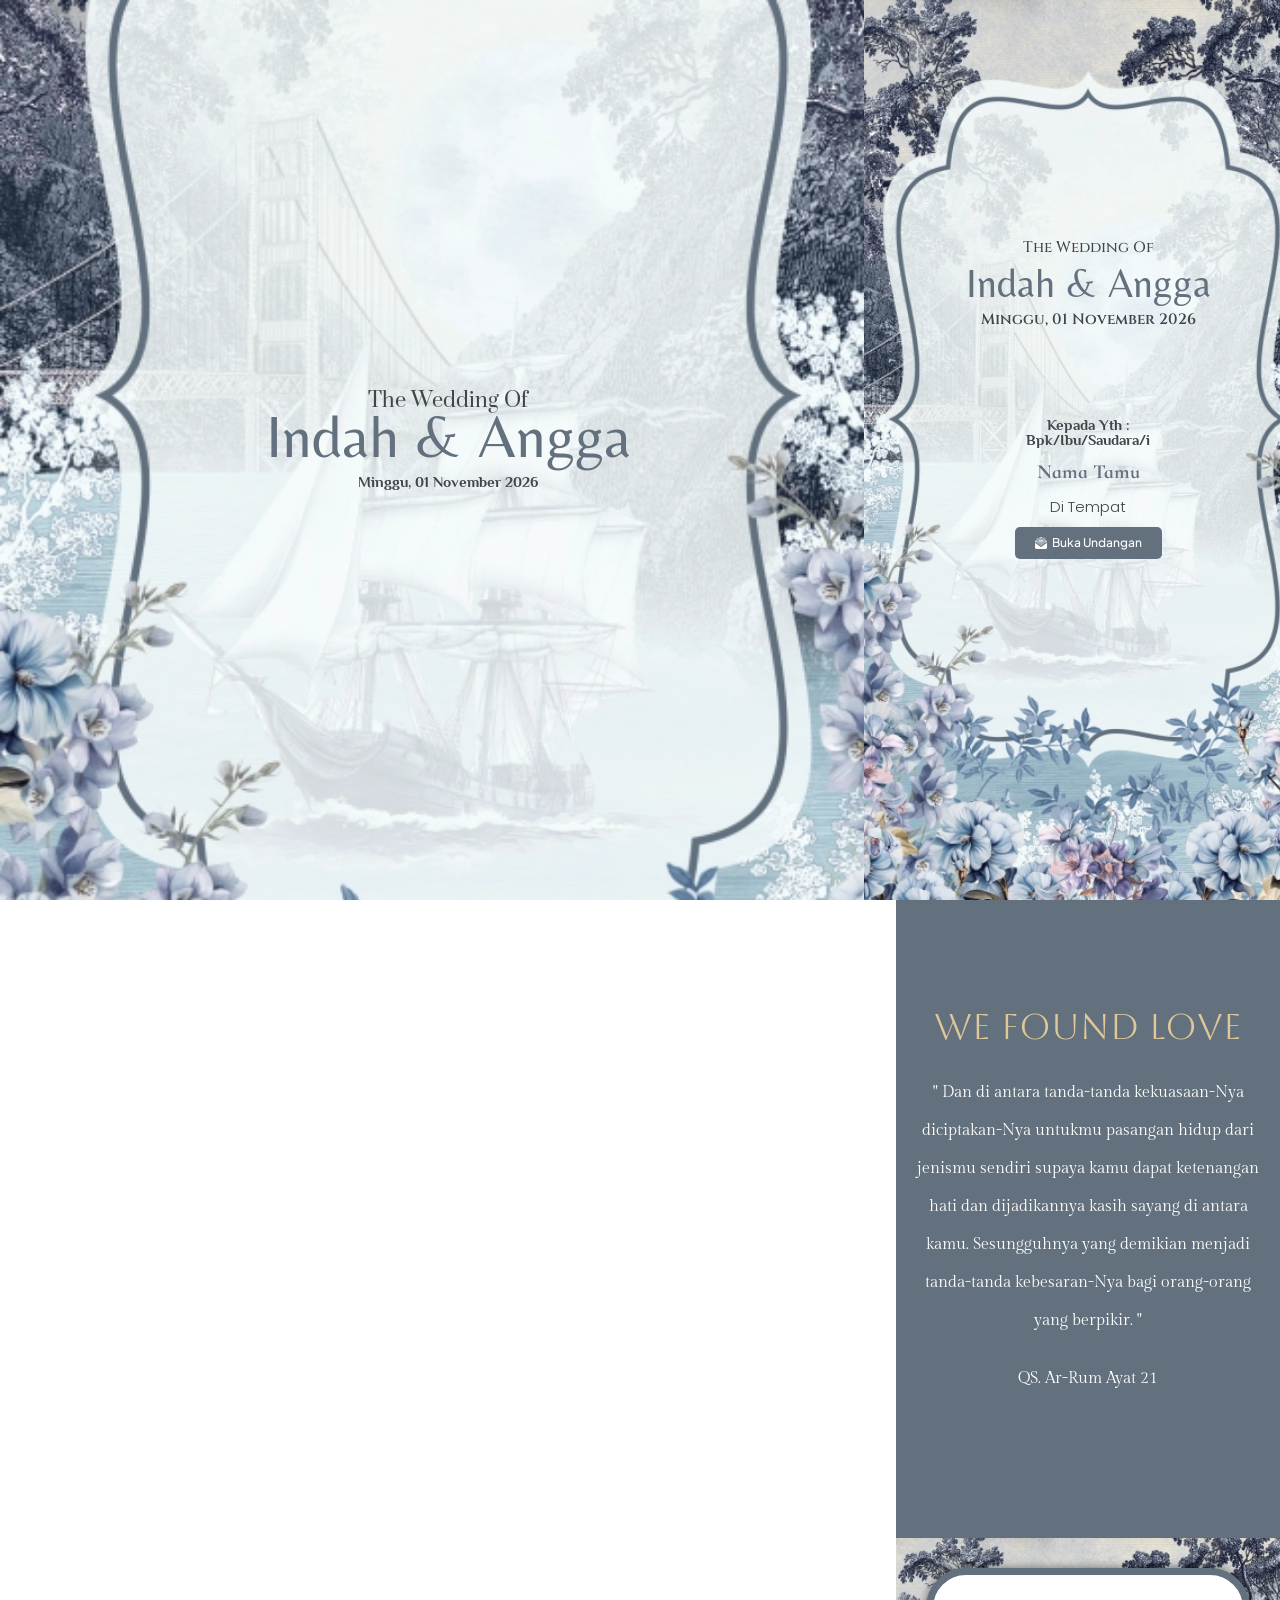
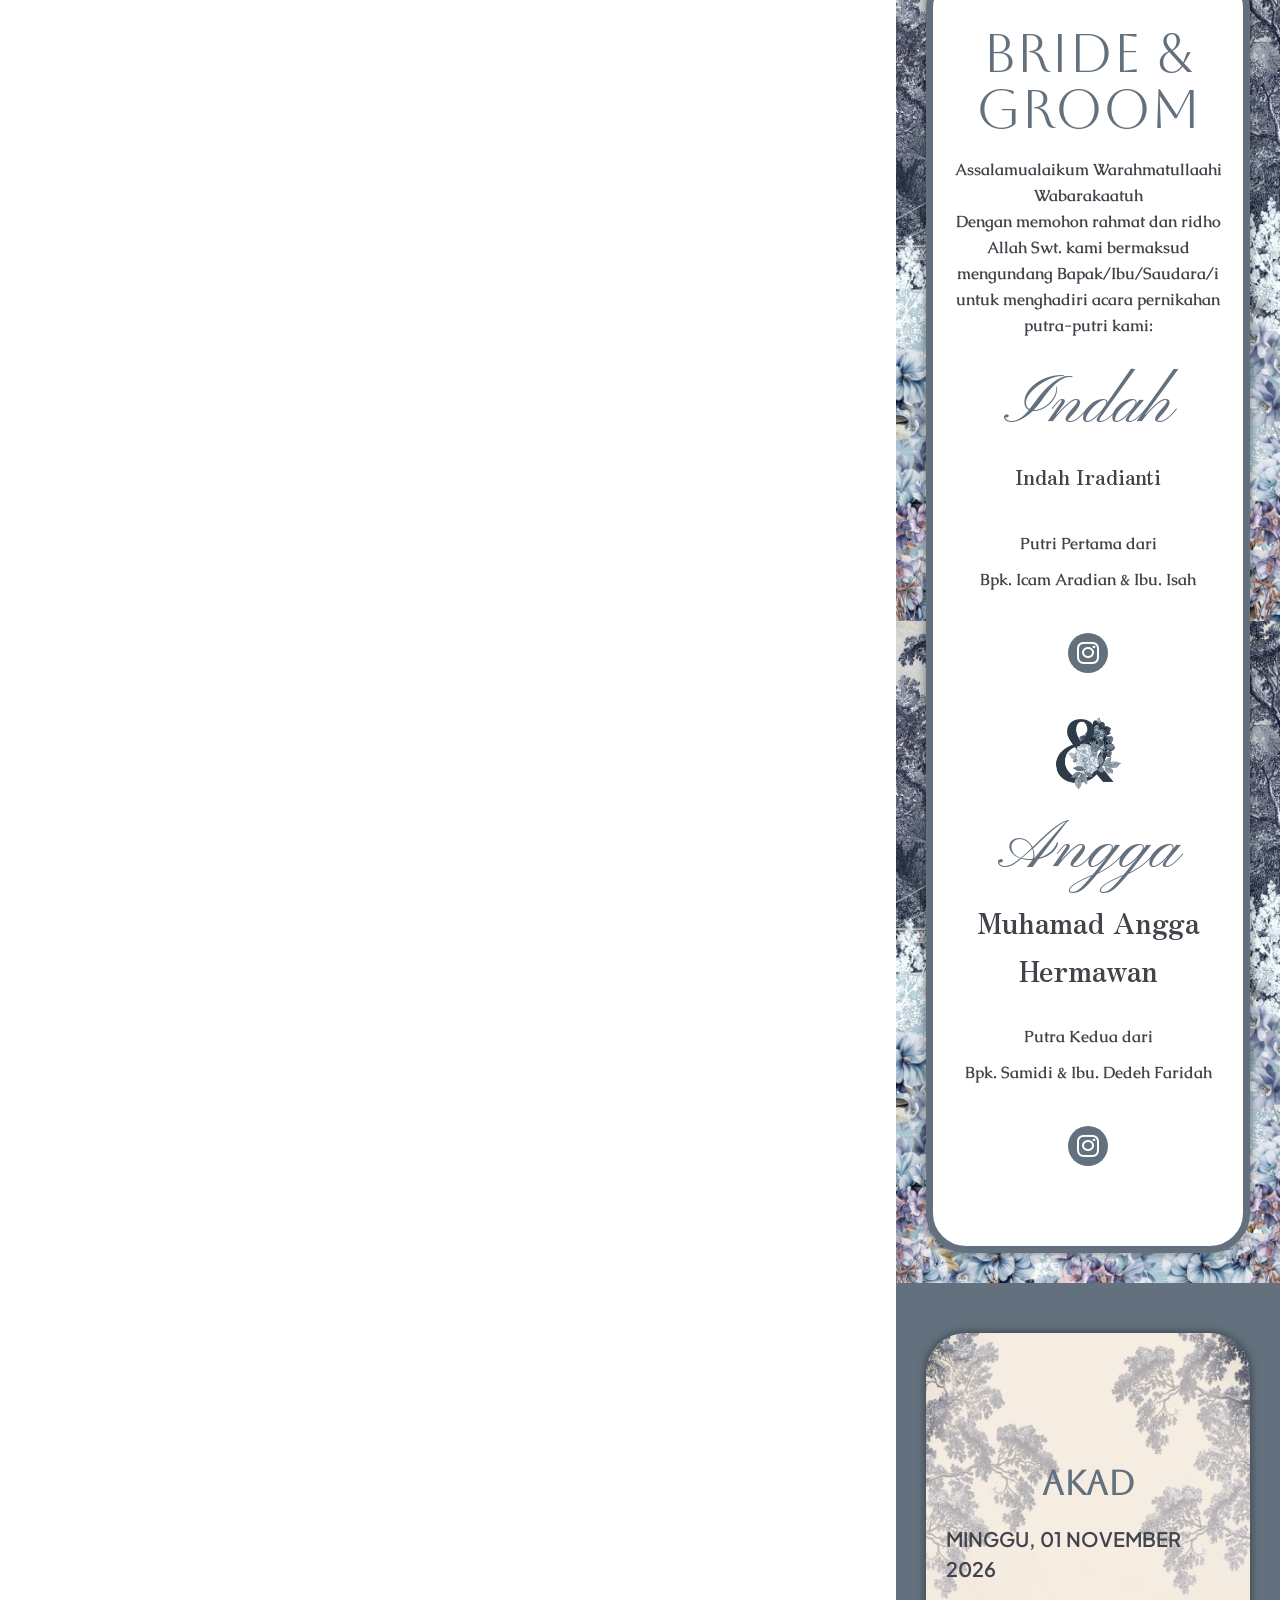
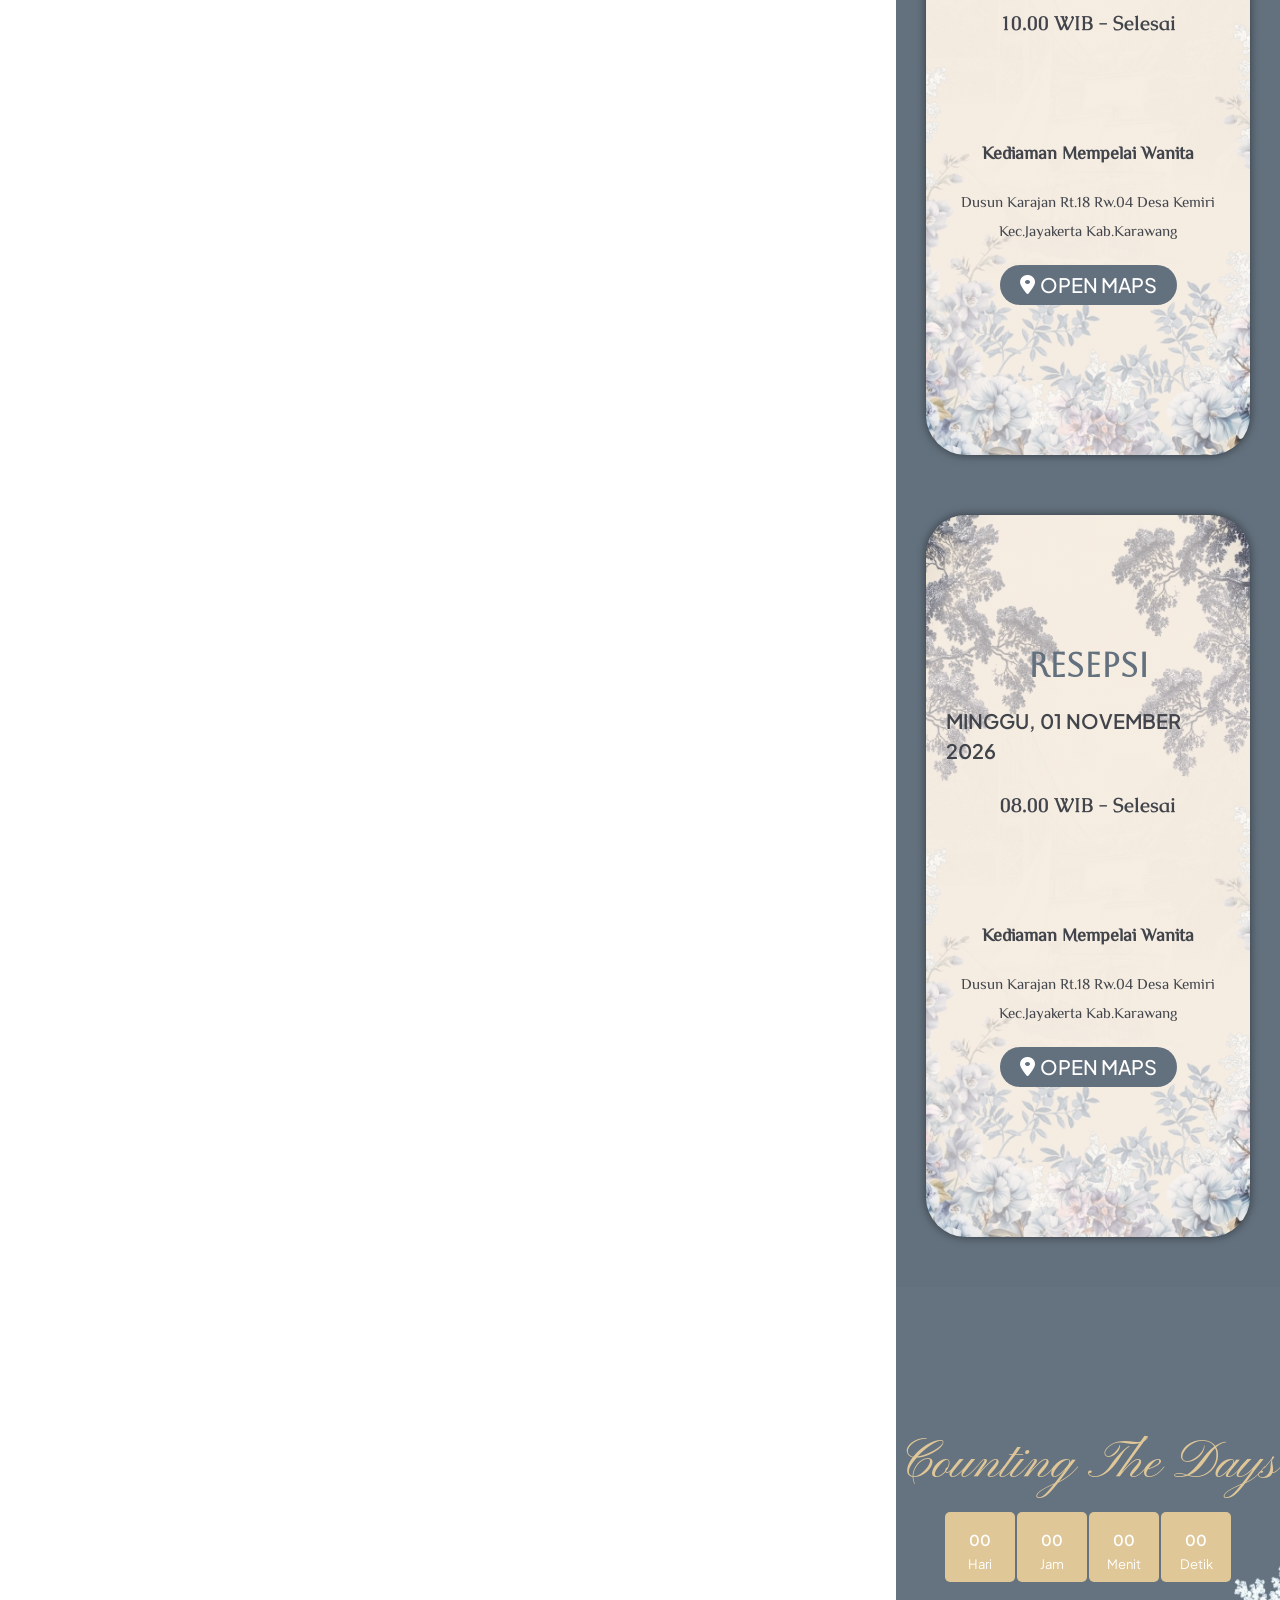
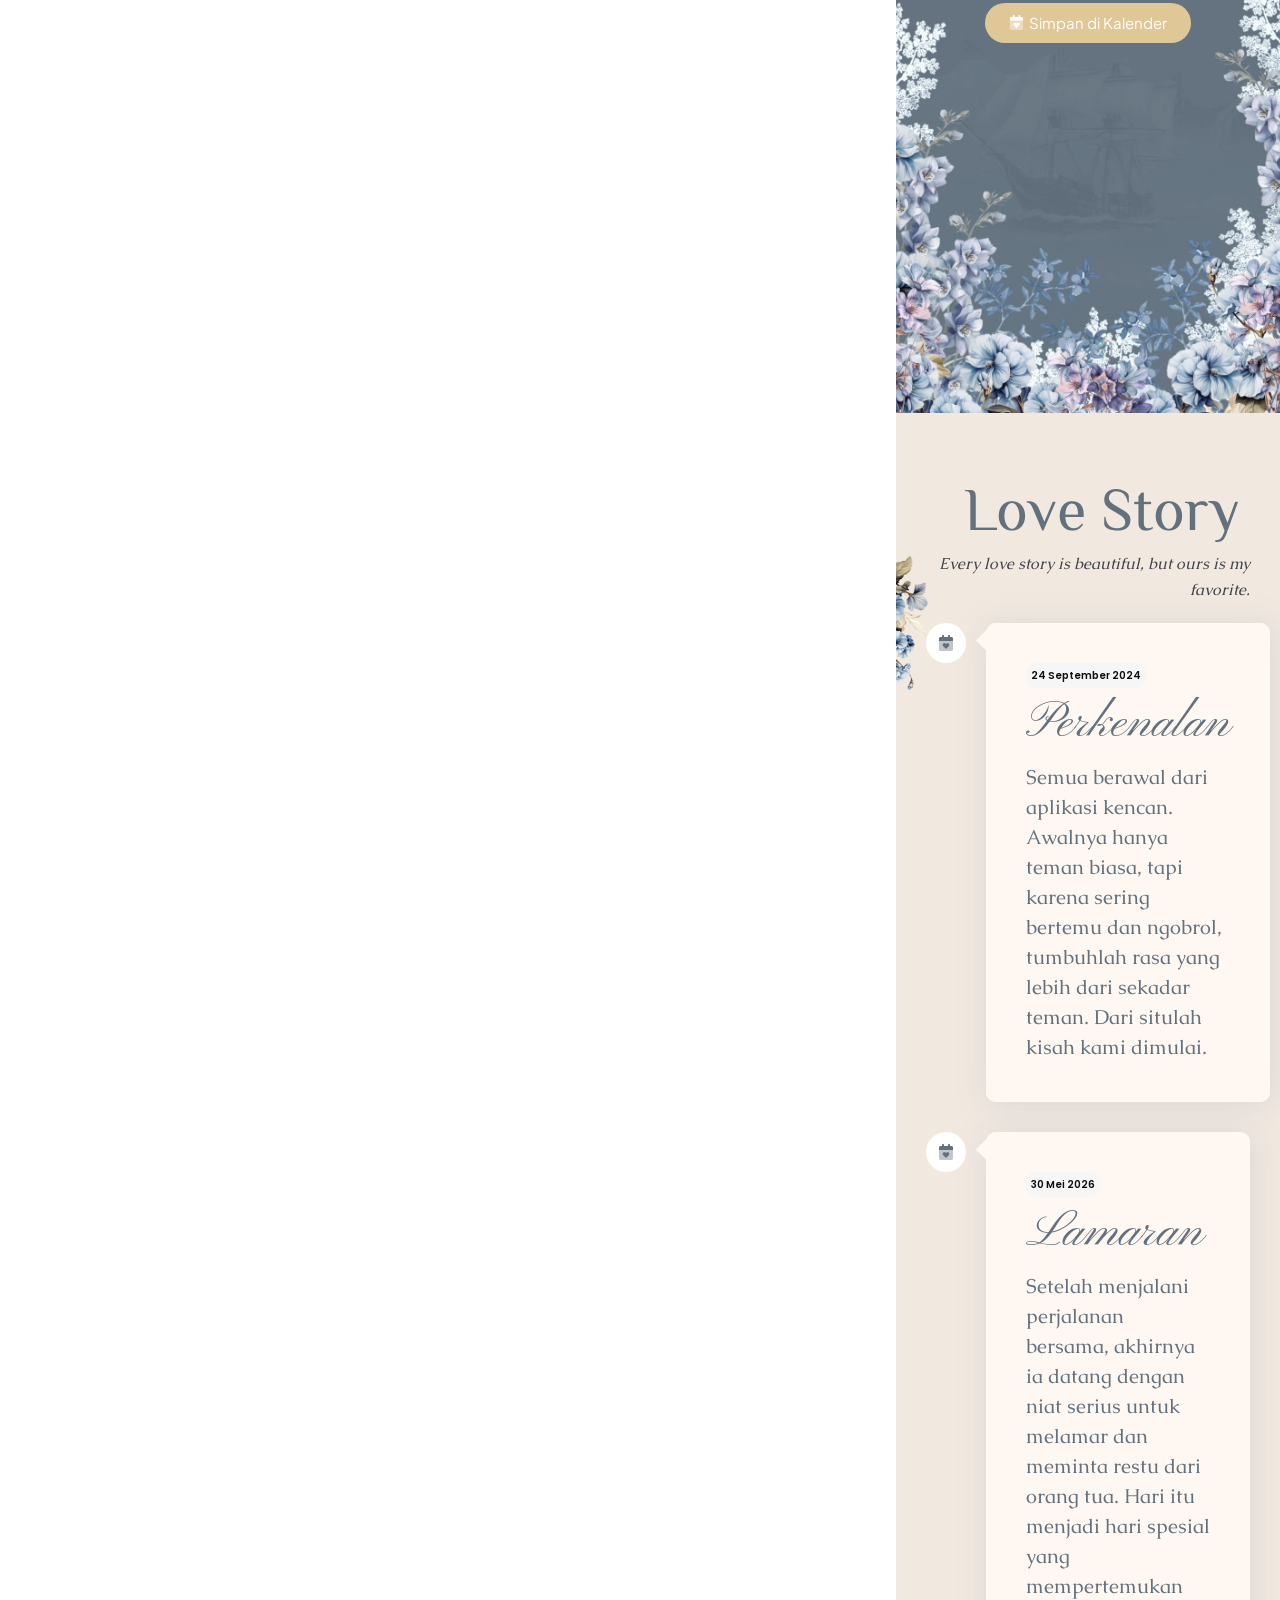
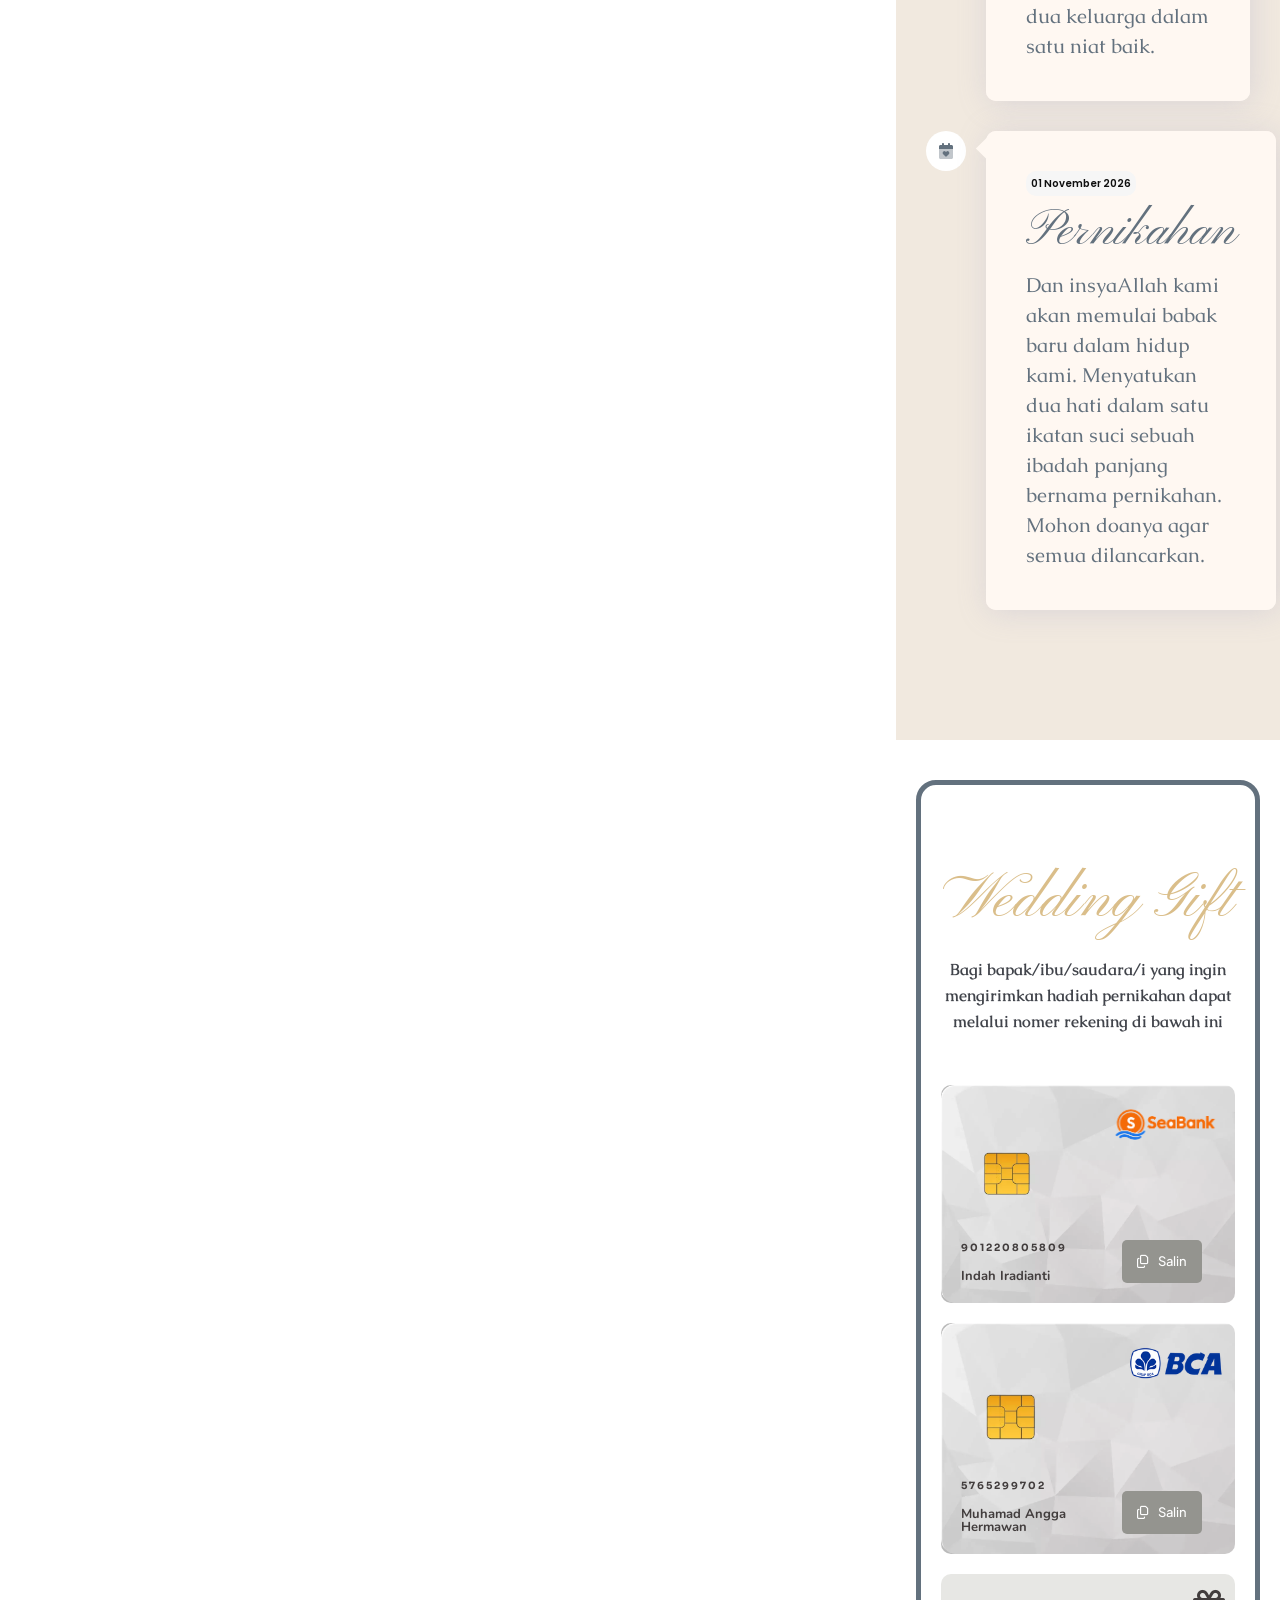
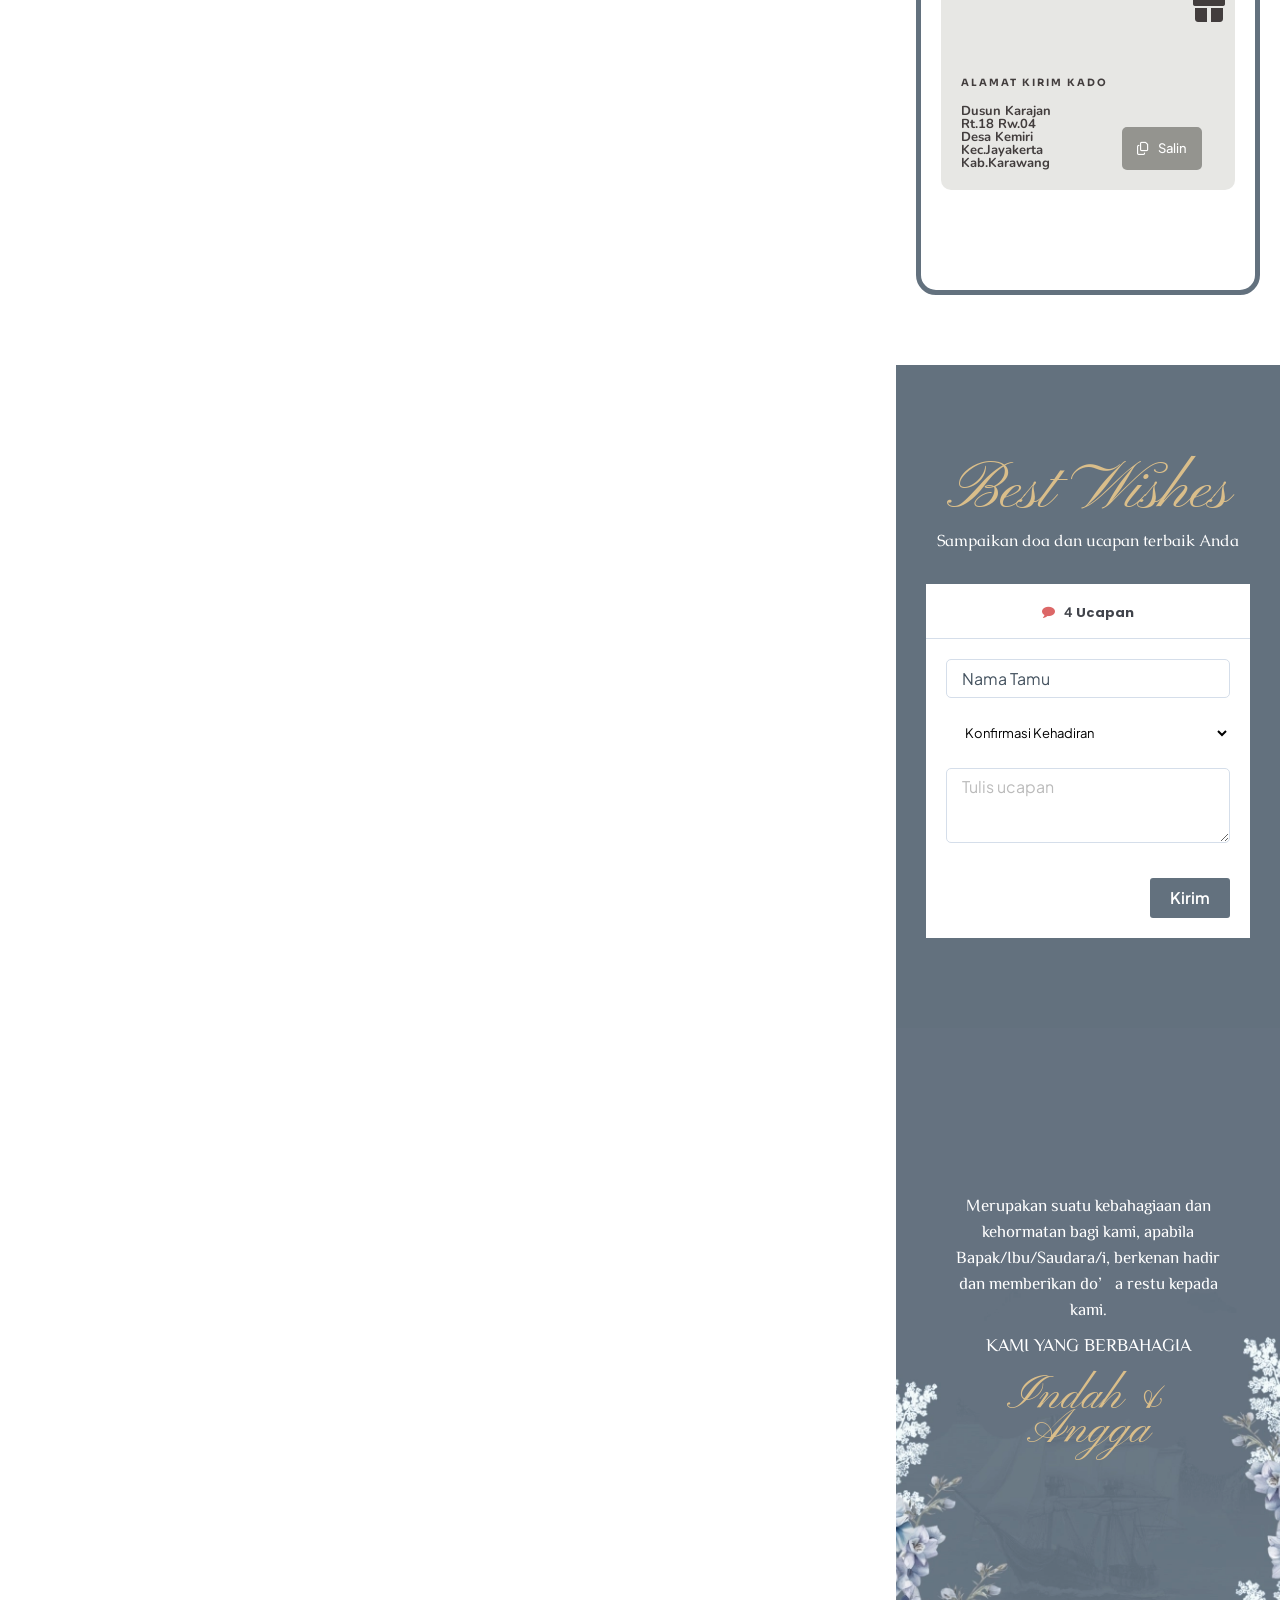
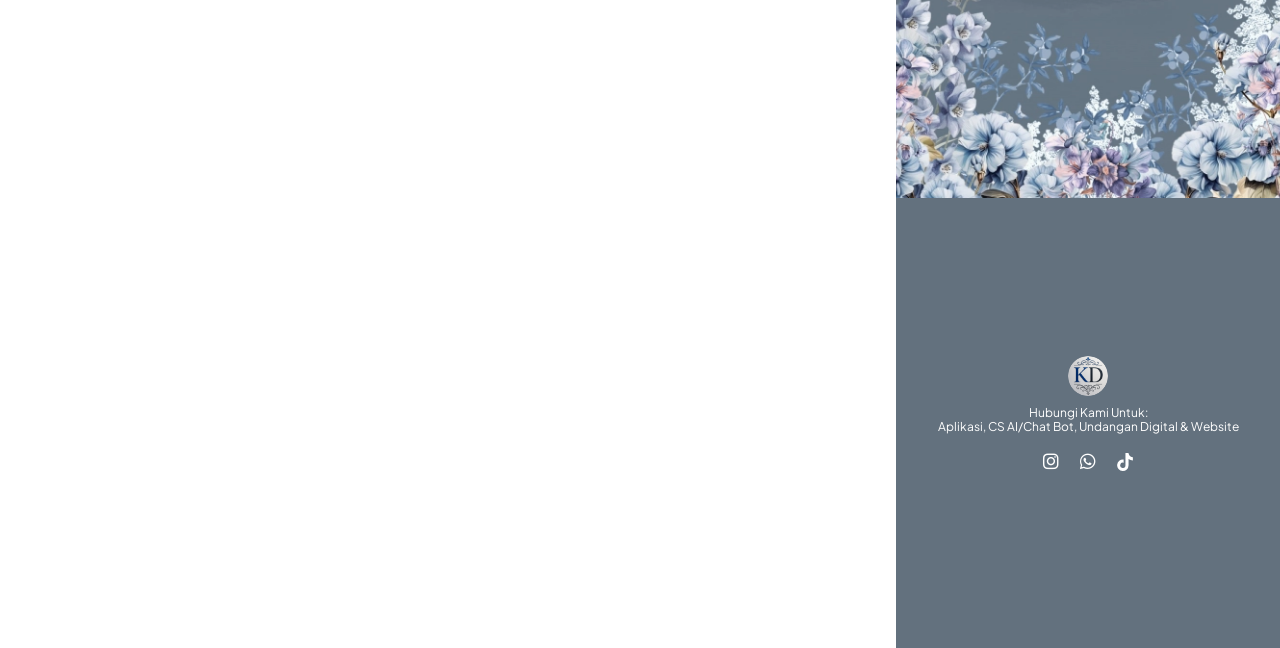
==== commit 64fae778: "Ganti panggilan Indah & Angga + thumbnail 1.jpg + URL Indah-Angga" ====
--- a/index.html
+++ b/index.html
@@ -7,38 +7,36 @@
   <link rel="shortcut icon" type="image/x-icon" href="KirimDigi.ico">
 
   <!-- Optimasi Mesin Pencari oleh Rank Math - https://rankmath.com/ -->
-  <title>Ndah 💕 Hapid</title>
-  <meta name="description"
-    content="Kepada Yth Bapak/Ibu/Saudara/i, hadiri acara pernikahan Ndah &amp; Hapid pada hari Minggu, 01 November 2026">
+  <title>Indah 💕 Angga</title>
+  <meta name="description" content="Hadiri acara pernikahan kami, pada hari Minggu, 01 November 2026 Ya!">
   <meta name="robots" content="nofollow, noindex">
   <meta property="og:locale" content="id_ID">
   <meta property="og:type" content="article">
-  <meta property="og:title" content="The Wedding Of Ndah 💕 Hapid">
-  <meta property="og:description"
-    content="Kepada Yth Bapak/Ibu/Saudara/i, hadiri acara pernikahan Ndah &amp; Hapid pada hari Minggu, 01 November 2026">
-  <meta property="og:url" content="https://kirimdigi.github.io/Ndah-Hapid/">
+  <meta property="og:title" content="The Wedding Of Indah 💕 Angga">
+  <meta property="og:description" content="Hadiri acara pernikahan kami, pada hari Minggu, 01 November 2026 Ya!">
+  <meta property="og:url" content="https://kirimdigi.github.io/Indah-Angga/">
   <meta property="og:site_name" content="Digital Wedding Invitation">
   <meta property="article:section" content="Undangan Pernikahan">
   <meta property="og:updated_time" content="2025-06-10T13:04:22+07:00">
-  <meta property="og:image" content="https://kirimdigi.github.io/Ndah-Hapid/1.jpg">
-  <meta property="og:image:secure_url" content="https://kirimdigi.github.io/Ndah-Hapid/1.jpg">
+  <meta property="og:image" content="https://kirimdigi.github.io/Indah-Angga/1.jpg">
+  <meta property="og:image:secure_url" content="https://kirimdigi.github.io/Indah-Angga/1.jpg">
   <meta property="og:image:width" content="1280">
   <meta property="og:image:height" content="720">
-  <meta property="og:image:alt" content="Ndah &#038; Hapid">
+  <meta property="og:image:alt" content="Indah &#038; Angga">
   <meta property="og:image:type" content="image/jpeg">
   <meta property="article:published_time" content="2024-10-13T19:30:29+07:00">
   <meta property="article:modified_time" content="2025-06-10T13:04:22+07:00">
   <meta name="twitter:card" content="summary_large_image">
-  <meta name="twitter:title" content="The Wedding Of Ndah &amp; Hapid">
+  <meta name="twitter:title" content="The Wedding Of Indah &amp; Angga">
   <meta name="twitter:description"
-    content="Kepada Yth Bapak/Ibu/Saudara/i, hadiri acara pernikahan Ndah &amp; Hapid pada hari Minggu, 01 November 2026">
-  <meta name="twitter:image" content="https://kirimdigi.github.io/Ndah-Hapid/1.jpg">
+    content="Hadiri acara pernikahan kami, pada hari Minggu, 01 November 2026 Ya!">
+  <meta name="twitter:image" content="https://kirimdigi.github.io/Indah-Angga/1.jpg">
   <meta name="twitter:label1" content="Ditulis oleh">
   <meta name="twitter:data1" content="kekondangan">
   <meta name="twitter:label2" content="Waktunya membaca">
   <meta name="twitter:data2" content="Kurang dari semenit">
   <script type="application/ld+json"
-    class="rank-math-schema">{"@context":"https://schema.org","@graph":[{"@type":["Person","Organization"],"@id":"https://invitimo.my.id/#person","name":"Digital Wedding Invitation"},{"@type":"WebSite","@id":"https://invitimo.my.id/#website","url":"https://invitimo.my.id","name":"Digital Wedding Invitation","publisher":{"@id":"https://invitimo.my.id/#person"},"inLanguage":"id"},{"@type":"ImageObject","@id":"https://kirimdigi.github.io/Ndah-Hapid/1.jpg","url":"https://kirimdigi.github.io/Ndah-Hapid/1.jpg","width":"720","height":"1080","inLanguage":"id"},{"@type":"WebPage","@id":"https://invitimo.my.id/minimotion-03/#webpage","url":"https://invitimo.my.id/minimotion-03/","name":"The Wedding Of Ndah &amp; Hapid","datePublished":"2024-10-13T19:30:29+07:00","dateModified":"2025-06-10T13:04:22+07:00","isPartOf":{"@id":"https://invitimo.my.id/#website"},"primaryImageOfPage":{"@id":"https://kirimdigi.github.io/Ndah-Hapid/1.jpg"},"inLanguage":"id"},{"@type":"Person","@id":"https://invitimo.my.id/author/kekondangan/","name":"kekondangan","url":"https://invitimo.my.id/author/kekondangan/","image":{"@type":"ImageObject","@id":"https://secure.gravatar.com/avatar/060e39ec4af00465f8073937f959c683679de852fa3f70bc7729038ad7bef04e?s=96&amp;d=mm&amp;r=g","url":"https://secure.gravatar.com/avatar/060e39ec4af00465f8073937f959c683679de852fa3f70bc7729038ad7bef04e?s=96&amp;d=mm&amp;r=g","caption":"kekondangan","inLanguage":"id"},"sameAs":["http://hi.kekondangan.id"]},{"@type":"BlogPosting","headline":"The Wedding Of Ndah &amp; Hapid","datePublished":"2024-10-13T19:30:29+07:00","dateModified":"2025-06-10T13:04:22+07:00","articleSection":"Undangan Pernikahan","author":{"@id":"https://invitimo.my.id/author/kekondangan/","name":"kekondangan"},"publisher":{"@id":"https://invitimo.my.id/#person"},"description":"Kepada Yth Bapak/Ibu/Saudara/i, hadiri acara pernikahan Ndah &amp; Hapid pada hari Minggu, 01 November 2026","name":"The Wedding Of Ndah &amp; Hapid","@id":"https://invitimo.my.id/minimotion-03/#richSnippet","isPartOf":{"@id":"https://invitimo.my.id/minimotion-03/#webpage"},"image":{"@id":"https://kirimdigi.github.io/Ndah-Hapid/1.jpg"},"inLanguage":"id","mainEntityOfPage":{"@id":"https://invitimo.my.id/minimotion-03/#webpage"}}]}</script>
+    class="rank-math-schema">{"@context":"https://schema.org","@graph":[{"@type":["Person","Organization"],"@id":"https://invitimo.my.id/#person","name":"Digital Wedding Invitation"},{"@type":"WebSite","@id":"https://invitimo.my.id/#website","url":"https://invitimo.my.id","name":"Digital Wedding Invitation","publisher":{"@id":"https://invitimo.my.id/#person"},"inLanguage":"id"},{"@type":"ImageObject","@id":"https://kirimdigi.github.io/Indah-Angga/1.jpg","url":"https://kirimdigi.github.io/Indah-Angga/1.jpg","width":"720","height":"1080","inLanguage":"id"},{"@type":"WebPage","@id":"https://invitimo.my.id/minimotion-03/#webpage","url":"https://invitimo.my.id/minimotion-03/","name":"The Wedding Of Indah &amp; Angga","datePublished":"2024-10-13T19:30:29+07:00","dateModified":"2025-06-10T13:04:22+07:00","isPartOf":{"@id":"https://invitimo.my.id/#website"},"primaryImageOfPage":{"@id":"https://kirimdigi.github.io/Indah-Angga/1.jpg"},"inLanguage":"id"},{"@type":"Person","@id":"https://invitimo.my.id/author/kekondangan/","name":"kekondangan","url":"https://invitimo.my.id/author/kekondangan/","image":{"@type":"ImageObject","@id":"https://secure.gravatar.com/avatar/060e39ec4af00465f8073937f959c683679de852fa3f70bc7729038ad7bef04e?s=96&amp;d=mm&amp;r=g","url":"https://secure.gravatar.com/avatar/060e39ec4af00465f8073937f959c683679de852fa3f70bc7729038ad7bef04e?s=96&amp;d=mm&amp;r=g","caption":"kekondangan","inLanguage":"id"},"sameAs":["http://hi.kekondangan.id"]},{"@type":"BlogPosting","headline":"The Wedding Of Indah &amp; Angga","datePublished":"2024-10-13T19:30:29+07:00","dateModified":"2025-06-10T13:04:22+07:00","articleSection":"Undangan Pernikahan","author":{"@id":"https://invitimo.my.id/author/kekondangan/","name":"kekondangan"},"publisher":{"@id":"https://invitimo.my.id/#person"},"description":"Hadiri acara pernikahan kami, pada hari Minggu, 01 November 2026 Ya!","name":"The Wedding Of Indah &amp; Angga","@id":"https://invitimo.my.id/minimotion-03/#richSnippet","isPartOf":{"@id":"https://invitimo.my.id/minimotion-03/#webpage"},"image":{"@id":"https://kirimdigi.github.io/Indah-Angga/1.jpg"},"inLanguage":"id","mainEntityOfPage":{"@id":"https://invitimo.my.id/minimotion-03/#webpage"}}]}</script>
   <!-- /Plugin WordPress Rank Math SEO -->
 
   <link rel='dns-prefetch' href='//hi.kekondangan.id'>
@@ -2951,7 +2949,7 @@
             data-id="6f763dda" data-element_type="widget" data-e-type="widget"
             data-settings="{&quot;_animation&quot;:&quot;zoomIn&quot;}" data-widget_type="heading.default">
             <div class="elementor-widget-container">
-              <h2 class="elementor-heading-title elementor-size-default">Ndah &#038; Hapid</h2>
+              <h2 class="elementor-heading-title elementor-size-default">Indah &#038; Angga</h2>
             </div>
           </div>
           <div class="elementor-element elementor-element-65d95a45 elementor-widget elementor-widget-heading"
@@ -3009,7 +3007,7 @@
               data-id="33b9c499" data-element_type="widget" data-e-type="widget"
               data-settings="{&quot;_animation&quot;:&quot;zoomIn&quot;}" data-widget_type="heading.default">
               <div class="elementor-widget-container">
-                <h2 class="elementor-heading-title elementor-size-default">Ndah &#038; Hapid</h2>
+                <h2 class="elementor-heading-title elementor-size-default">Indah &#038; Angga</h2>
               </div>
             </div>
             <div class="elementor-element elementor-element-5c644c6b elementor-widget elementor-widget-heading"
@@ -3311,7 +3309,7 @@
               data-settings="{&quot;_animation&quot;:&quot;zoomIn&quot;,&quot;_animation_delay&quot;:12000}"
               data-widget_type="heading.default">
               <div class="elementor-widget-container">
-                <h1 class="elementor-heading-title elementor-size-default">Ndah</h1>
+                <h1 class="elementor-heading-title elementor-size-default">Indah</h1>
               </div>
             </div>
             <div
@@ -3329,7 +3327,7 @@
               data-settings="{&quot;_animation&quot;:&quot;zoomIn&quot;,&quot;_animation_delay&quot;:12000}"
               data-widget_type="heading.default">
               <div class="elementor-widget-container">
-                <h1 class="elementor-heading-title elementor-size-default">Hapid</h1>
+                <h1 class="elementor-heading-title elementor-size-default">Angga</h1>
               </div>
             </div>
             <div
@@ -3430,7 +3428,7 @@
               data-id="52b4990b" data-element_type="widget" data-e-type="widget"
               data-settings="{&quot;_animation_mobile&quot;:&quot;zoomIn&quot;}" data-widget_type="heading.default">
               <div class="elementor-widget-container">
-                <p class="elementor-heading-title elementor-size-default">Ndah</p>
+                <p class="elementor-heading-title elementor-size-default">Indah</p>
               </div>
             </div>
             <div class="elementor-element elementor-element-4043796e elementor-widget elementor-widget-heading"
@@ -3494,7 +3492,7 @@
               data-id="1b139f6" data-element_type="widget" data-e-type="widget"
               data-settings="{&quot;_animation_mobile&quot;:&quot;zoomIn&quot;}" data-widget_type="heading.default">
               <div class="elementor-widget-container">
-                <p class="elementor-heading-title elementor-size-default">Hapid</p>
+                <p class="elementor-heading-title elementor-size-default">Angga</p>
               </div>
             </div>
             <div class="elementor-element elementor-element-3bc352c2 elementor-widget elementor-widget-heading"
@@ -3812,7 +3810,7 @@
               <div class="elementor-widget-container">
                 <div class="elementor-button-wrapper">
 
-                  <a href="https://www.google.com/calendar/render?action=TEMPLATE&text=The%20Wedding%20Of%20Ndah%20%26amp%3B%20Hapid&details=Dusun%20Karajan%20Rt.18%20Rw.04%20Desa%20Kemiri%20Kec.Jayakerta%20Kab.Karawang&location=Kediaman%20Mempelai%20Wanita&dates=20261101T030000Z%2F20261101T030000Z"
+                  <a href="https://www.google.com/calendar/render?action=TEMPLATE&text=The%20Wedding%20Of%20Indah%20%26amp%3B%20Angga&details=Dusun%20Karajan%20Rt.18%20Rw.04%20Desa%20Kemiri%20Kec.Jayakerta%20Kab.Karawang&location=Kediaman%20Mempelai%20Wanita&dates=20261101T030000Z%2F20261101T030000Z"
                     class="elementor-button-link elementor-button elementor-size-sm" target="_blank" rel="nofollow"
                     role="button"> <span class="elementor-button-content-wrapper wds-flexbox">
                       <span class="elementor-button-icon elementor-align-icon-row">
@@ -4422,8 +4420,6 @@
                                                     <div class="elementor-widget-container">
                                                       <p class="elementor-heading-title elementor-size-default">Dusun
                                                         Karajan Rt.18 Rw.04 Desa Kemiri Kec.Jayakerta Kab.Karawang</p>
-                                                      <p class="elementor-heading-title elementor-size-default"
-                                                        style="margin-top:4px;">Penerima : Ndah/Hapid</p>
                                                     </div>
                                                   </div>
                                                 </div>
@@ -4625,7 +4621,7 @@
 
                       <div class="saic-holder-10635 saic-holder"></div>
                       <script>
-                        /* Integrasi RSVP/Ucapan -> Google Sheets via Apps Script (Ndah & Hapid) */
+                        /* Integrasi RSVP/Ucapan -> Google Sheets via Apps Script (Indah & Angga) */
                         (function () {
                           var APPS_SCRIPT_URL = "https://script.google.com/macros/s/AKfycbyxaD6v2IA0jWzwVPZ_uU9waPkJ4FaOPLMAzghBgF9loAqvgz8bpjYjiihvUsVH-T_4/exec";
                           var FORM_ID = "commentform-10635";
@@ -4844,7 +4840,7 @@
               data-settings="{&quot;_animation&quot;:&quot;zoomIn&quot;,&quot;_animation_delay&quot;:200}"
               data-widget_type="heading.default">
               <div class="elementor-widget-container">
-                <span class="elementor-heading-title elementor-size-default">Ndah &#038; Hapid</span>
+                <span class="elementor-heading-title elementor-size-default">Indah &#038; Angga</span>
               </div>
             </div>
             <div
@@ -4877,8 +4873,8 @@
               data-settings="{&quot;_animation_mobile&quot;:&quot;zoomIn&quot;}" data-widget_type="image.default">
               <div class="elementor-widget-container">
                 <a href="https://www.instagram.com/kirimdigi">
-                  <img width="32" height="32" src="KirimDigi.png" class="attachment-medium size-medium wp-image-36258"
-                    alt="KirimDigi" style="width:32px;height:32px;max-width:32px;object-fit:contain;border-radius:50%;">
+                  <img width="40" height="40" src="KirimDigi.png" class="attachment-medium size-medium wp-image-36258"
+                    alt="KirimDigi" style="width:40px;height:40px;max-width:40px;object-fit:contain;border-radius:50%;">
                 </a>
               </div>
             </div>
@@ -5102,7 +5098,7 @@
             data-settings="{&quot;_animation&quot;:&quot;none&quot;,&quot;_animation_mobile&quot;:&quot;fadeIn&quot;,&quot;_animation_delay&quot;:100}"
             data-widget_type="heading.default">
             <div class="elementor-widget-container">
-              <h2 class="elementor-heading-title elementor-size-default">Ndah &#038; Hapid</h2>
+              <h2 class="elementor-heading-title elementor-size-default">Indah &#038; Angga</h2>
             </div>
           </div>
         </div>
@@ -5244,7 +5240,7 @@
                       })()
                     </script>
                     <script>
-                        /* Isi otomatis Nama Tamu dari link #to= / ?to= (Ndah & Hapid) */
+                        /* Isi otomatis Nama Tamu dari link #to= / ?to= (Indah & Angga) */
                         (function () {
                           function getGuest() {
                             var m = (location.hash || "").match(/(?:#|&)to=([^&]+)/);
@@ -5926,7 +5922,7 @@
       "environmentMode": { "edit": false, "wpPreview": false, "isScriptDebug": false }, "i18n": { "shareOnFacebook": "Bagikan di Facebook", "shareOnX": "Share on X", "pinIt": "Buat Pin", "download": "Unduh", "downloadImage": "Unduh gambar", "fullscreen": "Layar Penuh", "zoom": "Perbesar", "share": "Bagikan", "playVideo": "Putar Video", "previous": "Sebelumnya", "next": "Selanjutnya", "close": "Tutup", "a11yCarouselPrevSlideMessage": "Slide sebelumnya", "a11yCarouselNextSlideMessage": "Slide selanjutnya", "a11yCarouselFirstSlideMessage": "This is the first slide", "a11yCarouselLastSlideMessage": "This is the last slide", "a11yCarouselPaginationBulletMessage": "Go to slide" }, "is_rtl": false, "breakpoints": { "xs": 0, "sm": 480, "md": 768, "lg": 1025, "xl": 1440, "xxl": 1600 }, "responsive": {
         "breakpoints": { "mobile": { "label": "Mobile Portrait", "value": 767, "default_value": 767, "direction": "max", "is_enabled": true }, "mobile_extra": { "label": "Mobile Landscape", "value": 880, "default_value": 880, "direction": "max", "is_enabled": false }, "tablet": { "label": "Tablet Portrait", "value": 1024, "default_value": 1024, "direction": "max", "is_enabled": true }, "tablet_extra": { "label": "Tablet Landscape", "value": 1200, "default_value": 1200, "direction": "max", "is_enabled": false }, "laptop": { "label": "Laptop", "value": 1366, "default_value": 1366, "direction": "max", "is_enabled": false }, "widescreen": { "label": "Layar lebar", "value": 2400, "default_value": 2400, "direction": "min", "is_enabled": false } },
         "hasCustomBreakpoints": false
-      }, "version": "4.3.2", "is_static": false, "experimentalFeatures": { "additional_custom_breakpoints": true, "container": true, "theme_builder_v2": true, "hello-theme-header-footer": true, "nested-elements": true, "import-export-customization": true, "e_pro_atomic_form": true, "e_pro_collection_loop": true }, "urls": { "assets": "https:\/\/hi.kekondangan.id\/wp-content\/plugins\/elementor\/assets\/", "ajaxurl": "https:\/\/invitimo.my.id\/wp-admin\/admin-ajax.php", "uploadUrl": "https:\/\/hi.kekondangan.id\/wp-content\/uploads" }, "nonces": { "floatingButtonsClickTracking": "4dcdb44b33", "atomicFormsSendForm": "0f1a4e8498" }, "swiperClass": "swiper", "settings": { "page": { "ha_cmc_init_switcher": "no" }, "editorPreferences": [] }, "kit": { "active_breakpoints": ["viewport_mobile", "viewport_tablet"], "global_image_lightbox": "yes", "lightbox_enable_counter": "yes", "lightbox_enable_fullscreen": "yes", "lightbox_enable_zoom": "yes", "lightbox_enable_share": "yes", "lightbox_title_src": "title", "lightbox_description_src": "description", "hello_header_logo_type": "title", "hello_footer_logo_type": "logo", "ha_rpb_enable": "no" }, "post": { "id": 10635, "title": "The%20Wedding%20Of%20Ndah%20%26%20Hapid", "excerpt": "", "featuredImage": "https:\/\/hi.kekondangan.id\/wp-content\/uploads\/jet-form-builder\/be1bfa4e216cc405ab9794353bdbe655\/2024\/10\/galeri1.jpg" }
+      }, "version": "4.3.2", "is_static": false, "experimentalFeatures": { "additional_custom_breakpoints": true, "container": true, "theme_builder_v2": true, "hello-theme-header-footer": true, "nested-elements": true, "import-export-customization": true, "e_pro_atomic_form": true, "e_pro_collection_loop": true }, "urls": { "assets": "https:\/\/hi.kekondangan.id\/wp-content\/plugins\/elementor\/assets\/", "ajaxurl": "https:\/\/invitimo.my.id\/wp-admin\/admin-ajax.php", "uploadUrl": "https:\/\/hi.kekondangan.id\/wp-content\/uploads" }, "nonces": { "floatingButtonsClickTracking": "4dcdb44b33", "atomicFormsSendForm": "0f1a4e8498" }, "swiperClass": "swiper", "settings": { "page": { "ha_cmc_init_switcher": "no" }, "editorPreferences": [] }, "kit": { "active_breakpoints": ["viewport_mobile", "viewport_tablet"], "global_image_lightbox": "yes", "lightbox_enable_counter": "yes", "lightbox_enable_fullscreen": "yes", "lightbox_enable_zoom": "yes", "lightbox_enable_share": "yes", "lightbox_title_src": "title", "lightbox_description_src": "description", "hello_header_logo_type": "title", "hello_footer_logo_type": "logo", "ha_rpb_enable": "no" }, "post": { "id": 10635, "title": "The%20Wedding%20Of%20Indah%20%26%20Angga", "excerpt": "", "featuredImage": "https:\/\/hi.kekondangan.id\/wp-content\/uploads\/jet-form-builder\/be1bfa4e216cc405ab9794353bdbe655\/2024\/10\/galeri1.jpg" }
     };
     //# sourceURL=elementor-frontend-js-before
   </script>
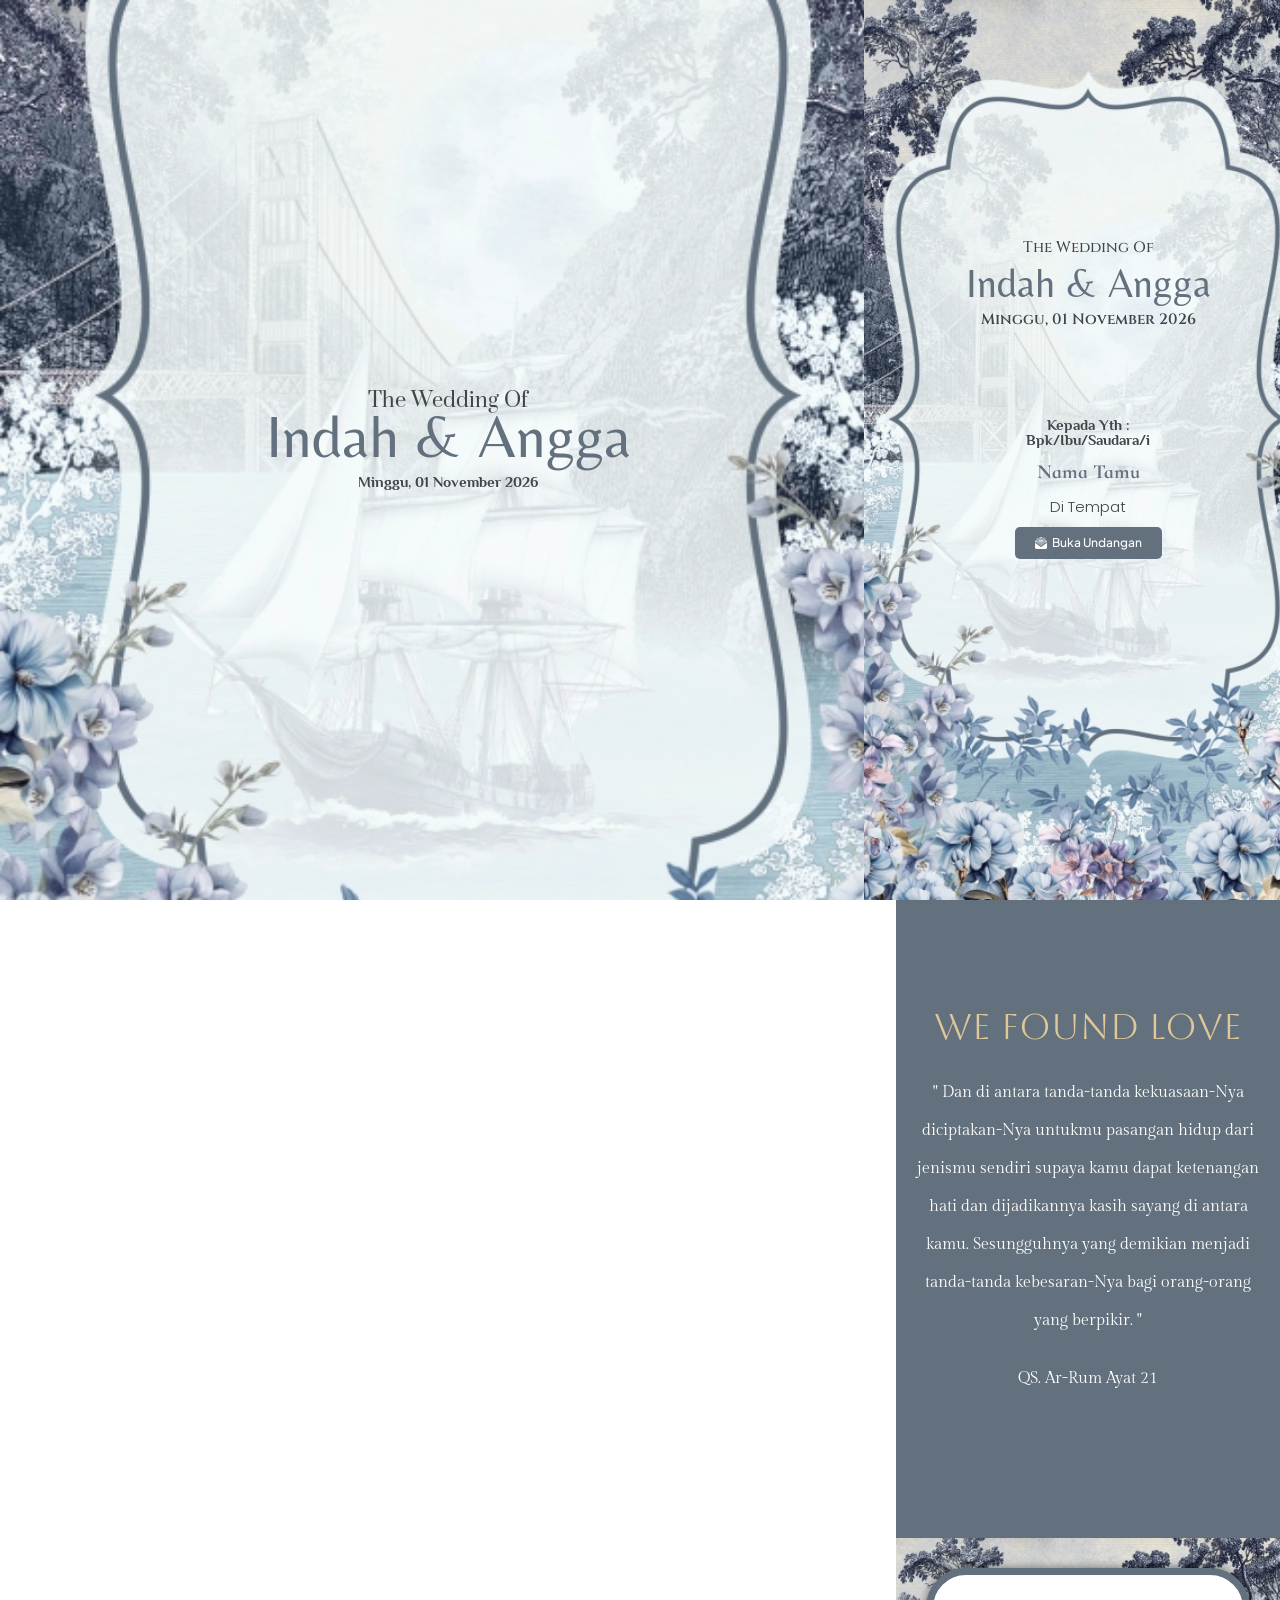
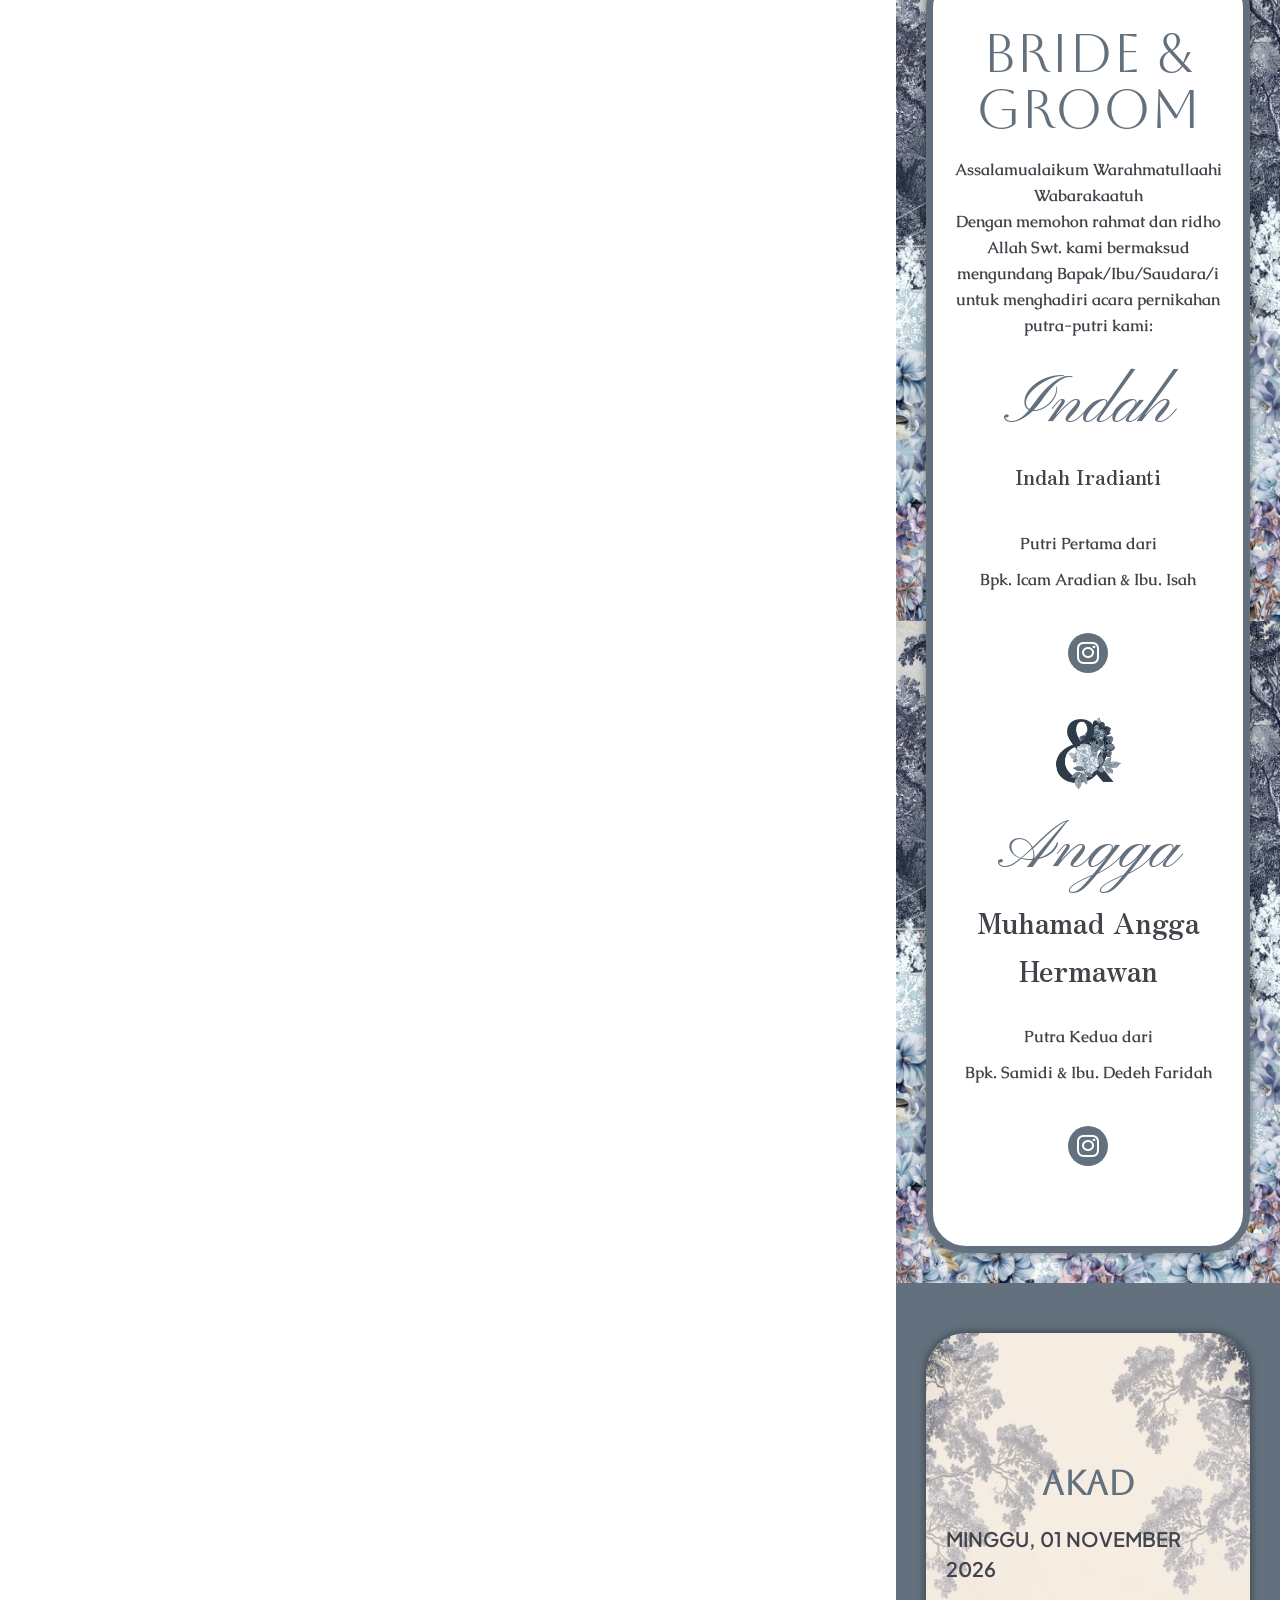
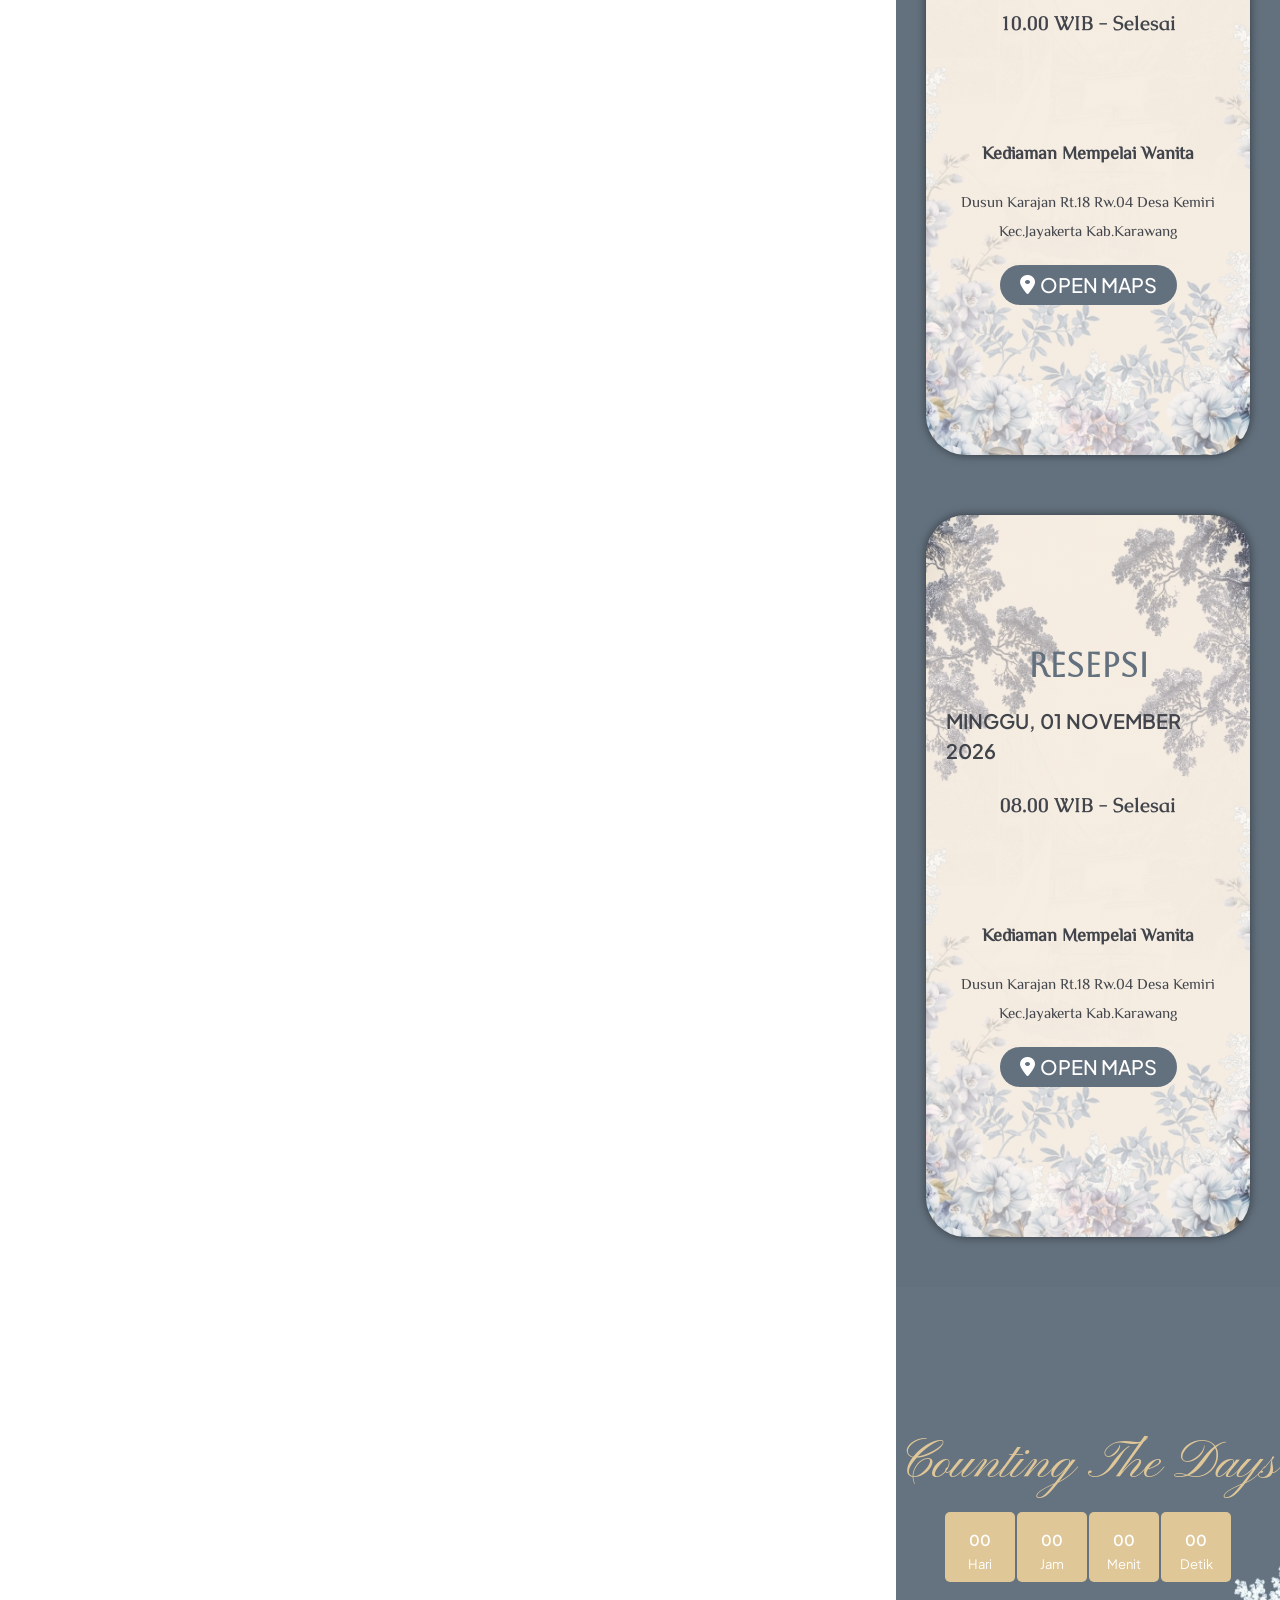
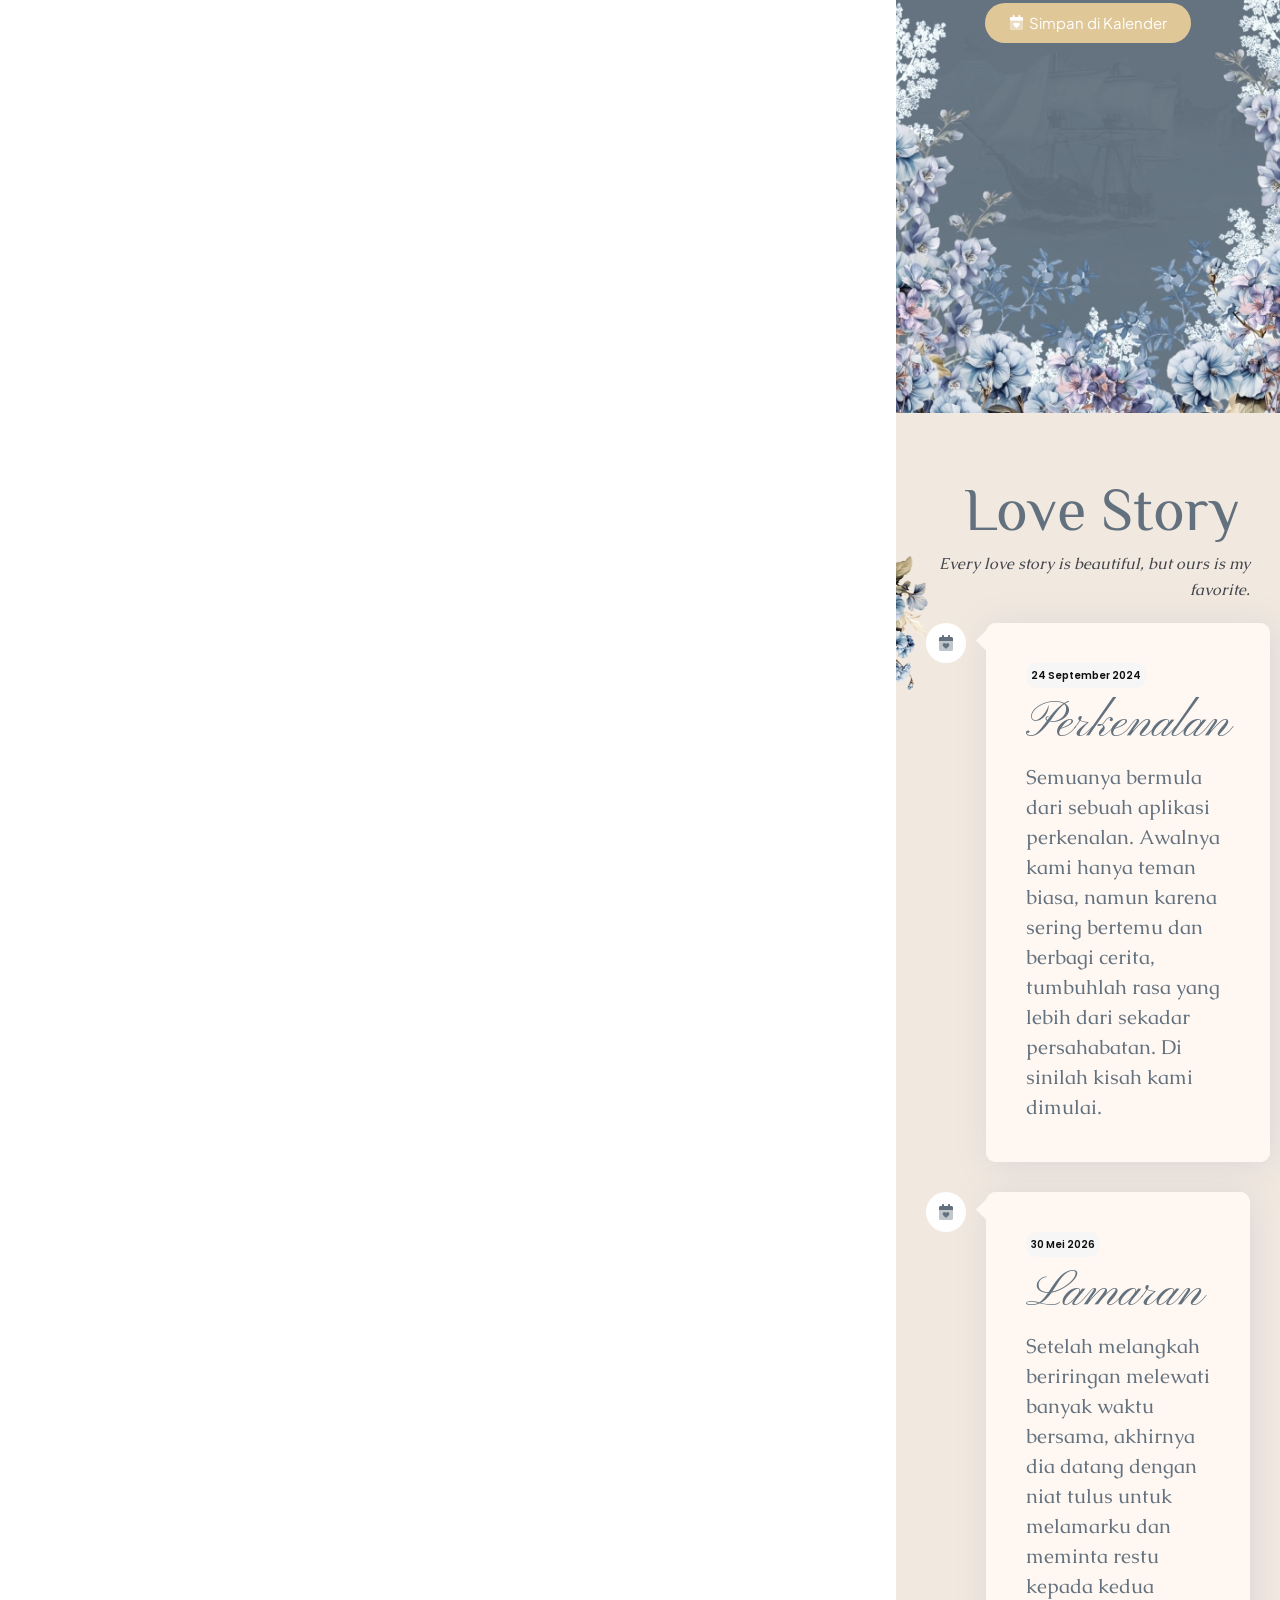
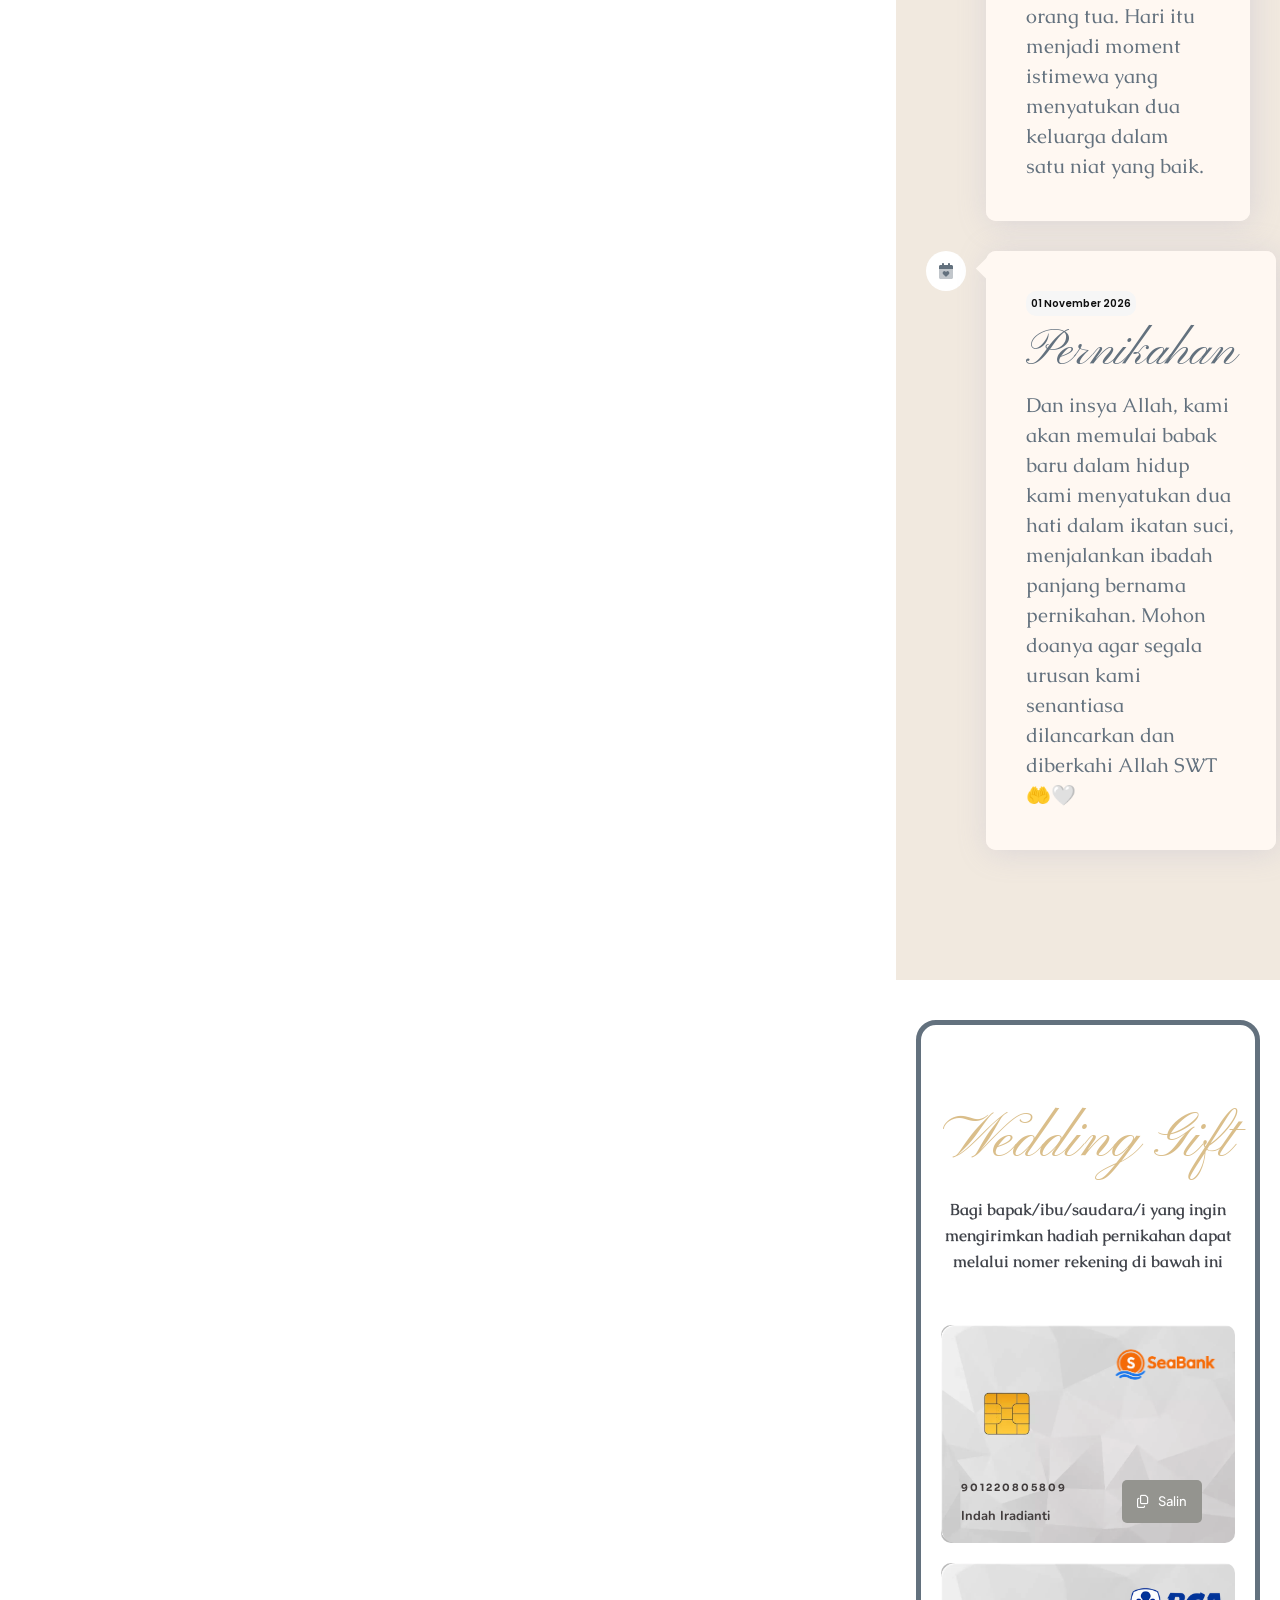
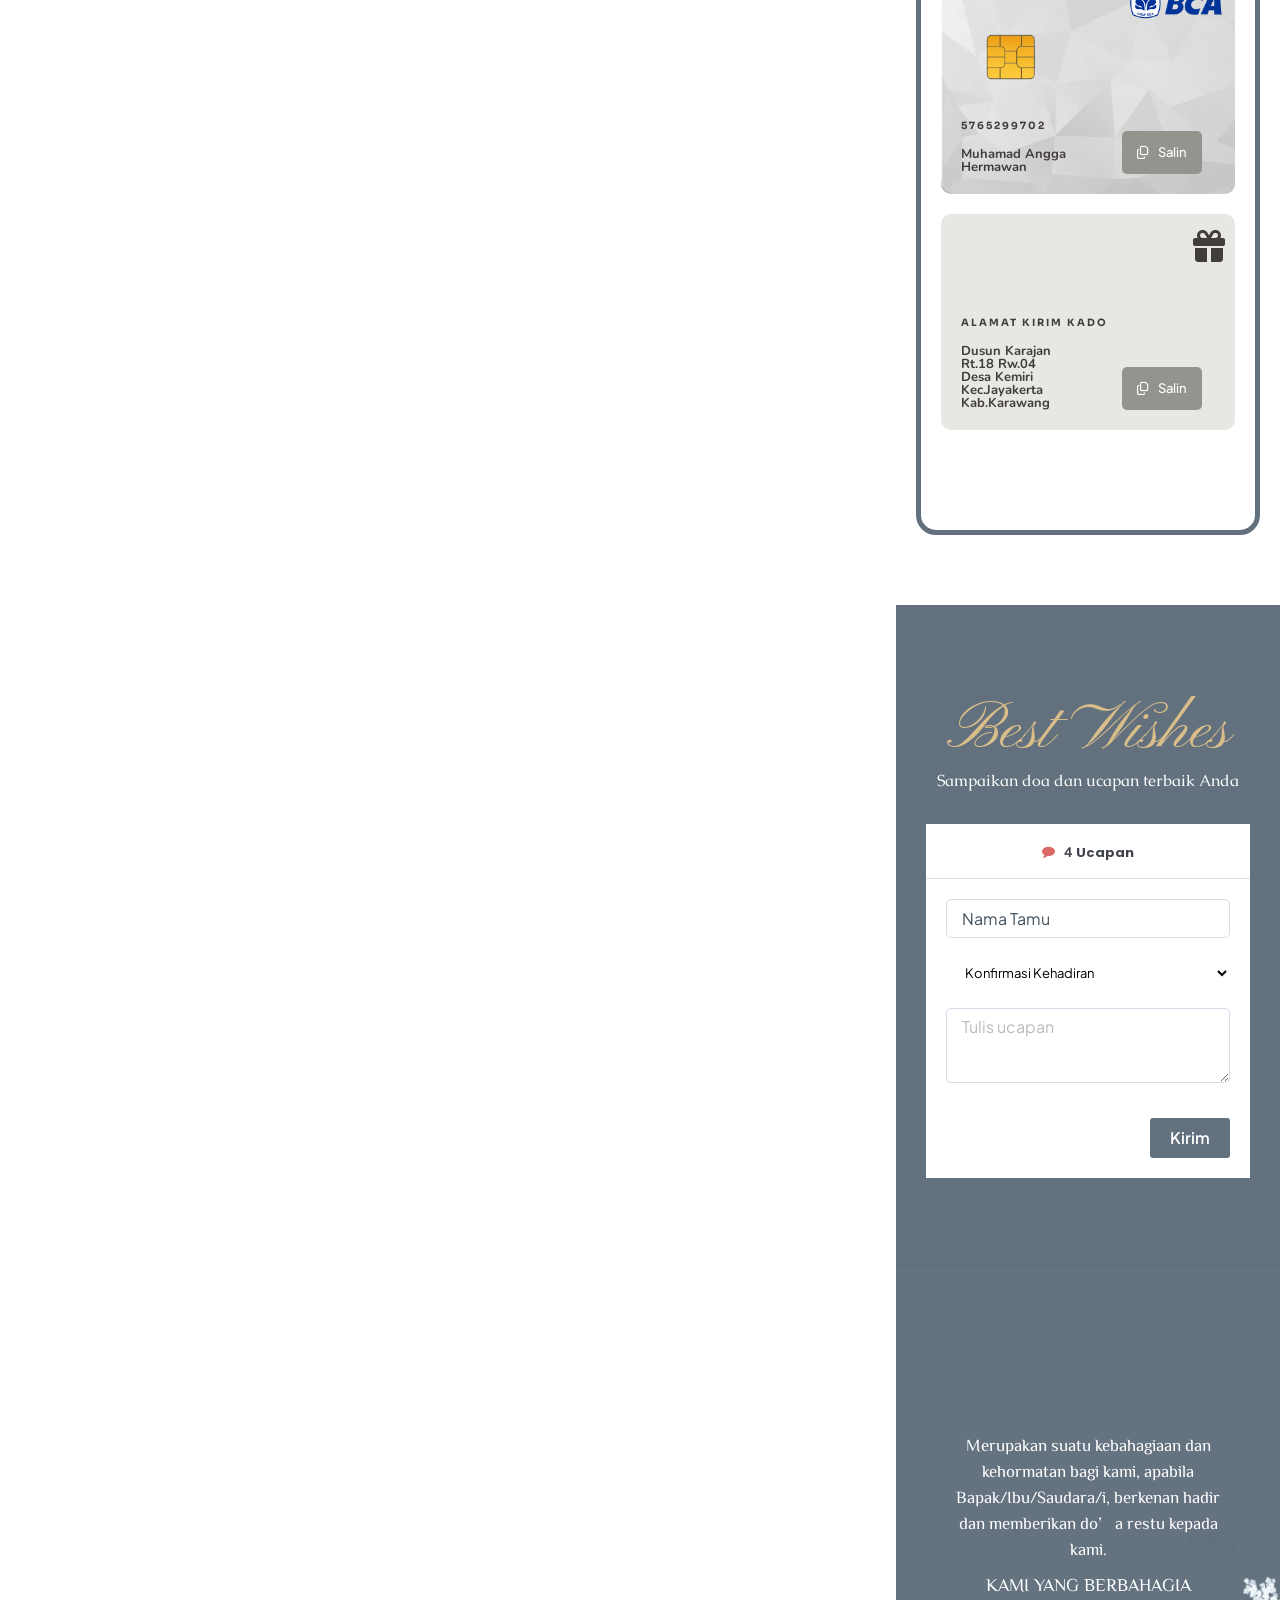
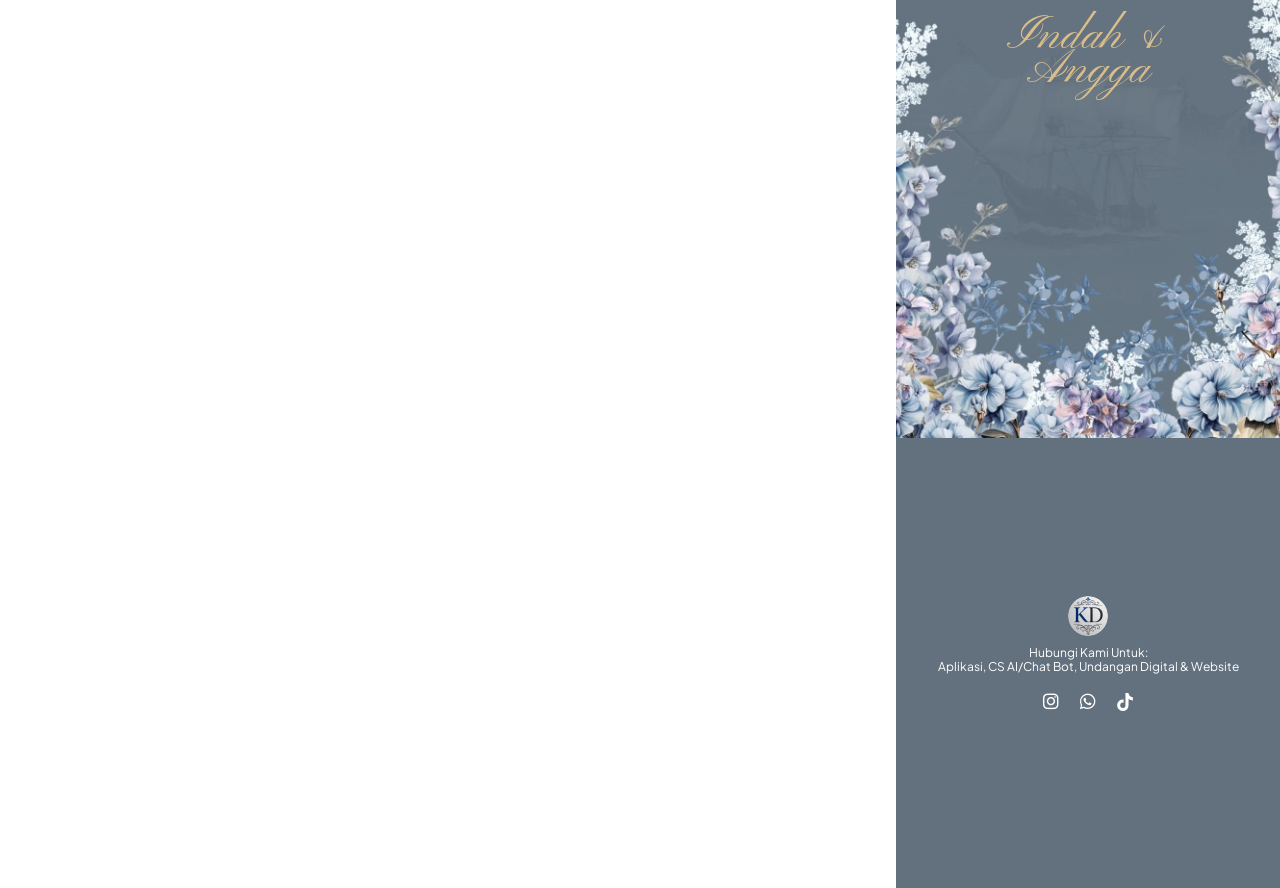
==== commit 565a1cd0: "Update Love Story Perkenalan Lamaran Pernikahan" ====
--- a/index.html
+++ b/index.html
@@ -28,8 +28,7 @@
   <meta property="article:modified_time" content="2025-06-10T13:04:22+07:00">
   <meta name="twitter:card" content="summary_large_image">
   <meta name="twitter:title" content="The Wedding Of Indah &amp; Angga">
-  <meta name="twitter:description"
-    content="Hadiri acara pernikahan kami, pada hari Minggu, 01 November 2026 Ya!">
+  <meta name="twitter:description" content="Hadiri acara pernikahan kami, pada hari Minggu, 01 November 2026 Ya!">
   <meta name="twitter:image" content="https://kirimdigi.github.io/Indah-Angga/1.jpg">
   <meta name="twitter:label1" content="Ditulis oleh">
   <meta name="twitter:data1" content="kekondangan">
@@ -3535,7 +3534,7 @@
                 <div class="elementor-social-icons-wrapper elementor-grid">
                   <span class="elementor-grid-item">
                     <a class="elementor-icon elementor-social-icon elementor-social-icon-instagram elementor-repeater-item-0f94d9a"
-                      href="https://instagram.com/hermawanmuhamadangga" target="_blank">
+                      href="https://instagram.com/hermawanmuhammadangga" target="_blank">
                       <span class="elementor-screen-only">Instagram</span>
                       <i aria-hidden="true" class="fab fa-instagram"></i> </a>
                   </span>
@@ -3898,9 +3897,10 @@
                                 <div class="timeline-item__meta-content">24 September 2024</div>
                               </div>
                               <h5 class="timeline-item__card-title">Perkenalan</h5>
-                              <div class="timeline-item__card-desc">Semua berawal dari aplikasi kencan. Awalnya hanya
-                                teman biasa, tapi karena sering bertemu dan ngobrol, tumbuhlah rasa yang lebih dari
-                                sekadar teman. Dari situlah kisah kami dimulai.</div>
+                              <div class="timeline-item__card-desc">Semuanya bermula dari sebuah aplikasi
+                                perkenalan. Awalnya kami hanya teman biasa, namun karena sering bertemu dan berbagi
+                                cerita, tumbuhlah rasa yang lebih dari sekadar persahabatan. Di sinilah kisah kami
+                                dimulai.</div>
                             </div>
                           </div>
                           <div class="timeline-item__card-arrow"></div>
@@ -3936,9 +3936,10 @@
                                 <div class="timeline-item__meta-content">30 Mei 2026</div>
                               </div>
                               <h5 class="timeline-item__card-title">Lamaran</h5>
-                              <div class="timeline-item__card-desc">Setelah menjalani perjalanan bersama, akhirnya ia
-                                datang dengan niat serius untuk melamar dan meminta restu dari orang tua. Hari itu
-                                menjadi hari spesial yang mempertemukan dua keluarga dalam satu niat baik.</div>
+                              <div class="timeline-item__card-desc">Setelah melangkah beriringan melewati banyak
+                                waktu bersama, akhirnya dia datang dengan niat tulus untuk melamarku dan meminta restu
+                                kepada kedua orang tua. Hari itu menjadi moment istimewa yang menyatukan dua keluarga
+                                dalam satu niat yang baik.</div>
                             </div>
                           </div>
                           <div class="timeline-item__card-arrow"></div>
@@ -3974,9 +3975,10 @@
                                 <div class="timeline-item__meta-content">01 November 2026</div>
                               </div>
                               <h5 class="timeline-item__card-title">Pernikahan</h5>
-                              <div class="timeline-item__card-desc">Dan insyaAllah kami akan memulai babak baru dalam
-                                hidup kami. Menyatukan dua hati dalam satu ikatan suci sebuah ibadah panjang bernama
-                                pernikahan. Mohon doanya agar semua dilancarkan.</div>
+<div class="timeline-item__card-desc">Dan insya Allah, kami akan memulai babak baru
+                                dalam hidup kami menyatukan dua hati dalam ikatan suci, menjalankan ibadah panjang
+                                bernama pernikahan. Mohon doanya agar segala urusan kami senantiasa dilancarkan dan
+                                diberkahi Allah SWT 🤲🤍</div>
                             </div>
                           </div>
                           <div class="timeline-item__card-arrow"></div>
